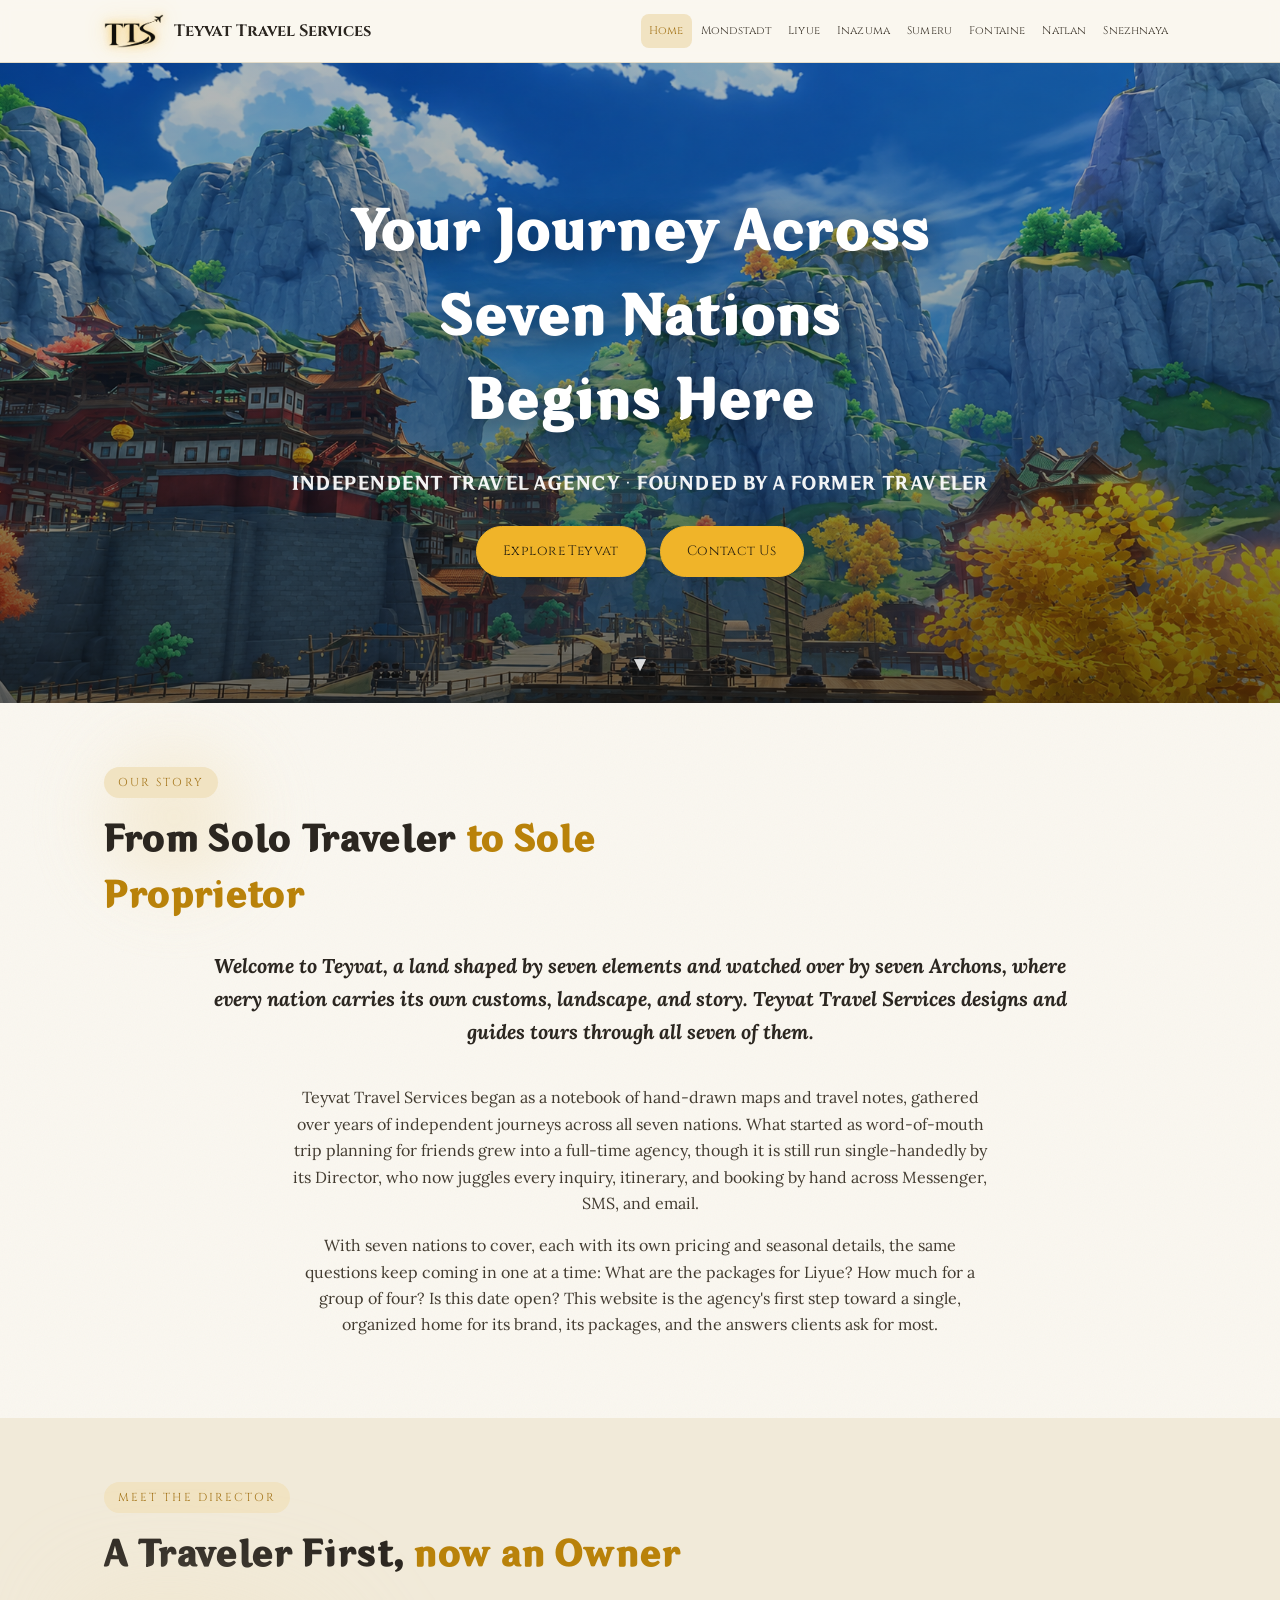
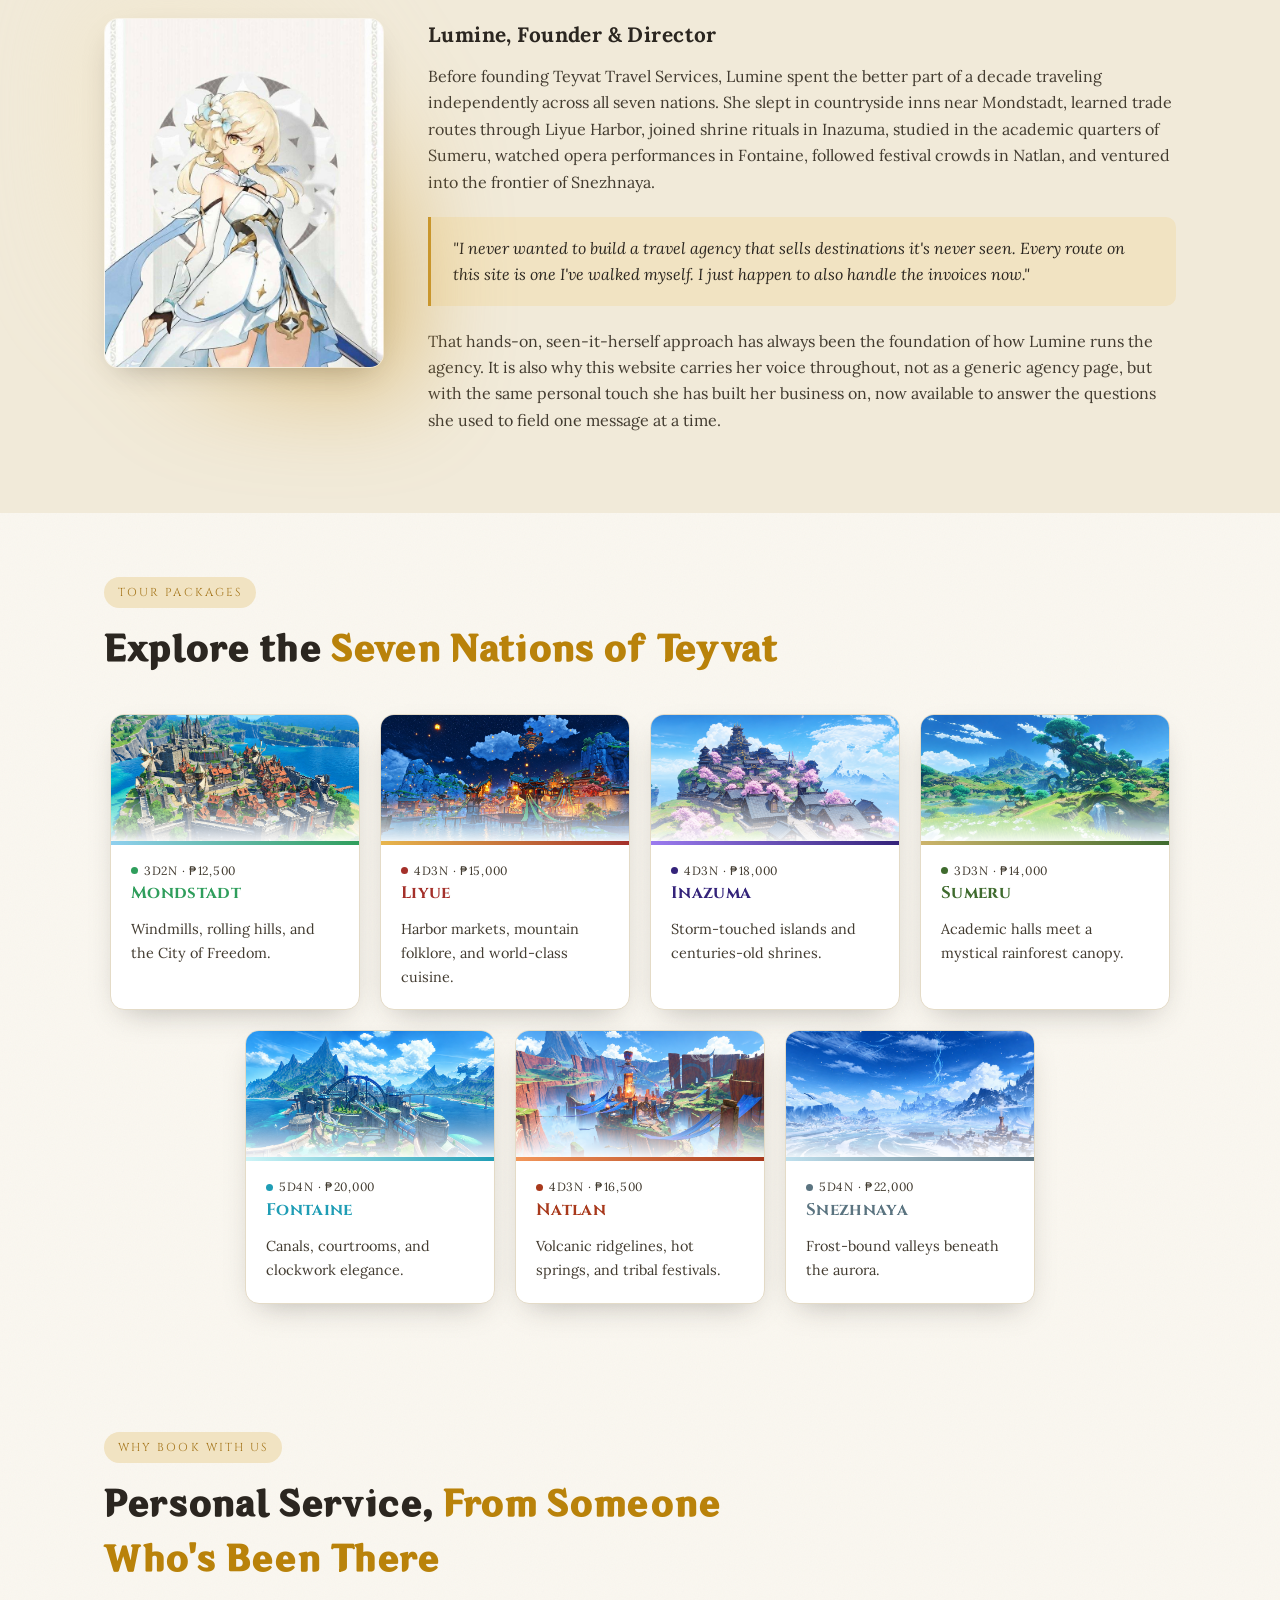
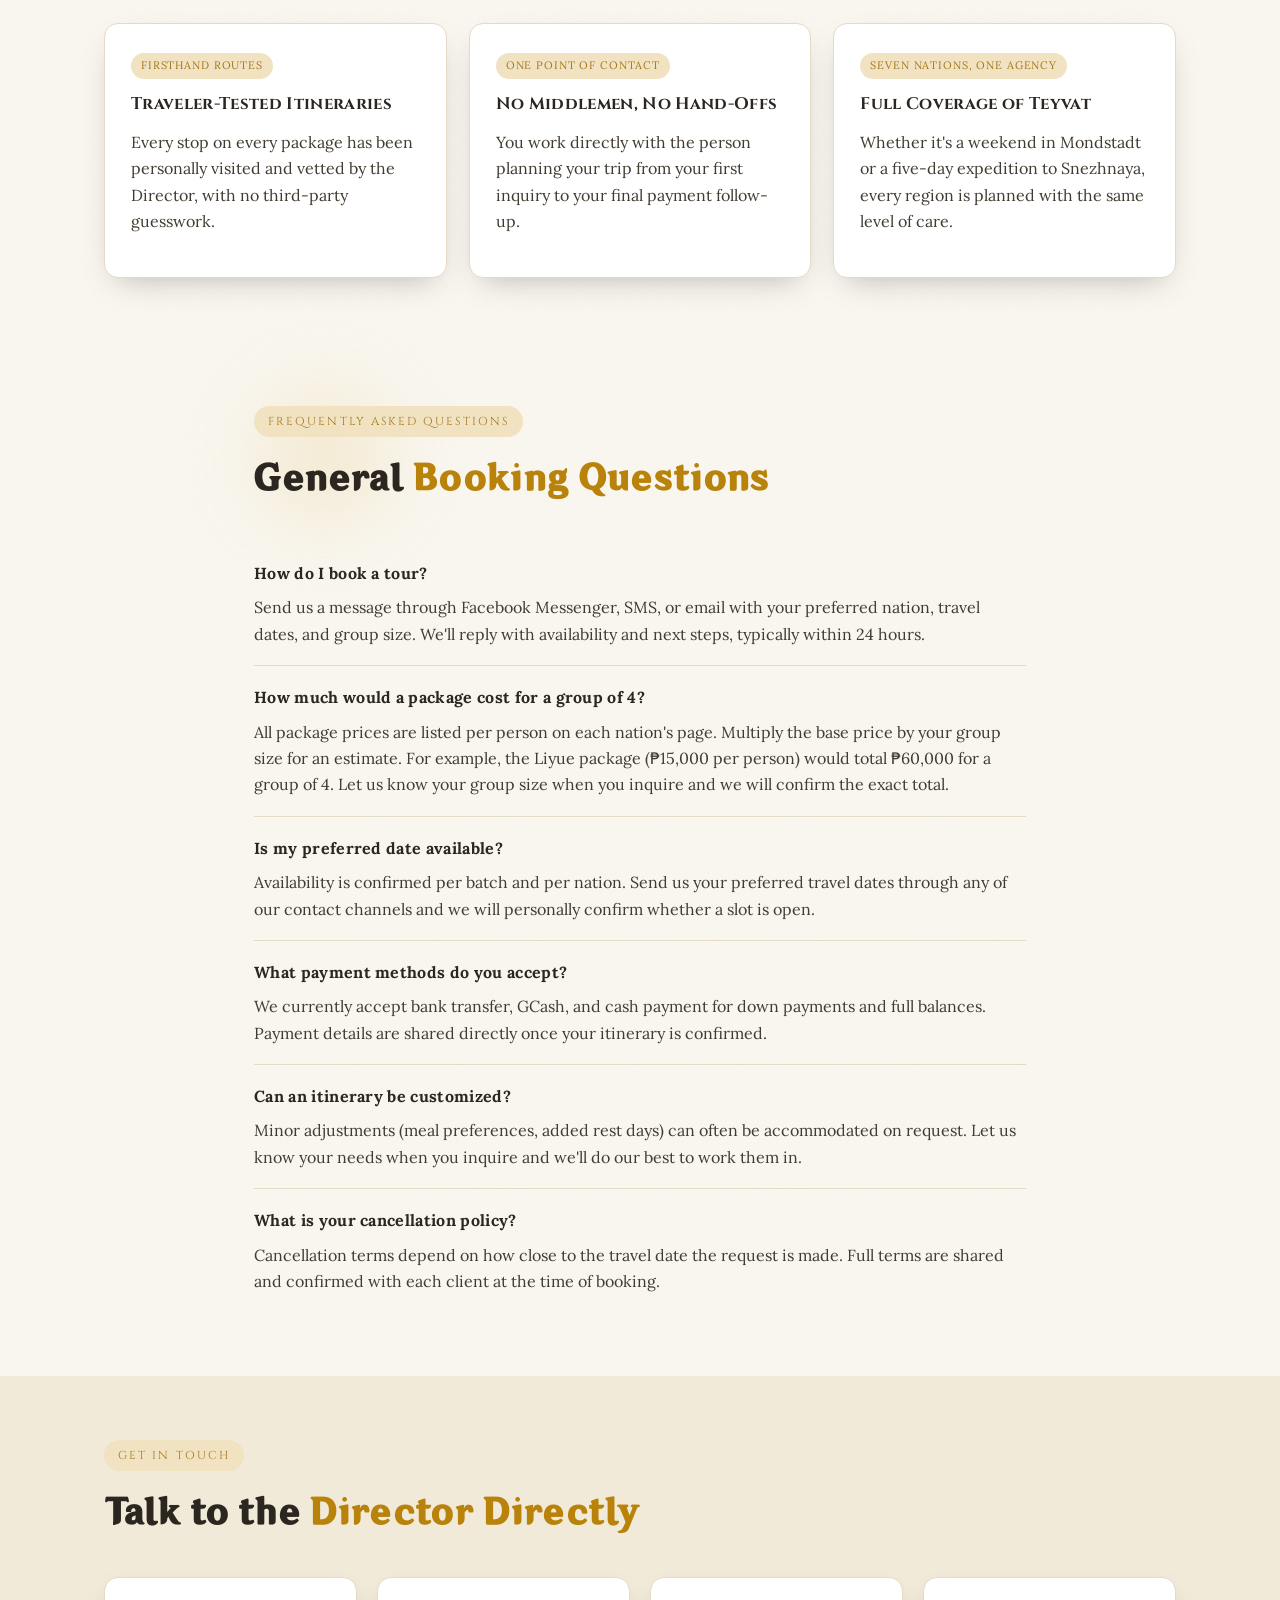
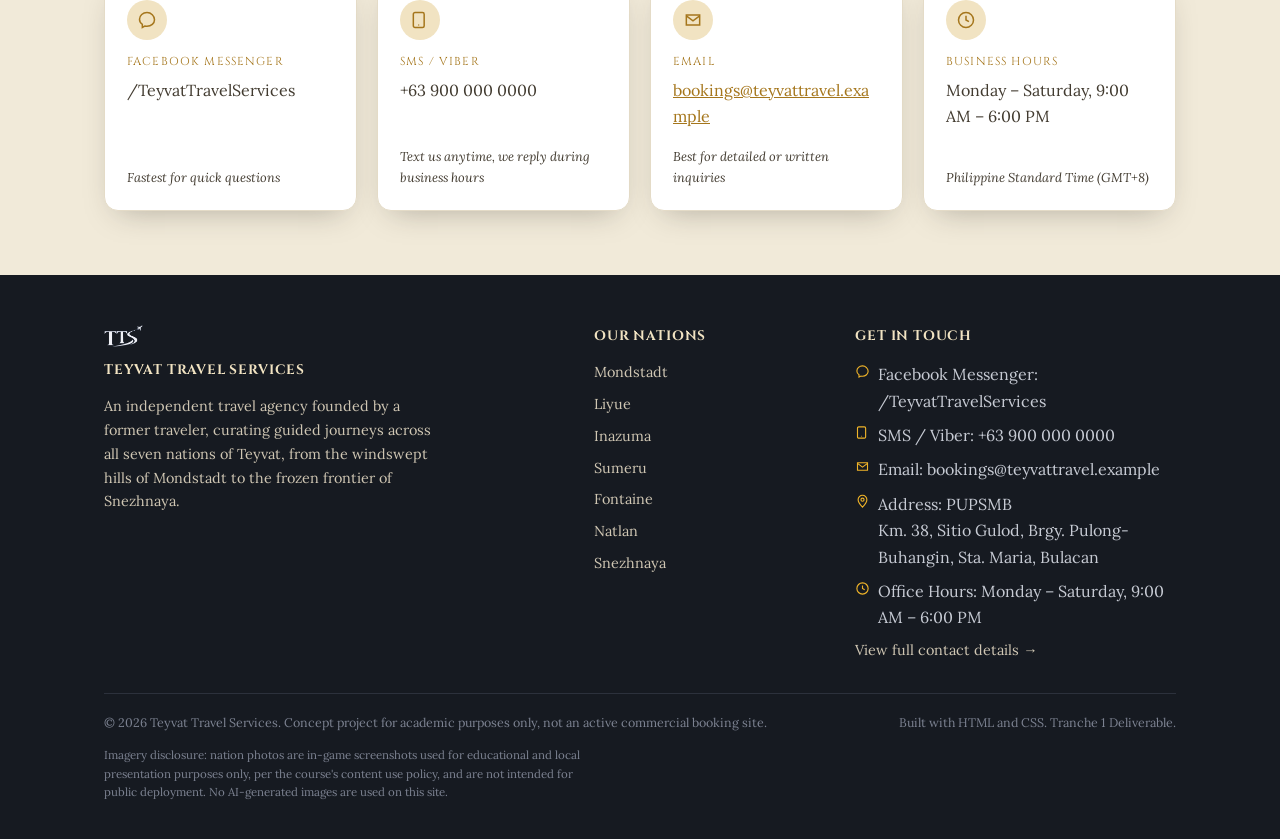
==== index.html @ 61fbc54d "Added Teyvat Travel Services logo to footer" ====
<!DOCTYPE html>
<html lang="en">
<head>
<meta charset="UTF-8">
<meta name="viewport" content="width=device-width, initial-scale=1.0">
<title>Home | Teyvat Travel Services</title>
<meta name="description" content="Teyvat Travel Services is an independent travel agency founded by a former traveler, offering guided tours across all seven nations of Teyvat.">
<meta property="og:type" content="website">
<meta property="og:title" content="Home | Teyvat Travel Services">
<meta property="og:description" content="Teyvat Travel Services is an independent travel agency founded by a former traveler, offering guided tours across all seven nations of Teyvat.">
<meta property="og:image" content="assets/img/home-hero.png">
<link rel="icon" type="image/svg+xml" href="assets/img/favicon.svg">
<link rel="preconnect" href="https://fonts.googleapis.com">
<link
  href="https://fonts.googleapis.com/css2?family=Cinzel:wght@500;600;700&family=Lora:ital,wght@0,400;0,500;0,600;1,400&display=swap"
  rel="stylesheet">
<link rel="stylesheet" href="assets/css/style.css">
</head>
<body class="home-page">

  <!-- Logo + navigation bar, same on every page -->
  <header class="site-header">
    <div class="nav-wrap">
      <a href="index.html" class="logo" title="Return to Home">
        <img class="logo-mark" src="assets/img/logo-emblem.png" alt="Teyvat Travel Services">Teyvat Travel Services</a>
      <nav class="primary-nav">
      <a href="index.html" class="active">Home</a>
      <a href="mondstadt.html">Mondstadt</a>
      <a href="liyue.html">Liyue</a>
      <a href="inazuma.html">Inazuma</a>
      <a href="sumeru.html">Sumeru</a>
      <a href="fontaine.html">Fontaine</a>
      <a href="natlan.html">Natlan</a>
      <a href="snezhnaya.html">Snezhnaya</a>
      </nav>
    </div>
  </header>

  <main>
  <!-- Hero: full-width photo with the main headline and two buttons -->
  <section class="hero hero-full">
    <div class="hero-media animate-pan">
      <img src="assets/img/home-hero.png" alt="Scenic view of Teyvat">
    </div>
    <div class="hero-content-full">
      <h1>Your Journey Across Seven Nations Begins Here</h1>
      <p class="lede">Independent Travel Agency &middot; Founded by a Former Traveler</p>
      <div class="btn-row">
        <a href="#nations" class="btn">Explore Teyvat</a>
        <a href="#contact" class="btn btn-outline">Contact Us</a>
      </div>
    </div>
    <a href="#about" class="scroll-cue" aria-label="Scroll down to learn more">&#9660;</a>
  </section>

  <!-- Our Story: how the agency started and why this site exists -->
  <section class="block" id="about">
    <div class="container">
      <div class="section-head with-glow">
        <span class="eyebrow">Our Story</span>
        <h2>From Solo Traveler <span class="accent-gold">to Sole Proprietor</span></h2>
      </div>
      <p class="lede-center">Welcome to Teyvat, a land shaped by seven elements and watched
      over by seven Archons, where every nation carries its own customs, landscape, and story.
      Teyvat Travel Services designs and guides tours through all seven of them.</p>
      <div class="story-body">
        <p>Teyvat Travel Services began as a notebook of hand-drawn maps and travel notes,
        gathered over years of independent journeys across all seven nations. What started as
        word-of-mouth trip planning for friends grew into a full-time agency, though it is still
        run single-handedly by its Director, who now juggles every inquiry, itinerary, and
        booking by hand across Messenger, SMS, and email.</p>
        <p>With seven nations to cover, each with its own pricing and seasonal details, the same
        questions keep coming in one at a time: What are the packages for Liyue? How much for a
        group of four? Is this date open? This website is the agency's first step toward a
        single, organized home for its brand, its packages, and the answers clients ask for
        most.</p>
      </div>
    </div>
  </section>

  <!-- Meet the Director: Lumine's photo and bio -->
  <section class="block alt" id="director">
    <div class="container">
      <div class="section-head">
        <span class="eyebrow">Meet the Director</span>
        <h2 class="nowrap-heading">A Traveler First, <span class="accent-gold">now an Owner</span></h2>
      </div>
      <div class="profile-wrap">
        <div class="photo-frame-wrap">
          <div class="photo-frame portrait">
            <img src="assets/img/founder-portrait.jpg" alt="Lumine, Founder and Director of Teyvat Travel Services" style="object-position:50% 8%;">
          </div>
        </div>
        <div>
          <h3 style="font-family:'Lora',serif;font-size:1.3rem;">Lumine, Founder &amp; Director</h3>
          <p>Before founding Teyvat Travel Services, Lumine spent the better part of a decade
          traveling independently across all seven nations. She slept in countryside inns
          near Mondstadt, learned trade routes through Liyue Harbor, joined shrine rituals in
          Inazuma, studied in the academic quarters of Sumeru, watched opera performances in
          Fontaine, followed festival crowds in Natlan, and ventured into the frontier of
          Snezhnaya.</p>
          <blockquote>"I never wanted to build a travel agency that sells destinations it's never
          seen. Every route on this site is one I've walked myself. I just happen to also
          handle the invoices now."</blockquote>
          <p>That hands-on, seen-it-herself approach has always been the foundation of how Lumine
          runs the agency. It is also why this website carries her voice throughout, not as a
          generic agency page, but with the same personal touch she has built her business on, now
          available to answer the questions she used to field one message at a time.</p>
        </div>
      </div>
    </div>
  </section>

  <!-- Explore the Seven Nations: one card per nation -->
  <section class="block" id="nations">
    <div class="container">
      <div class="section-head">
        <span class="eyebrow">Tour Packages</span>
        <h2 class="nowrap-heading">Explore the <span class="accent-gold">Seven Nations of Teyvat</span></h2>
      </div>
      <div class="nations-grid">
        <a class="nation-card" href="mondstadt.html" style="--nc-a:#8fd0ef;--nc-b:#2f9e5c;">
          <div class="swatch" style="background-image:url('assets/img/mondstadt-hero.png');"></div>
          <div class="body">
            <span class="region">3D2N &middot; &#8369;12,500</span>
            <h3>Mondstadt</h3>
            <p>Windmills, rolling hills, and the City of Freedom.</p>
          </div>
        </a>
        <a class="nation-card" href="liyue.html" style="--nc-a:#e8b64c;--nc-b:#a4302a;">
          <div class="swatch" style="background-image:url('assets/img/liyue-hero.png');"></div>
          <div class="body">
            <span class="region">4D3N &middot; &#8369;15,000</span>
            <h3>Liyue</h3>
            <p>Harbor markets, mountain folklore, and world-class cuisine.</p>
          </div>
        </a>
        <a class="nation-card" href="inazuma.html" style="--nc-a:#9b7bef;--nc-b:#34237a;">
          <div class="swatch" style="background-image:url('assets/img/inazuma-hero.png');"></div>
          <div class="body">
            <span class="region">4D3N &middot; &#8369;18,000</span>
            <h3>Inazuma</h3>
            <p>Storm-touched islands and centuries-old shrines.</p>
          </div>
        </a>
        <a class="nation-card" href="sumeru.html" style="--nc-a:#cdb46a;--nc-b:#3f6b2e;">
          <div class="swatch" style="background-image:url('assets/img/sumeru-hero.png');"></div>
          <div class="body">
            <span class="region">3D3N &middot; &#8369;14,000</span>
            <h3>Sumeru</h3>
            <p>Academic halls meet a mystical rainforest canopy.</p>
          </div>
        </a>
        <a class="nation-card" href="fontaine.html" style="--nc-a:#cdf4f7;--nc-b:#1f9db5;">
          <div class="swatch" style="background-image:url('assets/img/fontaine-hero.png');"></div>
          <div class="body">
            <span class="region">5D4N &middot; &#8369;20,000</span>
            <h3>Fontaine</h3>
            <p>Canals, courtrooms, and clockwork elegance.</p>
          </div>
        </a>
        <a class="nation-card" href="natlan.html" style="--nc-a:#f2965a;--nc-b:#a8391c;">
          <div class="swatch" style="background-image:url('assets/img/natlan-hero.png');"></div>
          <div class="body">
            <span class="region">4D3N &middot; &#8369;16,500</span>
            <h3>Natlan</h3>
            <p>Volcanic ridgelines, hot springs, and tribal festivals.</p>
          </div>
        </a>
        <a class="nation-card" href="snezhnaya.html" style="--nc-a:#bfe0ee;--nc-b:#5b7480;">
          <div class="swatch" style="background-image:url('assets/img/snezhnaya-hero.png');"></div>
          <div class="body">
            <span class="region">5D4N &middot; &#8369;22,000</span>
            <h3>Snezhnaya</h3>
            <p>Frost-bound valleys beneath the aurora.</p>
          </div>
        </a>
      </div>
    </div>
  </section>

  <!-- Why Book With Us: 3 plain cards, same style as every other card -->
  <section class="block">
    <div class="container">
      <div class="section-head">
        <span class="eyebrow">Why Book With Us</span>
        <h2>Personal Service, <span class="accent-gold">From Someone Who's Been There</span></h2>
      </div>
      <div class="grid grid-3">
        <div class="card">
          <span class="tag">Firsthand Routes</span>
          <h3>Traveler-Tested Itineraries</h3>
          <p>Every stop on every package has been personally visited and vetted by the Director,
          with no third-party guesswork.</p>
        </div>
        <div class="card">
          <span class="tag">One Point of Contact</span>
          <h3>No Middlemen, No Hand-Offs</h3>
          <p>You work directly with the person planning your trip from your first inquiry to your
          final payment follow-up.</p>
        </div>
        <div class="card">
          <span class="tag">Seven Nations, One Agency</span>
          <h3>Full Coverage of Teyvat</h3>
          <p>Whether it's a weekend in Mondstadt or a five-day expedition to Snezhnaya, every
          region is planned with the same level of care.</p>
        </div>
      </div>
    </div>
  </section>

  <!-- FAQ: general booking questions -->
  <section class="block" id="faq">
    <div class="container" style="max-width:820px;">
      <div class="section-head with-glow">
        <span class="eyebrow">Frequently Asked Questions</span>
        <h2>General <span class="accent-gold">Booking Questions</span></h2>
      </div>
      <div class="faq-item">
        <h4>How do I book a tour?</h4>
        <p>Send us a message through Facebook Messenger, SMS, or email with your preferred nation,
        travel dates, and group size. We'll reply with availability and next steps, typically
        within 24 hours.</p>
      </div>
      <div class="faq-item">
        <h4>How much would a package cost for a group of 4?</h4>
        <p>All package prices are listed per person on each nation's page. Multiply the base price
        by your group size for an estimate. For example, the Liyue package (&#8369;15,000 per person)
        would total &#8369;60,000 for a group of 4. Let us know your group size when you inquire and
        we will confirm the exact total.</p>
      </div>
      <div class="faq-item">
        <h4>Is my preferred date available?</h4>
        <p>Availability is confirmed per batch and per nation. Send us your preferred travel dates
        through any of our contact channels and we will personally confirm whether a slot is open.</p>
      </div>
      <div class="faq-item">
        <h4>What payment methods do you accept?</h4>
        <p>We currently accept bank transfer, GCash, and cash payment for down payments and full
        balances. Payment details are shared directly once your itinerary is confirmed.</p>
      </div>
      <div class="faq-item">
        <h4>Can an itinerary be customized?</h4>
        <p>Minor adjustments (meal preferences, added rest days) can often be accommodated on
        request. Let us know your needs when you inquire and we'll do our best to work them in.</p>
      </div>
      <div class="faq-item">
        <h4>What is your cancellation policy?</h4>
        <p>Cancellation terms depend on how close to the travel date the request is made. Full
        terms are shared and confirmed with each client at the time of booking.</p>
      </div>
    </div>
  </section>

  <!-- Contact: how to reach the Director, same plain cards as above -->
  <section class="block alt" id="contact">
    <div class="container">
      <div class="section-head">
        <span class="eyebrow">Get In Touch</span>
        <h2>Talk to the <span class="accent-gold">Director Directly</span></h2>
      </div>
      <div class="contact-grid">
        <div class="contact-item">
          <div class="contact-icon" aria-hidden="true">
            <svg viewBox="0 0 24 24" fill="none" stroke="currentColor" stroke-width="1.8">
              <path d="M12 3C7 3 3 6.6 3 11c0 2.5 1.3 4.7 3.4 6.2V21l3-1.7c.8.2 1.7.3 2.6.3 5 0 9-3.6 9-8s-4-8.6-9-8.6Z"/>
            </svg>
          </div>
          <span class="label">Facebook Messenger</span>
          <p>/TeyvatTravelServices</p>
          <span class="hint">Fastest for quick questions</span>
        </div>
        <div class="contact-item">
          <div class="contact-icon" aria-hidden="true">
            <svg viewBox="0 0 24 24" fill="none" stroke="currentColor" stroke-width="1.8">
              <path d="M6 3h9a2 2 0 0 1 2 2v14a2 2 0 0 1-2 2H6a2 2 0 0 1-2-2V5a2 2 0 0 1 2-2Z"/>
              <path d="M10 18h1"/>
            </svg>
          </div>
          <span class="label">SMS / Viber</span>
          <p>+63 900 000 0000</p>
          <span class="hint">Text us anytime, we reply during business hours</span>
        </div>
        <div class="contact-item">
          <div class="contact-icon" aria-hidden="true">
            <svg viewBox="0 0 24 24" fill="none" stroke="currentColor" stroke-width="1.8">
              <path d="M4 6h16v12H4z"/>
              <path d="m4 7 8 6 8-6"/>
            </svg>
          </div>
          <span class="label">Email</span>
          <p><a href="mailto:bookings@teyvattravel.example">bookings@teyvattravel.example</a></p>
          <span class="hint">Best for detailed or written inquiries</span>
        </div>
        <div class="contact-item">
          <div class="contact-icon" aria-hidden="true">
            <svg viewBox="0 0 24 24" fill="none" stroke="currentColor" stroke-width="1.8">
              <circle cx="12" cy="12" r="9"/>
              <path d="M12 7v5l3.5 2"/>
            </svg>
          </div>
          <span class="label">Business Hours</span>
          <p>Monday &ndash; Saturday, 9:00 AM &ndash; 6:00 PM</p>
          <span class="hint">Philippine Standard Time (GMT+8)</span>
        </div>
      </div>
    </div>
  </section>
  </main>

  <!-- Footer: same on every page -->
  <footer class="site-footer">
    <div class="container">
      <div class="footer-grid">
        <div>
          <img class="footer-logo" src="assets/img/logo-emblem.png" alt="Teyvat Travel Services">
          <h4>Teyvat Travel Services</h4>
          <p style="color:#cfc6b3;font-size:0.9rem;max-width:38ch;">
            An independent travel agency founded by a former traveler, curating
            guided journeys across all seven nations of Teyvat, from the
            windswept hills of Mondstadt to the frozen frontier of Snezhnaya.
          </p>
        </div>
        <div>
          <h4>Our Nations</h4>
          <ul>
            <li><a href="mondstadt.html">Mondstadt</a></li>
            <li><a href="liyue.html">Liyue</a></li>
            <li><a href="inazuma.html">Inazuma</a></li>
            <li><a href="sumeru.html">Sumeru</a></li>
            <li><a href="fontaine.html">Fontaine</a></li>
            <li><a href="natlan.html">Natlan</a></li>
            <li><a href="snezhnaya.html">Snezhnaya</a></li>
          </ul>
        </div>
        <div>
          <h4>Get In Touch</h4>
          <ul>
            <li>
              <span class="footer-icon" aria-hidden="true">
                <svg viewBox="0 0 24 24" fill="none" stroke="currentColor" stroke-width="1.8">
                  <path d="M12 3C7 3 3 6.6 3 11c0 2.5 1.3 4.7 3.4 6.2V21l3-1.7c.8.2 1.7.3 2.6.3 5 0 9-3.6 9-8s-4-8.6-9-8.6Z"/>
                </svg>
              </span>Facebook Messenger: /TeyvatTravelServices</li>
            <li>
              <span class="footer-icon" aria-hidden="true">
                <svg viewBox="0 0 24 24" fill="none" stroke="currentColor" stroke-width="1.8">
                  <path d="M6 3h9a2 2 0 0 1 2 2v14a2 2 0 0 1-2 2H6a2 2 0 0 1-2-2V5a2 2 0 0 1 2-2Z"/>
                  <path d="M10 18h1"/>
                </svg>
              </span>SMS / Viber: +63 900 000 0000</li>
            <li>
              <span class="footer-icon" aria-hidden="true">
                <svg viewBox="0 0 24 24" fill="none" stroke="currentColor" stroke-width="1.8">
                  <path d="M4 6h16v12H4z"/>
                  <path d="m4 7 8 6 8-6"/>
                </svg>
              </span>Email: bookings@teyvattravel.example</li>
            <li>
              <span class="footer-icon" aria-hidden="true">
                <svg viewBox="0 0 24 24" fill="none" stroke="currentColor" stroke-width="1.8">
                  <path d="M12 21s7-7.5 7-12a7 7 0 1 0-14 0c0 4.5 7 12 7 12Z"/>
                  <circle cx="12" cy="9" r="2.5"/>
                </svg>
              </span>Address: PUPSMB<br>Km. 38, Sitio Gulod, Brgy. Pulong-Buhangin, Sta. Maria, Bulacan</li>
            <li>
              <span class="footer-icon" aria-hidden="true">
                <svg viewBox="0 0 24 24" fill="none" stroke="currentColor" stroke-width="1.8">
                  <circle cx="12" cy="12" r="9"/>
                  <path d="M12 7v5l3.5 2"/>
                </svg>
              </span>Office Hours: Monday &ndash; Saturday, 9:00 AM &ndash; 6:00 PM</li>
            <li><a href="index.html#contact">View full contact details &rarr;</a></li>
          </ul>
        </div>
      </div>
      <div class="footer-note">
        <span>&copy; 2026 Teyvat Travel Services. Concept project for academic purposes only, not an active commercial booking site.</span>
        <span>Built with HTML and CSS. Tranche 1 Deliverable.</span>
      </div>
      <p class="disclosure" style="margin-top:14px;">
        Imagery disclosure: nation photos are in-game screenshots used for educational and local
        presentation purposes only, per the course's content use policy, and are not intended for
        public deployment. No AI-generated images are used on this site.
      </p>
    </div>
  </footer>
</body>
</html>
---- assets/css/style.css ----
/* ---------- 1. Colors and basic page setup ---------- */

/* Colors and sizes used everywhere, defined once here as variables. */
:root {
  --ink: #2b2620;           /* main text color */
  --ink-soft: #423b30;      /* softer/secondary text color */
  --paper: #faf7f0;         /* main page background (cream) */
  --paper-alt: #f1ead9;     /* slightly darker cream, for alternating sections */
  --card: #ffffff;          /* white card background */
  --line: #e4dbc7;          /* light border color */
  --brand: #f0b429;         /* main gold brand color (buttons, logo) */
  --brand-dark: #b9820a;    /* darker gold, for hover states and text */
  --accent: #c9962c;        /* gets overridden per-nation below */
  --accent-soft: #f1e3c2;
  --accent-dark: #a5761c;
  --charcoal: #2e333d;      /* dark navy used on "dark" cards and the footer */
  --charcoal-soft: #c9ccd3;
  --shadow: 0 12px 30px -14px rgba(43, 38, 32, 0.35);
  --radius: 14px;           /* standard rounded-corner size */
  --maxw: 1120px;           /* max width of page content */
}

/* Each nation's own colors */

/* Mondstadt - Sky Blue & Emerald Green (medieval-Europe inspiration) */
body[data-theme="mondstadt"] {
  --accent: #2f9e5c;
  --accent-soft: #dcf1ea;
  --accent-dark: #1f7a44;
  --nc-a: #8fd0ef;
  --nc-b: #2f9e5c;
}

/* Liyue - Gold & Red (ancient-China inspiration) */
body[data-theme="liyue"] {
  --accent: #a4302a;
  --accent-soft: #f6e6c2;
  --accent-dark: #7a211d;
  --nc-a: #e8b64c;
  --nc-b: #a4302a;
}

/* Inazuma - Electric Violet & Deep Indigo (feudal-Japan inspiration) */
body[data-theme="inazuma"] {
  --accent: #6a3fd6;
  --accent-soft: #eae3fb;
  --accent-dark: #34237a;
  --nc-a: #9b7bef;
  --nc-b: #34237a;
}

/* Sumeru - Gold & Dark Green (Middle East / ancient India-Egypt) */
body[data-theme="sumeru"] {
  --accent: #3f6b2e;
  --accent-soft: #eef0d3;
  --accent-dark: #2c4a1f;
  --nc-a: #cdb46a;
  --nc-b: #3f6b2e;
}

/* Fontaine - Aqua Blue & Clean White (Victorian-France inspiration) */
body[data-theme="fontaine"] {
  --accent: #1f9db5;
  --accent-soft: #e3f6f7;
  --accent-dark: #146670;
  --nc-a: #cdf4f7;
  --nc-b: #1f9db5;
}

/* Natlan - Sunset Orange & Volcanic Charcoal (tribal inspiration) */
body[data-theme="natlan"] {
  --accent: #d9622b;
  --accent-soft: #fbe3d2;
  --accent-dark: #7a3418;
  --nc-a: #f2965a;
  --nc-b: #a8391c;
}

/* Snezhnaya - Ice White & Slate Gray (Russia / Siberia inspiration) */
body[data-theme="snezhnaya"] {
  --accent: #5b7480;
  --accent-soft: #eaf1f3;
  --accent-dark: #35474e;
  --nc-a: #bfe0ee;
  --nc-b: #5b7480;
}

/* Make padding/border not add extra width, so sizes stay predictable. */
* {
  box-sizing: border-box;
}

/* Smooth scrolling when a link jumps to another part of the same page. */
html {
  scroll-behavior: smooth;
}

body {
  margin: 0;
  font-family: "Lora", Georgia, "Times New Roman", serif;
  color: var(--ink);
  line-height: 1.65;
  /* Faint grain texture layered over the cream background. */
  background:
    url("data:image/svg+xml,%3Csvg xmlns='http://www.w3.org/2000/svg' width='140' height='140'%3E%3Cfilter id='n'%3E%3CfeTurbulence type='fractalNoise' baseFrequency='0.85' numOctaves='2' stitchTiles='stitch'/%3E%3C/filter%3E%3Crect width='100%25' height='100%25' filter='url(%23n)' opacity='0.035'/%3E%3C/svg%3E"),
    var(--paper);
}

/* Genshin Impact display font for h1 and h2 */
@font-face {
  font-family: "Genshin Impact";
  src: url("../fonts/zh-cn.ttf") format("truetype");
  font-weight: normal;
  font-style: normal;
  font-display: swap;
}

h1, h2, h3, h4, .brand-word {
  font-family: "Cinzel", "Times New Roman", serif;
  letter-spacing: 0.02em;
  color: var(--ink);
  margin: 0 0 0.5em;
}

h1, h2 {
  font-family: "Genshin Impact", "Cinzel", "Times New Roman", serif;
}

p {
  margin: 0 0 1em;
  color: var(--ink-soft);
}

a {
  color: var(--accent-dark);
}

img {
  max-width: 100%;
  display: block;
}

/* Centers page content and stops it from getting too wide on big screens. */
.container {
  max-width: var(--maxw);
  margin: 0 auto;
  padding: 0 24px;
}

/* Small rounded label used above headings, e.g. "OUR STORY". */
.eyebrow {
  display: inline-block;
  font-family: "Cinzel", serif;
  font-size: 0.72rem;
  letter-spacing: 0.18em;
  text-transform: uppercase;
  color: var(--accent-dark);
  background: var(--accent-soft);
  padding: 6px 14px;
  border-radius: 999px;
  margin-bottom: 14px;
}

/* ---------- 2. Header / navigation bar ---------- */

.site-header {
  position: sticky;
  top: 0;
  z-index: 50;
  background: rgba(250, 247, 240, 0.94);
  backdrop-filter: blur(6px);
  border-bottom: 1px solid var(--line);
}

.nav-wrap {
  display: flex;
  align-items: center;
  justify-content: space-between;
  padding: 14px 24px;
  max-width: var(--maxw);
  margin: 0 auto;
  gap: 20px;
}

.logo {
  display: flex;
  align-items: center;
  gap: 10px;
  font-family: "Cinzel", serif;
  font-weight: 700;
  font-size: 1.02rem;
  text-decoration: none;
  color: var(--ink);
  white-space: nowrap;
}

/* The round gold logo badge next to the site name. */
.logo-mark {
  height: 34px;
  width: auto;
  flex-shrink: 0;
  filter: drop-shadow(0 0 5px rgba(240, 180, 41, 0.75)) drop-shadow(0 0 11px rgba(240, 180, 41, 0.4));
  transition: filter 0.2s;
}

.logo:hover .logo-mark {
  filter: drop-shadow(0 0 8px rgba(240, 180, 41, 0.9)) drop-shadow(0 0 16px rgba(240, 180, 41, 0.55));
}

nav.primary-nav {
  display: flex;
  flex-wrap: wrap;
  gap: 2px 1px;
  justify-content: flex-end;
}

nav.primary-nav a {
  text-decoration: none;
  font-family: "Cinzel", serif;
  font-size: 0.7rem;
  letter-spacing: 0.015em;
  color: var(--ink-soft);
  padding: 8px 8px;
  border-radius: 8px;
  transition: background 0.15s, color 0.15s;
}

nav.primary-nav a:hover {
  background: var(--paper-alt);
  color: var(--ink);
}

/* Highlights whichever page link matches the page you're on. */
nav.primary-nav a.active {
  color: var(--accent-dark);
  background: var(--accent-soft);
}

/* ---------- 3. Hero sections ---------- */

/* Base hero look shared by every page (soft gradient background). */
.hero {
  position: relative;
  padding: 90px 24px 70px;
  background:
    radial-gradient(1200px 500px at 10% -10%, var(--accent-soft), transparent 60%),
    radial-gradient(900px 500px at 100% 0%, var(--paper-alt), transparent 55%),
    var(--paper);
  border-bottom: 1px solid var(--line);
  overflow: hidden;
}

/* Nation-page hero: full-bleed photo, with a frosted glass panel over
   the title so the photo stays sharp everywhere else. */
.hero-split {
  position: relative;
  display: grid;
  grid-template-columns: minmax(320px, 1fr) 1.15fr;
  align-items: stretch;
  min-height: 540px;
  padding: 0;
  background: var(--paper);
  border-bottom: 1px solid var(--line);
  overflow: hidden;
}

/* The photo fills the whole hero, both columns, behind everything. */
.hero-split .hero-media {
  position: absolute;
  inset: 0;
  z-index: 0;
}

.hero-split .hero-media .media-sharp {
  width: 100%;
  height: 100%;
  object-fit: cover;
  display: block;
}

.hero-split .hero-media.animate-pan .media-sharp {
  animation: heroPan 22s ease-in-out infinite alternate;
}

/* Slow zoom and pan, so a still photo feels like it's gently moving. */
@keyframes heroPan {
  0%   { transform: scale(1.08) translate(0, 0); }
  100% { transform: scale(1.18) translate(-2%, -1%); }
}

/* Frosted glass card holding the title, sitting over the left side of
   the photo. The rest of the photo stays uncovered and sharp. */
.hero-split .hero-content {
  position: relative;
  z-index: 2;
  display: flex;
  flex-direction: column;
  justify-content: center;
  padding: 64px 48px;
}

/* The frosted glass sits on its own layer, wider than the text column,
   and fades out gradually instead of stopping at a hard edge. */
.hero-split .hero-content::before {
  content: "";
  position: absolute;
  inset: 0;
  right: -220px;
  z-index: -1;
  background: rgba(250, 247, 240, 0.62);
  backdrop-filter: blur(20px) saturate(1.3);
  -webkit-backdrop-filter: blur(20px) saturate(1.3);
  mask-image: linear-gradient(to right, #000 0%, #000 55%, transparent 100%);
  -webkit-mask-image: linear-gradient(to right, #000 0%, #000 55%, transparent 100%);
}

@media (max-width: 860px) {
  .hero-split .hero-content::before {
    display: none;
  }
  /* On narrow screens, stack the sharp photo above a plain text block
     instead of overlapping them with a glass panel. */
  .hero-split {
    grid-template-columns: 1fr;
  }
  .hero-split .hero-media {
    position: relative;
    inset: auto;
    min-height: 260px;
    order: -1;
  }
  .hero-split .hero-content {
    padding: 40px 24px;
    background: var(--paper);
    backdrop-filter: none;
    -webkit-backdrop-filter: none;
    border-right: none;
  }
}

/* Homepage hero: full-width photo, header stays the same as other pages. */
.hero-full {
  position: relative;
  min-height: 640px;
  display: flex;
  align-items: center;
  justify-content: center;
  overflow: hidden;
  padding: 0;
  border-bottom: none;
}

.hero-full .hero-media {
  position: absolute;
  inset: 0;
}

.hero-full .hero-media img {
  width: 100%;
  height: 100%;
  object-fit: cover;
  display: block;
}

.hero-full .hero-media.animate-pan img {
  animation: heroPan 24s ease-in-out infinite alternate;
}

/* Dark gradient over the photo so the white headline stays readable. */
.hero-full .hero-media::after {
  content: "";
  position: absolute;
  inset: 0;
  background: linear-gradient(180deg, rgba(15, 13, 8, 0.28) 0%, rgba(15, 13, 8, 0.4) 55%, rgba(15, 13, 8, 0.62) 100%);
}

.hero-full .hero-content-full {
  position: relative;
  z-index: 2;
  text-align: center;
  max-width: 780px;
  min-width: 0;
  margin: 0 auto;
  padding: 120px 24px;
  color: #fff;
}

.hero-full h1 {
  color: #fff;
  font-size: clamp(2.3rem, 5vw, 3.4rem);
  text-shadow: 0 6px 28px rgba(0, 0, 0, 0.45);
  margin-left: auto;
  margin-right: auto;
}

.hero-full .lede {
  color: rgba(255, 255, 255, 0.94);
  max-width: 90vw;
  margin-left: auto;
  margin-right: auto;
  font-family: "Genshin Impact", "Cinzel", serif;
  font-size: clamp(0.6rem, 2.1vw, 0.92rem);
  letter-spacing: 0.03em;
  text-transform: uppercase;
  white-space: nowrap;
}

@media (max-width: 600px) {
  .hero-full .lede {
    white-space: normal;
  }
}

.hero-full .btn-row {
  justify-content: center;
}

.hero-full .btn,
.hero-full .btn-outline {
  background: var(--brand);
  color: #2a2210;
  border-color: var(--brand);
}

.hero-full .btn:hover,
.hero-full .btn-outline:hover {
  background: var(--brand-dark);
  border-color: var(--brand-dark);
}

/* Bouncing arrow hinting there's more content below the hero. */
.scroll-cue {
  position: absolute;
  bottom: 22px;
  left: 50%;
  transform: translateX(-50%);
  z-index: 2;
  color: #fff;
  font-size: 1.3rem;
  text-decoration: none;
  opacity: 0.85;
  animation: scrollCueBounce 2.2s ease-in-out infinite;
}

.scroll-cue:hover {
  opacity: 1;
}

@keyframes scrollCueBounce {
  0%, 100% { transform: translateX(-50%) translateY(0); }
  50%      { transform: translateX(-50%) translateY(8px); }
}

.hero-inner {
  max-width: var(--maxw);
  margin: 0 auto;
}

.hero h1 {
  font-size: clamp(2.1rem, 4vw, 3.2rem);
  max-width: 16ch;
}

/* Two-tone nation title, using that nation's own light/dark accent pair. */
.nation-title-a {
  color: var(--accent-dark);
}

.nation-title-b {
  color: var(--accent);
}

.hero .lede {
  font-size: 1.1rem;
  max-width: 56ch;
}

.hero-meta {
  display: flex;
  flex-wrap: wrap;
  gap: 12px;
  margin-top: 22px;
}

/* Keeps the 3 nation-hero chips on a single row instead of wrapping. */
@media (min-width: 861px) {
  .hero-split .hero-meta {
    flex-wrap: nowrap;
    gap: 6px;
  }
  .hero-split .hero-meta .pill {
    padding: 7px 10px;
    font-size: 0.68rem;
    white-space: nowrap;
  }
}

/* ---------- 4. Buttons and small UI bits ---------- */

/* Small rounded chip, used for duration/price/package-code in the hero. */
.pill {
  background: var(--card);
  border: 1px solid var(--line);
  border-radius: 999px;
  padding: 8px 16px;
  font-size: 0.85rem;
  color: var(--ink-soft);
  box-shadow: var(--shadow);
}

.pill strong {
  color: var(--ink);
}

.btn {
  display: inline-block;
  font-family: "Cinzel", serif;
  font-size: 0.85rem;
  letter-spacing: 0.03em;
  text-decoration: none;
  padding: 13px 26px;
  border-radius: 999px;
  background: var(--accent);
  color: #fff;
  box-shadow: var(--shadow);
  border: 1px solid transparent;
  transition: transform 0.15s, box-shadow 0.15s;
}

.btn:hover {
  transform: translateY(-2px);
}

.btn-outline {
  background: transparent;
  color: var(--accent-dark);
  border: 1px solid var(--accent);
}

.btn-row {
  display: flex;
  gap: 14px;
  flex-wrap: wrap;
  margin-top: 28px;
}

/* Visible outline for keyboard users tabbing through the page. */
a:focus-visible,
button:focus-visible {
  outline: 3px solid var(--accent-dark);
  outline-offset: 2px;
  border-radius: 4px;
}

.btn:focus-visible,
.btn-outline:focus-visible {
  outline: 3px solid var(--ink);
  outline-offset: 3px;
}

nav.primary-nav a:focus-visible {
  outline-offset: -2px;
}

.hero-full .btn:focus-visible,
.hero-full .btn-outline:focus-visible {
  outline-color: #fff;
}

.nation-card:focus-visible {
  outline: 3px solid var(--accent-dark);
  outline-offset: 3px;
}

/* Gold color for the second half of a two-tone heading. */
.accent-gold {
  color: var(--brand-dark);
}

/* ---------- 5. Page sections and grids ---------- */

section.block {
  padding: 64px 24px;
  position: relative;
  /* Keeps the sticky header from covering a section when a link jumps to it. */
  scroll-margin-top: 84px;
}

section.block.alt {
  background: var(--paper-alt);
}

.section-head {
  max-width: 62ch;
  margin-bottom: 36px;
  position: relative;
}

.section-head h2 {
  font-size: clamp(1.6rem, 3vw, 2.1rem);
}

/* Centers one intro paragraph instead of following the left edge. */
.lede-center {
  max-width: 68ch;
  margin: -10px auto 36px;
  text-align: center;
  font-size: 1.25rem;
  font-weight: 700;
  font-style: italic;
  color: var(--ink);
}

/* Centered single column of body text */
.story-body {
  max-width: 70ch;
  margin: 0 auto;
  text-align: center;
}

/* Keeps a heading on a single line at every screen size. */
.nowrap-heading {
  font-size: clamp(1.05rem, 4vw, 2.1rem);
  white-space: nowrap;
}

#nations .section-head,
#director .section-head,
#stops .section-head {
  max-width: none;
}

/* Soft blurred color blob behind a heading, only where .with-glow is added. */
.section-head.with-glow::before {
  content: "";
  position: absolute;
  top: -60px;
  left: -40px;
  width: 220px;
  height: 220px;
  background: radial-gradient(circle, var(--accent-soft), transparent 65%);
  filter: blur(30px);
  opacity: 0.8;
  z-index: -1;
}

.grid {
  display: grid;
  gap: 22px;
}

.grid-3 {
  grid-template-columns: repeat(auto-fit, minmax(240px, 1fr));
}

.grid-2 {
  grid-template-columns: repeat(auto-fit, minmax(280px, 1fr));
}

/* Flex-wrap grid so the leftover row centers itself. */
.nations-grid {
  display: flex;
  flex-wrap: wrap;
  justify-content: center;
  gap: 20px;
}

.nations-grid .nation-card {
  flex: 1 1 225px;
  max-width: 250px;
}

@media (max-width: 620px) {
  .nations-grid .nation-card {
    flex: 1 1 100%;
    max-width: 320px;
  }
}

/* ---------- 6. Cards ---------- */

/* Plain light card (white background). */
.card {
  background: var(--card);
  border: 1px solid var(--line);
  border-radius: var(--radius);
  padding: 26px;
  box-shadow: var(--shadow);
  transition: transform 0.18s, box-shadow 0.18s;
}

.card:hover {
  transform: translateY(-3px);
  box-shadow: 0 18px 34px -16px rgba(43, 38, 32, 0.4);
}

.card h3 {
  font-size: 1.05rem;
  margin-bottom: 10px;
}

.card .tag {
  display: inline-block;
  font-size: 0.68rem;
  letter-spacing: 0.08em;
  text-transform: uppercase;
  color: var(--accent-dark);
  background: var(--accent-soft);
  padding: 4px 10px;
  border-radius: 999px;
  margin-bottom: 12px;
}

/* Small numbered circle used above each "Featured Stop" card. */
.stop-number {
  width: 30px;
  height: 30px;
  border-radius: 50%;
  background: var(--accent);
  color: #fff;
  display: flex;
  align-items: center;
  justify-content: center;
  font-family: "Cinzel", serif;
  font-size: 0.85rem;
  margin-bottom: 14px;
}

/* Featured Stops */
.stop-banner-stack {
  display: flex;
  flex-direction: column;
  gap: 28px;
}

.stop-banner {
  position: relative;
  border-radius: var(--radius);
  overflow: hidden;
  aspect-ratio: 16 / 7;
  box-shadow: var(--shadow);
  isolation: isolate;
}

.stop-banner-img {
  position: absolute;
  inset: 0;
  width: 100%;
  height: 100%;
  object-fit: cover;
  transition: transform 0.6s ease;
}

.stop-banner:hover .stop-banner-img {
  transform: scale(1.045);
}

.stop-banner-overlay {
  position: absolute;
  inset: 0;
  display: flex;
  align-items: center;
  padding: 6%;
}

.stop-left .stop-banner-overlay {
  justify-content: flex-start;
  background: linear-gradient(100deg, rgba(20, 16, 8, 0.7) 0%, rgba(20, 16, 8, 0.28) 48%, rgba(20, 16, 8, 0) 78%);
}

.stop-right .stop-banner-overlay {
  justify-content: flex-end;
  background: linear-gradient(260deg, rgba(20, 16, 8, 0.7) 0%, rgba(20, 16, 8, 0.28) 48%, rgba(20, 16, 8, 0) 78%);
}

.stop-banner-text {
  max-width: 420px;
  background: rgba(255, 255, 255, 0.14);
  backdrop-filter: blur(12px) saturate(1.2);
  -webkit-backdrop-filter: blur(12px) saturate(1.2);
  border: 1px solid rgba(255, 255, 255, 0.28);
  border-radius: var(--radius);
  padding: 22px 26px;
}

.stop-banner-text h3 {
  margin: 0 0 8px;
  font-size: 1.35rem;
  color: #fff;
}

.stop-banner-text p {
  margin: 0;
  font-size: 0.92rem;
  line-height: 1.55;
  color: rgba(255, 255, 255, 0.94);
}

@media (max-width: 720px) {
  .stop-banner {
    aspect-ratio: 4 / 5;
  }
  .stop-left .stop-banner-overlay,
  .stop-right .stop-banner-overlay {
    justify-content: flex-end;
    align-items: flex-end;
    background: linear-gradient(0deg, rgba(20, 16, 8, 0.75) 0%, rgba(20, 16, 8, 0.3) 45%, rgba(20, 16, 8, 0) 75%);
  }
  .stop-banner-text {
    max-width: 100%;
  }
}

/* A sharp photo sitting on top of a soft, blurred color glow. */
.photo-frame-wrap {
  position: relative;
  isolation: isolate; /* keeps the glow from bleeding into nearby content */
}

.photo-frame-wrap::before {
  content: "";
  position: absolute;
  inset: -32px;
  background:
    radial-gradient(circle at 25% 30%, var(--accent-soft), transparent 60%),
    radial-gradient(circle at 80% 75%, var(--accent), transparent 55%);
  filter: blur(48px);
  opacity: 0.6;
  z-index: -1;
}

.photo-frame {
  border-radius: var(--radius);
  overflow: hidden;
  box-shadow: var(--shadow);
  aspect-ratio: 16 / 10;
  border: 1px solid rgba(255, 255, 255, 0.5);
  transition: box-shadow 0.2s, transform 0.2s;
}

.photo-frame img {
  width: 100%;
  height: 100%;
  object-fit: cover;
  display: block;
  transition: transform 0.4s ease;
}

/* Gentle zoom-in on the photo when hovering the card around it. */
.photo-frame-wrap:hover .photo-frame img {
  transform: scale(1.05);
}

/* Taller, portrait-shaped version, used for the director's photo. */
.photo-frame.portrait {
  aspect-ratio: 4 / 5;
}

/* "Traveler's Journal" text block, styled like a parchment page. */
.lore-block {
  position: relative;
  background:
    repeating-linear-gradient(0deg, transparent, transparent 30px, rgba(43, 38, 32, 0.045) 31px),
    var(--paper-alt);
  border: 1px solid var(--line);
  border-left: 4px solid var(--accent);
  border-radius: 4px 12px 12px 4px;
  padding: 34px 38px;
  box-shadow: var(--shadow);
}

.lore-block .lore-label {
  display: block;
  font-family: "Cinzel", serif;
  font-style: italic;
  font-size: 0.68rem;
  letter-spacing: 0.14em;
  text-transform: uppercase;
  color: var(--accent-dark);
  margin-bottom: 10px;
}

.lore-block p {
  font-style: italic;
  color: var(--ink);
  margin: 0;
  font-size: 1.02rem;
}

/* ---------- 7. Package price panel, itinerary, FAQ ---------- */

.price-panel {
  display: flex;
  flex-direction: column;
  align-items: flex-start;
  gap: 28px;
  background: var(--card);
  border: 1px solid var(--line);
  border-radius: var(--radius);
  padding: 30px 32px;
  box-shadow: var(--shadow);
}

.price-panel .amount {
  font-family: "Cinzel", serif;
  font-size: 2rem;
  color: var(--accent-dark);
}

.price-panel .amount span {
  font-size: 0.95rem;
  color: var(--ink-soft);
  font-family: "Lora", serif;
}

.spec-list {
  list-style: none;
  padding: 0;
  margin: 0;
  display: grid;
  gap: 8px;
}

.spec-list li {
  font-size: 0.92rem;
  color: var(--ink-soft);
}

.spec-list strong {
  color: var(--ink);
}

/* Day-by-day itinerary, styled like a timeline with a "Day N" tag each line. */
.itinerary {
  list-style: none;
  padding: 0;
  margin: 0;
  counter-reset: day;
}

.itinerary li {
  counter-increment: day;
  position: relative;
  padding: 4px 0 22px 44px;
  border-left: 2px solid var(--line);
  margin-left: 14px;
}

.itinerary li:last-child {
  border-color: transparent;
  padding-bottom: 0;
}

.itinerary li::before {
  content: "Day " counter(day);
  position: absolute;
  left: -14px;
  top: 0;
  transform: translateX(-100%);
  font-family: "Cinzel", serif;
  font-size: 0.7rem;
  color: var(--accent-dark);
  background: var(--accent-soft);
  padding: 4px 8px;
  border-radius: 6px;
  white-space: nowrap;
}

.itinerary li::after {
  content: "";
  position: absolute;
  left: -6px;
  top: 4px;
  width: 10px;
  height: 10px;
  border-radius: 50%;
  background: var(--accent);
}

.itinerary strong {
  color: var(--ink);
  display: block;
  margin-bottom: 3px;
}

/* Small "Day" / "Night" label above each half of a day's entry. */
.itinerary .time-label {
  display: block;
  font-family: "Cinzel", serif;
  font-size: 0.65rem;
  letter-spacing: 0.1em;
  text-transform: uppercase;
  color: var(--accent-dark);
  margin-bottom: 3px;
}

/* The night half of a day, set off from the day half above it. */
.itinerary .night-activity {
  margin-top: 14px;
  padding-top: 12px;
  border-top: 1px dashed var(--line);
}
.itinerary .night-activity .time-label {
  color: var(--ink-soft);
}

.faq-item {
  border-bottom: 1px solid var(--line);
  padding: 18px 0;
}

.faq-item:last-child {
  border-bottom: none;
}

.faq-item h4 {
  font-size: 1rem;
  margin-bottom: 8px;
  color: var(--ink);
  font-family: "Lora", serif;
  font-weight: 700;
}

.faq-item p {
  margin: 0;
}

/* ---------- 8. Nation cards (homepage "Explore the Seven Nations") ---------- */

.nation-card {
  position: relative;
  border-radius: var(--radius);
  overflow: hidden;
  border: 1px solid var(--line);
  background: var(--card);
  box-shadow: var(--shadow);
  text-decoration: none;
  display: block;
  transition: transform 0.18s, box-shadow 0.18s;
}

.nation-card:hover {
  transform: translateY(-4px);
  box-shadow:
    0 20px 38px -16px rgba(43, 38, 32, 0.3),
    0 0 0 1px color-mix(in srgb, var(--nc-b) 45%, transparent);
}

.nation-card .swatch {
  height: 130px;
  position: relative;
  background-size: cover;
  background-position: center;
  transition: transform 0.4s ease;
}

/* Gentle zoom-in on the photo when hovering the card. */
.nation-card:hover .swatch {
  transform: scale(1.07);
}

/* Fades the bottom of the photo into the white card body beneath it. */
.nation-card .swatch::after {
  content: "";
  position: absolute;
  inset: 0;
  background: linear-gradient(180deg, transparent 60%, var(--card) 100%);
}

/* Thin colored stripe between the photo and text, using that nation's colors. */
.nation-card .swatch::before {
  content: "";
  position: absolute;
  left: 0;
  right: 0;
  bottom: 0;
  height: 4px;
  background: linear-gradient(90deg, var(--nc-a), var(--nc-b));
  z-index: 2;
}

.nation-card .body {
  padding: 16px 20px 20px;
}

/* Nation name colored with that nation's own accent. */
.nation-card h3 {
  font-size: 1.05rem;
  margin-bottom: 4px;
  color: var(--nc-b);
}

.nation-card .region {
  display: flex;
  align-items: center;
  gap: 6px;
  font-size: 0.75rem;
  letter-spacing: 0.06em;
  text-transform: uppercase;
  color: var(--ink-soft);
}

/* Small colored dot next to the duration/price line. */
.nation-card .region::before {
  content: "";
  width: 7px;
  height: 7px;
  border-radius: 50%;
  background: var(--nc-b);
  flex-shrink: 0;
}

.nation-card p {
  font-size: 0.9rem;
  margin: 10px 0 0;
  color: var(--ink-soft);
}

/* ---------- 9. Director profile, contact cards, footer ---------- */

.profile-wrap {
  display: grid;
  grid-template-columns: 280px 1fr;
  gap: 44px;
  align-items: start;
}

@media (max-width: 720px) {
  .profile-wrap {
    grid-template-columns: 1fr;
    max-width: 320px;
    margin: 0 auto;
  }
}

.profile-wrap .photo-frame-wrap {
  margin: 0 auto;
  width: 100%;
}

blockquote {
  margin: 22px 0;
  padding: 18px 22px;
  border-left: 3px solid var(--accent);
  background: var(--accent-soft);
  border-radius: 0 10px 10px 0;
  font-style: italic;
  color: var(--ink);
}

.contact-grid {
  display: grid;
  grid-template-columns: repeat(auto-fit, minmax(220px, 1fr));
  gap: 20px;
}

/* Contact card: same plain white card style used everywhere else. */
.contact-item {
  background: var(--card);
  border: 1px solid var(--line);
  border-radius: var(--radius);
  padding: 22px;
  box-shadow: var(--shadow);
  transition: transform 0.18s, box-shadow 0.18s;
  min-width: 0;
  display: flex;
  flex-direction: column;
}

.contact-item:hover {
  transform: translateY(-3px);
  box-shadow: 0 18px 34px -16px rgba(43, 38, 32, 0.4);
}

/* Round icon badge above each contact method. */
.contact-icon {
  width: 40px;
  height: 40px;
  border-radius: 50%;
  background: var(--accent-soft);
  color: var(--accent-dark);
  display: flex;
  align-items: center;
  justify-content: center;
  margin-bottom: 12px;
}

.contact-icon svg {
  width: 20px;
  height: 20px;
}

.contact-item .label {
  display: block;
  margin-bottom: 6px;
  font-family: "Cinzel", serif;
  font-size: 0.72rem;
  letter-spacing: 0.1em;
  text-transform: uppercase;
  color: var(--accent-dark);
}

.contact-item p {
  margin: 0 0 8px;
  overflow-wrap: break-word;
}

/* Helper line, pinned to the bottom so short and long cards line up. */
.contact-item .hint {
  display: block;
  margin-top: auto;
  padding-top: 8px;
  font-size: 0.8rem;
  color: var(--ink-soft);
  font-style: italic;
}

.back-link {
  display: inline-flex;
  align-items: center;
  gap: 6px;
  font-family: "Cinzel", serif;
  font-size: 0.78rem;
  text-decoration: none;
  color: var(--ink-soft);
  margin-bottom: 18px;
}

.back-link:hover {
  color: var(--accent-dark);
}

footer.site-footer {
  background: #161a21;
  color: #c7cbd4;
  padding: 50px 24px 26px;
}

footer.site-footer .container {
  max-width: var(--maxw);
}

footer.site-footer h4 {
  color: #f1e3c2;
  font-size: 0.85rem;
  letter-spacing: 0.06em;
  text-transform: uppercase;
  margin-bottom: 14px;
}

/* Smaller version of the header logo */
.footer-logo {
  display: block;
  height: 22px;
  width: auto;
  filter: invert(1);
  margin-bottom: 12px;
}

.footer-grid {
  display: grid;
  grid-template-columns: 2fr 1fr 1.4fr;
  gap: 32px;
  padding-bottom: 30px;
  border-bottom: 1px solid #2c313c;
}

@media (max-width: 720px) {
  .footer-grid {
    grid-template-columns: 1fr;
  }
}

footer.site-footer a {
  color: #cfc6b3;
  text-decoration: none;
  font-size: 0.9rem;
}

footer.site-footer a:hover {
  color: #f1e3c2;
}

footer.site-footer ul {
  list-style: none;
  padding: 0;
  margin: 0;
  display: grid;
  gap: 8px;
}

footer.site-footer li {
  display: flex;
  align-items: flex-start;
  gap: 8px;
}

.footer-icon {
  display: inline-flex;
  width: 15px;
  height: 15px;
  margin-top: 3px;
  flex-shrink: 0;
  color: var(--brand);
}

.footer-icon svg {
  width: 100%;
  height: 100%;
}

.footer-note {
  padding-top: 18px;
  font-size: 0.78rem;
  color: #7c8291;
  display: flex;
  flex-wrap: wrap;
  gap: 8px 24px;
  justify-content: space-between;
}

.disclosure {
  font-size: 0.72rem;
  color: #7c8291;
  max-width: 70ch;
  line-height: 1.6;
}

/* ---------- 10. Small screens and printing ---------- */

@media (max-width: 640px) {
  .nav-wrap {
    flex-direction: column;
    align-items: flex-start;
  }
  nav.primary-nav {
    justify-content: flex-start;
  }
  .price-panel {
    flex-direction: column;
    align-items: flex-start;
  }
}

/* Strips photos/nav/decoration when printed, so it's just readable text. */
@media print {
  body {
    background: #fff;
  }
  .site-header,
  .scroll-cue,
  .btn-row,
  footer.site-footer {
    display: none;
  }
  .hero,
  .hero-full,
  .hero-split {
    min-height: auto;
  }
  .hero-full .hero-media,
  .hero-split .hero-media,
  .hero .hero-bg,
  .hero .hero-scrim {
    display: none;
  }
  .hero-full .hero-content-full,
  .hero-split .hero-content {
    color: var(--ink);
    position: static;
    padding: 20px 0;
  }
  .hero-full h1,
  .hero-full .lede {
    color: var(--ink);
    text-shadow: none;
  }
  section.block {
    padding: 20px 0;
  }
  .card,
  .nation-card,
  .lore-block,
  .price-panel,
  .photo-frame-wrap::before {
    box-shadow: none !important;
    -webkit-print-color-adjust: exact;
    print-color-adjust: exact;
  }
  a {
    color: var(--ink);
    text-decoration: underline;
  }
}
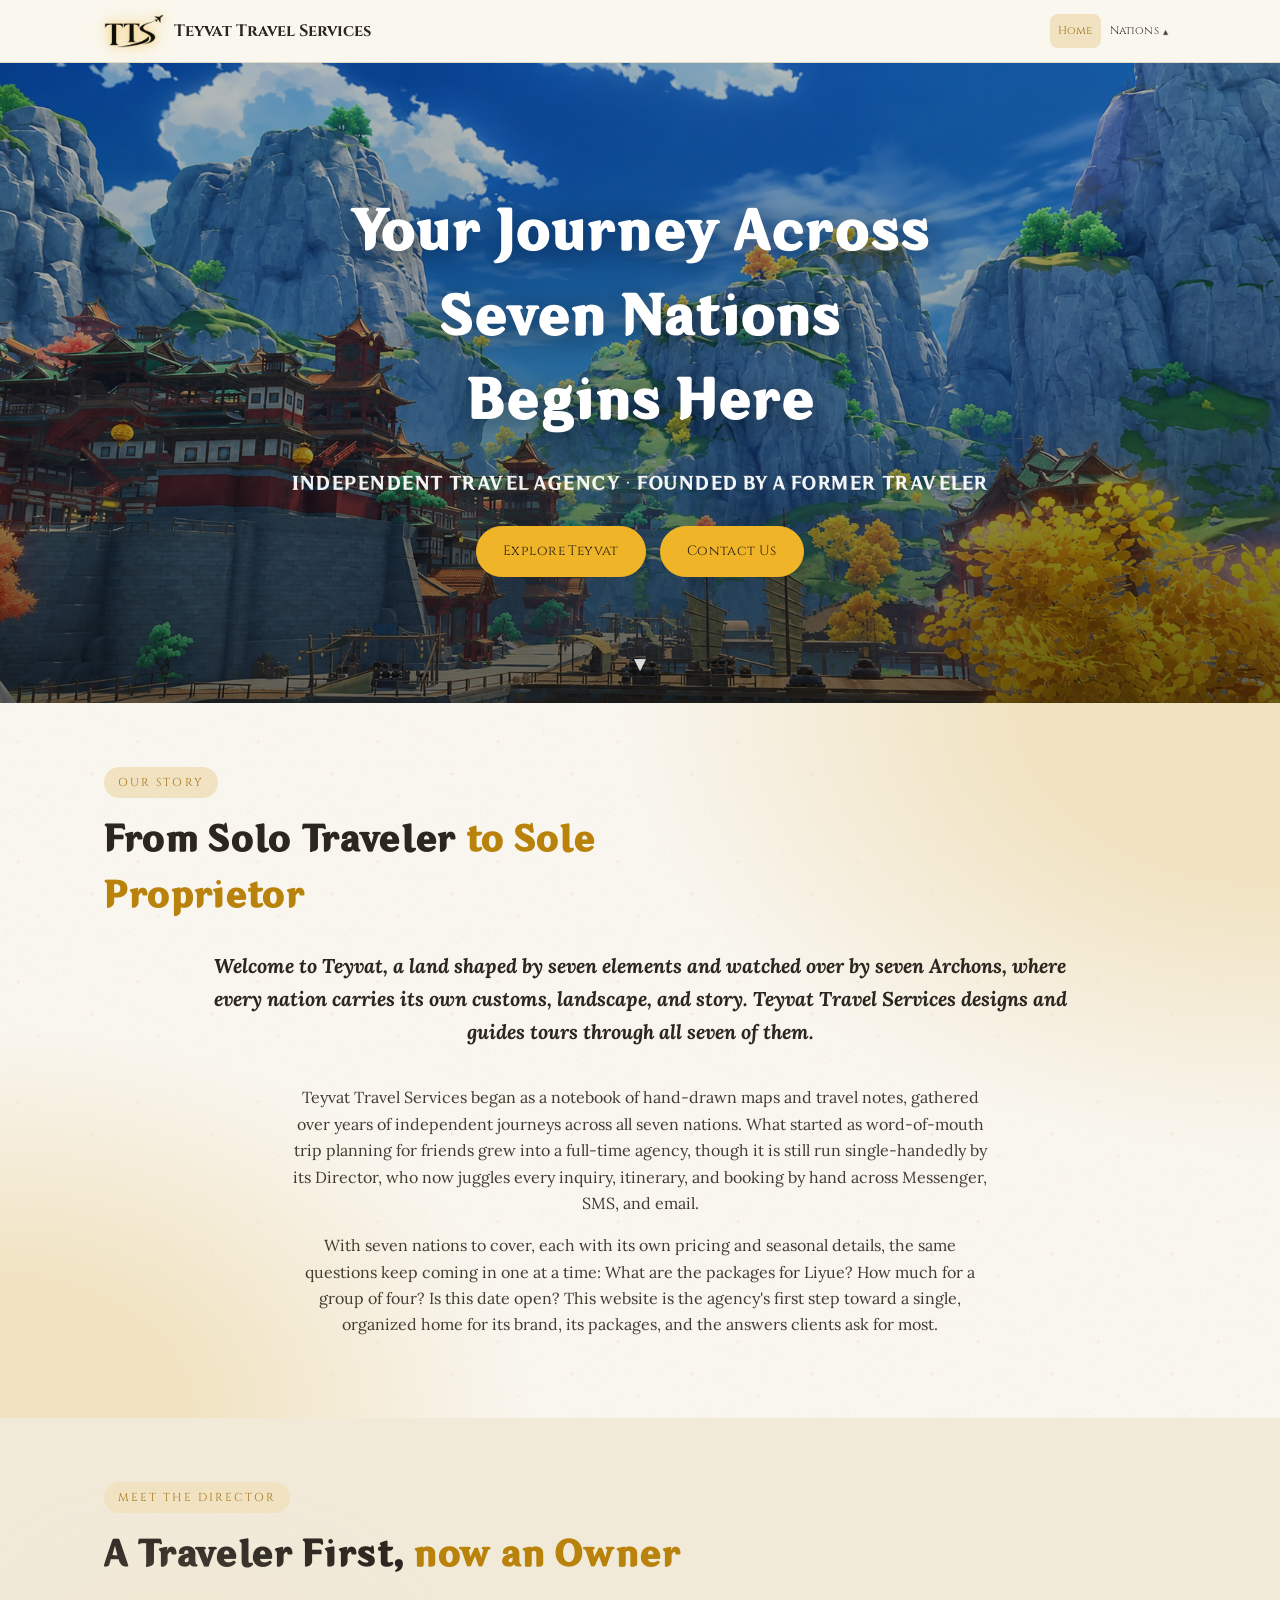
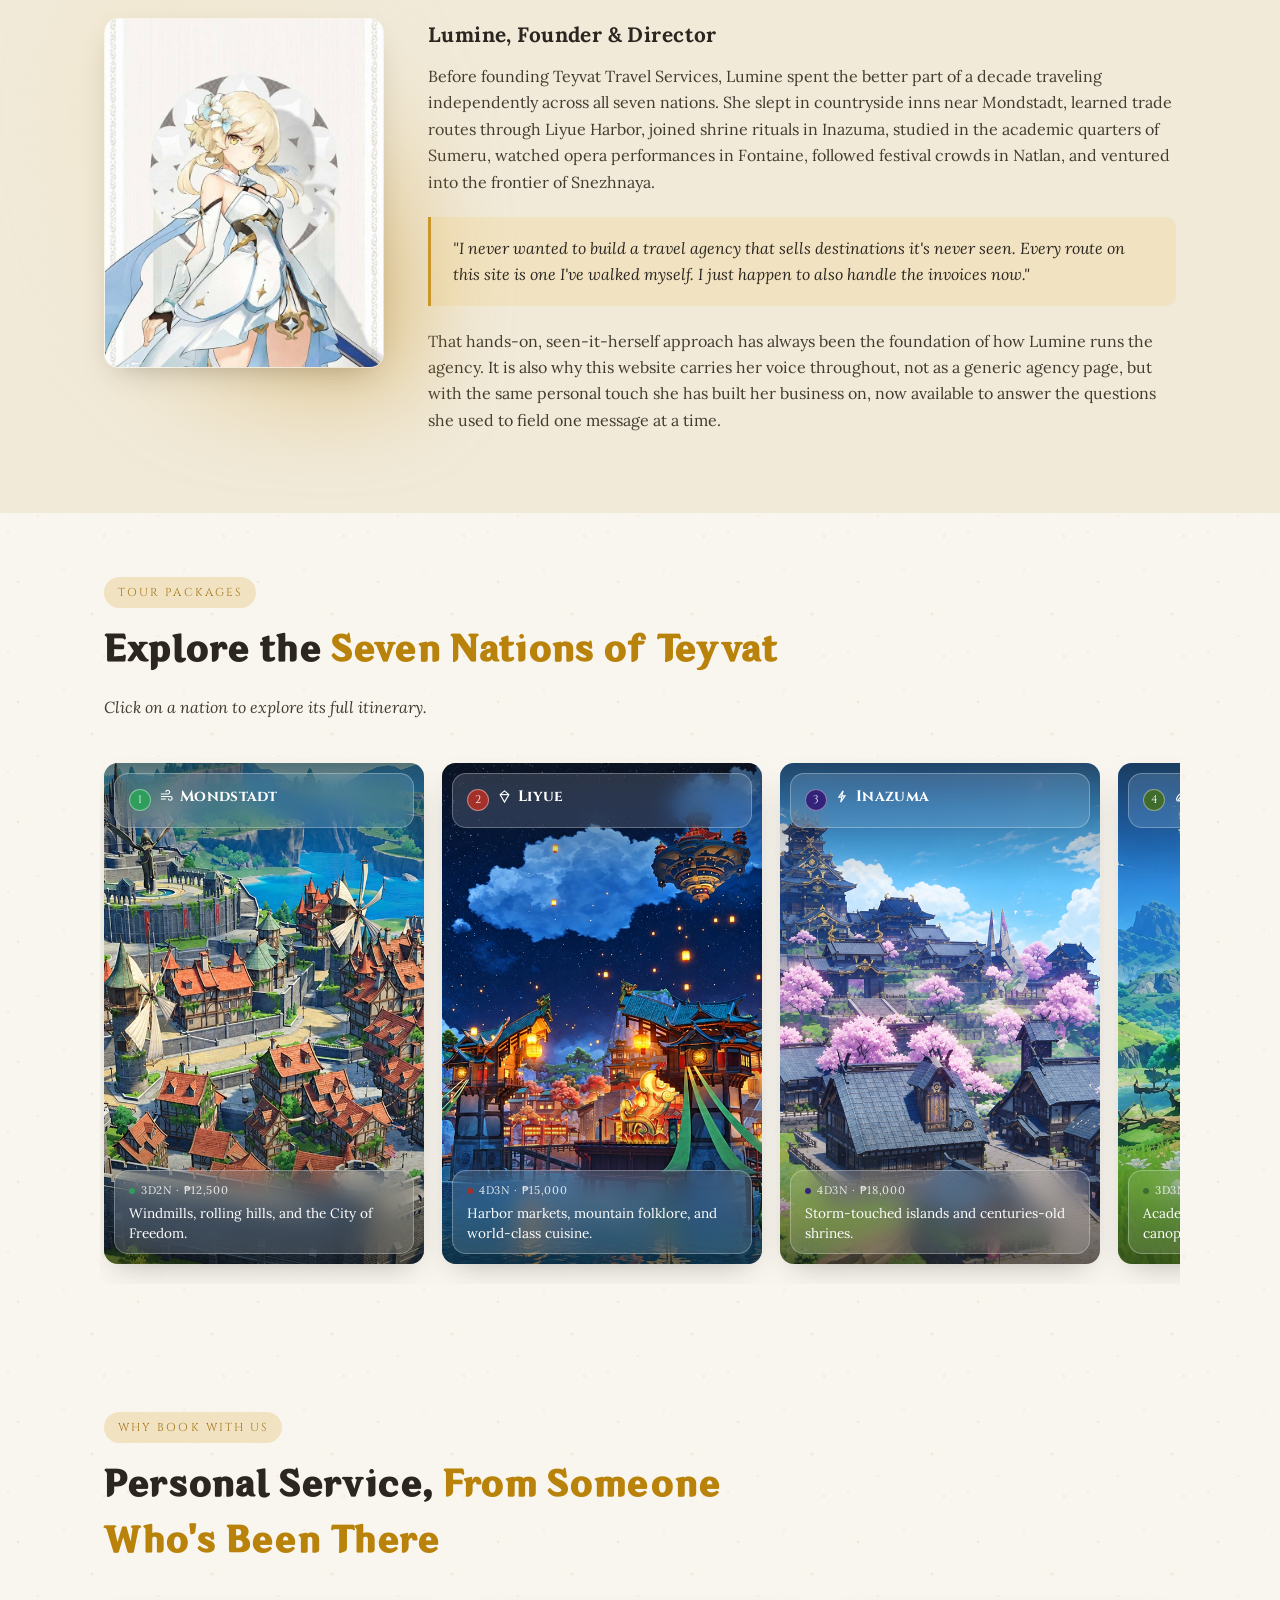
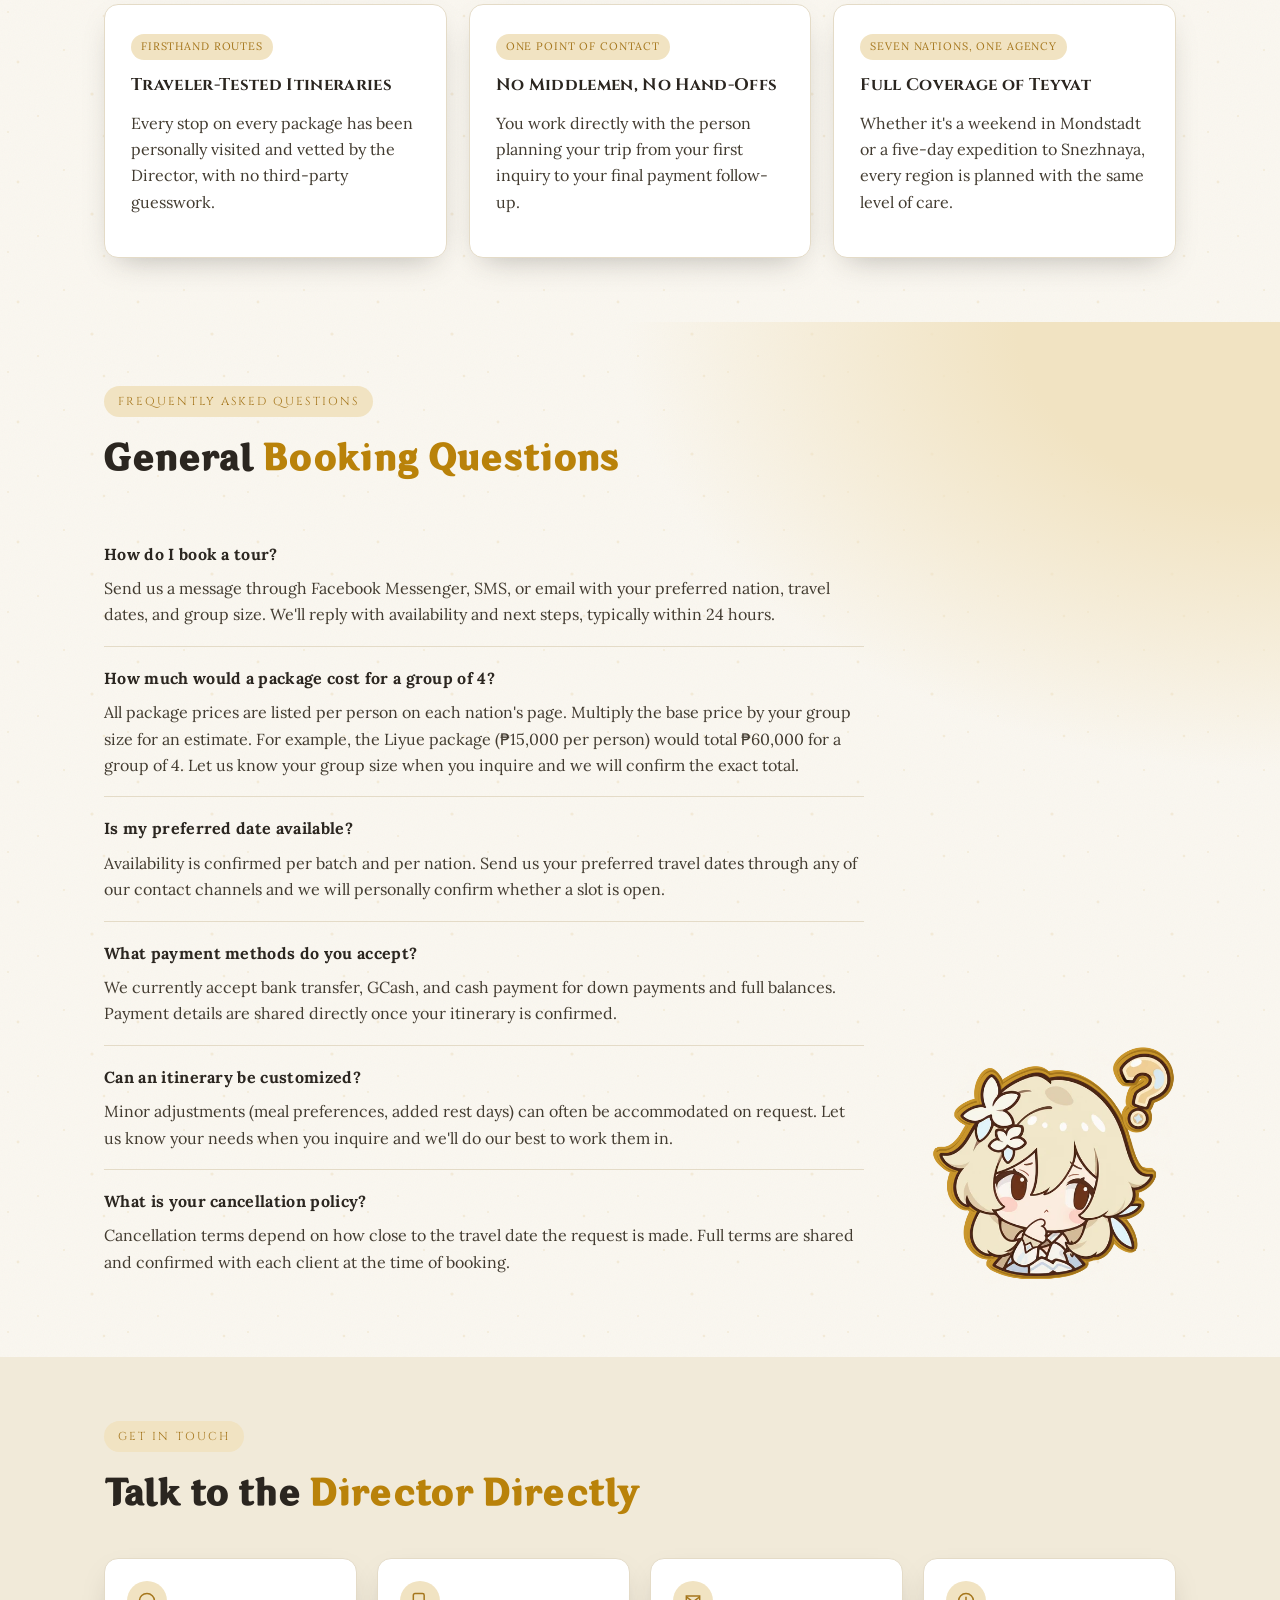
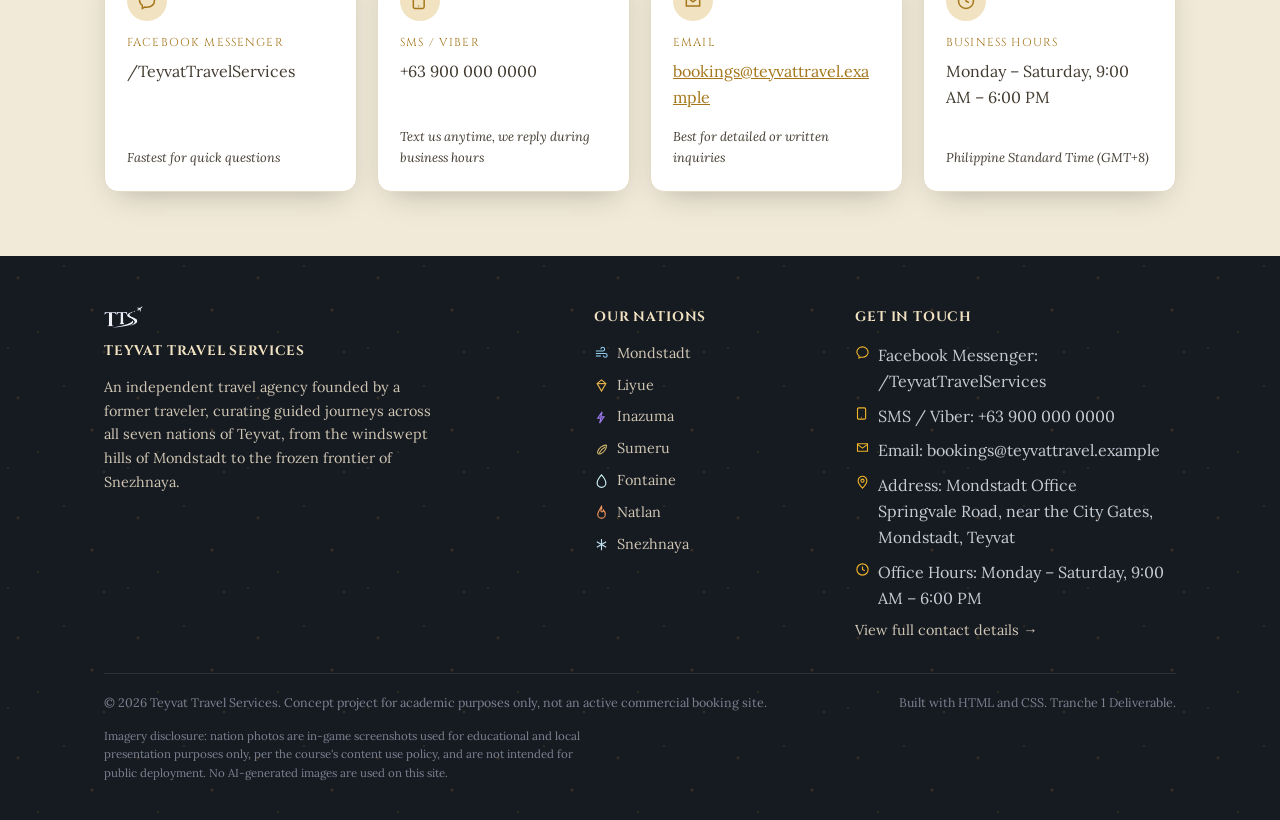
==== commit 6c26fcc2: "Update site with latest design pass and add bg-elements/chibis assets" ====
--- a/index.html
+++ b/index.html
@@ -25,13 +25,18 @@
         <img class="logo-mark" src="assets/img/logo-emblem.png" alt="Teyvat Travel Services">Teyvat Travel Services</a>
       <nav class="primary-nav">
       <a href="index.html" class="active">Home</a>
-      <a href="mondstadt.html">Mondstadt</a>
-      <a href="liyue.html">Liyue</a>
-      <a href="inazuma.html">Inazuma</a>
-      <a href="sumeru.html">Sumeru</a>
-      <a href="fontaine.html">Fontaine</a>
-      <a href="natlan.html">Natlan</a>
-      <a href="snezhnaya.html">Snezhnaya</a>
+      <div class="nav-dropdown">
+        <button type="button" class="nav-dropdown-toggle">Nations</button>
+        <div class="nav-dropdown-menu">
+          <a href="mondstadt.html"><svg class="nation-icon nation-icon-mondstadt" viewBox="0 0 24 24" fill="none" stroke="currentColor" stroke-width="1.8" aria-hidden="true"><title>Anemo (Wind)</title><path d="M3 8h11a3 3 0 1 0-3-3"/><path d="M3 12h15a3 3 0 1 1-3 3"/><path d="M3 16h8"/></svg>Mondstadt</a>
+          <a href="liyue.html"><svg class="nation-icon nation-icon-liyue" viewBox="0 0 24 24" fill="none" stroke="currentColor" stroke-width="1.8" aria-hidden="true"><title>Geo (Rock)</title><path d="M12 3l7 6-7 12-7-12z"/><path d="M5 9h14"/></svg>Liyue</a>
+          <a href="inazuma.html"><svg class="nation-icon nation-icon-inazuma" viewBox="0 0 24 24" fill="none" stroke="currentColor" stroke-width="1.8" aria-hidden="true"><title>Electro (Lightning)</title><path d="M13 3 6 13h5l-2 8 7-10h-5l2-8z"/></svg>Inazuma</a>
+          <a href="sumeru.html"><svg class="nation-icon nation-icon-sumeru" viewBox="0 0 24 24" fill="none" stroke="currentColor" stroke-width="1.8" aria-hidden="true"><title>Dendro (Nature)</title><path d="M19 5C14 5 8 9 6 15c-1 3 1 5 4 4 6-2 10-8 10-13 0-.5-.5-1-1-1Z"/><path d="M8 18c2-4 6-8 10-10"/></svg>Sumeru</a>
+          <a href="fontaine.html"><svg class="nation-icon nation-icon-fontaine" viewBox="0 0 24 24" fill="none" stroke="currentColor" stroke-width="1.8" aria-hidden="true"><title>Hydro (Water)</title><path d="M12 3s7 8 7 13a7 7 0 0 1-14 0c0-5 7-13 7-13Z"/></svg>Fontaine</a>
+          <a href="natlan.html"><svg class="nation-icon nation-icon-natlan" viewBox="0 0 24 24" fill="none" stroke="currentColor" stroke-width="1.8" aria-hidden="true"><title>Pyro (Fire)</title><path d="M12 2c2 3-1 4-1 7 0 1.5 1 2 2 2 1.5 0 2-1.5 2-3 2 2 3 5 3 7a6 6 0 0 1-12 0c0-5 4-8 6-13Z"/></svg>Natlan</a>
+          <a href="snezhnaya.html"><svg class="nation-icon nation-icon-snezhnaya" viewBox="0 0 24 24" fill="none" stroke="currentColor" stroke-width="1.8" aria-hidden="true"><title>Cryo (Ice)</title><path d="M12 3v18M4.5 7.5l15 9M19.5 7.5l-15 9"/></svg>Snezhnaya</a>
+        </div>
+      </div>
       </nav>
     </div>
   </header>
@@ -54,9 +59,9 @@
   </section>
 
   <!-- Our Story: how the agency started and why this site exists -->
-  <section class="block" id="about">
-    <div class="container">
-      <div class="section-head with-glow">
+  <section class="block story-section" id="about">
+    <div class="container">
+      <div class="section-head">
         <span class="eyebrow">Our Story</span>
         <h2>From Solo Traveler <span class="accent-gold">to Sole Proprietor</span></h2>
       </div>
@@ -117,64 +122,81 @@
       <div class="section-head">
         <span class="eyebrow">Tour Packages</span>
         <h2 class="nowrap-heading">Explore the <span class="accent-gold">Seven Nations of Teyvat</span></h2>
-      </div>
-      <div class="nations-grid">
-        <a class="nation-card" href="mondstadt.html" style="--nc-a:#8fd0ef;--nc-b:#2f9e5c;">
-          <div class="swatch" style="background-image:url('assets/img/mondstadt-hero.png');"></div>
-          <div class="body">
-            <span class="region">3D2N &middot; &#8369;12,500</span>
-            <h3>Mondstadt</h3>
-            <p>Windmills, rolling hills, and the City of Freedom.</p>
-          </div>
-        </a>
-        <a class="nation-card" href="liyue.html" style="--nc-a:#e8b64c;--nc-b:#a4302a;">
-          <div class="swatch" style="background-image:url('assets/img/liyue-hero.png');"></div>
-          <div class="body">
-            <span class="region">4D3N &middot; &#8369;15,000</span>
-            <h3>Liyue</h3>
-            <p>Harbor markets, mountain folklore, and world-class cuisine.</p>
-          </div>
-        </a>
-        <a class="nation-card" href="inazuma.html" style="--nc-a:#9b7bef;--nc-b:#34237a;">
-          <div class="swatch" style="background-image:url('assets/img/inazuma-hero.png');"></div>
-          <div class="body">
-            <span class="region">4D3N &middot; &#8369;18,000</span>
-            <h3>Inazuma</h3>
-            <p>Storm-touched islands and centuries-old shrines.</p>
-          </div>
-        </a>
-        <a class="nation-card" href="sumeru.html" style="--nc-a:#cdb46a;--nc-b:#3f6b2e;">
-          <div class="swatch" style="background-image:url('assets/img/sumeru-hero.png');"></div>
-          <div class="body">
-            <span class="region">3D3N &middot; &#8369;14,000</span>
-            <h3>Sumeru</h3>
-            <p>Academic halls meet a mystical rainforest canopy.</p>
-          </div>
-        </a>
-        <a class="nation-card" href="fontaine.html" style="--nc-a:#cdf4f7;--nc-b:#1f9db5;">
-          <div class="swatch" style="background-image:url('assets/img/fontaine-hero.png');"></div>
-          <div class="body">
-            <span class="region">5D4N &middot; &#8369;20,000</span>
-            <h3>Fontaine</h3>
-            <p>Canals, courtrooms, and clockwork elegance.</p>
-          </div>
-        </a>
-        <a class="nation-card" href="natlan.html" style="--nc-a:#f2965a;--nc-b:#a8391c;">
-          <div class="swatch" style="background-image:url('assets/img/natlan-hero.png');"></div>
-          <div class="body">
-            <span class="region">4D3N &middot; &#8369;16,500</span>
-            <h3>Natlan</h3>
-            <p>Volcanic ridgelines, hot springs, and tribal festivals.</p>
-          </div>
-        </a>
-        <a class="nation-card" href="snezhnaya.html" style="--nc-a:#bfe0ee;--nc-b:#5b7480;">
-          <div class="swatch" style="background-image:url('assets/img/snezhnaya-hero.png');"></div>
-          <div class="body">
-            <span class="region">5D4N &middot; &#8369;22,000</span>
-            <h3>Snezhnaya</h3>
-            <p>Frost-bound valleys beneath the aurora.</p>
-          </div>
-        </a>
+        <p class="nations-caption">Click on a nation to explore its full itinerary.</p>
+      </div>
+      <div class="nations-carousel">
+        <div class="nations-track">
+          <a id="slide-mondstadt" class="nation-slide" href="mondstadt.html" style="background-image:url('assets/img/mondstadt-hero.png');--nc:#2f9e5c;">
+            <div class="nation-slide-top">
+              <span class="nation-slide-num">1</span>
+              <h3><svg class="nation-icon" viewBox="0 0 24 24" fill="none" stroke="currentColor" stroke-width="1.8" aria-hidden="true"><title>Anemo (Wind)</title><path d="M3 8h11a3 3 0 1 0-3-3"/><path d="M3 12h15a3 3 0 1 1-3 3"/><path d="M3 16h8"/></svg>Mondstadt</h3>
+            </div>
+            <div class="nation-slide-bottom">
+              <span class="region">3D2N &middot; &#8369;12,500</span>
+              <p>Windmills, rolling hills, and the City of Freedom.</p>
+            </div>
+          </a>
+          <a id="slide-liyue" class="nation-slide" href="liyue.html" style="background-image:url('assets/img/liyue-hero.png');--nc:#a4302a;">
+            <div class="nation-slide-top">
+              <span class="nation-slide-num">2</span>
+              <h3><svg class="nation-icon" viewBox="0 0 24 24" fill="none" stroke="currentColor" stroke-width="1.8" aria-hidden="true"><title>Geo (Rock)</title><path d="M12 3l7 6-7 12-7-12z"/><path d="M5 9h14"/></svg>Liyue</h3>
+            </div>
+            <div class="nation-slide-bottom">
+              <span class="region">4D3N &middot; &#8369;15,000</span>
+              <p>Harbor markets, mountain folklore, and world-class cuisine.</p>
+            </div>
+          </a>
+          <a id="slide-inazuma" class="nation-slide" href="inazuma.html" style="background-image:url('assets/img/inazuma-hero.png');--nc:#34237a;">
+            <div class="nation-slide-top">
+              <span class="nation-slide-num">3</span>
+              <h3><svg class="nation-icon" viewBox="0 0 24 24" fill="none" stroke="currentColor" stroke-width="1.8" aria-hidden="true"><title>Electro (Lightning)</title><path d="M13 3 6 13h5l-2 8 7-10h-5l2-8z"/></svg>Inazuma</h3>
+            </div>
+            <div class="nation-slide-bottom">
+              <span class="region">4D3N &middot; &#8369;18,000</span>
+              <p>Storm-touched islands and centuries-old shrines.</p>
+            </div>
+          </a>
+          <a id="slide-sumeru" class="nation-slide" href="sumeru.html" style="background-image:url('assets/img/sumeru-hero.png');--nc:#3f6b2e;">
+            <div class="nation-slide-top">
+              <span class="nation-slide-num">4</span>
+              <h3><svg class="nation-icon" viewBox="0 0 24 24" fill="none" stroke="currentColor" stroke-width="1.8" aria-hidden="true"><title>Dendro (Nature)</title><path d="M19 5C14 5 8 9 6 15c-1 3 1 5 4 4 6-2 10-8 10-13 0-.5-.5-1-1-1Z"/><path d="M8 18c2-4 6-8 10-10"/></svg>Sumeru</h3>
+            </div>
+            <div class="nation-slide-bottom">
+              <span class="region">3D3N &middot; &#8369;14,000</span>
+              <p>Academic halls meet a mystical rainforest canopy.</p>
+            </div>
+          </a>
+          <a id="slide-fontaine" class="nation-slide" href="fontaine.html" style="background-image:url('assets/img/fontaine-hero.png');--nc:#1f9db5;">
+            <div class="nation-slide-top">
+              <span class="nation-slide-num">5</span>
+              <h3><svg class="nation-icon" viewBox="0 0 24 24" fill="none" stroke="currentColor" stroke-width="1.8" aria-hidden="true"><title>Hydro (Water)</title><path d="M12 3s7 8 7 13a7 7 0 0 1-14 0c0-5 7-13 7-13Z"/></svg>Fontaine</h3>
+            </div>
+            <div class="nation-slide-bottom">
+              <span class="region">5D4N &middot; &#8369;20,000</span>
+              <p>Canals, courtrooms, and clockwork elegance.</p>
+            </div>
+          </a>
+          <a id="slide-natlan" class="nation-slide" href="natlan.html" style="background-image:url('assets/img/natlan-hero.png');--nc:#a8391c;">
+            <div class="nation-slide-top">
+              <span class="nation-slide-num">6</span>
+              <h3><svg class="nation-icon" viewBox="0 0 24 24" fill="none" stroke="currentColor" stroke-width="1.8" aria-hidden="true"><title>Pyro (Fire)</title><path d="M12 2c2 3-1 4-1 7 0 1.5 1 2 2 2 1.5 0 2-1.5 2-3 2 2 3 5 3 7a6 6 0 0 1-12 0c0-5 4-8 6-13Z"/></svg>Natlan</h3>
+            </div>
+            <div class="nation-slide-bottom">
+              <span class="region">4D3N &middot; &#8369;16,500</span>
+              <p>Volcanic ridgelines, hot springs, and tribal festivals.</p>
+            </div>
+          </a>
+          <a id="slide-snezhnaya" class="nation-slide" href="snezhnaya.html" style="background-image:url('assets/img/snezhnaya-hero.png');--nc:#5b7480;">
+            <div class="nation-slide-top">
+              <span class="nation-slide-num">7</span>
+              <h3><svg class="nation-icon" viewBox="0 0 24 24" fill="none" stroke="currentColor" stroke-width="1.8" aria-hidden="true"><title>Cryo (Ice)</title><path d="M12 3v18M4.5 7.5l15 9M19.5 7.5l-15 9"/></svg>Snezhnaya</h3>
+            </div>
+            <div class="nation-slide-bottom">
+              <span class="region">5D4N &middot; &#8369;22,000</span>
+              <p>Frost-bound valleys beneath the aurora.</p>
+            </div>
+          </a>
+        </div>
       </div>
     </div>
   </section>
@@ -210,45 +232,49 @@
   </section>
 
   <!-- FAQ: general booking questions -->
-  <section class="block" id="faq">
-    <div class="container" style="max-width:820px;">
-      <div class="section-head with-glow">
-        <span class="eyebrow">Frequently Asked Questions</span>
-        <h2>General <span class="accent-gold">Booking Questions</span></h2>
-      </div>
-      <div class="faq-item">
-        <h4>How do I book a tour?</h4>
-        <p>Send us a message through Facebook Messenger, SMS, or email with your preferred nation,
-        travel dates, and group size. We'll reply with availability and next steps, typically
-        within 24 hours.</p>
-      </div>
-      <div class="faq-item">
-        <h4>How much would a package cost for a group of 4?</h4>
-        <p>All package prices are listed per person on each nation's page. Multiply the base price
-        by your group size for an estimate. For example, the Liyue package (&#8369;15,000 per person)
-        would total &#8369;60,000 for a group of 4. Let us know your group size when you inquire and
-        we will confirm the exact total.</p>
-      </div>
-      <div class="faq-item">
-        <h4>Is my preferred date available?</h4>
-        <p>Availability is confirmed per batch and per nation. Send us your preferred travel dates
-        through any of our contact channels and we will personally confirm whether a slot is open.</p>
-      </div>
-      <div class="faq-item">
-        <h4>What payment methods do you accept?</h4>
-        <p>We currently accept bank transfer, GCash, and cash payment for down payments and full
-        balances. Payment details are shared directly once your itinerary is confirmed.</p>
-      </div>
-      <div class="faq-item">
-        <h4>Can an itinerary be customized?</h4>
-        <p>Minor adjustments (meal preferences, added rest days) can often be accommodated on
-        request. Let us know your needs when you inquire and we'll do our best to work them in.</p>
-      </div>
-      <div class="faq-item">
-        <h4>What is your cancellation policy?</h4>
-        <p>Cancellation terms depend on how close to the travel date the request is made. Full
-        terms are shared and confirmed with each client at the time of booking.</p>
-      </div>
+  <section class="block faq-section" id="faq">
+    <div class="container faq-layout">
+      <div class="faq-content">
+        <div class="section-head">
+          <span class="eyebrow">Frequently Asked Questions</span>
+          <h2>General <span class="accent-gold">Booking Questions</span></h2>
+        </div>
+        <div class="faq-item">
+          <h4>How do I book a tour?</h4>
+          <p>Send us a message through Facebook Messenger, SMS, or email with your preferred nation,
+          travel dates, and group size. We'll reply with availability and next steps, typically
+          within 24 hours.</p>
+        </div>
+        <div class="faq-item">
+          <h4>How much would a package cost for a group of 4?</h4>
+          <p>All package prices are listed per person on each nation's page. Multiply the base price
+          by your group size for an estimate. For example, the Liyue package (&#8369;15,000 per person)
+          would total &#8369;60,000 for a group of 4. Let us know your group size when you inquire and
+          we will confirm the exact total.</p>
+        </div>
+        <div class="faq-item">
+          <h4>Is my preferred date available?</h4>
+          <p>Availability is confirmed per batch and per nation. Send us your preferred travel dates
+          through any of our contact channels and we will personally confirm whether a slot is open.</p>
+        </div>
+        <div class="faq-item">
+          <h4>What payment methods do you accept?</h4>
+          <p>We currently accept bank transfer, GCash, and cash payment for down payments and full
+          balances. Payment details are shared directly once your itinerary is confirmed.</p>
+        </div>
+        <div class="faq-item">
+          <h4>Can an itinerary be customized?</h4>
+          <p>Minor adjustments (meal preferences, added rest days) can often be accommodated on
+          request. Let us know your needs when you inquire and we'll do our best to work them in.</p>
+        </div>
+        <div class="faq-item">
+          <h4>What is your cancellation policy?</h4>
+          <p>Cancellation terms depend on how close to the travel date the request is made. Full
+          terms are shared and confirmed with each client at the time of booking.</p>
+        </div>
+      </div>
+      <img class="faq-chibi" src="assets/img/chibis/lumine-home.webp"
+           alt="Lumine, thinking" loading="lazy">
     </div>
   </section>
 
@@ -324,13 +350,13 @@
         <div>
           <h4>Our Nations</h4>
           <ul>
-            <li><a href="mondstadt.html">Mondstadt</a></li>
-            <li><a href="liyue.html">Liyue</a></li>
-            <li><a href="inazuma.html">Inazuma</a></li>
-            <li><a href="sumeru.html">Sumeru</a></li>
-            <li><a href="fontaine.html">Fontaine</a></li>
-            <li><a href="natlan.html">Natlan</a></li>
-            <li><a href="snezhnaya.html">Snezhnaya</a></li>
+            <li><a href="mondstadt.html"><svg class="nation-icon nation-icon-mondstadt" viewBox="0 0 24 24" fill="none" stroke="currentColor" stroke-width="1.8" aria-hidden="true"><title>Anemo (Wind)</title><path d="M3 8h11a3 3 0 1 0-3-3"/><path d="M3 12h15a3 3 0 1 1-3 3"/><path d="M3 16h8"/></svg>Mondstadt</a></li>
+            <li><a href="liyue.html"><svg class="nation-icon nation-icon-liyue" viewBox="0 0 24 24" fill="none" stroke="currentColor" stroke-width="1.8" aria-hidden="true"><title>Geo (Rock)</title><path d="M12 3l7 6-7 12-7-12z"/><path d="M5 9h14"/></svg>Liyue</a></li>
+            <li><a href="inazuma.html"><svg class="nation-icon nation-icon-inazuma" viewBox="0 0 24 24" fill="none" stroke="currentColor" stroke-width="1.8" aria-hidden="true"><title>Electro (Lightning)</title><path d="M13 3 6 13h5l-2 8 7-10h-5l2-8z"/></svg>Inazuma</a></li>
+            <li><a href="sumeru.html"><svg class="nation-icon nation-icon-sumeru" viewBox="0 0 24 24" fill="none" stroke="currentColor" stroke-width="1.8" aria-hidden="true"><title>Dendro (Nature)</title><path d="M19 5C14 5 8 9 6 15c-1 3 1 5 4 4 6-2 10-8 10-13 0-.5-.5-1-1-1Z"/><path d="M8 18c2-4 6-8 10-10"/></svg>Sumeru</a></li>
+            <li><a href="fontaine.html"><svg class="nation-icon nation-icon-fontaine" viewBox="0 0 24 24" fill="none" stroke="currentColor" stroke-width="1.8" aria-hidden="true"><title>Hydro (Water)</title><path d="M12 3s7 8 7 13a7 7 0 0 1-14 0c0-5 7-13 7-13Z"/></svg>Fontaine</a></li>
+            <li><a href="natlan.html"><svg class="nation-icon nation-icon-natlan" viewBox="0 0 24 24" fill="none" stroke="currentColor" stroke-width="1.8" aria-hidden="true"><title>Pyro (Fire)</title><path d="M12 2c2 3-1 4-1 7 0 1.5 1 2 2 2 1.5 0 2-1.5 2-3 2 2 3 5 3 7a6 6 0 0 1-12 0c0-5 4-8 6-13Z"/></svg>Natlan</a></li>
+            <li><a href="snezhnaya.html"><svg class="nation-icon nation-icon-snezhnaya" viewBox="0 0 24 24" fill="none" stroke="currentColor" stroke-width="1.8" aria-hidden="true"><title>Cryo (Ice)</title><path d="M12 3v18M4.5 7.5l15 9M19.5 7.5l-15 9"/></svg>Snezhnaya</a></li>
           </ul>
         </div>
         <div>
@@ -362,7 +388,7 @@
                   <path d="M12 21s7-7.5 7-12a7 7 0 1 0-14 0c0 4.5 7 12 7 12Z"/>
                   <circle cx="12" cy="9" r="2.5"/>
                 </svg>
-              </span>Address: PUPSMB<br>Km. 38, Sitio Gulod, Brgy. Pulong-Buhangin, Sta. Maria, Bulacan</li>
+              </span>Address: Mondstadt Office<br>Springvale Road, near the City Gates, Mondstadt, Teyvat</li>
             <li>
               <span class="footer-icon" aria-hidden="true">
                 <svg viewBox="0 0 24 24" fill="none" stroke="currentColor" stroke-width="1.8">
--- a/assets/css/style.css
+++ b/assets/css/style.css
@@ -1,3 +1,5 @@
+/* Teyvat Travel Services — shared stylesheet for all 8 pages, numbered sections 1-10 below. */
+
 /* ---------- 1. Colors and basic page setup ---------- */
 
 /* Colors and sizes used everywhere, defined once here as variables. */
@@ -18,71 +20,89 @@
   --shadow: 0 12px 30px -14px rgba(43, 38, 32, 0.35);
   --radius: 14px;           /* standard rounded-corner size */
   --maxw: 1120px;           /* max width of page content */
-}
-
-/* Each nation's own colors */
-
-/* Mondstadt - Sky Blue & Emerald Green (medieval-Europe inspiration) */
+  /* A few sparse, minimal dots (not an icon or logo) used to keep flat
+     background areas from reading as totally empty. Gold on the
+     homepage; each nation below recolors it with its own accent. */
+  --pattern: url("data:image/svg+xml,%3Csvg xmlns='http://www.w3.org/2000/svg' width='120' height='120'%3E%3Cg fill='%23c9962c' opacity='0.13'%3E%3Ccircle cx='18' cy='22' r='1.4'/%3E%3Ccircle cx='64' cy='10' r='1'/%3E%3Ccircle cx='92' cy='54' r='1.6'/%3E%3Ccircle cx='38' cy='76' r='1.1'/%3E%3Ccircle cx='104' cy='96' r='1.3'/%3E%3Ccircle cx='8' cy='92' r='1'/%3E%3C/g%3E%3C/svg%3E");
+}
+
+/* Each nation's own colors — only active on that nation's own page. */
+
+/* Mondstadt — Sky Blue & Emerald Green (medieval-Europe inspiration) */
 body[data-theme="mondstadt"] {
   --accent: #2f9e5c;
   --accent-soft: #dcf1ea;
   --accent-dark: #1f7a44;
   --nc-a: #8fd0ef;
   --nc-b: #2f9e5c;
-}
-
-/* Liyue - Gold & Red (ancient-China inspiration) */
+  /* A few sparse dots in this nation's own color. */
+  --pattern: url("data:image/svg+xml,%3Csvg xmlns='http://www.w3.org/2000/svg' width='120' height='120'%3E%3Cg fill='%232f9e5c' opacity='0.13'%3E%3Ccircle cx='18' cy='22' r='1.4'/%3E%3Ccircle cx='64' cy='10' r='1'/%3E%3Ccircle cx='92' cy='54' r='1.6'/%3E%3Ccircle cx='38' cy='76' r='1.1'/%3E%3Ccircle cx='104' cy='96' r='1.3'/%3E%3Ccircle cx='8' cy='92' r='1'/%3E%3C/g%3E%3C/svg%3E");
+}
+
+/* Liyue — Gold & Red (ancient-China inspiration) */
 body[data-theme="liyue"] {
   --accent: #a4302a;
-  --accent-soft: #f6e6c2;
+  --accent-soft: #f1d2d0;
   --accent-dark: #7a211d;
   --nc-a: #e8b64c;
   --nc-b: #a4302a;
-}
-
-/* Inazuma - Electric Violet & Deep Indigo (feudal-Japan inspiration) */
+  /* A few sparse dots in this nation's own color. */
+  --pattern: url("data:image/svg+xml,%3Csvg xmlns='http://www.w3.org/2000/svg' width='120' height='120'%3E%3Cg fill='%23a4302a' opacity='0.13'%3E%3Ccircle cx='18' cy='22' r='1.4'/%3E%3Ccircle cx='64' cy='10' r='1'/%3E%3Ccircle cx='92' cy='54' r='1.6'/%3E%3Ccircle cx='38' cy='76' r='1.1'/%3E%3Ccircle cx='104' cy='96' r='1.3'/%3E%3Ccircle cx='8' cy='92' r='1'/%3E%3C/g%3E%3C/svg%3E");
+}
+
+/* Inazuma — Electric Violet & Deep Indigo (feudal-Japan inspiration) */
 body[data-theme="inazuma"] {
   --accent: #6a3fd6;
   --accent-soft: #eae3fb;
   --accent-dark: #34237a;
   --nc-a: #9b7bef;
   --nc-b: #34237a;
-}
-
-/* Sumeru - Gold & Dark Green (Middle East / ancient India-Egypt) */
+  /* A few sparse dots in this nation's own color. */
+  --pattern: url("data:image/svg+xml,%3Csvg xmlns='http://www.w3.org/2000/svg' width='120' height='120'%3E%3Cg fill='%2334237a' opacity='0.13'%3E%3Ccircle cx='18' cy='22' r='1.4'/%3E%3Ccircle cx='64' cy='10' r='1'/%3E%3Ccircle cx='92' cy='54' r='1.6'/%3E%3Ccircle cx='38' cy='76' r='1.1'/%3E%3Ccircle cx='104' cy='96' r='1.3'/%3E%3Ccircle cx='8' cy='92' r='1'/%3E%3C/g%3E%3C/svg%3E");
+}
+
+/* Sumeru — Gold & Dark Green (Middle East / ancient India-Egypt) */
 body[data-theme="sumeru"] {
   --accent: #3f6b2e;
   --accent-soft: #eef0d3;
   --accent-dark: #2c4a1f;
   --nc-a: #cdb46a;
   --nc-b: #3f6b2e;
-}
-
-/* Fontaine - Aqua Blue & Clean White (Victorian-France inspiration) */
+  /* A few sparse dots in this nation's own color. */
+  --pattern: url("data:image/svg+xml,%3Csvg xmlns='http://www.w3.org/2000/svg' width='120' height='120'%3E%3Cg fill='%233f6b2e' opacity='0.13'%3E%3Ccircle cx='18' cy='22' r='1.4'/%3E%3Ccircle cx='64' cy='10' r='1'/%3E%3Ccircle cx='92' cy='54' r='1.6'/%3E%3Ccircle cx='38' cy='76' r='1.1'/%3E%3Ccircle cx='104' cy='96' r='1.3'/%3E%3Ccircle cx='8' cy='92' r='1'/%3E%3C/g%3E%3C/svg%3E");
+}
+
+/* Fontaine — Aqua Blue & Clean White (Victorian-France inspiration) */
 body[data-theme="fontaine"] {
   --accent: #1f9db5;
   --accent-soft: #e3f6f7;
   --accent-dark: #146670;
   --nc-a: #cdf4f7;
   --nc-b: #1f9db5;
-}
-
-/* Natlan - Sunset Orange & Volcanic Charcoal (tribal inspiration) */
+  /* A few sparse dots in this nation's own color. */
+  --pattern: url("data:image/svg+xml,%3Csvg xmlns='http://www.w3.org/2000/svg' width='120' height='120'%3E%3Cg fill='%231f9db5' opacity='0.13'%3E%3Ccircle cx='18' cy='22' r='1.4'/%3E%3Ccircle cx='64' cy='10' r='1'/%3E%3Ccircle cx='92' cy='54' r='1.6'/%3E%3Ccircle cx='38' cy='76' r='1.1'/%3E%3Ccircle cx='104' cy='96' r='1.3'/%3E%3Ccircle cx='8' cy='92' r='1'/%3E%3C/g%3E%3C/svg%3E");
+}
+
+/* Natlan — Sunset Orange & Volcanic Charcoal (tribal inspiration) */
 body[data-theme="natlan"] {
   --accent: #d9622b;
   --accent-soft: #fbe3d2;
   --accent-dark: #7a3418;
   --nc-a: #f2965a;
   --nc-b: #a8391c;
-}
-
-/* Snezhnaya - Ice White & Slate Gray (Russia / Siberia inspiration) */
+  /* A few sparse dots in this nation's own color. */
+  --pattern: url("data:image/svg+xml,%3Csvg xmlns='http://www.w3.org/2000/svg' width='120' height='120'%3E%3Cg fill='%23a8391c' opacity='0.13'%3E%3Ccircle cx='18' cy='22' r='1.4'/%3E%3Ccircle cx='64' cy='10' r='1'/%3E%3Ccircle cx='92' cy='54' r='1.6'/%3E%3Ccircle cx='38' cy='76' r='1.1'/%3E%3Ccircle cx='104' cy='96' r='1.3'/%3E%3Ccircle cx='8' cy='92' r='1'/%3E%3C/g%3E%3C/svg%3E");
+}
+
+/* Snezhnaya — Ice White & Slate Gray (Russia / Siberia inspiration) */
 body[data-theme="snezhnaya"] {
   --accent: #5b7480;
-  --accent-soft: #eaf1f3;
+  --accent-soft: #cfe2ea;
   --accent-dark: #35474e;
   --nc-a: #bfe0ee;
   --nc-b: #5b7480;
+  /* A few sparse dots in this nation's own color. */
+  --pattern: url("data:image/svg+xml,%3Csvg xmlns='http://www.w3.org/2000/svg' width='120' height='120'%3E%3Cg fill='%235b7480' opacity='0.13'%3E%3Ccircle cx='18' cy='22' r='1.4'/%3E%3Ccircle cx='64' cy='10' r='1'/%3E%3Ccircle cx='92' cy='54' r='1.6'/%3E%3Ccircle cx='38' cy='76' r='1.1'/%3E%3Ccircle cx='104' cy='96' r='1.3'/%3E%3Ccircle cx='8' cy='92' r='1'/%3E%3C/g%3E%3C/svg%3E");
 }
 
 /* Make padding/border not add extra width, so sizes stay predictable. */
@@ -100,13 +120,17 @@
   font-family: "Lora", Georgia, "Times New Roman", serif;
   color: var(--ink);
   line-height: 1.65;
-  /* Faint grain texture layered over the cream background. */
+  /* Faint grain texture, then var(--pattern) — the compass mark on the
+     homepage, or that nation's own element pattern on its page. */
   background:
     url("data:image/svg+xml,%3Csvg xmlns='http://www.w3.org/2000/svg' width='140' height='140'%3E%3Cfilter id='n'%3E%3CfeTurbulence type='fractalNoise' baseFrequency='0.85' numOctaves='2' stitchTiles='stitch'/%3E%3C/filter%3E%3Crect width='100%25' height='100%25' filter='url(%23n)' opacity='0.035'/%3E%3C/svg%3E"),
+    var(--pattern),
     var(--paper);
 }
 
-/* Genshin Impact display font for h1 and h2 */
+/* Genshin Impact display font, loaded from the local .ttf below and used
+   only for h1/h2 major section headings. Body text, buttons, nav, and
+   smaller headings (h3/h4) keep the site's existing fonts. */
 @font-face {
   font-family: "Genshin Impact";
   src: url("../fonts/zh-cn.ttf") format("truetype");
@@ -122,6 +146,7 @@
   margin: 0 0 0.5em;
 }
 
+/* Major section headings only; preserves the color/spacing/margin above. */
 h1, h2 {
   font-family: "Genshin Impact", "Cinzel", "Times New Roman", serif;
 }
@@ -194,7 +219,7 @@
   white-space: nowrap;
 }
 
-/* The round gold logo badge next to the site name. */
+/* The round gold "TT" badge next to the site name. */
 .logo-mark {
   height: 34px;
   width: auto;
@@ -232,6 +257,131 @@
 
 /* Highlights whichever page link matches the page you're on. */
 nav.primary-nav a.active {
+  color: var(--accent-dark);
+  background: var(--accent-soft);
+}
+
+/* "Nations" dropdown: CSS-only, no JavaScript. Opens on hover, and on
+   click/tap via :focus-within once the toggle button is focused; closes
+   again once focus or the pointer leaves the whole dropdown. */
+.nav-dropdown {
+  position: relative;
+}
+
+.nav-dropdown-toggle {
+  font: inherit;
+  background: none;
+  border: none;
+  cursor: pointer;
+  text-decoration: none;
+  font-family: "Cinzel", serif;
+  font-size: 0.7rem;
+  letter-spacing: 0.015em;
+  color: var(--ink-soft);
+  padding: 8px 8px;
+  border-radius: 8px;
+  transition: background 0.15s, color 0.15s;
+}
+
+/* Triangle points up by default, flips to point down while the
+   "Nations" menu is open (hover or click/tap). */
+.nav-dropdown-toggle::after {
+  content: "\25BE";
+  display: inline-block;
+  margin-left: 4px;
+  font-size: 0.6rem;
+  transition: transform 0.15s ease;
+  transform: rotate(180deg);
+}
+
+.nav-dropdown:hover .nav-dropdown-toggle::after,
+.nav-dropdown:focus-within .nav-dropdown-toggle::after {
+  transform: rotate(0deg);
+}
+
+.nav-dropdown-toggle:hover,
+.nav-dropdown:focus-within .nav-dropdown-toggle {
+  background: var(--paper-alt);
+  color: var(--ink);
+}
+
+.nav-dropdown-toggle.active {
+  color: var(--accent-dark);
+  background: var(--accent-soft);
+}
+
+.nav-dropdown-menu {
+  position: absolute;
+  top: 100%;
+  left: 0;
+  margin-top: 6px;
+  display: none;
+  flex-direction: column;
+  gap: 2px;
+  min-width: 170px;
+  padding: 8px;
+  background: var(--card);
+  border: 1px solid var(--line);
+  border-radius: var(--radius);
+  box-shadow: var(--shadow);
+  z-index: 60;
+}
+
+.nav-dropdown:hover .nav-dropdown-menu,
+.nav-dropdown:focus-within .nav-dropdown-menu {
+  display: flex;
+}
+
+.nav-dropdown-menu a {
+  display: flex;
+  align-items: center;
+  gap: 8px;
+  text-decoration: none;
+  font-family: "Cinzel", serif;
+  font-size: 0.75rem;
+  letter-spacing: 0.015em;
+  color: var(--ink-soft);
+  padding: 8px 10px;
+  border-radius: 8px;
+  transition: background 0.15s, color 0.15s;
+}
+
+/* Each nation's classical element (wind/rock/lightning/nature/water/
+   fire/ice) as a small icon. */
+.nation-icon {
+  width: 15px;
+  height: 15px;
+  flex-shrink: 0;
+}
+
+/* Colored with that nation's own palette (the same hue used for its
+   card, theme accent, and page). On the homepage cards this is already
+   handled by the card's own currentColor; these set it explicitly for
+   the nav dropdown and footer, which aren't inside a themed page. */
+.nation-icon-mondstadt { color: #2f9e5c; }
+.nation-icon-liyue     { color: #a4302a; }
+.nation-icon-inazuma   { color: #34237a; }
+.nation-icon-sumeru    { color: #3f6b2e; }
+.nation-icon-fontaine  { color: #1f9db5; }
+.nation-icon-natlan    { color: #a8391c; }
+.nation-icon-snezhnaya { color: #5b7480; }
+
+/* Lighter tone of each nation's palette so the icon stays visible
+   against the footer's dark background. */
+footer.site-footer .nation-icon-mondstadt { color: #8fd0ef; }
+footer.site-footer .nation-icon-liyue     { color: #e8b64c; }
+footer.site-footer .nation-icon-inazuma   { color: #9b7bef; }
+footer.site-footer .nation-icon-sumeru    { color: #cdb46a; }
+footer.site-footer .nation-icon-fontaine  { color: #cdf4f7; }
+footer.site-footer .nation-icon-natlan    { color: #f2965a; }
+footer.site-footer .nation-icon-snezhnaya { color: #bfe0ee; }
+
+.nav-dropdown-menu a:hover {
+  background: var(--paper-alt);
+  color: var(--ink);
+}
+
+.nav-dropdown-menu a.active {
   color: var(--accent-dark);
   background: var(--accent-soft);
 }
@@ -282,7 +432,7 @@
   animation: heroPan 22s ease-in-out infinite alternate;
 }
 
-/* Slow zoom and pan, so a still photo feels like it's gently moving. */
+/* Slow zoom + pan, so a still photo feels like it's gently moving. */
 @keyframes heroPan {
   0%   { transform: scale(1.08) translate(0, 0); }
   100% { transform: scale(1.18) translate(-2%, -1%); }
@@ -379,6 +529,8 @@
   z-index: 2;
   text-align: center;
   max-width: 780px;
+  /* Flex items default to min-width: auto, which was letting the
+     non-wrapping button row force this wider than the viewport. */
   min-width: 0;
   margin: 0 auto;
   padding: 120px 24px;
@@ -389,6 +541,8 @@
   color: #fff;
   font-size: clamp(2.3rem, 5vw, 3.4rem);
   text-shadow: 0 6px 28px rgba(0, 0, 0, 0.45);
+  /* .hero h1 (shared with the nation pages) caps this at max-width: 16ch;
+     center that narrowed box instead of letting it sit flush left. */
   margin-left: auto;
   margin-right: auto;
 }
@@ -406,6 +560,8 @@
 }
 
 @media (max-width: 600px) {
+  /* Too long to stay on one line at phone widths; wrap instead of
+     overflowing past the edge of the screen. */
   .hero-full .lede {
     white-space: normal;
   }
@@ -567,11 +723,6 @@
   outline-color: #fff;
 }
 
-.nation-card:focus-visible {
-  outline: 3px solid var(--accent-dark);
-  outline-offset: 3px;
-}
-
 /* Gold color for the second half of a two-tone heading. */
 .accent-gold {
   color: var(--brand-dark);
@@ -590,6 +741,13 @@
   background: var(--paper-alt);
 }
 
+/* Package Overview gets a second layer of the same dotted pattern
+   stacked on top of the page's own, so its dots read more clearly
+   than the faint base texture everywhere else. */
+#package {
+  background: var(--pattern);
+}
+
 .section-head {
   max-width: 62ch;
   margin-bottom: 36px;
@@ -600,7 +758,7 @@
   font-size: clamp(1.6rem, 3vw, 2.1rem);
 }
 
-/* Centers one intro paragraph instead of following the left edge. */
+/* Centers this one intro paragraph instead of following the left edge. */
 .lede-center {
   max-width: 68ch;
   margin: -10px auto 36px;
@@ -611,17 +769,27 @@
   color: var(--ink);
 }
 
-/* Centered single column of body text */
+/* Centered single column of body text, used instead of the old two-column
+   layout so it reads as one continuous story rather than a grid. */
 .story-body {
   max-width: 70ch;
   margin: 0 auto;
   text-align: center;
 }
 
+/* Keeps this one heading on a single line at every screen size. */
 /* Keeps a heading on a single line at every screen size. */
 .nowrap-heading {
   font-size: clamp(1.05rem, 4vw, 2.1rem);
   white-space: nowrap;
+}
+
+/* Too long to fit one line at phone widths; wrap instead of pushing
+   the page wider than the screen. */
+@media (max-width: 480px) {
+  .nowrap-heading {
+    white-space: normal;
+  }
 }
 
 #nations .section-head,
@@ -644,6 +812,36 @@
   z-index: -1;
 }
 
+/* A larger, more visible soft color wash across the whole Journal and
+   FAQ sections — same idea as .with-glow above and the hero's own
+   gradients, just bigger. Plain color only (no shapes, no icons), and
+   automatically that nation's own tint via var(--accent-soft). */
+.journal-section,
+.faq-section,
+.story-section {
+  position: relative;
+}
+
+.journal-section::before,
+.faq-section::before,
+.story-section::before {
+  content: "";
+  position: absolute;
+  inset: 0;
+  background: radial-gradient(820px 560px at 100% 0%, var(--accent-soft) 0%, var(--accent-soft) 32%, transparent 80%);
+  pointer-events: none;
+  z-index: -1;
+}
+
+/* The Journal and Our Story sections keep the second, lower-left wash;
+   the FAQ section only gets the top-right one. */
+.journal-section::before,
+.story-section::before {
+  background:
+    radial-gradient(820px 560px at 100% 0%, var(--accent-soft) 0%, var(--accent-soft) 32%, transparent 80%),
+    radial-gradient(680px 500px at 0% 100%, var(--accent-soft) 0%, var(--accent-soft) 28%, transparent 78%);
+}
+
 .grid {
   display: grid;
   gap: 22px;
@@ -657,24 +855,27 @@
   grid-template-columns: repeat(auto-fit, minmax(280px, 1fr));
 }
 
-/* Flex-wrap grid so the leftover row centers itself. */
-.nations-grid {
-  display: flex;
-  flex-wrap: wrap;
-  justify-content: center;
-  gap: 20px;
-}
-
-.nations-grid .nation-card {
-  flex: 1 1 225px;
-  max-width: 250px;
-}
-
-@media (max-width: 620px) {
-  .nations-grid .nation-card {
-    flex: 1 1 100%;
-    max-width: 320px;
-  }
+/* Horizontal scroll-snap carousel, so a tall card per nation can scroll
+   into view (CSS only — no JS — the dots below are plain anchor links
+   to each card's id, and the browser's native anchor scroll brings it
+   into view, including scrolling this track sideways). */
+.nations-track {
+  display: flex;
+  gap: 18px;
+  overflow-x: auto;
+  scroll-snap-type: x mandatory;
+  scroll-padding-left: 4px;
+  padding: 6px 4px 20px;
+  margin: 0 -4px;
+}
+
+.nations-track::-webkit-scrollbar {
+  height: 6px;
+}
+
+.nations-track::-webkit-scrollbar-thumb {
+  background: var(--line);
+  border-radius: 999px;
 }
 
 /* ---------- 6. Cards ---------- */
@@ -711,6 +912,8 @@
   margin-bottom: 12px;
 }
 
+/* "Why Book With Us" cards use the plain .card style above too. */
+
 /* Small numbered circle used above each "Featured Stop" card. */
 .stop-number {
   width: 30px;
@@ -726,7 +929,9 @@
   margin-bottom: 14px;
 }
 
-/* Featured Stops */
+/* Featured Stops: large cinematic landscape banners, stacked, with the
+   photo as background and a glassmorphism text panel over one side.
+   Text side alternates left/right/left across the three stops. */
 .stop-banner-stack {
   display: flex;
   flex-direction: column;
@@ -890,15 +1095,25 @@
 /* ---------- 7. Package price panel, itinerary, FAQ ---------- */
 
 .price-panel {
-  display: flex;
-  flex-direction: column;
-  align-items: flex-start;
-  gap: 28px;
+  position: relative;
   background: var(--card);
   border: 1px solid var(--line);
   border-radius: var(--radius);
-  padding: 30px 32px;
+  /* Extra right padding reserves the stamp's own lane, so the text
+     never has to share width with it (no forced re-wrapping) and the
+     stamp never has to crowd into whatever the text is doing. */
+  padding: 30px 230px 30px 32px;
   box-shadow: var(--shadow);
+}
+
+.price-info {
+  display: flex;
+  flex-direction: column;
+  gap: 20px;
+}
+
+.price-info > div > p {
+  margin: 6px 0 0;
 }
 
 .price-panel .amount {
@@ -928,6 +1143,88 @@
 
 .spec-list strong {
   color: var(--ink);
+}
+
+/* Circular "stamp" badge in the price panel — a visual mark of that
+   nation's element, like a wax seal or postage stamp. Positioned out of
+   normal flow and vertically centered in the card's right side, so it
+   never affects how the price text wraps or lays out on the left. */
+.nation-stamp {
+  position: absolute;
+  top: 50%;
+  right: 30px;
+  transform: translateY(-50%);
+  width: 200px;
+  height: 200px;
+  color: var(--accent);
+  opacity: 0.92;
+  filter: drop-shadow(0 6px 14px rgba(0, 0, 0, 0.14));
+}
+
+@media (max-width: 680px) {
+  .price-panel {
+    padding: 30px 32px;
+  }
+
+  .nation-stamp {
+    position: static;
+    transform: none;
+    width: 155px;
+    height: 155px;
+    margin: 20px auto 0;
+  }
+}
+
+/* Itinerary section: a tall silhouette motif filling the whole right
+   edge of the block, behind the content, as visible background texture. */
+.itinerary-section {
+  position: relative;
+  overflow: hidden;
+}
+
+.itinerary-section > .container {
+  position: relative;
+  z-index: 1;
+}
+
+.itinerary-decor {
+  position: absolute;
+  top: 0;
+  right: 0;
+  height: 100%;
+  width: 44%;
+  object-fit: cover;
+  object-position: center;
+  filter: brightness(0);
+  opacity: 0.06;
+  pointer-events: none;
+  z-index: 0;
+}
+
+/* Fontaine's fountain silhouette is a much taller/denser shape than the
+   other nations' art, so it reads as oversized at the shared decor
+   height. Anchor it to the bottom-right corner and show the whole
+   uncropped photo (object-fit: contain instead of cover); opacity stays
+   the same as every other nation's decor. */
+.itinerary-decor.itinerary-decor-sm {
+  top: auto;
+  bottom: 0;
+  right: 0;
+  width: 66%;
+  height: 86%;
+  object-fit: contain;
+  object-position: bottom right;
+}
+
+@media (max-width: 560px) {
+  .itinerary-decor {
+    width: 62%;
+  }
+
+  .itinerary-decor.itinerary-decor-sm {
+    width: 82%;
+    height: 66%;
+  }
 }
 
 /* Day-by-day itinerary, styled like a timeline with a "Day N" tag each line. */
@@ -1004,6 +1301,61 @@
   color: var(--ink-soft);
 }
 
+/* FAQ section: the question list keeps a readable width and sits flush
+   left (matching every other section on the page), with the chibi
+   mascot filling the space beside it instead of the block looking
+   centered/narrow. */
+.faq-layout {
+  display: flex;
+  align-items: flex-end;
+  justify-content: space-between;
+  gap: 28px;
+}
+
+.faq-content {
+  flex: 1 1 560px;
+  min-width: 0;
+  max-width: 760px;
+}
+
+/* A thin colored outline hugging the chibi's own silhouette, built from
+   stacked zero-blur drop-shadows around every direction (a flat glow
+   would blur past the art's edges; this reads as a cartoon-sticker
+   stroke instead). Alternates the nation's light/dark accent pair, the
+   same two colors used by the heading text just above it. */
+.faq-chibi {
+  flex: 0 0 auto;
+  width: 260px;
+  height: auto;
+  align-self: flex-end;
+  pointer-events: none;
+  filter:
+    drop-shadow(1.6px 0 0.4px var(--accent-dark))
+    drop-shadow(-1.6px 0 0.4px var(--accent))
+    drop-shadow(0 1.6px 0.4px var(--accent-dark))
+    drop-shadow(0 -1.6px 0.4px var(--accent))
+    drop-shadow(1.1px 1.1px 0.4px var(--accent-dark))
+    drop-shadow(-1.1px 1.1px 0.4px var(--accent))
+    drop-shadow(1.1px -1.1px 0.4px var(--accent-dark))
+    drop-shadow(-1.1px -1.1px 0.4px var(--accent));
+}
+
+@media (max-width: 760px) {
+  .faq-layout {
+    flex-direction: column-reverse;
+    align-items: center;
+    justify-content: flex-start;
+    text-align: center;
+  }
+  .faq-content {
+    max-width: 100%;
+    text-align: left;
+  }
+  .faq-chibi {
+    width: 180px;
+  }
+}
+
 .faq-item {
   border-bottom: 1px solid var(--line);
   padding: 18px 0;
@@ -1027,93 +1379,202 @@
 
 /* ---------- 8. Nation cards (homepage "Explore the Seven Nations") ---------- */
 
-.nation-card {
+/* Tall photo card: the nation's hero photo fills the whole card, with
+   a glassmorphism strip pinned at the top (number + name) and another
+   pinned at the bottom (duration/price + a one-line description). */
+.nation-slide {
   position: relative;
+  flex: 0 0 320px;
+  aspect-ratio: 3 / 4.7;
   border-radius: var(--radius);
   overflow: hidden;
-  border: 1px solid var(--line);
-  background: var(--card);
+  scroll-snap-align: start;
+  background-size: cover;
+  background-position: center;
   box-shadow: var(--shadow);
   text-decoration: none;
-  display: block;
-  transition: transform 0.18s, box-shadow 0.18s;
-}
-
-.nation-card:hover {
+  transition: transform 0.2s, box-shadow 0.2s;
+}
+
+.nation-slide:hover {
   transform: translateY(-4px);
-  box-shadow:
-    0 20px 38px -16px rgba(43, 38, 32, 0.3),
-    0 0 0 1px color-mix(in srgb, var(--nc-b) 45%, transparent);
-}
-
-.nation-card .swatch {
-  height: 130px;
-  position: relative;
-  background-size: cover;
-  background-position: center;
-  transition: transform 0.4s ease;
-}
-
-/* Gentle zoom-in on the photo when hovering the card. */
-.nation-card:hover .swatch {
-  transform: scale(1.07);
-}
-
-/* Fades the bottom of the photo into the white card body beneath it. */
-.nation-card .swatch::after {
+  box-shadow: 0 20px 38px -16px rgba(43, 38, 32, 0.4);
+}
+
+.nation-slide:focus-visible {
+  outline: 3px solid var(--accent-dark);
+  outline-offset: 3px;
+}
+
+/* Darkens just the top and bottom of the photo so the creamy glass
+   panels stay readable, without dimming the photo itself in the middle
+   (same two-layer approach as the Featured Stops banners). */
+.nation-slide::before {
   content: "";
   position: absolute;
   inset: 0;
-  background: linear-gradient(180deg, transparent 60%, var(--card) 100%);
-}
-
-/* Thin colored stripe between the photo and text, using that nation's colors. */
-.nation-card .swatch::before {
-  content: "";
+  background:
+    linear-gradient(to bottom, rgba(20, 16, 8, 0.55) 0%, rgba(20, 16, 8, 0) 24%),
+    linear-gradient(to top, rgba(20, 16, 8, 0.6) 0%, rgba(20, 16, 8, 0) 32%);
+  pointer-events: none;
+}
+
+/* Floating creamy glass chips, same treatment as .stop-banner-text. */
+.nation-slide-top,
+.nation-slide-bottom {
   position: absolute;
-  left: 0;
-  right: 0;
-  bottom: 0;
-  height: 4px;
-  background: linear-gradient(90deg, var(--nc-a), var(--nc-b));
-  z-index: 2;
-}
-
-.nation-card .body {
-  padding: 16px 20px 20px;
-}
-
-/* Nation name colored with that nation's own accent. */
-.nation-card h3 {
-  font-size: 1.05rem;
-  margin-bottom: 4px;
-  color: var(--nc-b);
-}
-
-.nation-card .region {
+  left: 10px;
+  right: 10px;
+  background: rgba(255, 255, 255, 0.14);
+  backdrop-filter: blur(12px) saturate(1.2);
+  -webkit-backdrop-filter: blur(12px) saturate(1.2);
+  border: 1px solid rgba(255, 255, 255, 0.28);
+  border-radius: var(--radius);
+  padding: 10px 14px;
+  color: #fff;
+}
+
+.nation-slide-top {
+  top: 10px;
+  display: flex;
+  align-items: center;
+  gap: 8px;
+}
+
+.nation-slide-bottom {
+  bottom: 10px;
+}
+
+/* Filled with that nation's own color (--nc, set inline per card) so
+   the badge reads as a mark of identity, not just a generic counter. */
+.nation-slide-num {
+  display: flex;
+  align-items: center;
+  justify-content: center;
+  width: 22px;
+  height: 22px;
+  flex-shrink: 0;
+  border-radius: 50%;
+  background: var(--nc, rgba(255, 255, 255, 0.22));
+  border: 1px solid rgba(255, 255, 255, 0.4);
+  font-family: "Cinzel", serif;
+  font-size: 0.7rem;
+}
+
+.nation-slide-top h3 {
   display: flex;
   align-items: center;
   gap: 6px;
-  font-size: 0.75rem;
+  font-size: 0.95rem;
+  color: #fff;
+}
+
+.nation-slide-bottom .region {
+  display: flex;
+  align-items: center;
+  gap: 6px;
+  font-size: 0.7rem;
   letter-spacing: 0.06em;
   text-transform: uppercase;
+  color: rgba(255, 255, 255, 0.85);
+}
+
+/* Small colored dot next to the duration/price line, same touch the
+   old homepage cards used, tying the price line back to that nation's
+   own color. */
+.nation-slide-bottom .region::before {
+  content: "";
+  width: 6px;
+  height: 6px;
+  border-radius: 50%;
+  background: var(--nc, #fff);
+  flex-shrink: 0;
+}
+
+.nation-slide-bottom p {
+  margin: 4px 0 0;
+  font-size: 0.85rem;
+  line-height: 1.45;
+  color: #fff;
+}
+
+/* Caption under the section heading, telling visitors the cards scroll
+   and are clickable. */
+.nations-caption {
+  margin-top: 6px;
+  font-style: italic;
   color: var(--ink-soft);
 }
 
-/* Small colored dot next to the duration/price line. */
-.nation-card .region::before {
-  content: "";
-  width: 7px;
-  height: 7px;
-  border-radius: 50%;
-  background: var(--nc-b);
-  flex-shrink: 0;
-}
-
-.nation-card p {
-  font-size: 0.9rem;
-  margin: 10px 0 0;
-  color: var(--ink-soft);
+@media (max-width: 480px) {
+  .nation-slide {
+    flex-basis: 84vw;
+  }
+}
+
+/* Bottom-of-page nav: back to home, centered, with the previous/next
+   nation (in catalog order) on either side. A 3-column grid keeps
+   "Back to Home" dead-center even when one side has no link (first
+   or last nation). */
+.page-nav-section {
+  padding: 24px 24px;
+  border-top: 1px solid var(--line);
+  /* Same background as the "Ready to Explore" section right above it,
+     so the two read as one continuous block. */
+  background: var(--paper-alt);
+}
+
+.page-nav {
+  display: grid;
+  grid-template-columns: 1fr auto 1fr;
+  align-items: center;
+  gap: 12px;
+}
+
+.page-nav-prev {
+  justify-self: start;
+}
+
+.page-nav-next {
+  justify-self: end;
+}
+
+.page-nav-home {
+  justify-self: center;
+}
+
+.page-nav a {
+  display: inline-block;
+  font-family: "Cinzel", serif;
+  font-size: 0.78rem;
+  letter-spacing: 0.03em;
+  text-decoration: none;
+  color: var(--accent-dark);
+  /* Same fill as the "Ready to Explore" section right above, so these
+     buttons read as a continuation of it rather than a new block. */
+  background: var(--paper-alt);
+  padding: 8px 16px;
+  border-radius: 999px;
+  border: 1px solid var(--accent);
+  transition: background 0.15s, border-color 0.15s;
+}
+
+.page-nav a:hover {
+  background: var(--accent);
+  color: #fff;
+  border-color: var(--accent);
+}
+
+@media (max-width: 560px) {
+  .page-nav {
+    grid-template-columns: 1fr;
+    justify-items: center;
+    gap: 10px;
+  }
+  .page-nav-prev,
+  .page-nav-next {
+    justify-self: center;
+  }
 }
 
 /* ---------- 9. Director profile, contact cards, footer ---------- */
@@ -1231,7 +1692,11 @@
 }
 
 footer.site-footer {
-  background: #161a21;
+  /* A faint scattered-star pattern, fitting the footer's dark "night
+     sky" tone — brand-wide, not tied to any one nation. */
+  background:
+    url("data:image/svg+xml,%3Csvg xmlns='http://www.w3.org/2000/svg' width='120' height='120'%3E%3Cg fill='%23f0b429' opacity='0.14'%3E%3Ccircle cx='18' cy='22' r='1.4'/%3E%3Ccircle cx='64' cy='10' r='1'/%3E%3Ccircle cx='92' cy='54' r='1.6'/%3E%3Ccircle cx='38' cy='76' r='1.1'/%3E%3Ccircle cx='104' cy='96' r='1.3'/%3E%3Ccircle cx='8' cy='92' r='1'/%3E%3C/g%3E%3C/svg%3E"),
+    #161a21;
   color: #c7cbd4;
   padding: 50px 24px 26px;
 }
@@ -1248,7 +1713,8 @@
   margin-bottom: 14px;
 }
 
-/* Smaller version of the header logo */
+/* Smaller version of the header logo; inverted to white since the
+   artwork is solid black and the footer background is dark. */
 .footer-logo {
   display: block;
   height: 22px;
@@ -1279,6 +1745,13 @@
 
 footer.site-footer a:hover {
   color: #f1e3c2;
+}
+
+/* Lines up the element icon with the nation name in the "Our Nations" list. */
+footer.site-footer ul a {
+  display: inline-flex;
+  align-items: center;
+  gap: 8px;
 }
 
 footer.site-footer ul {
@@ -1336,10 +1809,6 @@
   nav.primary-nav {
     justify-content: flex-start;
   }
-  .price-panel {
-    flex-direction: column;
-    align-items: flex-start;
-  }
 }
 
 /* Strips photos/nav/decoration when printed, so it's just readable text. */
@@ -1379,7 +1848,7 @@
     padding: 20px 0;
   }
   .card,
-  .nation-card,
+  .nation-slide,
   .lore-block,
   .price-panel,
   .photo-frame-wrap::before {
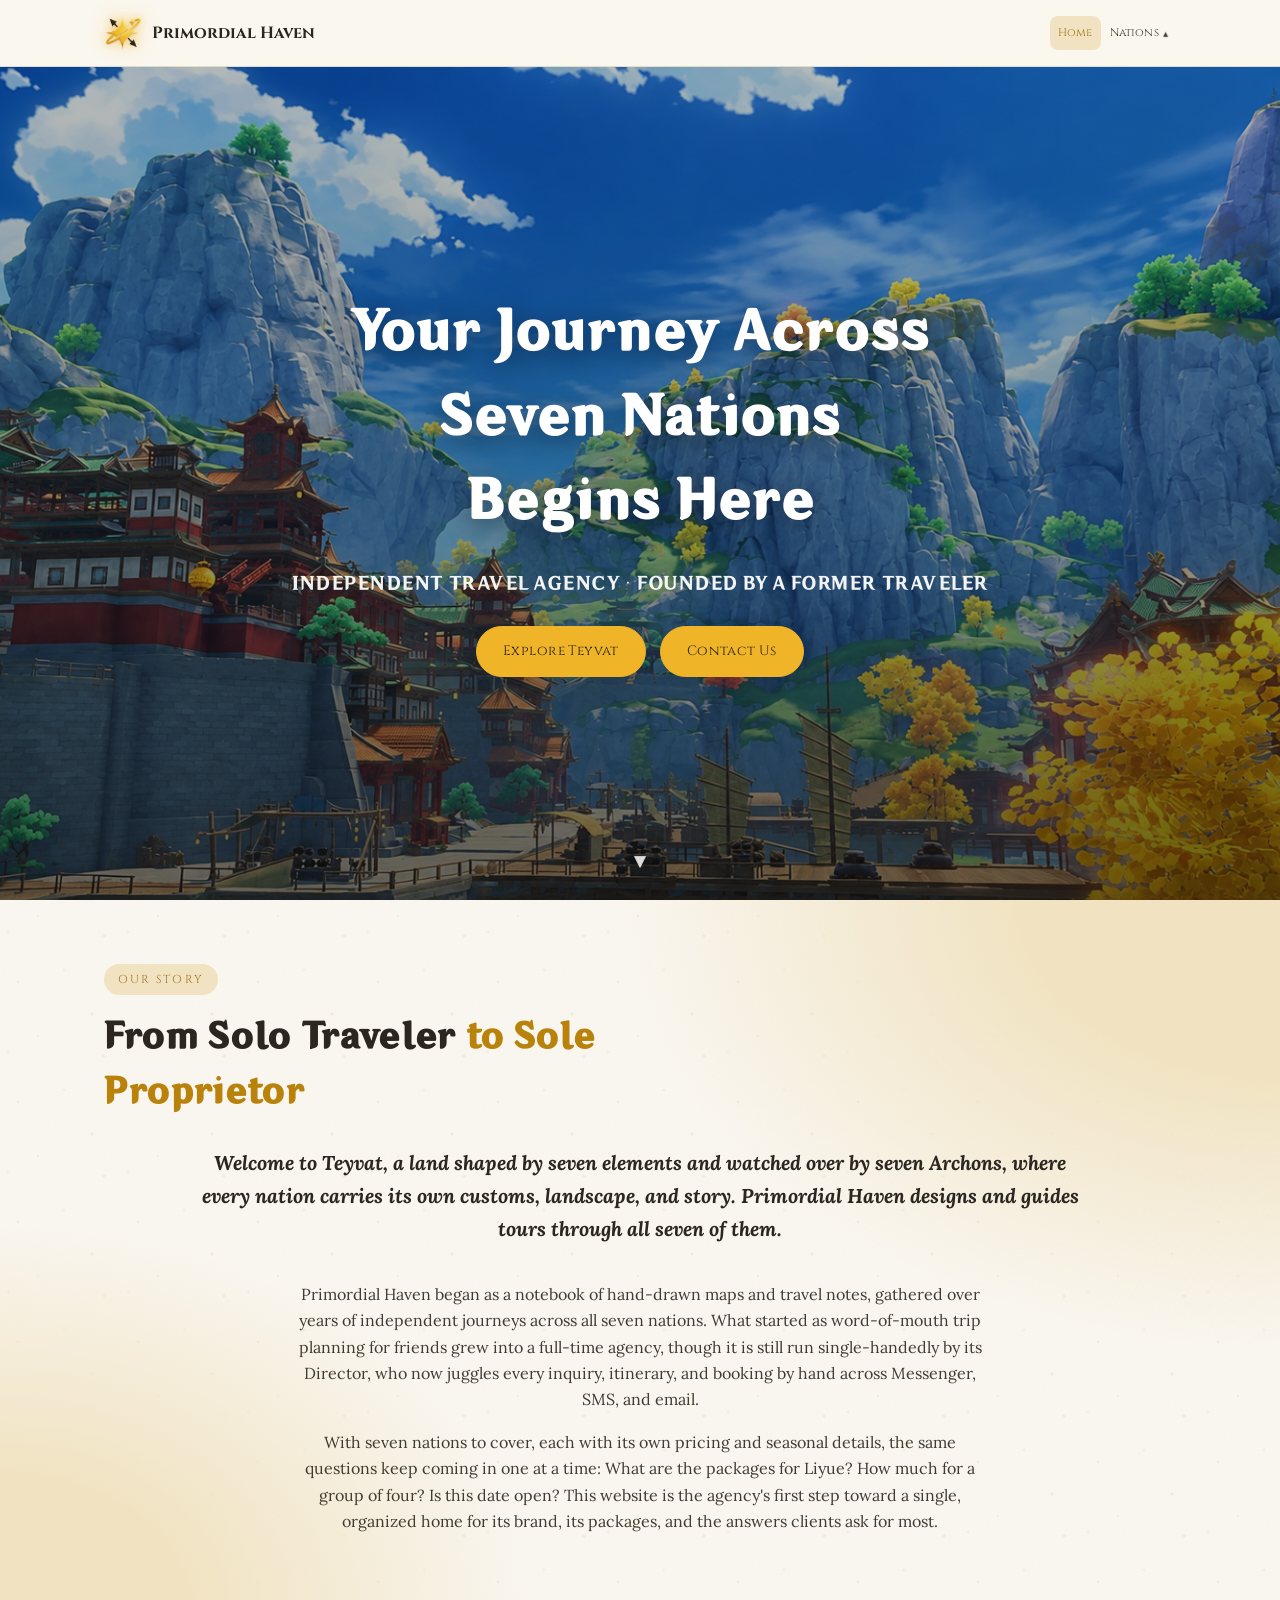
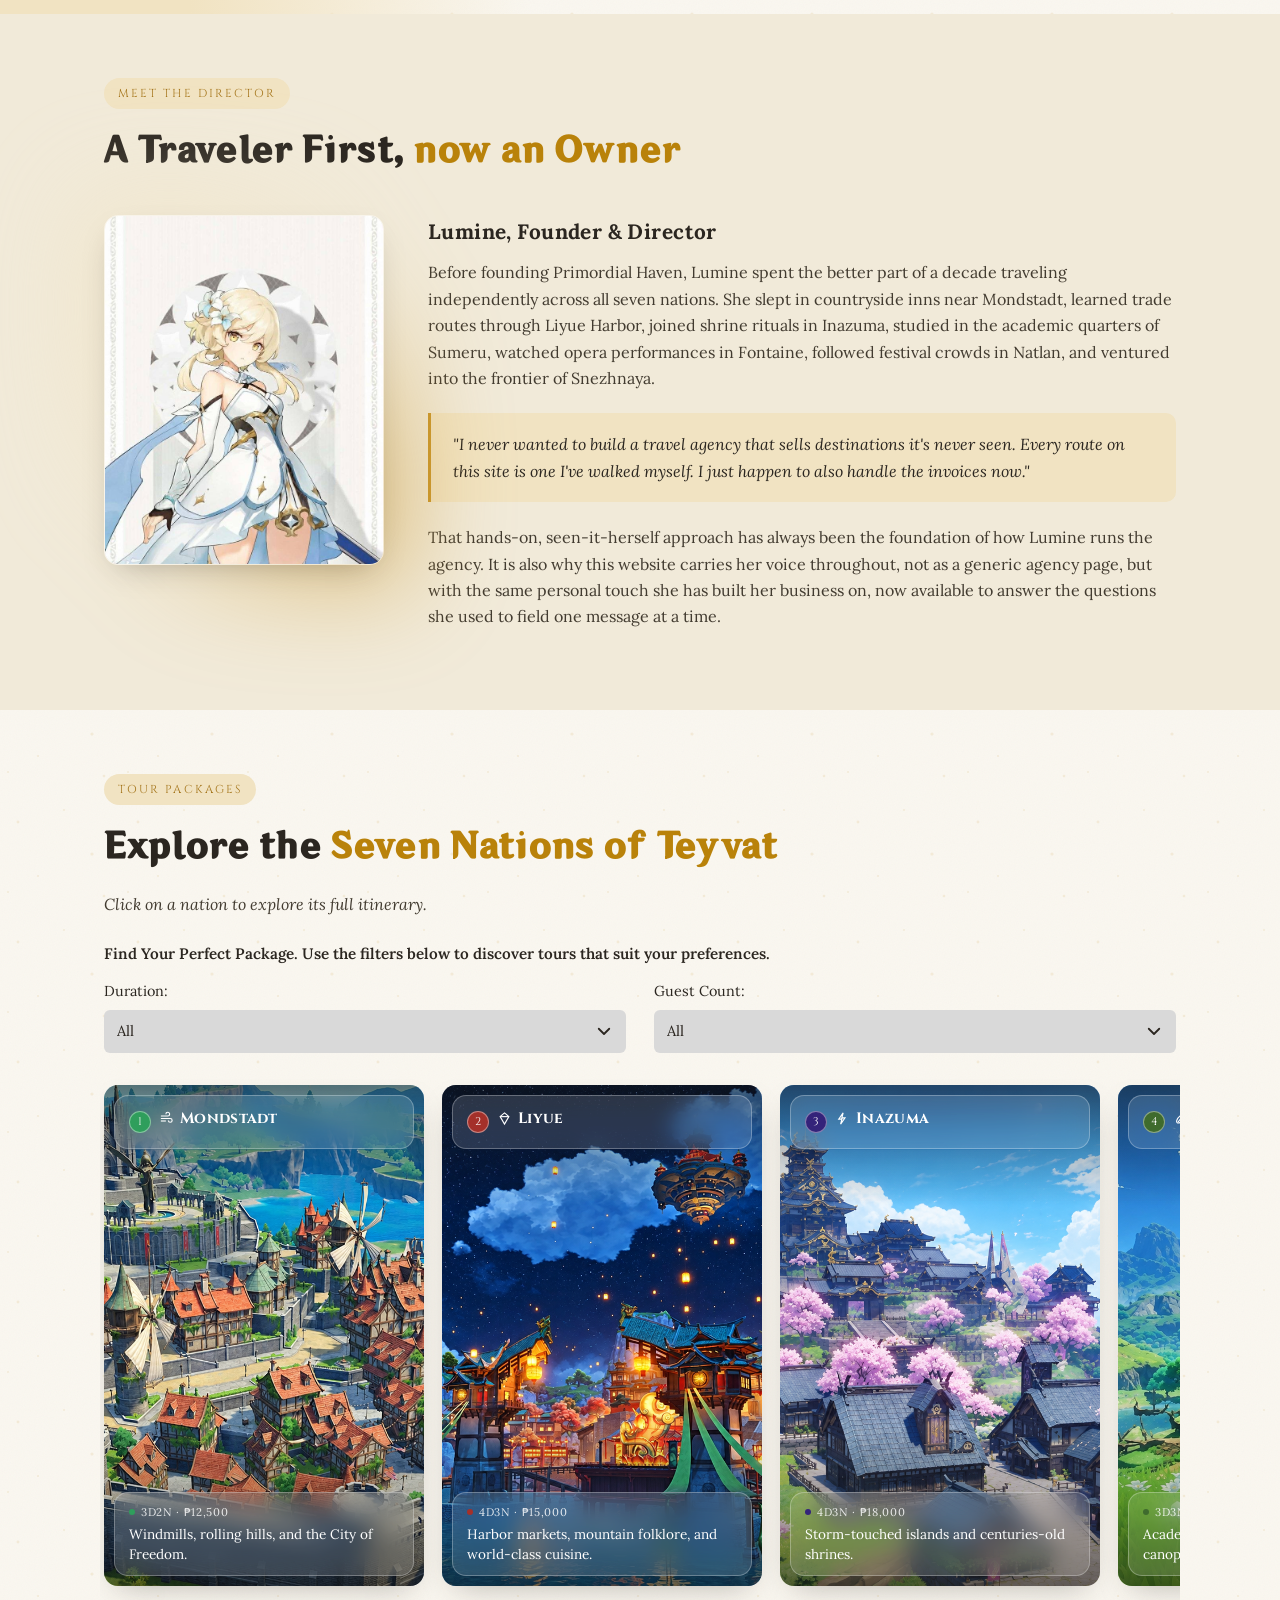
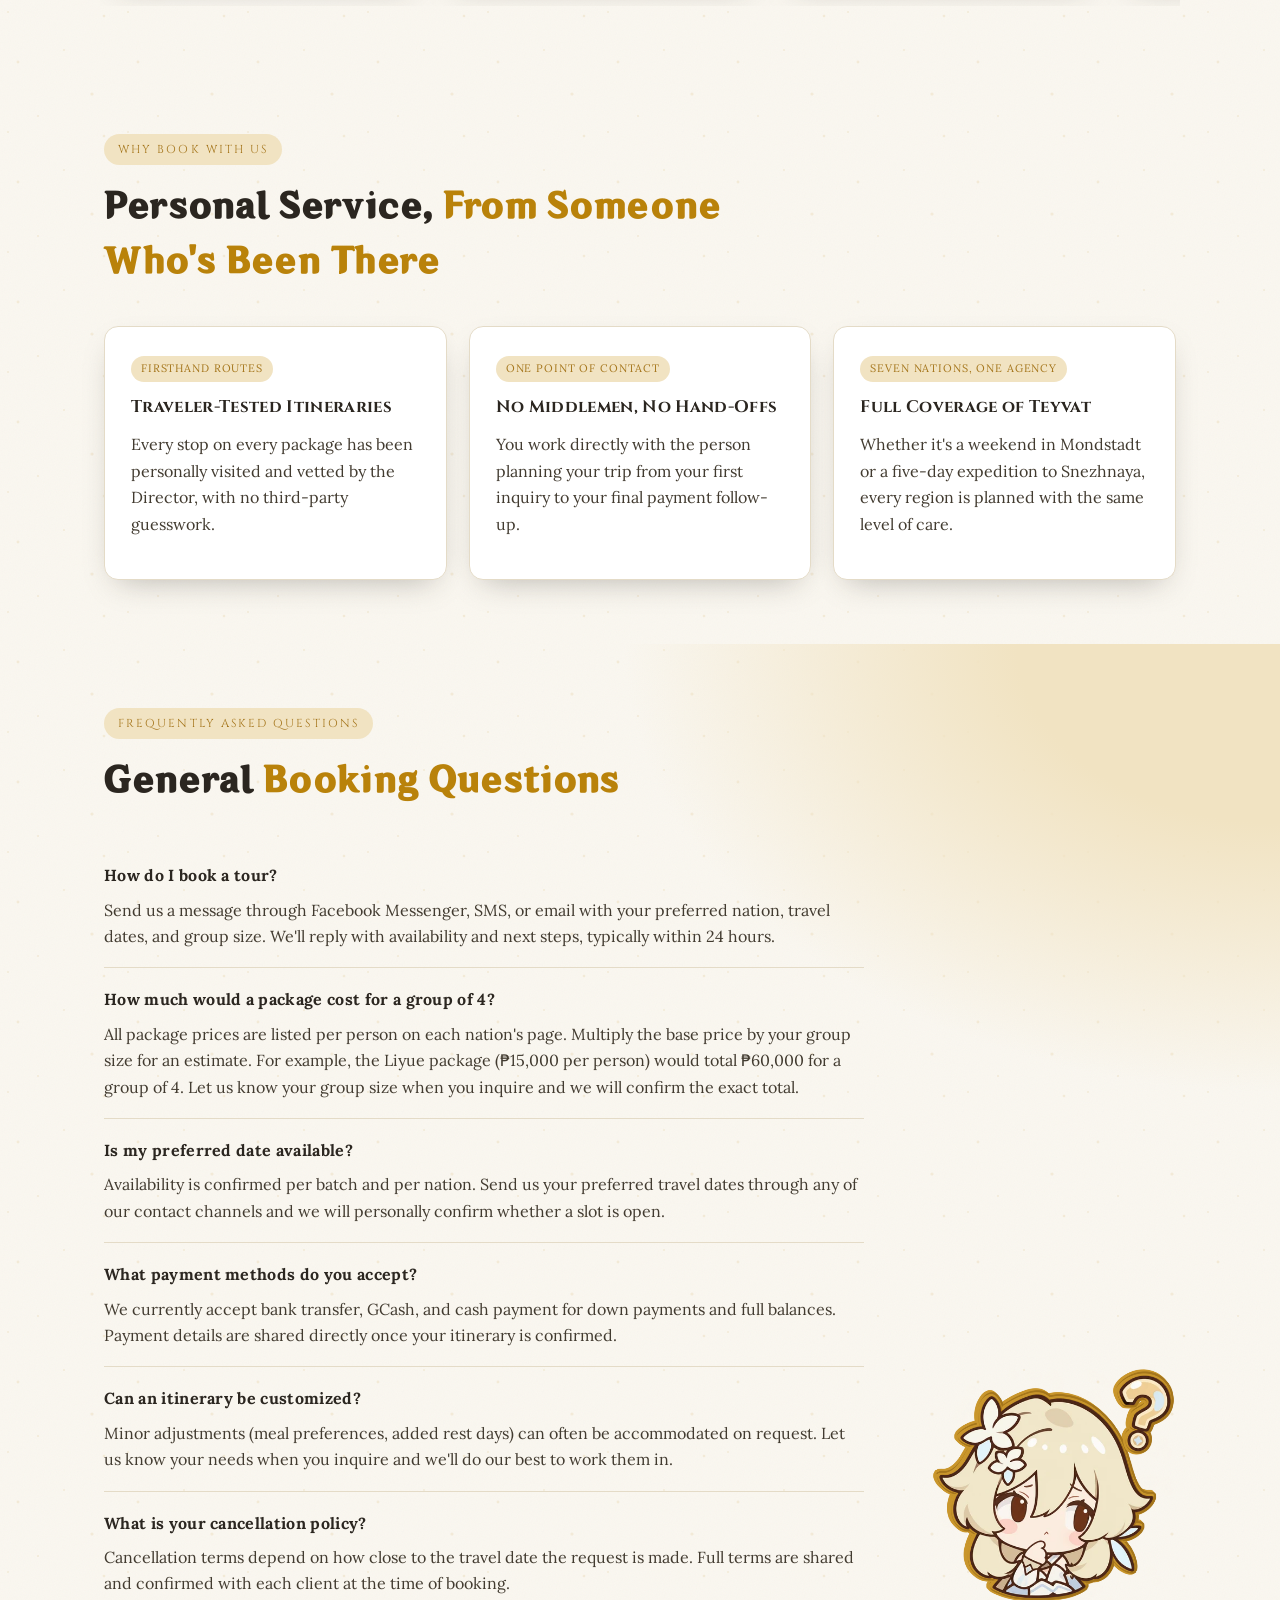
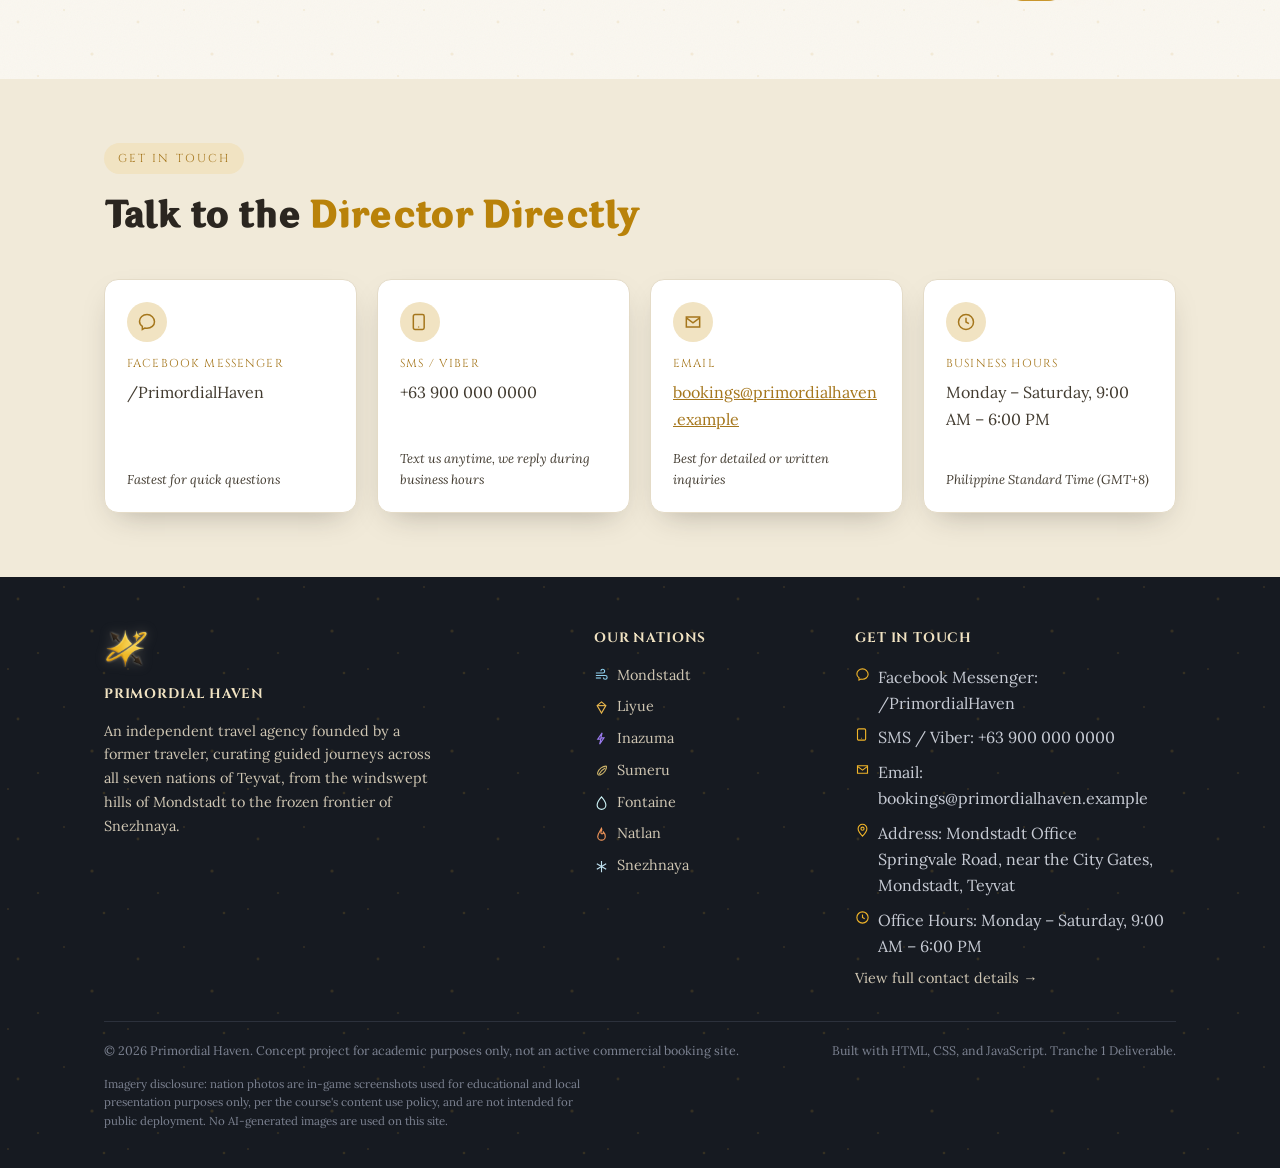
==== commit f65714fd: "Move PrimordialHaven HTML, CSS and images to repo root" ====
--- a/index.html
+++ b/index.html
@@ -3,18 +3,19 @@
 <head>
 <meta charset="UTF-8">
 <meta name="viewport" content="width=device-width, initial-scale=1.0">
-<title>Home | Teyvat Travel Services</title>
-<meta name="description" content="Teyvat Travel Services is an independent travel agency founded by a former traveler, offering guided tours across all seven nations of Teyvat.">
+<title>Home | Primordial Haven</title>
+<meta name="description" content="Primordial Haven is an independent travel agency founded by a former traveler, offering guided tours across all seven nations of Teyvat.">
 <meta property="og:type" content="website">
-<meta property="og:title" content="Home | Teyvat Travel Services">
-<meta property="og:description" content="Teyvat Travel Services is an independent travel agency founded by a former traveler, offering guided tours across all seven nations of Teyvat.">
+<meta property="og:title" content="Home | Primordial Haven">
+<meta property="og:description" content="Primordial Haven is an independent travel agency founded by a former traveler, offering guided tours across all seven nations of Teyvat.">
 <meta property="og:image" content="assets/img/home-hero.png">
-<link rel="icon" type="image/svg+xml" href="assets/img/favicon.svg">
+<link rel="icon" type="image/png" href="assets/img/logo-shadow-transparent.png">
 <link rel="preconnect" href="https://fonts.googleapis.com">
 <link
   href="https://fonts.googleapis.com/css2?family=Cinzel:wght@500;600;700&family=Lora:ital,wght@0,400;0,500;0,600;1,400&display=swap"
   rel="stylesheet">
 <link rel="stylesheet" href="assets/css/style.css">
+<link rel="stylesheet" href="assets/css/forms.css">
 </head>
 <body class="home-page">
 
@@ -22,7 +23,7 @@
   <header class="site-header">
     <div class="nav-wrap">
       <a href="index.html" class="logo" title="Return to Home">
-        <img class="logo-mark" src="assets/img/logo-emblem.png" alt="Teyvat Travel Services">Teyvat Travel Services</a>
+        <img class="logo-mark" src="assets/img/logo-shadow-transparent.png" alt="Primordial Haven">Primordial Haven</a>
       <nav class="primary-nav">
       <a href="index.html" class="active">Home</a>
       <div class="nav-dropdown">
@@ -52,7 +53,7 @@
       <p class="lede">Independent Travel Agency &middot; Founded by a Former Traveler</p>
       <div class="btn-row">
         <a href="#nations" class="btn">Explore Teyvat</a>
-        <a href="#contact" class="btn btn-outline">Contact Us</a>
+        <a href="#contact" class="btn btn-outline" data-open-form="inquiry">Contact Us</a>
       </div>
     </div>
     <a href="#about" class="scroll-cue" aria-label="Scroll down to learn more">&#9660;</a>
@@ -67,9 +68,9 @@
       </div>
       <p class="lede-center">Welcome to Teyvat, a land shaped by seven elements and watched
       over by seven Archons, where every nation carries its own customs, landscape, and story.
-      Teyvat Travel Services designs and guides tours through all seven of them.</p>
+      Primordial Haven designs and guides tours through all seven of them.</p>
       <div class="story-body">
-        <p>Teyvat Travel Services began as a notebook of hand-drawn maps and travel notes,
+        <p>Primordial Haven began as a notebook of hand-drawn maps and travel notes,
         gathered over years of independent journeys across all seven nations. What started as
         word-of-mouth trip planning for friends grew into a full-time agency, though it is still
         run single-handedly by its Director, who now juggles every inquiry, itinerary, and
@@ -93,12 +94,12 @@
       <div class="profile-wrap">
         <div class="photo-frame-wrap">
           <div class="photo-frame portrait">
-            <img src="assets/img/founder-portrait.jpg" alt="Lumine, Founder and Director of Teyvat Travel Services" style="object-position:50% 8%;">
+            <img src="assets/img/founder-portrait.jpg" alt="Lumine, Founder and Director of Primordial Haven" style="object-position:50% 8%;">
           </div>
         </div>
         <div>
           <h3 style="font-family:'Lora',serif;font-size:1.3rem;">Lumine, Founder &amp; Director</h3>
-          <p>Before founding Teyvat Travel Services, Lumine spent the better part of a decade
+          <p>Before founding Primordial Haven, Lumine spent the better part of a decade
           traveling independently across all seven nations. She slept in countryside inns
           near Mondstadt, learned trade routes through Liyue Harbor, joined shrine rituals in
           Inazuma, studied in the academic quarters of Sumeru, watched opera performances in
@@ -124,9 +125,45 @@
         <h2 class="nowrap-heading">Explore the <span class="accent-gold">Seven Nations of Teyvat</span></h2>
         <p class="nations-caption">Click on a nation to explore its full itinerary.</p>
       </div>
+      <!-- Package filters: narrow the nation cards by duration and group size -->
+      <div class="package-filter">
+        <p class="package-filter-intro">Find Your Perfect Package. Use the filters below to discover tours that suit your preferences.</p>
+        <div class="package-filter-row">
+          <div class="filter-field">
+            <label for="filter-duration">Duration:</label>
+            <select id="filter-duration">
+              <option value="all">All</option>
+              <option value="3 Days, 2 Nights">3 Days, 2 Nights</option>
+              <option value="3 Days, 3 Nights">3 Days, 3 Nights</option>
+              <option value="4 Days, 3 Nights">4 Days, 3 Nights</option>
+              <option value="5 Days, 4 Nights">5 Days, 4 Nights</option>
+            </select>
+          </div>
+          <div class="filter-field">
+            <label for="filter-guests">Guest Count:</label>
+            <select id="filter-guests">
+              <option value="all">All</option>
+              <option value="1">1 Guest</option>
+              <option value="2">2 Guests</option>
+              <option value="3">3 Guests</option>
+              <option value="4">4 Guests</option>
+              <option value="5">5 Guests</option>
+              <option value="6">6 Guests</option>
+              <option value="7">7 Guests</option>
+              <option value="8">8 Guests</option>
+              <option value="9">9 Guests</option>
+              <option value="10">10 Guests</option>
+            </select>
+          </div>
+        </div>
+        <p class="package-filter-empty" id="filter-empty" role="status" aria-live="polite" hidden>
+          No packages match those filters yet. Try a different duration or guest count, or
+          <button type="button" class="filter-reset" id="filter-reset">show all packages</button>.
+        </p>
+      </div>
       <div class="nations-carousel">
         <div class="nations-track">
-          <a id="slide-mondstadt" class="nation-slide" href="mondstadt.html" style="background-image:url('assets/img/mondstadt-hero.png');--nc:#2f9e5c;">
+          <a id="slide-mondstadt" class="nation-slide" href="mondstadt.html" data-duration="3 Days, 2 Nights" data-min-guests="1" data-max-guests="6" style="background-image:url('assets/img/mondstadt-hero.png');--nc:#2f9e5c;">
             <div class="nation-slide-top">
               <span class="nation-slide-num">1</span>
               <h3><svg class="nation-icon" viewBox="0 0 24 24" fill="none" stroke="currentColor" stroke-width="1.8" aria-hidden="true"><title>Anemo (Wind)</title><path d="M3 8h11a3 3 0 1 0-3-3"/><path d="M3 12h15a3 3 0 1 1-3 3"/><path d="M3 16h8"/></svg>Mondstadt</h3>
@@ -136,7 +173,7 @@
               <p>Windmills, rolling hills, and the City of Freedom.</p>
             </div>
           </a>
-          <a id="slide-liyue" class="nation-slide" href="liyue.html" style="background-image:url('assets/img/liyue-hero.png');--nc:#a4302a;">
+          <a id="slide-liyue" class="nation-slide" href="liyue.html" data-duration="4 Days, 3 Nights" data-min-guests="4" data-max-guests="8" style="background-image:url('assets/img/liyue-hero.png');--nc:#a4302a;">
             <div class="nation-slide-top">
               <span class="nation-slide-num">2</span>
               <h3><svg class="nation-icon" viewBox="0 0 24 24" fill="none" stroke="currentColor" stroke-width="1.8" aria-hidden="true"><title>Geo (Rock)</title><path d="M12 3l7 6-7 12-7-12z"/><path d="M5 9h14"/></svg>Liyue</h3>
@@ -146,7 +183,7 @@
               <p>Harbor markets, mountain folklore, and world-class cuisine.</p>
             </div>
           </a>
-          <a id="slide-inazuma" class="nation-slide" href="inazuma.html" style="background-image:url('assets/img/inazuma-hero.png');--nc:#34237a;">
+          <a id="slide-inazuma" class="nation-slide" href="inazuma.html" data-duration="4 Days, 3 Nights" data-min-guests="4" data-max-guests="6" style="background-image:url('assets/img/inazuma-hero.png');--nc:#34237a;">
             <div class="nation-slide-top">
               <span class="nation-slide-num">3</span>
               <h3><svg class="nation-icon" viewBox="0 0 24 24" fill="none" stroke="currentColor" stroke-width="1.8" aria-hidden="true"><title>Electro (Lightning)</title><path d="M13 3 6 13h5l-2 8 7-10h-5l2-8z"/></svg>Inazuma</h3>
@@ -156,7 +193,7 @@
               <p>Storm-touched islands and centuries-old shrines.</p>
             </div>
           </a>
-          <a id="slide-sumeru" class="nation-slide" href="sumeru.html" style="background-image:url('assets/img/sumeru-hero.png');--nc:#3f6b2e;">
+          <a id="slide-sumeru" class="nation-slide" href="sumeru.html" data-duration="3 Days, 3 Nights" data-min-guests="1" data-max-guests="5" style="background-image:url('assets/img/sumeru-hero.png');--nc:#3f6b2e;">
             <div class="nation-slide-top">
               <span class="nation-slide-num">4</span>
               <h3><svg class="nation-icon" viewBox="0 0 24 24" fill="none" stroke="currentColor" stroke-width="1.8" aria-hidden="true"><title>Dendro (Nature)</title><path d="M19 5C14 5 8 9 6 15c-1 3 1 5 4 4 6-2 10-8 10-13 0-.5-.5-1-1-1Z"/><path d="M8 18c2-4 6-8 10-10"/></svg>Sumeru</h3>
@@ -166,7 +203,7 @@
               <p>Academic halls meet a mystical rainforest canopy.</p>
             </div>
           </a>
-          <a id="slide-fontaine" class="nation-slide" href="fontaine.html" style="background-image:url('assets/img/fontaine-hero.png');--nc:#1f9db5;">
+          <a id="slide-fontaine" class="nation-slide" href="fontaine.html" data-duration="5 Days, 4 Nights" data-min-guests="2" data-max-guests="6" style="background-image:url('assets/img/fontaine-hero.png');--nc:#1f9db5;">
             <div class="nation-slide-top">
               <span class="nation-slide-num">5</span>
               <h3><svg class="nation-icon" viewBox="0 0 24 24" fill="none" stroke="currentColor" stroke-width="1.8" aria-hidden="true"><title>Hydro (Water)</title><path d="M12 3s7 8 7 13a7 7 0 0 1-14 0c0-5 7-13 7-13Z"/></svg>Fontaine</h3>
@@ -176,7 +213,7 @@
               <p>Canals, courtrooms, and clockwork elegance.</p>
             </div>
           </a>
-          <a id="slide-natlan" class="nation-slide" href="natlan.html" style="background-image:url('assets/img/natlan-hero.png');--nc:#a8391c;">
+          <a id="slide-natlan" class="nation-slide" href="natlan.html" data-duration="4 Days, 3 Nights" data-min-guests="4" data-max-guests="10" style="background-image:url('assets/img/natlan-hero.png');--nc:#a8391c;">
             <div class="nation-slide-top">
               <span class="nation-slide-num">6</span>
               <h3><svg class="nation-icon" viewBox="0 0 24 24" fill="none" stroke="currentColor" stroke-width="1.8" aria-hidden="true"><title>Pyro (Fire)</title><path d="M12 2c2 3-1 4-1 7 0 1.5 1 2 2 2 1.5 0 2-1.5 2-3 2 2 3 5 3 7a6 6 0 0 1-12 0c0-5 4-8 6-13Z"/></svg>Natlan</h3>
@@ -186,7 +223,7 @@
               <p>Volcanic ridgelines, hot springs, and tribal festivals.</p>
             </div>
           </a>
-          <a id="slide-snezhnaya" class="nation-slide" href="snezhnaya.html" style="background-image:url('assets/img/snezhnaya-hero.png');--nc:#5b7480;">
+          <a id="slide-snezhnaya" class="nation-slide" href="snezhnaya.html" data-duration="5 Days, 4 Nights" data-min-guests="2" data-max-guests="6" style="background-image:url('assets/img/snezhnaya-hero.png');--nc:#5b7480;">
             <div class="nation-slide-top">
               <span class="nation-slide-num">7</span>
               <h3><svg class="nation-icon" viewBox="0 0 24 24" fill="none" stroke="currentColor" stroke-width="1.8" aria-hidden="true"><title>Cryo (Ice)</title><path d="M12 3v18M4.5 7.5l15 9M19.5 7.5l-15 9"/></svg>Snezhnaya</h3>
@@ -293,7 +330,7 @@
             </svg>
           </div>
           <span class="label">Facebook Messenger</span>
-          <p>/TeyvatTravelServices</p>
+          <p>/PrimordialHaven</p>
           <span class="hint">Fastest for quick questions</span>
         </div>
         <div class="contact-item">
@@ -315,7 +352,7 @@
             </svg>
           </div>
           <span class="label">Email</span>
-          <p><a href="mailto:bookings@teyvattravel.example">bookings@teyvattravel.example</a></p>
+          <p><a href="mailto:bookings@primordialhaven.example">bookings@primordialhaven.example</a></p>
           <span class="hint">Best for detailed or written inquiries</span>
         </div>
         <div class="contact-item">
@@ -339,8 +376,8 @@
     <div class="container">
       <div class="footer-grid">
         <div>
-          <img class="footer-logo" src="assets/img/logo-emblem.png" alt="Teyvat Travel Services">
-          <h4>Teyvat Travel Services</h4>
+          <img class="footer-logo" src="assets/img/logo-shadow-transparent.png" alt="Primordial Haven">
+          <h4>Primordial Haven</h4>
           <p style="color:#cfc6b3;font-size:0.9rem;max-width:38ch;">
             An independent travel agency founded by a former traveler, curating
             guided journeys across all seven nations of Teyvat, from the
@@ -367,7 +404,7 @@
                 <svg viewBox="0 0 24 24" fill="none" stroke="currentColor" stroke-width="1.8">
                   <path d="M12 3C7 3 3 6.6 3 11c0 2.5 1.3 4.7 3.4 6.2V21l3-1.7c.8.2 1.7.3 2.6.3 5 0 9-3.6 9-8s-4-8.6-9-8.6Z"/>
                 </svg>
-              </span>Facebook Messenger: /TeyvatTravelServices</li>
+              </span>Facebook Messenger: /PrimordialHaven</li>
             <li>
               <span class="footer-icon" aria-hidden="true">
                 <svg viewBox="0 0 24 24" fill="none" stroke="currentColor" stroke-width="1.8">
@@ -381,7 +418,7 @@
                   <path d="M4 6h16v12H4z"/>
                   <path d="m4 7 8 6 8-6"/>
                 </svg>
-              </span>Email: bookings@teyvattravel.example</li>
+              </span>Email: bookings@primordialhaven.example</li>
             <li>
               <span class="footer-icon" aria-hidden="true">
                 <svg viewBox="0 0 24 24" fill="none" stroke="currentColor" stroke-width="1.8">
@@ -401,8 +438,8 @@
         </div>
       </div>
       <div class="footer-note">
-        <span>&copy; 2026 Teyvat Travel Services. Concept project for academic purposes only, not an active commercial booking site.</span>
-        <span>Built with HTML and CSS. Tranche 1 Deliverable.</span>
+        <span>&copy; 2026 Primordial Haven. Concept project for academic purposes only, not an active commercial booking site.</span>
+        <span>Built with HTML, CSS, and JavaScript. Tranche 1 Deliverable.</span>
       </div>
       <p class="disclosure" style="margin-top:14px;">
         Imagery disclosure: nation photos are in-game screenshots used for educational and local
@@ -411,5 +448,12 @@
       </p>
     </div>
   </footer>
+<script src="assets/js/package-filter.js" defer></script>
+<script src="assets/js/packages.js" defer></script>
+<script src="assets/js/form-utils.js" defer></script>
+<script src="assets/js/form-modal.js" defer></script>
+<script src="assets/js/booking-form.js" defer></script>
+<script src="assets/js/inquiry-form.js" defer></script>
+<script src="assets/js/katheryne.js" defer></script>
 </body>
 </html>
--- a/assets/css/style.css
+++ b/assets/css/style.css
@@ -1,4 +1,4 @@
-/* Teyvat Travel Services — shared stylesheet for all 8 pages, numbered sections 1-10 below. */
+/* Primordial Haven — shared stylesheet for all 8 pages, numbered sections 1-10 below. */
 
 /* ---------- 1. Colors and basic page setup ---------- */
 
@@ -219,9 +219,9 @@
   white-space: nowrap;
 }
 
-/* The round gold "TT" badge next to the site name. */
+/* The Primordial Haven emblem next to the site name. */
 .logo-mark {
-  height: 34px;
+  height: 38px;
   width: auto;
   flex-shrink: 0;
   filter: drop-shadow(0 0 5px rgba(240, 180, 41, 0.75)) drop-shadow(0 0 11px rgba(240, 180, 41, 0.4));
@@ -1713,13 +1713,13 @@
   margin-bottom: 14px;
 }
 
-/* Smaller version of the header logo; inverted to white since the
-   artwork is solid black and the footer background is dark. */
+/* Footer copy of the header emblem, in its own gold and brown colors.
+   A soft cream glow keeps the dark arrows visible on the dark footer. */
 .footer-logo {
   display: block;
-  height: 22px;
+  height: 44px;
   width: auto;
-  filter: invert(1);
+  filter: drop-shadow(0 0 1px rgba(241, 227, 194, 0.55)) drop-shadow(0 0 6px rgba(241, 227, 194, 0.25));
   margin-bottom: 12px;
 }
 
@@ -1811,12 +1811,412 @@
   }
 }
 
+/* ---------- 11. Tour Packages filters (homepage) ---------- */
+
+.package-filter {
+  margin: -12px 0 26px;
+}
+
+.package-filter-intro {
+  font-weight: 600;
+  font-size: 0.95rem;
+  color: var(--ink);
+  margin-bottom: 14px;
+}
+
+/* Duration on the left, Guest Count on the right. */
+.package-filter-row {
+  display: grid;
+  grid-template-columns: repeat(2, minmax(0, 1fr));
+  gap: 14px 28px;
+}
+
+.filter-field label {
+  display: block;
+  font-size: 0.9rem;
+  color: var(--ink);
+  margin-bottom: 6px;
+}
+
+.filter-field select {
+  width: 100%;
+  -webkit-appearance: none;
+  appearance: none;
+  font: inherit;
+  font-size: 0.92rem;
+  color: var(--ink);
+  background:
+    url("data:image/svg+xml,%3Csvg xmlns='http://www.w3.org/2000/svg' viewBox='0 0 24 24' fill='none' stroke='%232b2620' stroke-width='2.4' stroke-linecap='round' stroke-linejoin='round'%3E%3Cpath d='m5 9 7 7 7-7'/%3E%3C/svg%3E")
+      no-repeat right 12px center / 18px,
+    #d9d9d9;
+  border: 1px solid transparent;
+  border-radius: 6px;
+  padding: 8px 42px 8px 12px;
+  cursor: pointer;
+  transition: border-color 0.15s, background-color 0.15s;
+}
+
+.filter-field select:hover {
+  border-color: var(--brand-dark);
+}
+
+.filter-field select:focus-visible {
+  outline: 3px solid var(--accent-dark);
+  outline-offset: 2px;
+}
+
+.package-filter-empty {
+  margin: 18px 0 0;
+  padding: 16px 20px;
+  background: var(--card);
+  border: 1px dashed var(--line);
+  border-radius: var(--radius);
+  font-style: italic;
+  color: var(--ink-soft);
+}
+
+.filter-reset {
+  font: inherit;
+  font-style: italic;
+  color: var(--brand-dark);
+  background: none;
+  border: none;
+  padding: 0;
+  text-decoration: underline;
+  cursor: pointer;
+}
+
+/* Cards (and the whole track) hidden by the filter. */
+.nation-slide[hidden],
+.nations-track[hidden] {
+  display: none !important;
+}
+
+/* ---------- 12. Katheryne floating icon (home + nation pages) ---------- */
+
+/* The widget: a round icon that sits at the bottom-right of the hero.
+   katheryne.js moves it to <body> and adds .is-docked once the hero
+   scrolls away, so it stays at the bottom-right of the screen. */
+.kath {
+  position: absolute;
+  right: 28px;
+  bottom: 28px;
+  z-index: 45;
+  width: 88px;
+  height: 88px;
+}
+
+.kath.is-docked {
+  position: fixed;
+  right: 24px;
+  bottom: 24px;
+}
+
+.kath.kath-pop {
+  animation: kathPop 0.3s ease;
+}
+
+@keyframes kathPop {
+  from { opacity: 0; transform: translateY(10px) scale(0.92); }
+  to   { opacity: 1; transform: none; }
+}
+
+.kath-launcher {
+  display: block;
+  width: 100%;
+  height: 100%;
+  padding: 0;
+  border: none;
+  border-radius: 50%;
+  background: #1d3a24;
+  cursor: pointer;
+  overflow: hidden;
+  box-shadow: 0 10px 24px -8px rgba(0, 0, 0, 0.6);
+  transition: transform 0.2s, box-shadow 0.2s;
+}
+
+.kath-launcher img {
+  width: 100%;
+  height: 100%;
+  object-fit: cover;
+  border-radius: 50%;
+}
+
+.kath-launcher:hover {
+  transform: scale(1.06);
+  box-shadow: 0 14px 30px -8px rgba(0, 0, 0, 0.65);
+}
+
+.kath-launcher:focus-visible {
+  outline: 3px solid #fff;
+  outline-offset: 3px;
+  border-radius: 50%;
+}
+
+/* State 2: speech bubble to the left of the icon. */
+.kath-bubble {
+  position: absolute;
+  right: calc(100% + 16px);
+  top: 50%;
+  width: max-content;
+  max-width: min(320px, calc(100vw - 150px));
+  padding: 16px 40px 16px 22px;
+  background: #d9d9d9;
+  border-radius: 24px;
+  box-shadow: var(--shadow);
+  cursor: pointer;
+  opacity: 0;
+  visibility: hidden;
+  transform: translate(10px, -50%);
+  transition: opacity 0.3s ease, transform 0.3s ease, visibility 0.3s;
+}
+
+.kath[data-state="bubble"] .kath-bubble {
+  opacity: 1;
+  visibility: visible;
+  transform: translate(0, -50%);
+}
+
+.kath-bubble-title {
+  margin: 0 0 4px;
+  font-family: "Lora", Georgia, serif;
+  font-size: 1rem;
+  font-weight: 600;
+  line-height: 1.3;
+  color: var(--ink);
+}
+
+.kath-bubble-sub {
+  margin: 0;
+  font-size: 0.8rem;
+  line-height: 1.3;
+  color: var(--ink-soft);
+}
+
+.kath-bubble-close {
+  position: absolute;
+  top: 8px;
+  right: 10px;
+  width: 24px;
+  height: 24px;
+  padding: 0;
+  border: none;
+  border-radius: 50%;
+  background: transparent;
+  color: var(--ink-soft);
+  font-size: 1.1rem;
+  line-height: 1;
+  cursor: pointer;
+}
+
+.kath-bubble-close:hover {
+  background: rgba(0, 0, 0, 0.08);
+  color: var(--ink);
+}
+
+/* State 3: two buttons stacked above the icon. */
+.kath-actions {
+  position: absolute;
+  right: 0;
+  bottom: calc(100% + 14px);
+  display: flex;
+  flex-direction: column;
+  align-items: flex-end;
+  gap: 12px;
+  opacity: 0;
+  visibility: hidden;
+  transform: translateY(10px);
+  transition: opacity 0.25s ease, transform 0.25s ease, visibility 0.25s;
+}
+
+.kath[data-state="menu"] .kath-actions {
+  opacity: 1;
+  visibility: visible;
+  transform: none;
+}
+
+.kath-action {
+  display: block;
+  text-decoration: none;
+  min-width: 210px;
+  padding: 14px 26px;
+  border: none;
+  border-radius: 20px;
+  font-family: "Cinzel", serif;
+  font-size: 0.95rem;
+  letter-spacing: 0.02em;
+  text-align: left;
+  color: var(--ink);
+  cursor: pointer;
+  box-shadow: var(--shadow);
+  transition: transform 0.15s, background-color 0.15s;
+}
+
+.kath-action:hover {
+  transform: translateY(-2px);
+}
+
+.kath-action-inquiry {
+  background: #d9d9d9;
+}
+
+.kath-action-inquiry:hover {
+  background: #cccccc;
+}
+
+/* Same gold as the "Explore Teyvat" button. */
+.kath-action-book {
+  background: var(--brand);
+  color: #2a2210;
+}
+
+.kath-action-book:hover {
+  background: var(--brand-dark);
+}
+
+@media (prefers-reduced-motion: reduce) {
+  .kath,
+  .kath * {
+    animation: none !important;
+    transition: none !important;
+  }
+}
+
+/* ---------- 13. Responsive: tablets and phones ---------- */
+
+/* Tablets */
+@media (max-width: 860px) {
+  section.block {
+    padding: 56px 20px;
+  }
+  .footer-grid {
+    grid-template-columns: 1fr 1fr;
+  }
+  .footer-grid > div:first-child {
+    grid-column: 1 / -1;
+  }
+}
+
+@media (max-width: 720px) {
+  .footer-grid {
+    grid-template-columns: 1fr;
+  }
+  .profile-wrap {
+    max-width: 420px;
+  }
+}
+
+/* Phones (roughly 360-480px) */
+@media (max-width: 640px) {
+  .nav-wrap {
+    padding: 10px 16px;
+    gap: 6px;
+  }
+  nav.primary-nav {
+    width: 100%;
+  }
+  /* Keep the Nations menu inside the screen. */
+  .nav-dropdown-menu {
+    max-width: calc(100vw - 32px);
+  }
+  .hero-full {
+    min-height: 560px;
+  }
+  .hero-full .hero-content-full {
+    padding: 90px 18px 110px;
+  }
+  .package-filter-row {
+    grid-template-columns: 1fr;
+  }
+  .kath {
+    width: 64px;
+    height: 64px;
+    right: 16px;
+    bottom: 16px;
+  }
+  .kath.is-docked {
+    right: 14px;
+    bottom: 14px;
+  }
+  .kath-bubble {
+    right: calc(100% + 10px);
+    max-width: calc(100vw - 64px - 14px - 10px - 24px);
+    padding: 12px 32px 12px 16px;
+    border-radius: 18px;
+  }
+  .kath-bubble-title {
+    font-size: 0.88rem;
+  }
+  .kath-bubble-sub {
+    font-size: 0.74rem;
+  }
+  .kath-action {
+    min-width: 180px;
+    padding: 12px 20px;
+    font-size: 0.85rem;
+    border-radius: 16px;
+  }
+}
+
+@media (max-width: 480px) {
+  section.block {
+    padding: 44px 6px;
+  }
+  .container {
+    padding: 0 12px;
+  }
+  .site-footer {
+    padding-left: 18px;
+    padding-right: 18px;
+  }
+  .footer-note {
+    flex-direction: column;
+  }
+  .card {
+    padding: 22px;
+  }
+  .lede-center {
+    font-size: 1.08rem;
+  }
+  .lore-block {
+    padding: 26px 22px;
+  }
+  .price-panel {
+    padding: 24px 20px;
+  }
+  .price-panel .amount {
+    font-size: 1.7rem;
+  }
+  .stop-banner {
+    aspect-ratio: auto;
+    min-height: 420px;
+  }
+  .stop-banner-overlay {
+    padding: 16px;
+  }
+  .stop-banner-text {
+    padding: 18px 18px;
+  }
+  .hero-split .hero-content {
+    padding: 32px 18px;
+  }
+  .faq-chibi {
+    width: 150px;
+  }
+  /* The soft glow behind photos is pulled in so it stays inside the
+     narrower phone margins instead of widening the page. */
+  .photo-frame-wrap::before {
+    inset: -14px;
+  }
+}
+
 /* Strips photos/nav/decoration when printed, so it's just readable text. */
 @media print {
   body {
     background: #fff;
   }
   .site-header,
+  .kath,
   .scroll-cue,
   .btn-row,
   footer.site-footer {
@@ -1861,3 +2261,44 @@
     text-decoration: underline;
   }
 }
+
+/* ---------- 14. Full-screen hero banners ----------*/ 
+:root {
+  --header-h: 67px;
+}
+
+@media (max-width: 640px) {
+  :root {
+    --header-h: 100px; /* the menu stacks under the logo on phones */
+  }
+}
+
+@media screen {
+  .hero-full,
+  .hero-split {
+    min-height: calc(100vh - var(--header-h));
+  }
+  @supports (height: 100svh) {
+    .hero-full,
+    .hero-split {
+      /* svh = the screen height with phone browser toolbars showing */
+      min-height: calc(100svh - var(--header-h));
+    }
+  }
+}
+
+/* Phones/tablets: on nation pages the photo stacks above the title.
+   Let the photo take up whatever space the text doesn't need. */
+@media screen and (max-width: 860px) {
+  .hero-split {
+    display: flex;
+    flex-direction: column;
+  }
+  .hero-split .hero-media {
+    flex: 1 1 260px;
+  }
+  .hero-split .hero-media .media-sharp {
+    position: absolute;
+    inset: 0;
+  }
+}
--- a/assets/css/forms.css
+++ b/assets/css/forms.css
@@ -0,0 +1,701 @@
+/* Primordial Haven — shared form styles (Booking form now, Inquiry form next).
+   Loaded after style.css, so it reuses the site's fonts and color variables.
+   Every form opens inside the same pop-up (.form-modal, from
+   assets/js/form-modal.js) over a blurred view of the current page.
+   Building the Inquiry form: reuse .form-card, .form-head, .form-close,
+   .form-body, .field*, .pill-input, .pill-btn* and .form-actions*; only
+   form-specific layout (like .field-row-package) is unique to a form. */
+
+:root {
+  --form-card-bg: #f0f0f0;        /* light gray card, from the design */
+  --form-field-bg: #fff8c2;       /* pale yellow pill fields, from the design */
+  --form-field-border: #6b6455;
+  --form-field-shadow: 0 3px 4px rgba(43, 38, 32, 0.32);
+  --form-error: #b3261e;
+  --form-gap: 16px;
+}
+
+/* ---------- Pop-up modal ---------- */
+
+/* Covers the whole screen with a light dark tint plus a blur, so the
+   current page stays visible but soft behind the form. It scrolls on its
+   own if a form is taller than the screen. */
+.form-modal {
+  position: fixed;
+  inset: 0;
+  z-index: 200;
+  display: flex;
+  padding: 40px 24px;
+  overflow-y: auto;
+  overscroll-behavior: contain;
+  background: rgba(22, 26, 33, 0.38);
+  -webkit-backdrop-filter: blur(7px);
+  backdrop-filter: blur(7px);
+  animation: formModalFade 0.2s ease;
+}
+
+.form-modal[hidden] {
+  display: none;
+}
+
+/* Centers the card; margin:auto keeps tall cards scrollable from the top. */
+.form-modal-dialog {
+  margin: auto;
+  width: 100%;
+  display: flex;
+  justify-content: center;
+  animation: formModalRise 0.25s ease;
+}
+
+/* One wrapper per form; only the open form's wrapper is shown. */
+.form-modal-content {
+  display: contents;
+}
+
+.form-modal-content[hidden] {
+  display: none;
+}
+
+.form-modal-dialog:focus {
+  outline: none;
+}
+
+@keyframes formModalFade {
+  from { opacity: 0; }
+  to   { opacity: 1; }
+}
+
+@keyframes formModalRise {
+  from { opacity: 0; transform: translateY(14px) scale(0.98); }
+  to   { opacity: 1; transform: none; }
+}
+
+@media (prefers-reduced-motion: reduce) {
+  .form-modal,
+  .form-modal-dialog {
+    animation: none;
+  }
+}
+
+/* Stops the page behind from scrolling while a form is open. */
+html.form-modal-open,
+html.form-modal-open body {
+  overflow: hidden;
+}
+
+/* ---------- Card ---------- */
+
+.form-card {
+  width: 100%;
+  max-width: 916px;
+  background: var(--form-card-bg);
+  border-radius: 20px;
+  padding: 30px 40px 48px;
+  position: relative;
+  box-shadow: 0 24px 60px -24px rgba(0, 0, 0, 0.55);
+}
+
+/* Round X in the top-right corner of every form card. */
+.form-close {
+  position: absolute;
+  top: 14px;
+  right: 14px;
+  width: 36px;
+  height: 36px;
+  display: flex;
+  align-items: center;
+  justify-content: center;
+  padding: 0;
+  border: none;
+  border-radius: 50%;
+  background: transparent;
+  color: var(--ink-soft);
+  font-size: 1.6rem;
+  line-height: 1;
+  cursor: pointer;
+  transition: background-color 0.15s, color 0.15s;
+}
+
+.form-close:hover {
+  background: rgba(43, 38, 32, 0.08);
+  color: var(--ink);
+}
+
+.form-close:focus-visible {
+  outline: 3px solid var(--brand-dark);
+  outline-offset: 2px;
+}
+
+.form-card[hidden] {
+  display: none;
+}
+
+.form-head {
+  display: flex;
+  align-items: center;
+  justify-content: center;
+  gap: 12px;
+  margin-bottom: 26px;
+}
+
+.form-head a {
+  display: block;
+  flex-shrink: 0;
+}
+
+.form-logo {
+  height: 46px;
+  width: auto;
+}
+
+.form-head h2 {
+  margin: 0;
+  font-size: 1.65rem;
+  color: var(--ink);
+}
+
+.form-card h2:focus {
+  outline: none;
+}
+
+/* Centered content column inside the card. */
+.form-body {
+  max-width: 630px;
+  margin: 0 auto;
+}
+
+.form-subhead {
+  margin: 34px 0 14px;
+  font-size: 1.15rem;
+  color: var(--ink);
+}
+
+/* ---------- Fields ---------- */
+
+.field-group {
+  border: 0;
+  margin: 0;
+  padding: 0;
+  min-width: 0;
+}
+
+.field,
+.field-group {
+  margin-bottom: var(--form-gap);
+  min-width: 0;
+}
+
+.field-row .field {
+  margin-bottom: 0;
+}
+
+.field-label {
+  display: block;
+  padding: 0 0 4px 16px;
+  font-size: 0.95rem;
+  color: var(--ink);
+}
+
+legend.field-label {
+  float: left;      /* lets the legend sit like a normal label */
+  width: 100%;
+}
+
+.field-group .field-row {
+  clear: both;
+}
+
+.req {
+  color: #d93025;
+  margin-left: 1px;
+}
+
+.field-row {
+  display: grid;
+  gap: 0 var(--form-gap);
+}
+
+.field-row-2 {
+  grid-template-columns: repeat(2, minmax(0, 1fr));
+  column-gap: 72px;
+}
+
+.field-row-dates {
+  margin-top: 26px;
+  margin-bottom: var(--form-gap);
+}
+
+/* Pill-shaped text inputs, number inputs and dropdowns. */
+.pill-input {
+  display: block;
+  width: 100%;
+  height: 38px;
+  padding: 0 18px;
+  font: inherit;
+  font-size: 0.92rem;
+  color: var(--ink);
+  background: var(--form-field-bg);
+  border: 1px solid var(--form-field-border);
+  border-radius: 999px;
+  box-shadow: var(--form-field-shadow);
+  transition: border-color 0.15s, box-shadow 0.15s;
+}
+
+.pill-input::placeholder {
+  color: #9a8f6e;
+  opacity: 1;
+}
+
+.pill-input:focus {
+  outline: none;
+  border-color: var(--brand-dark);
+  box-shadow: var(--form-field-shadow), 0 0 0 3px rgba(240, 180, 41, 0.45);
+}
+
+.pill-input[aria-invalid="true"] {
+  border-color: var(--form-error);
+  box-shadow: var(--form-field-shadow), 0 0 0 2px rgba(179, 38, 30, 0.2);
+}
+
+.pill-select {
+  -webkit-appearance: none;
+  appearance: none;
+  padding-right: 42px;
+  cursor: pointer;
+  background-color: var(--form-field-bg);
+  background-image: url("data:image/svg+xml,%3Csvg xmlns='http://www.w3.org/2000/svg' viewBox='0 0 24 24' fill='none' stroke='%232b2620' stroke-width='2.6' stroke-linecap='round' stroke-linejoin='round'%3E%3Cpath d='m5 9 7 7 7-7'/%3E%3C/svg%3E");
+  background-repeat: no-repeat;
+  background-position: right 14px center;
+  background-size: 18px;
+}
+
+.pill-input[type="number"] {
+  padding-right: 10px;
+}
+
+/* Date fields: typed MM/DD/YYYY plus a small calendar button. */
+.date-wrap {
+  position: relative;
+}
+
+.date-wrap .pill-input {
+  padding-right: 40px;
+}
+
+.date-btn {
+  position: absolute;
+  top: 50%;
+  right: 8px;
+  transform: translateY(-50%);
+  width: 28px;
+  height: 28px;
+  padding: 3px;
+  border: none;
+  border-radius: 50%;
+  background: transparent;
+  color: var(--ink-soft);
+  cursor: pointer;
+}
+
+.date-btn:hover {
+  background: rgba(43, 38, 32, 0.08);
+  color: var(--ink);
+}
+
+.date-btn svg {
+  width: 100%;
+  height: 100%;
+}
+
+/* The browser's own date picker, kept invisible under the button. */
+.date-native {
+  position: absolute;
+  right: 8px;
+  bottom: 0;
+  width: 28px;
+  height: 1px;
+  opacity: 0;
+  pointer-events: none;
+  border: 0;
+  padding: 0;
+}
+
+/* Visually hidden, still read by screen readers. */
+.sr-only {
+  position: absolute;
+  width: 1px;
+  height: 1px;
+  margin: -1px;
+  padding: 0;
+  overflow: hidden;
+  clip: rect(0 0 0 0);
+  white-space: nowrap;
+  border: 0;
+}
+
+.field-error {
+  margin: 6px 0 0;
+  padding-left: 16px;
+  font-size: 0.8rem;
+  line-height: 1.4;
+  color: var(--form-error);
+}
+
+.field-error[hidden] {
+  display: none;
+}
+
+.form-error {
+  margin-top: 18px;
+  padding-left: 0;
+  text-align: center;
+}
+
+/* ---------- Buttons ---------- */
+
+.pill-btn {
+  display: inline-flex;
+  align-items: center;
+  justify-content: center;
+  height: 38px;
+  padding: 0 28px;
+  font: inherit;
+  font-size: 0.95rem;
+  color: #2a2210;
+  text-decoration: none;
+  border: 1px solid var(--form-field-border);
+  border-radius: 999px;
+  box-shadow: var(--form-field-shadow);
+  cursor: pointer;
+  transition: background-color 0.15s, transform 0.15s;
+}
+
+.pill-btn:hover {
+  transform: translateY(-1px);
+}
+
+.pill-btn:focus-visible {
+  outline: 3px solid var(--ink);
+  outline-offset: 3px;
+}
+
+.pill-btn:disabled {
+  opacity: 0.65;
+  cursor: wait;
+  transform: none;
+}
+
+/* Same gold as the "Explore Teyvat" button. */
+.pill-btn-gold {
+  background: var(--brand);
+}
+
+.pill-btn-gold:hover {
+  background: var(--brand-dark);
+}
+
+.pill-btn-cream {
+  background: var(--paper-alt);
+}
+
+.pill-btn-cream:hover {
+  background: #e7dcc3;
+}
+
+.pill-btn-light {
+  background: var(--form-field-bg);
+}
+
+.pill-btn-light:hover {
+  background: #fbefa0;
+}
+
+.form-actions {
+  margin-top: 46px;
+}
+
+.form-actions-center {
+  display: flex;
+  justify-content: center;
+}
+
+.form-actions-center .pill-btn {
+  min-width: 258px;
+}
+
+/* Back + Submit side by side on desktop. */
+.form-actions-split {
+  display: grid;
+  grid-template-columns: repeat(2, minmax(0, 1fr));
+  gap: 22px;
+}
+
+/* Message box: same pale-yellow field, as a rounded rectangle. */
+.pill-textarea {
+  height: auto;
+  min-height: 136px;
+  padding: 12px 18px;
+  border-radius: 12px;
+  line-height: 1.5;
+  resize: vertical;
+}
+
+/* ---------- Inquiry form only ---------- */
+
+/* Tighter spacing, as in the inquiry design. */
+.form-compact {
+  --form-gap: 12px;
+}
+
+.form-compact .field-label {
+  padding-bottom: 3px;
+}
+
+/* First/Last Name sit close together. */
+.field-row-tight {
+  column-gap: 12px;
+}
+
+.form-compact .form-actions {
+  margin-top: 30px;
+}
+
+/* ---------- Booking form only ---------- */
+
+.field-row-package {
+  grid-template-columns: max-content minmax(0, 260px);
+  column-gap: 42px;
+}
+
+.field-guests .field-label {
+  white-space: nowrap;
+}
+
+.field-guests .pill-input {
+  width: 134px;
+}
+
+/* Confirmation step */
+.confirm-intro {
+  margin: 0 0 18px -54px;
+  color: var(--ink);
+}
+
+.confirm-list {
+  padding-left: 54px;
+}
+
+.confirm-row {
+  margin: 0 0 14px;
+  color: var(--ink);
+}
+
+.confirm-label {
+  margin-right: 4px;
+}
+
+.confirm-dates {
+  display: grid;
+  grid-template-columns: repeat(2, minmax(0, 1fr));
+  gap: 0 24px;
+  margin-top: 30px;
+}
+
+.confirm-stack .confirm-label {
+  display: block;
+}
+
+.confirm-list .form-subhead {
+  margin-top: 28px;
+}
+
+/* Submitted notice */
+.form-notice {
+  max-width: 515px;
+  padding: 44px 52px 44px;
+}
+
+.form-notice h2 {
+  margin: 0 0 28px;
+  text-align: center;
+  font-size: 1.5rem;
+}
+
+.form-notice p {
+  font-size: 0.9rem;
+  color: var(--ink);
+  margin: 0 0 22px;
+}
+
+/* Keeps "in 5s...." together on one line. */
+.countdown-tail {
+  white-space: nowrap;
+}
+
+.form-notice .form-actions {
+  margin-top: 36px;
+}
+
+.form-notice .form-actions-center .pill-btn {
+  min-width: 156px;
+  height: 34px;
+}
+
+/* ---------- Tablets and phones ---------- */
+
+@media (max-width: 860px) {
+  .confirm-intro {
+    margin-left: 0;
+  }
+  .confirm-list {
+    padding-left: 22px;
+  }
+}
+
+@media (max-width: 600px) {
+  :root {
+    --form-gap: 14px;
+  }
+  .form-modal {
+    padding: 14px 12px;
+  }
+  /* The X sits just above the title row, so long titles get the full width. */
+  .form-card {
+    display: flex;
+    flex-direction: column;
+    padding: 40px 20px 32px;
+    border-radius: 22px;
+  }
+  .form-close {
+    top: 6px;
+    right: 6px;
+  }
+  .form-card > .form-body {
+    flex: 1;
+    display: flex;
+    flex-direction: column;
+    width: 100%;
+  }
+  .form-card .form-actions {
+    margin-top: auto;
+    padding-top: 34px;
+  }
+  .form-head {
+    margin-bottom: 18px;
+    gap: 8px;
+  }
+  .form-logo {
+    height: 40px;
+  }
+  .form-head h2 {
+    font-size: 1.4rem;
+  }
+  .field-label {
+    padding-left: 6px;
+  }
+  .field-error {
+    padding-left: 6px;
+  }
+  /* First/Last name and the two dates stay side by side. */
+  .field-row-2 {
+    column-gap: 14px;
+  }
+  .pill-input {
+    height: 36px;
+    padding: 0 14px;
+    font-size: 16px; /* 16px stops iPhones from zooming in on focus */
+  }
+  .date-wrap .pill-input {
+    padding: 0 30px 0 12px;
+    font-size: 15px;
+  }
+  .date-btn {
+    right: 4px;
+    width: 26px;
+    height: 26px;
+  }
+  .field-row-dates {
+    margin-top: 6px;
+  }
+  .form-subhead {
+    margin-top: 26px;
+  }
+  /* Guests on its own line, then Package full width. */
+  .field-row-package {
+    grid-template-columns: 1fr;
+    row-gap: 18px;
+  }
+  .field-guests .pill-input {
+    width: 136px;
+  }
+  .form-actions-center .pill-btn {
+    width: 100%;
+    min-width: 0;
+  }
+  /* Inquiry Submit and both "Okay" buttons stay small and centered on
+     phones, as in the inquiry mobile design. */
+  .form-actions-compact .pill-btn,
+  .form-notice .form-actions-center .pill-btn {
+    width: auto;
+    min-width: 128px;
+  }
+  .pill-textarea {
+    padding: 10px 14px;
+  }
+  /* Back stacks above Submit Booking. */
+  .form-actions-split {
+    grid-template-columns: 1fr;
+    gap: 14px;
+  }
+  .confirm-intro {
+    margin-bottom: 16px;
+  }
+  .confirm-list {
+    padding-left: 22px;
+  }
+  .confirm-dates {
+    gap: 0 14px;
+    margin-top: 26px;
+  }
+  /* The notice card stays compact and centered. */
+  .form-notice {
+    min-height: 0;
+    padding: 32px 22px;
+  }
+  .form-notice h2 {
+    font-size: 1.3rem;
+  }
+}
+
+/* Narrow phones: keep "MM/DD/YYYY" fully visible next to the calendar icon. */
+@media (max-width: 400px) {
+  .form-head h2 {
+    font-size: 1.22rem;
+  }
+  .form-logo {
+    height: 34px;
+  }
+  .date-wrap .pill-input {
+    padding: 0 26px 0 10px;
+    font-size: 14px;
+  }
+  .date-btn {
+    right: 3px;
+    width: 22px;
+    height: 22px;
+    padding: 2px;
+  }
+}
+
+@media (max-width: 360px) {
+  .form-head h2 {
+    font-size: 1.1rem;
+  }
+  .form-card {
+    padding-left: 14px;
+    padding-right: 14px;
+  }
+  .confirm-list {
+    padding-left: 8px;
+  }
+}
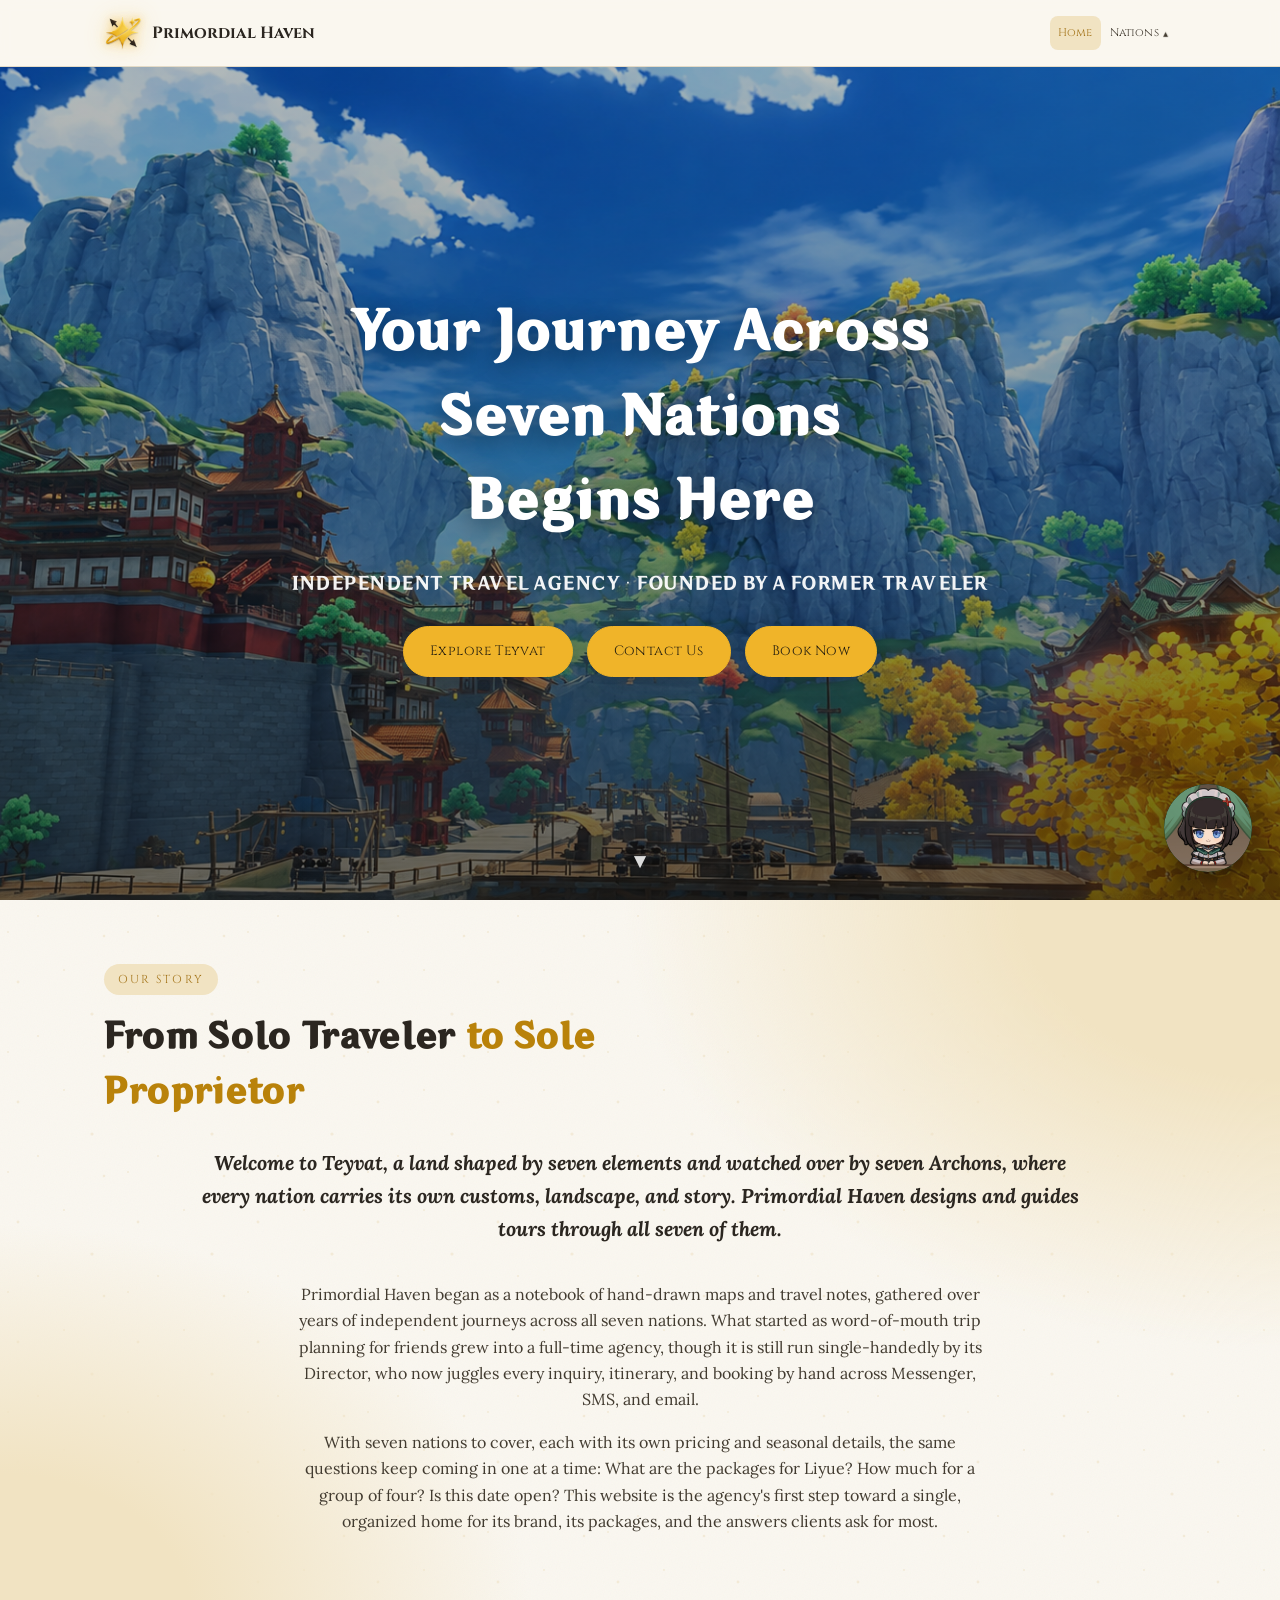
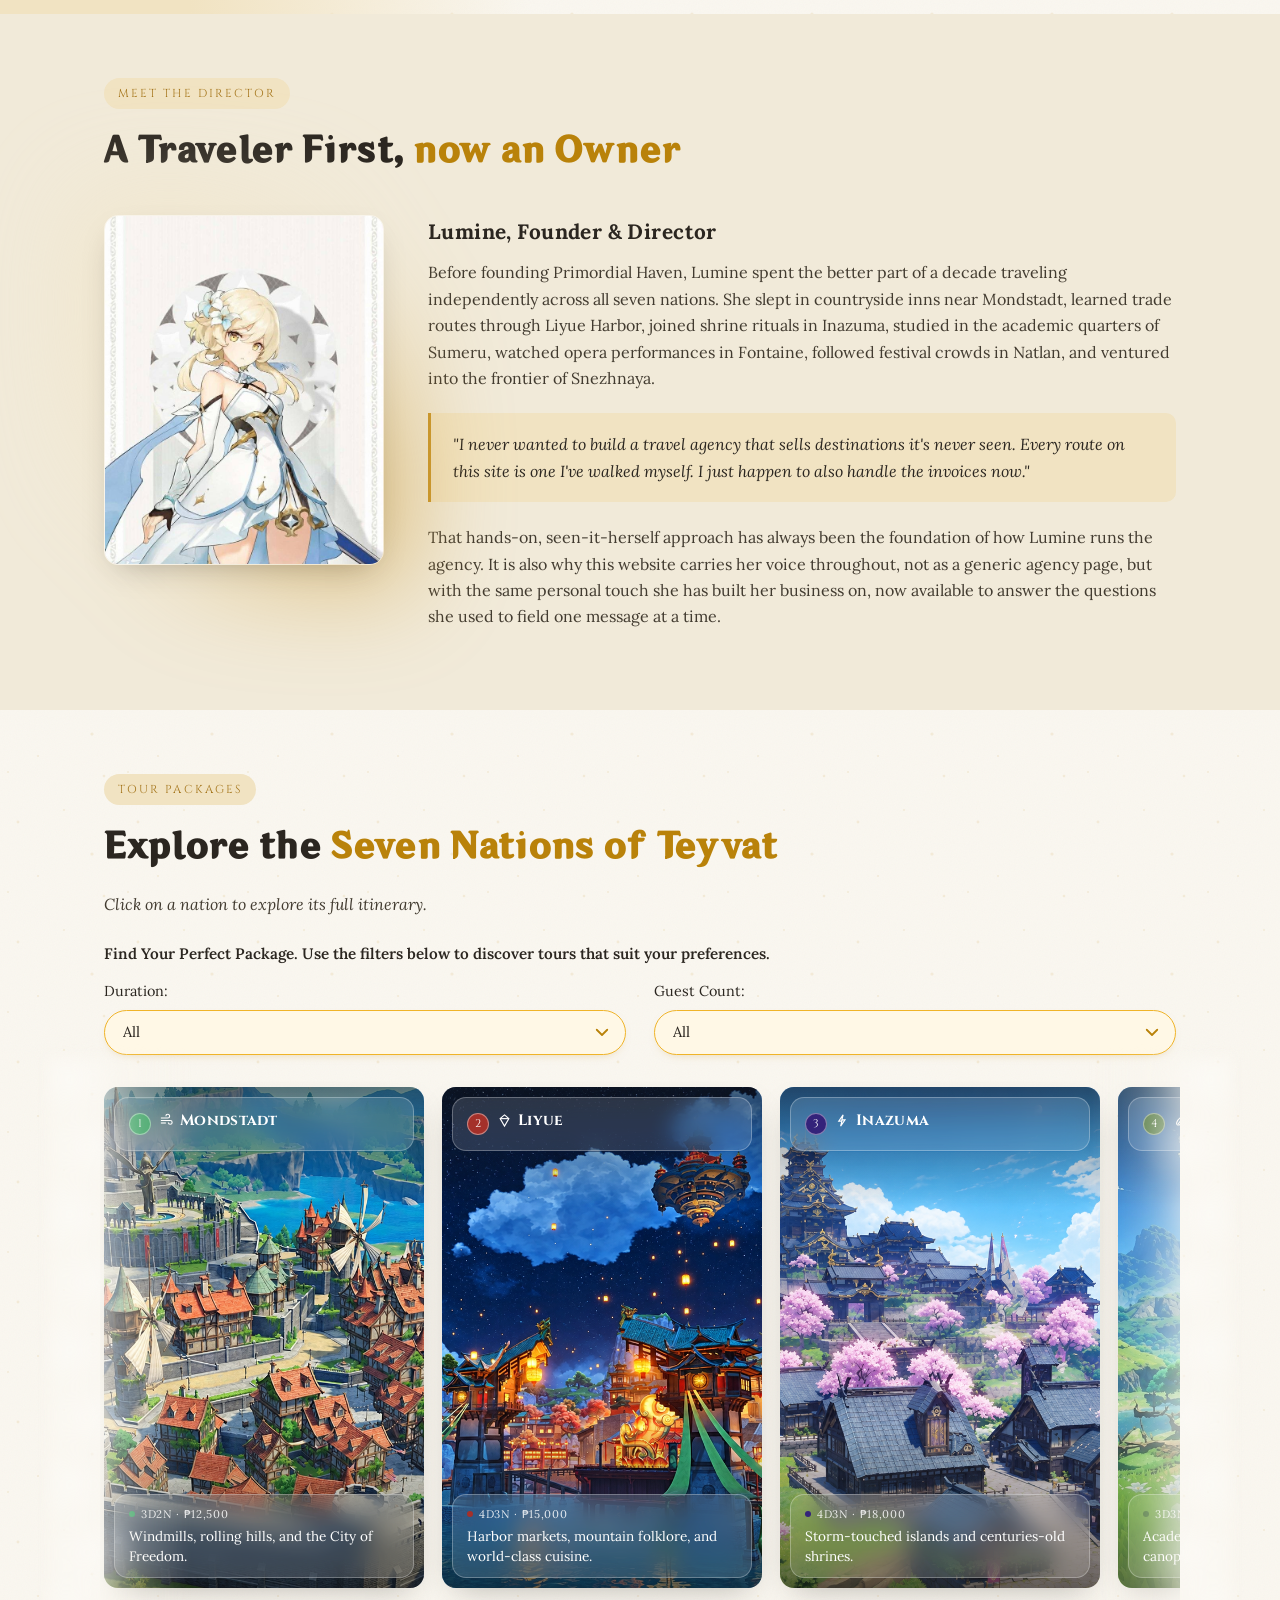
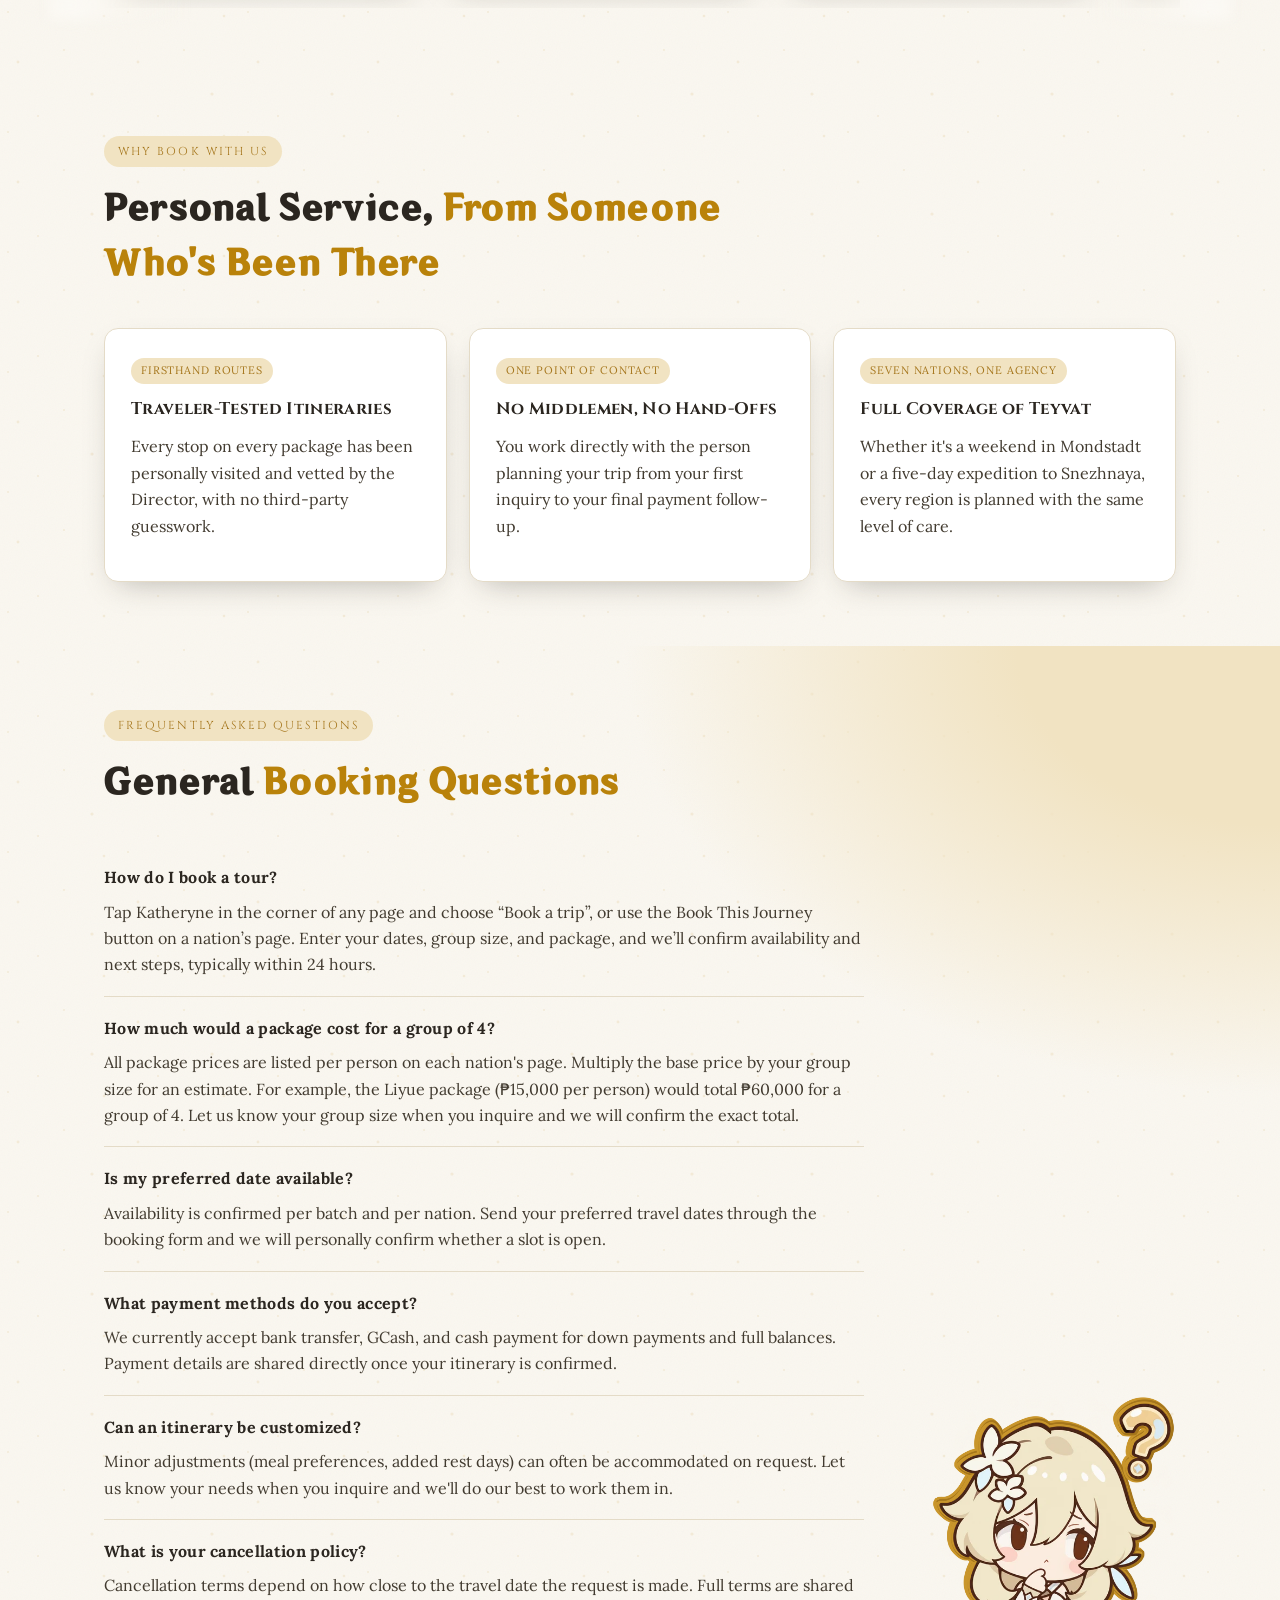
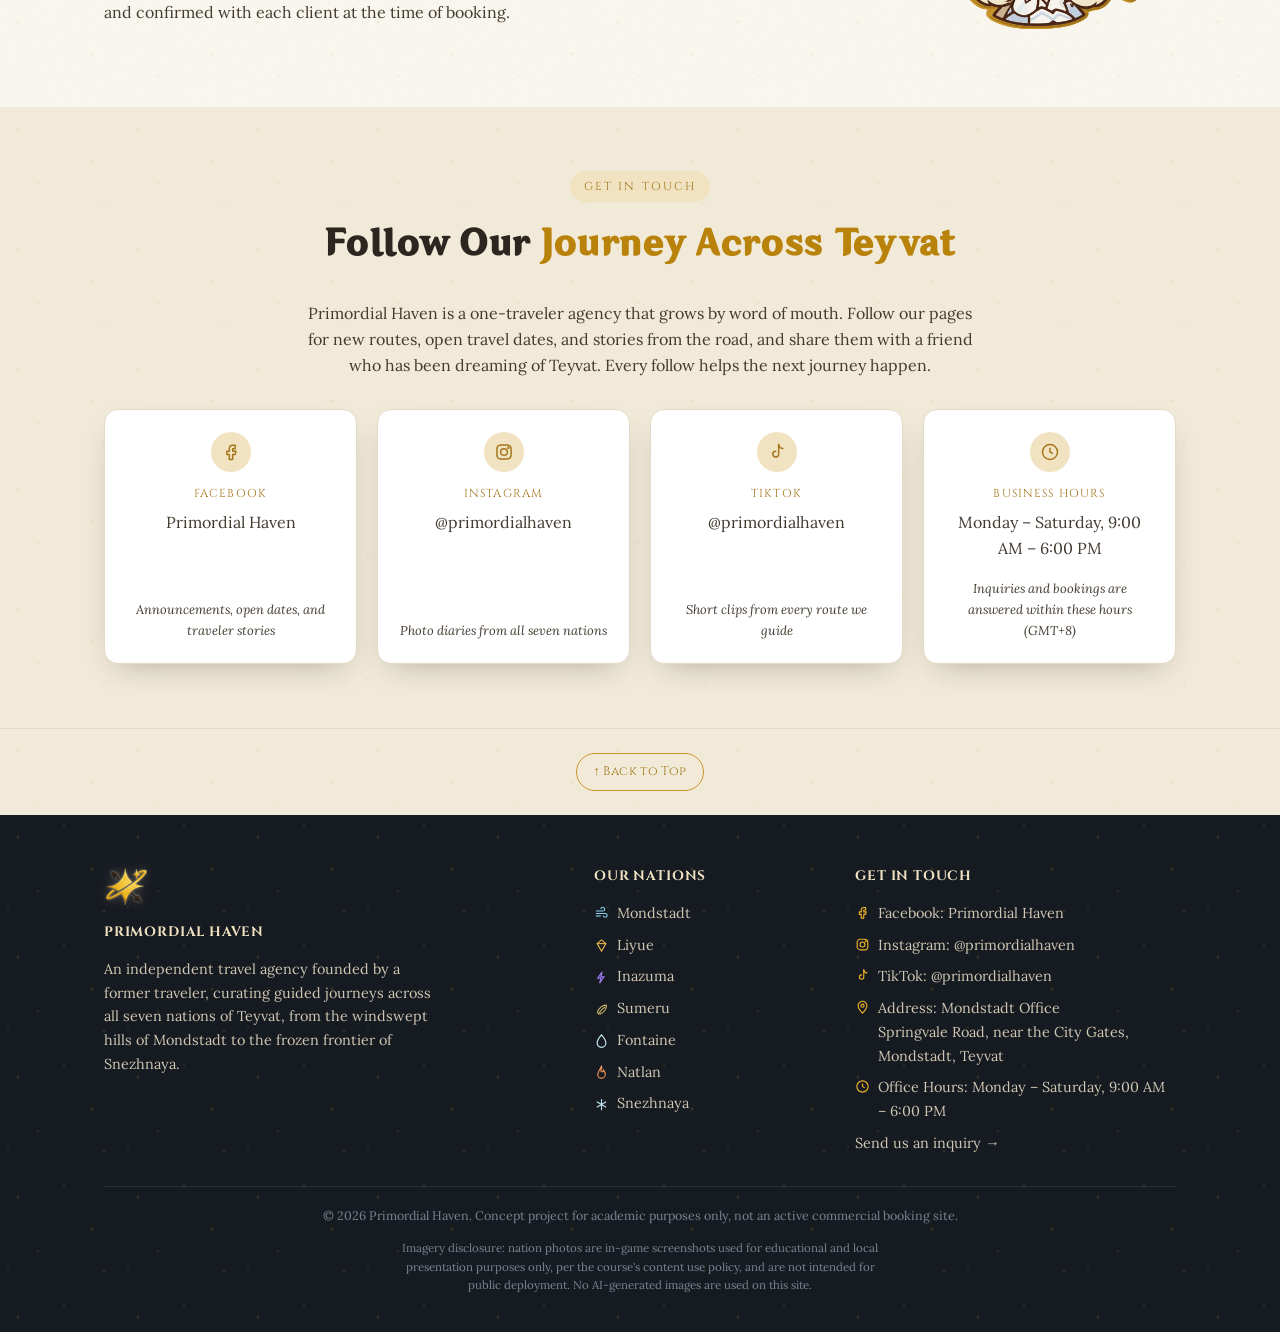
==== commit ce6178c1: "Improve the overall UI" ====
--- a/index.html
+++ b/index.html
@@ -17,7 +17,7 @@
 <link rel="stylesheet" href="assets/css/style.css">
 <link rel="stylesheet" href="assets/css/forms.css">
 </head>
-<body class="home-page">
+<body id="top" class="home-page">
 
   <!-- Logo + navigation bar, same on every page -->
   <header class="site-header">
@@ -54,6 +54,7 @@
       <div class="btn-row">
         <a href="#nations" class="btn">Explore Teyvat</a>
         <a href="#contact" class="btn btn-outline" data-open-form="inquiry">Contact Us</a>
+        <a href="#book" class="btn btn-book" data-open-form="booking">Book Now</a>
       </div>
     </div>
     <a href="#about" class="scroll-cue" aria-label="Scroll down to learn more">&#9660;</a>
@@ -143,16 +144,10 @@
             <label for="filter-guests">Guest Count:</label>
             <select id="filter-guests">
               <option value="all">All</option>
-              <option value="1">1 Guest</option>
-              <option value="2">2 Guests</option>
-              <option value="3">3 Guests</option>
-              <option value="4">4 Guests</option>
-              <option value="5">5 Guests</option>
-              <option value="6">6 Guests</option>
-              <option value="7">7 Guests</option>
-              <option value="8">8 Guests</option>
-              <option value="9">9 Guests</option>
-              <option value="10">10 Guests</option>
+              <option value="1-2">1&ndash;2 Guests (Solo or Pair)</option>
+              <option value="3-5">3&ndash;5 Guests (Small Group)</option>
+              <option value="6-8">6&ndash;8 Guests (Group)</option>
+              <option value="9-10">9&ndash;10 Guests (Large Group)</option>
             </select>
           </div>
         </div>
@@ -278,9 +273,9 @@
         </div>
         <div class="faq-item">
           <h4>How do I book a tour?</h4>
-          <p>Send us a message through Facebook Messenger, SMS, or email with your preferred nation,
-          travel dates, and group size. We'll reply with availability and next steps, typically
-          within 24 hours.</p>
+          <p>Tap Katheryne in the corner of any page and choose &ldquo;Book a trip&rdquo;, or use the Book This
+          Journey button on a nation&rsquo;s page. Enter your dates, group size, and package, and we&rsquo;ll
+          confirm availability and next steps, typically within 24 hours.</p>
         </div>
         <div class="faq-item">
           <h4>How much would a package cost for a group of 4?</h4>
@@ -291,8 +286,8 @@
         </div>
         <div class="faq-item">
           <h4>Is my preferred date available?</h4>
-          <p>Availability is confirmed per batch and per nation. Send us your preferred travel dates
-          through any of our contact channels and we will personally confirm whether a slot is open.</p>
+          <p>Availability is confirmed per batch and per nation. Send your preferred travel dates through
+          the booking form and we will personally confirm whether a slot is open.</p>
         </div>
         <div class="faq-item">
           <h4>What payment methods do you accept?</h4>
@@ -315,60 +310,59 @@
     </div>
   </section>
 
-  <!-- Contact: how to reach the Director, same plain cards as above -->
+  <!-- Get in Touch: follow and support the agency's social pages -->
   <section class="block alt" id="contact">
     <div class="container">
       <div class="section-head">
         <span class="eyebrow">Get In Touch</span>
-        <h2>Talk to the <span class="accent-gold">Director Directly</span></h2>
-      </div>
+        <h2>Follow Our <span class="accent-gold">Journey Across Teyvat</span></h2>
+      </div>
+      <p class="contact-lede">Primordial Haven is a one-traveler agency that grows by word of mouth. Follow our pages
+      for new routes, open travel dates, and stories from the road, and share them with a friend who
+      has been dreaming of Teyvat. Every follow helps the next journey happen.</p>
       <div class="contact-grid">
         <div class="contact-item">
           <div class="contact-icon" aria-hidden="true">
-            <svg viewBox="0 0 24 24" fill="none" stroke="currentColor" stroke-width="1.8">
-              <path d="M12 3C7 3 3 6.6 3 11c0 2.5 1.3 4.7 3.4 6.2V21l3-1.7c.8.2 1.7.3 2.6.3 5 0 9-3.6 9-8s-4-8.6-9-8.6Z"/>
-            </svg>
-          </div>
-          <span class="label">Facebook Messenger</span>
-          <p>/PrimordialHaven</p>
-          <span class="hint">Fastest for quick questions</span>
+            <svg viewBox="0 0 24 24" fill="none" stroke="currentColor" stroke-width="1.8" stroke-linecap="round" stroke-linejoin="round"><path d="M14 8h3V4h-3a4 4 0 0 0-4 4v3H7v4h3v6h4v-6h3l1-4h-4V8a0 0 0 0 1 0 0Z"/></svg>
+          </div>
+          <span class="label">Facebook</span>
+          <p>Primordial Haven</p>
+          <span class="hint">Announcements, open dates, and traveler stories</span>
         </div>
         <div class="contact-item">
           <div class="contact-icon" aria-hidden="true">
-            <svg viewBox="0 0 24 24" fill="none" stroke="currentColor" stroke-width="1.8">
-              <path d="M6 3h9a2 2 0 0 1 2 2v14a2 2 0 0 1-2 2H6a2 2 0 0 1-2-2V5a2 2 0 0 1 2-2Z"/>
-              <path d="M10 18h1"/>
-            </svg>
-          </div>
-          <span class="label">SMS / Viber</span>
-          <p>+63 900 000 0000</p>
-          <span class="hint">Text us anytime, we reply during business hours</span>
+            <svg viewBox="0 0 24 24" fill="none" stroke="currentColor" stroke-width="1.8" stroke-linecap="round" stroke-linejoin="round"><rect x="3.5" y="3.5" width="17" height="17" rx="5"/><circle cx="12" cy="12" r="4"/><circle cx="17.2" cy="6.8" r="0.6" fill="currentColor"/></svg>
+          </div>
+          <span class="label">Instagram</span>
+          <p>@primordialhaven</p>
+          <span class="hint">Photo diaries from all seven nations</span>
         </div>
         <div class="contact-item">
           <div class="contact-icon" aria-hidden="true">
-            <svg viewBox="0 0 24 24" fill="none" stroke="currentColor" stroke-width="1.8">
-              <path d="M4 6h16v12H4z"/>
-              <path d="m4 7 8 6 8-6"/>
-            </svg>
-          </div>
-          <span class="label">Email</span>
-          <p><a href="mailto:bookings@primordialhaven.example">bookings@primordialhaven.example</a></p>
-          <span class="hint">Best for detailed or written inquiries</span>
+            <svg viewBox="0 0 24 24" fill="none" stroke="currentColor" stroke-width="1.8" stroke-linecap="round" stroke-linejoin="round"><path d="M14 3v11.5a3.5 3.5 0 1 1-3.5-3.5"/><path d="M14 3c.4 2.8 2.3 4.6 5 4.8"/></svg>
+          </div>
+          <span class="label">TikTok</span>
+          <p>@primordialhaven</p>
+          <span class="hint">Short clips from every route we guide</span>
         </div>
         <div class="contact-item">
           <div class="contact-icon" aria-hidden="true">
-            <svg viewBox="0 0 24 24" fill="none" stroke="currentColor" stroke-width="1.8">
-              <circle cx="12" cy="12" r="9"/>
-              <path d="M12 7v5l3.5 2"/>
-            </svg>
+            <svg viewBox="0 0 24 24" fill="none" stroke="currentColor" stroke-width="1.8"><circle cx="12" cy="12" r="9"/><path d="M12 7v5l3.5 2"/></svg>
           </div>
           <span class="label">Business Hours</span>
           <p>Monday &ndash; Saturday, 9:00 AM &ndash; 6:00 PM</p>
-          <span class="hint">Philippine Standard Time (GMT+8)</span>
-        </div>
-      </div>
-    </div>
-  </section>
+          <span class="hint">Inquiries and bookings are answered within these hours (GMT+8)</span>
+        </div>
+      </div>
+    </div>
+  </section>
+
+  <!-- Bottom of page: back to the top -->
+  <nav class="page-nav-section" aria-label="Page navigation">
+    <div class="container page-nav page-nav-single">
+      <span class="page-nav-home"><a href="#top" class="page-nav-top">&uarr; Back to Top</a></span>
+    </div>
+  </nav>
   </main>
 
   <!-- Footer: same on every page -->
@@ -399,47 +393,32 @@
         <div>
           <h4>Get In Touch</h4>
           <ul>
-            <li>
+            <li><a class="footer-contact-link" href="https://www.facebook.com/PrimordialHaven" target="_blank" rel="noopener noreferrer" aria-label="Facebook: Primordial Haven (opens in a new tab)">
               <span class="footer-icon" aria-hidden="true">
-                <svg viewBox="0 0 24 24" fill="none" stroke="currentColor" stroke-width="1.8">
-                  <path d="M12 3C7 3 3 6.6 3 11c0 2.5 1.3 4.7 3.4 6.2V21l3-1.7c.8.2 1.7.3 2.6.3 5 0 9-3.6 9-8s-4-8.6-9-8.6Z"/>
-                </svg>
-              </span>Facebook Messenger: /PrimordialHaven</li>
-            <li>
+                <svg viewBox="0 0 24 24" fill="none" stroke="currentColor" stroke-width="1.8" stroke-linecap="round" stroke-linejoin="round"><path d="M14 8h3V4h-3a4 4 0 0 0-4 4v3H7v4h3v6h4v-6h3l1-4h-4V8a0 0 0 0 1 0 0Z"/></svg>
+              </span><span>Facebook: Primordial Haven</span></a></li>
+            <li><a class="footer-contact-link" href="https://www.instagram.com/primordialhaven/" target="_blank" rel="noopener noreferrer" aria-label="Instagram: @primordialhaven (opens in a new tab)">
               <span class="footer-icon" aria-hidden="true">
-                <svg viewBox="0 0 24 24" fill="none" stroke="currentColor" stroke-width="1.8">
-                  <path d="M6 3h9a2 2 0 0 1 2 2v14a2 2 0 0 1-2 2H6a2 2 0 0 1-2-2V5a2 2 0 0 1 2-2Z"/>
-                  <path d="M10 18h1"/>
-                </svg>
-              </span>SMS / Viber: +63 900 000 0000</li>
-            <li>
+                <svg viewBox="0 0 24 24" fill="none" stroke="currentColor" stroke-width="1.8" stroke-linecap="round" stroke-linejoin="round"><rect x="3.5" y="3.5" width="17" height="17" rx="5"/><circle cx="12" cy="12" r="4"/><circle cx="17.2" cy="6.8" r="0.6" fill="currentColor"/></svg>
+              </span><span>Instagram: @primordialhaven</span></a></li>
+            <li><a class="footer-contact-link" href="https://www.tiktok.com/@primordialhaven" target="_blank" rel="noopener noreferrer" aria-label="TikTok: @primordialhaven (opens in a new tab)">
               <span class="footer-icon" aria-hidden="true">
-                <svg viewBox="0 0 24 24" fill="none" stroke="currentColor" stroke-width="1.8">
-                  <path d="M4 6h16v12H4z"/>
-                  <path d="m4 7 8 6 8-6"/>
-                </svg>
-              </span>Email: bookings@primordialhaven.example</li>
-            <li>
+                <svg viewBox="0 0 24 24" fill="none" stroke="currentColor" stroke-width="1.8" stroke-linecap="round" stroke-linejoin="round"><path d="M14 3v11.5a3.5 3.5 0 1 1-3.5-3.5"/><path d="M14 3c.4 2.8 2.3 4.6 5 4.8"/></svg>
+              </span><span>TikTok: @primordialhaven</span></a></li>
+            <li><a class="footer-contact-link" href="index.html#contact">
               <span class="footer-icon" aria-hidden="true">
-                <svg viewBox="0 0 24 24" fill="none" stroke="currentColor" stroke-width="1.8">
-                  <path d="M12 21s7-7.5 7-12a7 7 0 1 0-14 0c0 4.5 7 12 7 12Z"/>
-                  <circle cx="12" cy="9" r="2.5"/>
-                </svg>
-              </span>Address: Mondstadt Office<br>Springvale Road, near the City Gates, Mondstadt, Teyvat</li>
-            <li>
+                <svg viewBox="0 0 24 24" fill="none" stroke="currentColor" stroke-width="1.8"><path d="M12 21s7-7.5 7-12a7 7 0 1 0-14 0c0 4.5 7 12 7 12Z"/><circle cx="12" cy="9" r="2.5"/></svg>
+              </span><span>Address: Mondstadt Office<br>Springvale Road, near the City Gates, Mondstadt, Teyvat</span></a></li>
+            <li><a class="footer-contact-link" href="index.html#contact">
               <span class="footer-icon" aria-hidden="true">
-                <svg viewBox="0 0 24 24" fill="none" stroke="currentColor" stroke-width="1.8">
-                  <circle cx="12" cy="12" r="9"/>
-                  <path d="M12 7v5l3.5 2"/>
-                </svg>
-              </span>Office Hours: Monday &ndash; Saturday, 9:00 AM &ndash; 6:00 PM</li>
-            <li><a href="index.html#contact">View full contact details &rarr;</a></li>
+                <svg viewBox="0 0 24 24" fill="none" stroke="currentColor" stroke-width="1.8"><circle cx="12" cy="12" r="9"/><path d="M12 7v5l3.5 2"/></svg>
+              </span><span>Office Hours: Monday &ndash; Saturday, 9:00 AM &ndash; 6:00 PM</span></a></li>
+            <li><a href="#inquire" data-open-form="inquiry">Send us an inquiry &rarr;</a></li>
           </ul>
         </div>
       </div>
       <div class="footer-note">
         <span>&copy; 2026 Primordial Haven. Concept project for academic purposes only, not an active commercial booking site.</span>
-        <span>Built with HTML, CSS, and JavaScript. Tranche 1 Deliverable.</span>
       </div>
       <p class="disclosure" style="margin-top:14px;">
         Imagery disclosure: nation photos are in-game screenshots used for educational and local
@@ -455,5 +434,6 @@
 <script src="assets/js/booking-form.js" defer></script>
 <script src="assets/js/inquiry-form.js" defer></script>
 <script src="assets/js/katheryne.js" defer></script>
+<script src="assets/js/motion.js" defer></script>
 </body>
 </html>
--- a/assets/css/style.css
+++ b/assets/css/style.css
@@ -1609,6 +1609,12 @@
   color: var(--ink);
 }
 
+.contact-lede {
+  max-width: 68ch;
+  margin: -8px 0 28px;
+  color: var(--ink-soft);
+}
+
 .contact-grid {
   display: grid;
   grid-template-columns: repeat(auto-fit, minmax(220px, 1fr));
@@ -1845,24 +1851,33 @@
   font: inherit;
   font-size: 0.92rem;
   color: var(--ink);
+  /* Brand gold: pale gold fill, gold border, dark-gold chevron. */
   background:
-    url("data:image/svg+xml,%3Csvg xmlns='http://www.w3.org/2000/svg' viewBox='0 0 24 24' fill='none' stroke='%232b2620' stroke-width='2.4' stroke-linecap='round' stroke-linejoin='round'%3E%3Cpath d='m5 9 7 7 7-7'/%3E%3C/svg%3E")
-      no-repeat right 12px center / 18px,
-    #d9d9d9;
-  border: 1px solid transparent;
-  border-radius: 6px;
-  padding: 8px 42px 8px 12px;
+    url("data:image/svg+xml,%3Csvg xmlns='http://www.w3.org/2000/svg' viewBox='0 0 24 24' fill='none' stroke='%23b9820a' stroke-width='2.4' stroke-linecap='round' stroke-linejoin='round'%3E%3Cpath d='m5 9 7 7 7-7'/%3E%3C/svg%3E")
+      no-repeat right 14px center / 18px,
+    #fff8e6;
+  border: 1.5px solid var(--brand);
+  border-radius: 999px;
+  padding: 9px 44px 9px 18px;
+  box-shadow: 0 4px 12px -8px rgba(185, 130, 10, 0.55);
   cursor: pointer;
-  transition: border-color 0.15s, background-color 0.15s;
+  transition: border-color 0.15s, background-color 0.15s, box-shadow 0.15s;
 }
 
 .filter-field select:hover {
+  background-color: #fdefc4;
   border-color: var(--brand-dark);
 }
 
 .filter-field select:focus-visible {
-  outline: 3px solid var(--accent-dark);
-  outline-offset: 2px;
+  outline: none;
+  border-color: var(--brand-dark);
+  box-shadow: 0 0 0 3px rgba(240, 180, 41, 0.45);
+}
+
+.filter-field select option {
+  background: #fffdf6;
+  color: var(--ink);
 }
 
 .package-filter-empty {
@@ -1945,6 +1960,53 @@
 .kath-launcher:hover {
   transform: scale(1.06);
   box-shadow: 0 14px 30px -8px rgba(0, 0, 0, 0.65);
+}
+
+/* Hover tooltip, to the left of the icon (only while nothing else is open). */
+.kath-tooltip {
+  position: absolute;
+  right: calc(100% + 12px);
+  top: 50%;
+  width: max-content;
+  max-width: min(240px, calc(100vw - 140px));
+  padding: 8px 12px;
+  border-radius: 10px;
+  background: var(--charcoal);
+  color: #fff;
+  font-size: 0.8rem;
+  line-height: 1.35;
+  box-shadow: var(--shadow);
+  pointer-events: none;
+  opacity: 0;
+  visibility: hidden;
+  transform: translate(6px, -50%);
+  transition: opacity 0.18s ease, transform 0.18s ease, visibility 0.18s;
+}
+
+/* Small arrow pointing at Katheryne. */
+.kath-tooltip::after {
+  content: "";
+  position: absolute;
+  left: 100%;
+  top: 50%;
+  transform: translateY(-50%);
+  border: 6px solid transparent;
+  border-left-color: var(--charcoal);
+}
+
+.kath[data-state="idle"] .kath-launcher:hover + .kath-tooltip,
+.kath[data-state="idle"] .kath-launcher:focus-visible + .kath-tooltip {
+  opacity: 1;
+  visibility: visible;
+  transform: translate(0, -50%);
+}
+
+/* Touch screens have no hover; don't leave the tooltip stuck after a tap. */
+@media (hover: none) {
+  .kath[data-state="idle"] .kath-launcher:hover + .kath-tooltip {
+    opacity: 0;
+    visibility: hidden;
+  }
 }
 
 .kath-launcher:focus-visible {
@@ -2301,4 +2363,278 @@
     position: absolute;
     inset: 0;
   }
-}+}
+/* ---------- 14. Page motion (assets/js/motion.js) ---------- */
+
+/* Arrival: the page fades in and the content settles upward slightly. */
+body {
+  animation: pageFadeIn 0.4s ease backwards;
+}
+
+main {
+  animation: pageRise 0.5s ease backwards;
+}
+
+@keyframes pageFadeIn {
+  from { opacity: 0; }
+  to   { opacity: 1; }
+}
+
+@keyframes pageRise {
+  from { transform: translateY(10px); }
+  to   { transform: none; }
+}
+
+/* Leaving for another page of the site: a quick fade out. */
+html.page-leaving body {
+  opacity: 0;
+  transition: opacity 0.2s ease;
+}
+
+/* Scroll reveal: added by motion.js, removed again once in place. */
+.reveal {
+  opacity: 0;
+  transform: translateY(22px);
+  transition: opacity 0.6s ease, transform 0.6s cubic-bezier(0.22, 0.61, 0.36, 1);
+}
+
+.reveal.is-visible {
+  opacity: 1;
+  transform: none;
+}
+
+@media (prefers-reduced-motion: reduce) {
+  body,
+  main {
+    animation: none;
+  }
+  html.page-leaving body {
+    opacity: 1;
+  }
+  .reveal {
+    opacity: 1;
+    transform: none;
+    transition: none;
+  }
+}
+
+/* ---------- 15. Get in Touch: centered layout (homepage) ---------- */
+
+#contact .section-head {
+  max-width: none;
+  margin-left: auto;
+  margin-right: auto;
+  text-align: center;
+}
+
+#contact .contact-lede {
+  margin: -8px auto 30px;
+  text-align: center;
+}
+
+#contact .contact-item {
+  align-items: center;
+  text-align: center;
+}
+
+/* ---------- 16. Phones: logo and menu share one row ---------- */
+
+@media (max-width: 640px) {
+  :root {
+    --header-h: 58px;
+  }
+  .nav-wrap {
+    flex-direction: row;
+    align-items: center;
+    justify-content: space-between;
+    padding: 10px 14px;
+    gap: 8px;
+  }
+  .logo {
+    min-width: 0;
+    gap: 7px;
+    font-size: 0.86rem;
+  }
+  .logo-mark {
+    height: 30px;
+  }
+  nav.primary-nav {
+    width: auto;
+    flex-wrap: nowrap;
+    flex-shrink: 0;
+    justify-content: flex-end;
+  }
+  nav.primary-nav a,
+  .nav-dropdown-toggle {
+    padding: 8px 7px;
+  }
+  /* The Nations menu opens toward the left so it stays on screen. */
+  .nav-dropdown-menu {
+    left: auto;
+    right: 0;
+  }
+}
+
+@media (max-width: 380px) {
+  .nav-wrap {
+    padding: 8px 10px;
+    gap: 4px;
+  }
+  .logo {
+    font-size: 0.76rem;
+    gap: 5px;
+  }
+  .logo-mark {
+    height: 26px;
+  }
+  nav.primary-nav a,
+  .nav-dropdown-toggle {
+    padding: 7px 5px;
+    font-size: 0.64rem;
+  }
+}
+
+/* ---------- 17. Footer: copyright and disclosure centered ---------- */
+
+.footer-note {
+  justify-content: center;
+  text-align: center;
+}
+
+footer.site-footer .disclosure {
+  margin-left: auto;
+  margin-right: auto;
+  text-align: center;
+}
+
+/* ---------- 18. Footer: clickable Get In Touch links ---------- */
+
+footer.site-footer ul a.footer-contact-link {
+  display: flex;
+  align-items: flex-start;
+  gap: 8px;
+  transition: color 0.15s;
+}
+
+footer.site-footer ul a.footer-contact-link:hover span:not(.footer-icon),
+footer.site-footer ul a.footer-contact-link:focus-visible span:not(.footer-icon) {
+  color: #f1e3c2;
+  text-decoration: underline;
+  text-underline-offset: 3px;
+}
+
+footer.site-footer ul a.footer-contact-link:hover .footer-icon {
+  color: #ffd166;
+}
+
+/* ---------- 19. Dotted background on the last section before the footer ---------- */
+
+/* These sections use the darker cream, which hid the page's dots.
+   Layer the same dotted pattern on top of that cream. */
+main > section.block.alt:last-of-type,
+.page-nav-section {
+  background: var(--pattern), var(--paper-alt);
+}
+
+/* ---------- 21. Book Now button (first sections) ---------- */
+
+/* The hero's Book Now uses the plain .btn style, so it takes the page's own
+   colors: the nation's palette on nation pages, gold on the home page. */
+
+/* ---------- 22. Back to Top (last section before the footer) ---------- */
+
+/* Nation pages: "Back to Home" and "Back to Top" sit together in the middle. */
+.page-nav-home {
+  display: flex;
+  flex-wrap: wrap;
+  justify-content: center;
+  gap: 10px;
+}
+
+/* Home page: only "Back to Top", centered. */
+.page-nav-single {
+  grid-template-columns: 1fr;
+  justify-items: center;
+}
+
+/* ---------- 23. Tour Packages: faded cloudy left and right edges (homepage) ---------- */
+
+/* A soft, misty fade runs down the whole left and right side of the nation
+   cards: the page's cream color at the outer edge fading to clear, with
+   faint cloud puffs along the full height. Clicks pass through it, so every
+   card stays clickable underneath. */
+#nations {
+  overflow-x: clip; /* the fade may reach past the screen edge on phones */
+}
+
+.nations-carousel {
+  position: relative;
+}
+
+.nations-carousel::before,
+.nations-carousel::after {
+  content: "";
+  position: absolute;
+  top: -24px;
+  bottom: -12px;
+  width: 140px;
+  z-index: 2;
+  pointer-events: none;
+  background:
+    radial-gradient(ellipse 70px 64px at 18% 4%, rgba(255, 255, 255, 0.35) 0%, rgba(255, 255, 255, 0) 70%),
+    radial-gradient(ellipse 70px 64px at 30% 16%, rgba(255, 255, 255, 0.35) 0%, rgba(255, 255, 255, 0) 70%),
+    radial-gradient(ellipse 70px 64px at 18% 28%, rgba(255, 255, 255, 0.35) 0%, rgba(255, 255, 255, 0) 70%),
+    radial-gradient(ellipse 70px 64px at 30% 40%, rgba(255, 255, 255, 0.35) 0%, rgba(255, 255, 255, 0) 70%),
+    radial-gradient(ellipse 70px 64px at 18% 52%, rgba(255, 255, 255, 0.35) 0%, rgba(255, 255, 255, 0) 70%),
+    radial-gradient(ellipse 70px 64px at 30% 64%, rgba(255, 255, 255, 0.35) 0%, rgba(255, 255, 255, 0) 70%),
+    radial-gradient(ellipse 70px 64px at 18% 76%, rgba(255, 255, 255, 0.35) 0%, rgba(255, 255, 255, 0) 70%),
+    radial-gradient(ellipse 70px 64px at 30% 88%, rgba(255, 255, 255, 0.35) 0%, rgba(255, 255, 255, 0) 70%),
+    radial-gradient(ellipse 70px 64px at 18% 98%, rgba(255, 255, 255, 0.35) 0%, rgba(255, 255, 255, 0) 70%),
+    linear-gradient(to right, rgba(250, 247, 240, 0.9) 0%, rgba(250, 247, 240, 0.6) 35%, rgba(250, 247, 240, 0.25) 65%, rgba(250, 247, 240, 0) 100%);
+  filter: blur(6px);
+  animation: cloudDrift 10s ease-in-out infinite alternate;
+}
+
+.nations-carousel::before {
+  left: -56px;
+}
+
+/* The right side is the same misty edge, mirrored. */
+.nations-carousel::after {
+  right: -56px;
+  transform: scaleX(-1);
+  animation-name: cloudDriftRight;
+  animation-delay: -5s;
+}
+
+@keyframes cloudDrift {
+  from { translate: -4px 0; }
+  to   { translate: 4px -3px; }
+}
+
+@keyframes cloudDriftRight {
+  from { translate: 4px 0; }
+  to   { translate: -4px -3px; }
+}
+
+/* Hidden with the cards when the filter finds nothing. */
+.nations-carousel:has(.nations-track[hidden])::before,
+.nations-carousel:has(.nations-track[hidden])::after {
+  display: none;
+}
+
+@media (max-width: 640px) {
+  .nations-carousel::before,
+  .nations-carousel::after {
+    width: 80px;
+  }
+  .nations-carousel::before { left: -36px; }
+  .nations-carousel::after { right: -36px; }
+}
+
+@media (prefers-reduced-motion: reduce) {
+  .nations-carousel::before,
+  .nations-carousel::after {
+    animation: none;
+  }
+}
--- a/assets/css/forms.css
+++ b/assets/css/forms.css
@@ -12,7 +12,7 @@
   --form-field-border: #6b6455;
   --form-field-shadow: 0 3px 4px rgba(43, 38, 32, 0.32);
   --form-error: #b3261e;
-  --form-gap: 16px;
+  --form-gap: 12px;
 }
 
 /* ---------- Pop-up modal ---------- */
@@ -25,7 +25,7 @@
   inset: 0;
   z-index: 200;
   display: flex;
-  padding: 40px 24px;
+  padding: 24px 20px;
   overflow-y: auto;
   overscroll-behavior: contain;
   background: rgba(22, 26, 33, 0.38);
@@ -87,10 +87,10 @@
 
 .form-card {
   width: 100%;
-  max-width: 916px;
+  max-width: 600px;
   background: var(--form-card-bg);
-  border-radius: 20px;
-  padding: 30px 40px 48px;
+  border-radius: 18px;
+  padding: 22px 32px 26px;
   position: relative;
   box-shadow: 0 24px 60px -24px rgba(0, 0, 0, 0.55);
 }
@@ -98,10 +98,10 @@
 /* Round X in the top-right corner of every form card. */
 .form-close {
   position: absolute;
-  top: 14px;
-  right: 14px;
-  width: 36px;
-  height: 36px;
+  top: 10px;
+  right: 10px;
+  width: 32px;
+  height: 32px;
   display: flex;
   align-items: center;
   justify-content: center;
@@ -134,8 +134,8 @@
   display: flex;
   align-items: center;
   justify-content: center;
-  gap: 12px;
-  margin-bottom: 26px;
+  gap: 10px;
+  margin-bottom: 16px;
 }
 
 .form-head a {
@@ -144,13 +144,13 @@
 }
 
 .form-logo {
-  height: 46px;
+  height: 38px;
   width: auto;
 }
 
 .form-head h2 {
   margin: 0;
-  font-size: 1.65rem;
+  font-size: 1.4rem;
   color: var(--ink);
 }
 
@@ -160,13 +160,12 @@
 
 /* Centered content column inside the card. */
 .form-body {
-  max-width: 630px;
   margin: 0 auto;
 }
 
 .form-subhead {
-  margin: 34px 0 14px;
-  font-size: 1.15rem;
+  margin: 18px 0 8px;
+  font-size: 1.02rem;
   color: var(--ink);
 }
 
@@ -191,8 +190,8 @@
 
 .field-label {
   display: block;
-  padding: 0 0 4px 16px;
-  font-size: 0.95rem;
+  padding: 0 0 3px 14px;
+  font-size: 0.86rem;
   color: var(--ink);
 }
 
@@ -210,6 +209,13 @@
   margin-left: 1px;
 }
 
+/* "(optional)" next to a label */
+.opt {
+  font-size: 0.78rem;
+  font-style: italic;
+  color: #8a8170;
+}
+
 .field-row {
   display: grid;
   gap: 0 var(--form-gap);
@@ -217,11 +223,10 @@
 
 .field-row-2 {
   grid-template-columns: repeat(2, minmax(0, 1fr));
-  column-gap: 72px;
+  column-gap: 16px;
 }
 
 .field-row-dates {
-  margin-top: 26px;
   margin-bottom: var(--form-gap);
 }
 
@@ -229,10 +234,10 @@
 .pill-input {
   display: block;
   width: 100%;
-  height: 38px;
-  padding: 0 18px;
+  height: 34px;
+  padding: 0 16px;
   font: inherit;
-  font-size: 0.92rem;
+  font-size: 0.88rem;
   color: var(--ink);
   background: var(--form-field-bg);
   border: 1px solid var(--form-field-border);
@@ -334,9 +339,9 @@
 }
 
 .field-error {
-  margin: 6px 0 0;
-  padding-left: 16px;
-  font-size: 0.8rem;
+  margin: 4px 0 0;
+  padding-left: 14px;
+  font-size: 0.76rem;
   line-height: 1.4;
   color: var(--form-error);
 }
@@ -346,7 +351,7 @@
 }
 
 .form-error {
-  margin-top: 18px;
+  margin-top: 12px;
   padding-left: 0;
   text-align: center;
 }
@@ -357,10 +362,10 @@
   display: inline-flex;
   align-items: center;
   justify-content: center;
-  height: 38px;
-  padding: 0 28px;
+  height: 36px;
+  padding: 0 26px;
   font: inherit;
-  font-size: 0.95rem;
+  font-size: 0.9rem;
   color: #2a2210;
   text-decoration: none;
   border: 1px solid var(--form-field-border);
@@ -411,7 +416,7 @@
 }
 
 .form-actions {
-  margin-top: 46px;
+  margin-top: 22px;
 }
 
 .form-actions-center {
@@ -420,21 +425,21 @@
 }
 
 .form-actions-center .pill-btn {
-  min-width: 258px;
+  min-width: 220px;
 }
 
 /* Back + Submit side by side on desktop. */
 .form-actions-split {
   display: grid;
   grid-template-columns: repeat(2, minmax(0, 1fr));
-  gap: 22px;
+  gap: 14px;
 }
 
 /* Message box: same pale-yellow field, as a rounded rectangle. */
 .pill-textarea {
   height: auto;
-  min-height: 136px;
-  padding: 12px 18px;
+  min-height: 92px;
+  padding: 10px 16px;
   border-radius: 12px;
   line-height: 1.5;
   resize: vertical;
@@ -444,11 +449,7 @@
 
 /* Tighter spacing, as in the inquiry design. */
 .form-compact {
-  --form-gap: 12px;
-}
-
-.form-compact .field-label {
-  padding-bottom: 3px;
+  --form-gap: 10px;
 }
 
 /* First/Last Name sit close together. */
@@ -457,14 +458,14 @@
 }
 
 .form-compact .form-actions {
-  margin-top: 30px;
+  margin-top: 18px;
 }
 
 /* ---------- Booking form only ---------- */
 
 .field-row-package {
-  grid-template-columns: max-content minmax(0, 260px);
-  column-gap: 42px;
+  grid-template-columns: max-content minmax(0, 1fr);
+  column-gap: 16px;
 }
 
 .field-guests .field-label {
@@ -472,59 +473,95 @@
 }
 
 .field-guests .pill-input {
-  width: 134px;
-}
-
-/* Confirmation step */
+  width: 130px;
+}
+
+/* Confirmation step: a receipt-style summary. */
 .confirm-intro {
-  margin: 0 0 18px -54px;
+  margin: 0 0 12px;
+  font-size: 0.9rem;
+  text-align: center;
+  color: var(--ink-soft);
+}
+
+.receipt {
+  background: #fffdf6;
+  border: 1px solid var(--line);
+  border-radius: 12px;
+  padding: 14px 20px 6px;
+  box-shadow: 0 6px 18px -12px rgba(43, 38, 32, 0.45);
+}
+
+.receipt-title {
+  margin: 0 0 4px;
+  font-family: "Cinzel", serif;
+  font-size: 0.74rem;
+  letter-spacing: 0.1em;
+  text-transform: uppercase;
+  color: var(--brand-dark);
+}
+
+.receipt-rows {
+  margin: 0 0 12px;
+  padding-bottom: 10px;
+  border-bottom: 1px dashed #cdbf9c;
+}
+
+.receipt-rows:last-child {
+  border-bottom: 0;
+  padding-bottom: 0;
+}
+
+.receipt-row {
+  display: flex;
+  justify-content: space-between;
+  align-items: baseline;
+  gap: 16px;
+  padding: 3px 0;
+  font-size: 0.88rem;
   color: var(--ink);
 }
 
-.confirm-list {
-  padding-left: 54px;
-}
-
-.confirm-row {
-  margin: 0 0 14px;
-  color: var(--ink);
-}
-
-.confirm-label {
-  margin-right: 4px;
-}
-
-.confirm-dates {
-  display: grid;
-  grid-template-columns: repeat(2, minmax(0, 1fr));
-  gap: 0 24px;
-  margin-top: 30px;
-}
-
-.confirm-stack .confirm-label {
-  display: block;
-}
-
-.confirm-list .form-subhead {
-  margin-top: 28px;
+.receipt-row dt {
+  font-weight: 700;
+  flex-shrink: 0;
+}
+
+.receipt-row dd {
+  margin: 0;
+  text-align: right;
+  overflow-wrap: anywhere;
+}
+
+/* Total: set apart with a double rule and a larger figure. */
+.receipt-total {
+  margin-top: 6px;
+  padding-top: 8px;
+  border-top: 3px double #cdbf9c;
+  font-size: 1rem;
+}
+
+.receipt-total dd {
+  font-weight: 700;
+  color: var(--brand-dark);
 }
 
 /* Submitted notice */
 .form-notice {
-  max-width: 515px;
-  padding: 44px 52px 44px;
+  max-width: 440px;
+  padding: 32px 36px 28px;
 }
 
 .form-notice h2 {
-  margin: 0 0 28px;
+  margin: 0 0 16px;
   text-align: center;
-  font-size: 1.5rem;
+  font-size: 1.35rem;
 }
 
 .form-notice p {
-  font-size: 0.9rem;
+  font-size: 0.88rem;
   color: var(--ink);
-  margin: 0 0 22px;
+  margin: 0 0 12px;
 }
 
 /* Keeps "in 5s...." together on one line. */
@@ -533,7 +570,7 @@
 }
 
 .form-notice .form-actions {
-  margin-top: 36px;
+  margin-top: 20px;
 }
 
 .form-notice .form-actions-center .pill-btn {
@@ -543,18 +580,9 @@
 
 /* ---------- Tablets and phones ---------- */
 
-@media (max-width: 860px) {
-  .confirm-intro {
-    margin-left: 0;
-  }
-  .confirm-list {
-    padding-left: 22px;
-  }
-}
-
 @media (max-width: 600px) {
   :root {
-    --form-gap: 14px;
+    --form-gap: 10px;
   }
   .form-modal {
     padding: 14px 12px;
@@ -563,8 +591,8 @@
   .form-card {
     display: flex;
     flex-direction: column;
-    padding: 40px 20px 32px;
-    border-radius: 22px;
+    padding: 36px 18px 22px;
+    border-radius: 18px;
   }
   .form-close {
     top: 6px;
@@ -578,17 +606,17 @@
   }
   .form-card .form-actions {
     margin-top: auto;
-    padding-top: 34px;
+    padding-top: 18px;
   }
   .form-head {
-    margin-bottom: 18px;
+    margin-bottom: 12px;
     gap: 8px;
   }
   .form-logo {
-    height: 40px;
+    height: 34px;
   }
   .form-head h2 {
-    font-size: 1.4rem;
+    font-size: 1.25rem;
   }
   .field-label {
     padding-left: 6px;
@@ -598,10 +626,10 @@
   }
   /* First/Last name and the two dates stay side by side. */
   .field-row-2 {
-    column-gap: 14px;
+    column-gap: 10px;
   }
   .pill-input {
-    height: 36px;
+    height: 34px;
     padding: 0 14px;
     font-size: 16px; /* 16px stops iPhones from zooming in on focus */
   }
@@ -614,19 +642,21 @@
     width: 26px;
     height: 26px;
   }
-  .field-row-dates {
-    margin-top: 6px;
-  }
   .form-subhead {
-    margin-top: 26px;
-  }
-  /* Guests on its own line, then Package full width. */
+    margin-top: 14px;
+  }
+  /* Guests stays beside Package, narrower. */
+  /* Guests above Package, both full width, so labels and fields line up. */
   .field-row-package {
-    grid-template-columns: 1fr;
-    row-gap: 18px;
+    grid-template-columns: minmax(0, 1fr);
+    row-gap: var(--form-gap);
   }
   .field-guests .pill-input {
-    width: 136px;
+    width: 100%;
+  }
+  /* Dates keep their two columns; their messages stay short and tidy. */
+  .field-row-dates .field-error {
+    font-size: 0.72rem;
   }
   .form-actions-center .pill-btn {
     width: 100%;
@@ -647,23 +677,19 @@
     grid-template-columns: 1fr;
     gap: 14px;
   }
-  .confirm-intro {
-    margin-bottom: 16px;
-  }
-  .confirm-list {
-    padding-left: 22px;
-  }
-  .confirm-dates {
-    gap: 0 14px;
-    margin-top: 26px;
+  .receipt {
+    padding: 12px 14px 4px;
+  }
+  .receipt-row {
+    font-size: 0.84rem;
   }
   /* The notice card stays compact and centered. */
   .form-notice {
     min-height: 0;
-    padding: 32px 22px;
+    padding: 30px 20px 22px;
   }
   .form-notice h2 {
-    font-size: 1.3rem;
+    font-size: 1.2rem;
   }
 }
 
@@ -695,7 +721,45 @@
     padding-left: 14px;
     padding-right: 14px;
   }
-  .confirm-list {
-    padding-left: 8px;
-  }
-}
+  .receipt-row {
+    flex-wrap: wrap;
+    gap: 0 12px;
+  }
+}
+
+/* ---------- Motion ---------- */
+
+/* Each step of a form (form, confirmation, notice) eases in when shown. */
+.form-modal .form-card:not([hidden]) {
+  animation: formStepIn 0.28s ease;
+}
+
+@keyframes formStepIn {
+  from { opacity: 0; transform: translateY(8px); }
+  to   { opacity: 1; transform: none; }
+}
+
+/* Closing: the pop-up fades and sinks slightly before it disappears. */
+.form-modal.is-closing {
+  animation: formModalFadeOut 0.18s ease forwards;
+}
+
+.form-modal.is-closing .form-modal-dialog {
+  animation: formModalSink 0.18s ease forwards;
+}
+
+@keyframes formModalFadeOut {
+  to { opacity: 0; }
+}
+
+@keyframes formModalSink {
+  to { opacity: 0; transform: translateY(10px) scale(0.985); }
+}
+
+@media (prefers-reduced-motion: reduce) {
+  .form-modal .form-card:not([hidden]),
+  .form-modal.is-closing,
+  .form-modal.is-closing .form-modal-dialog {
+    animation: none;
+  }
+}
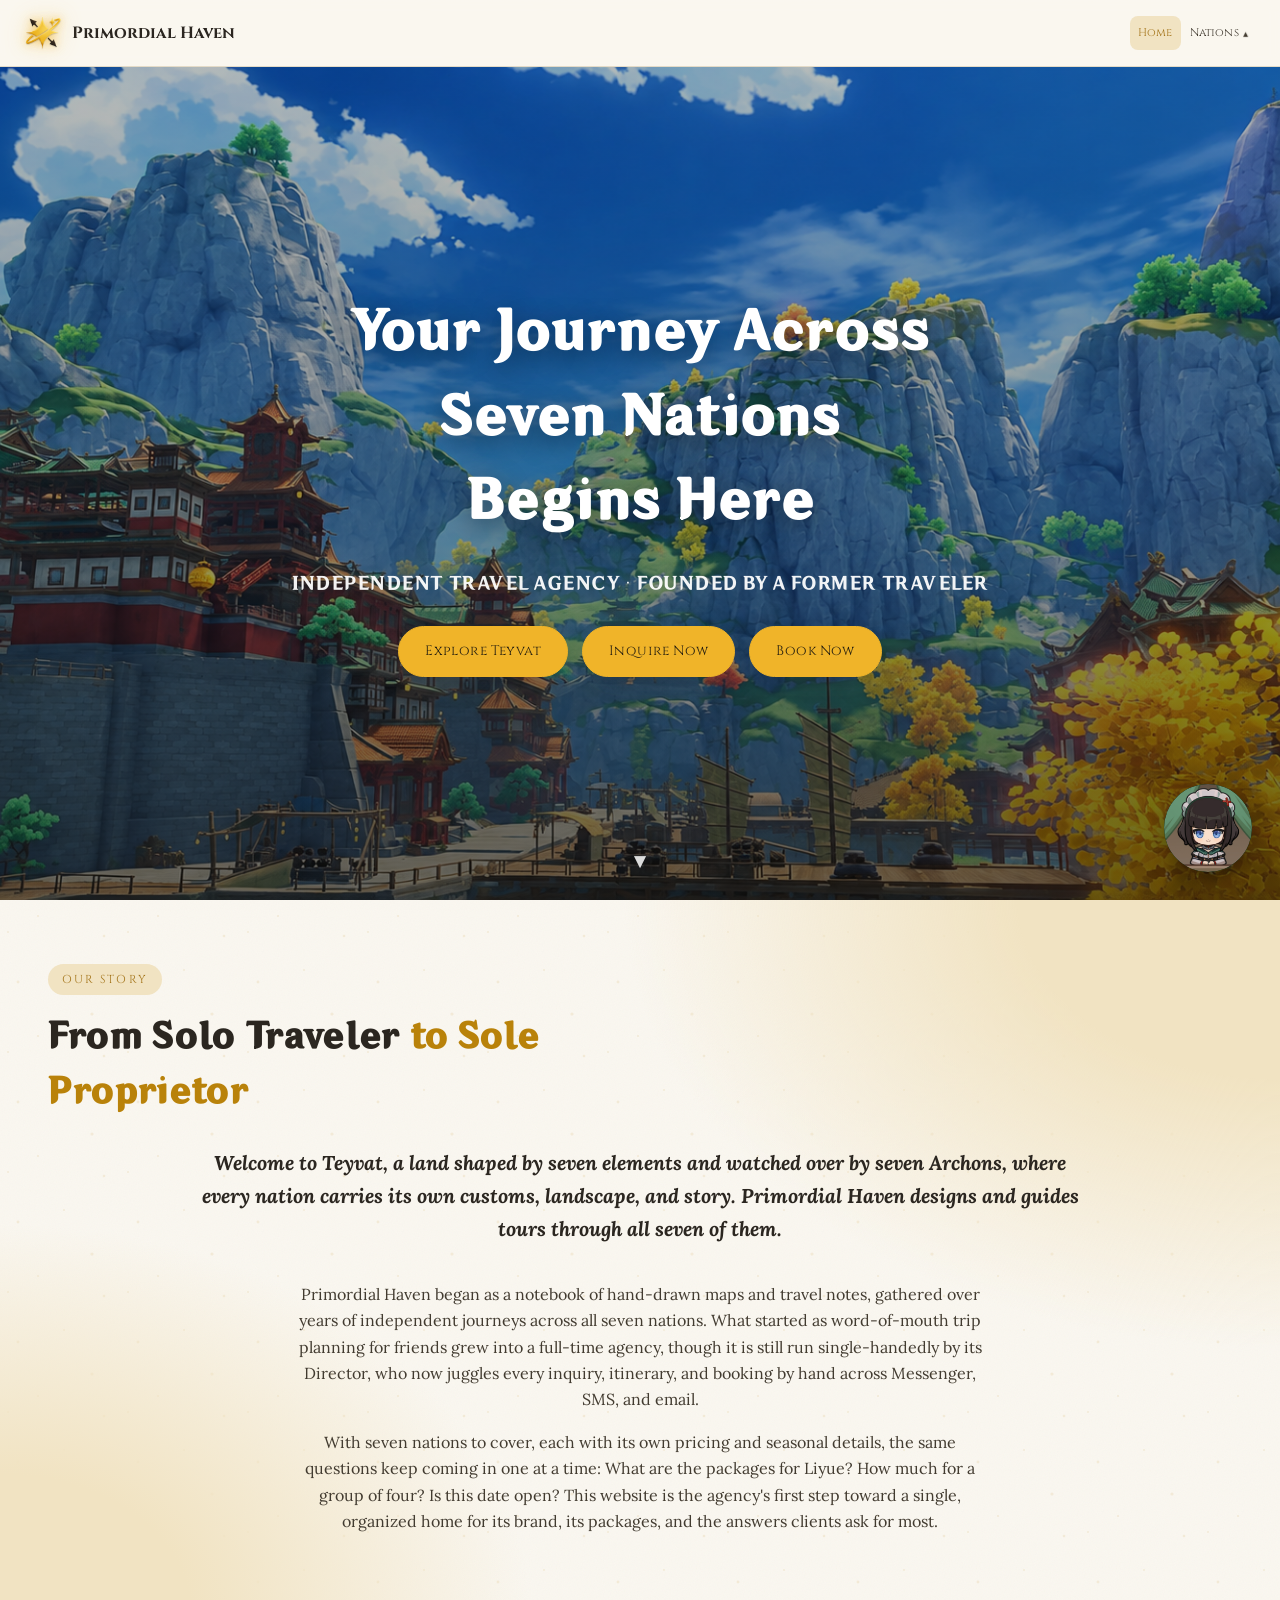
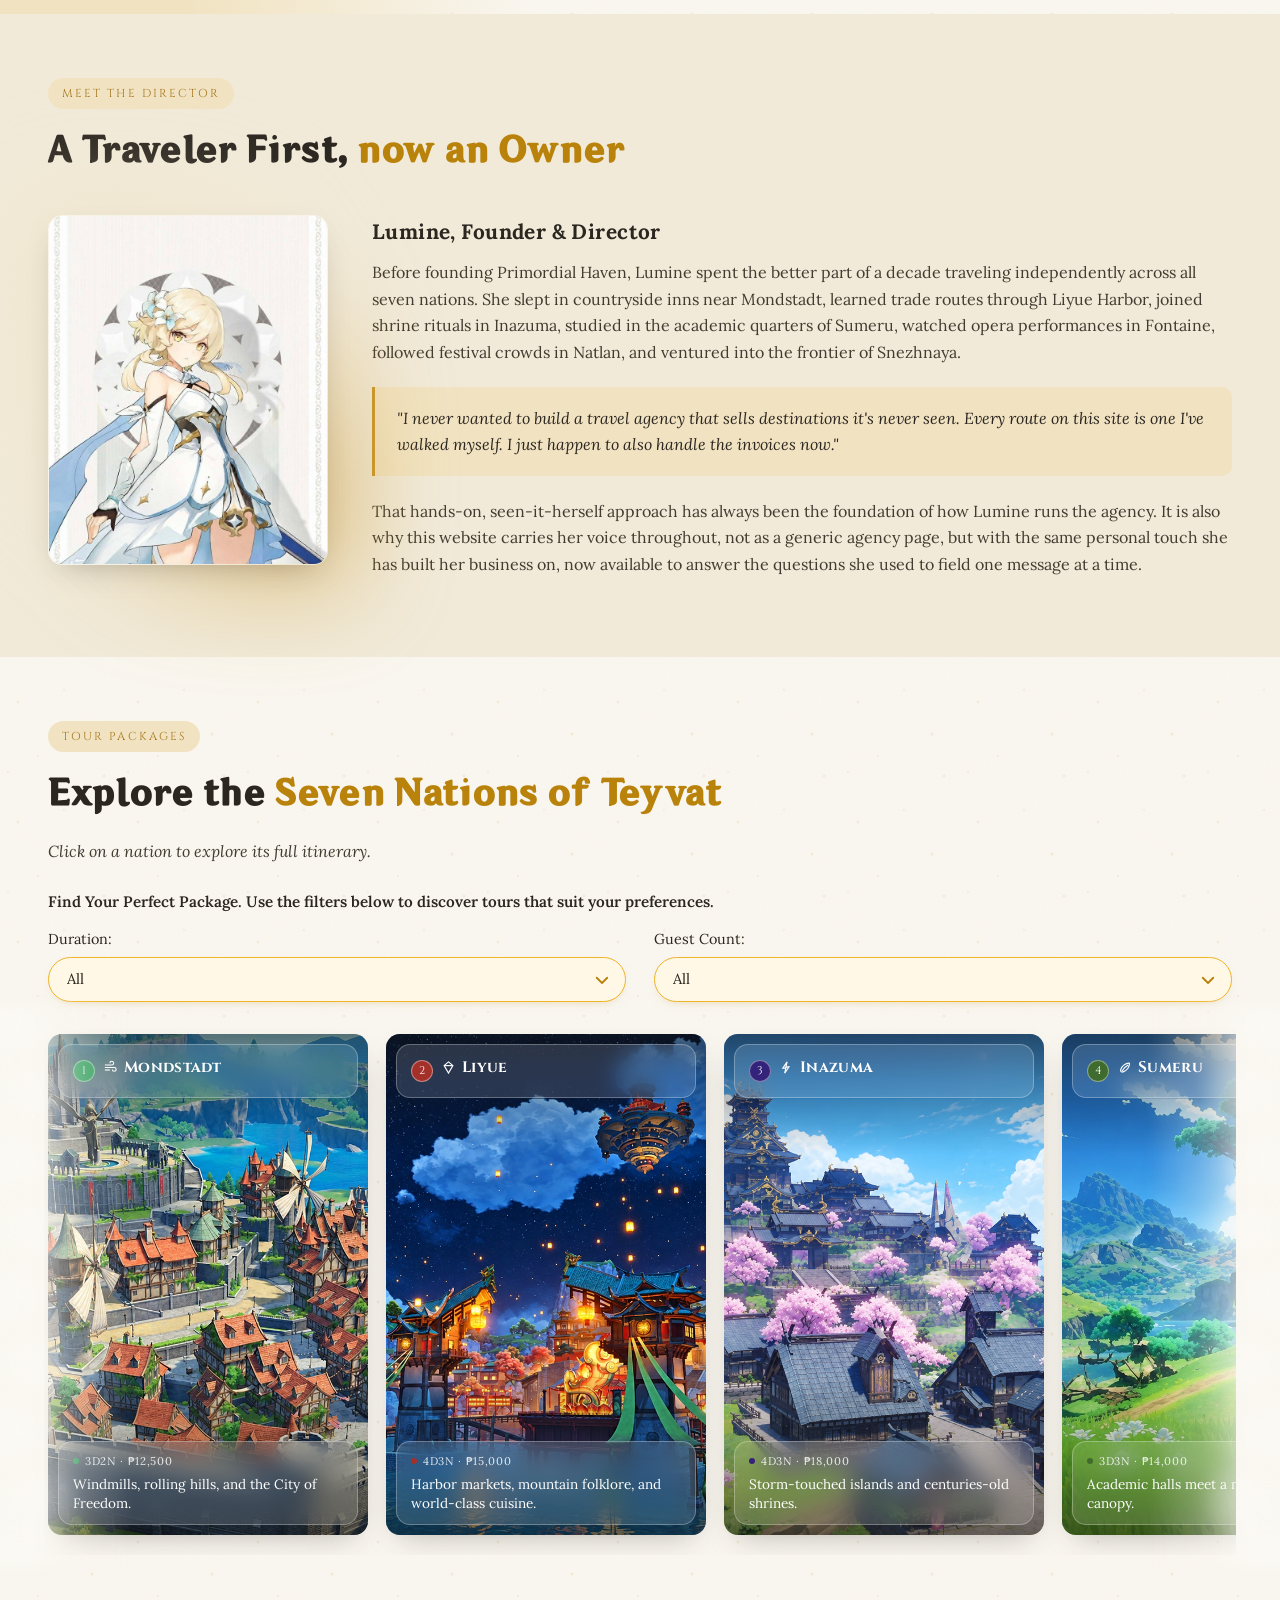
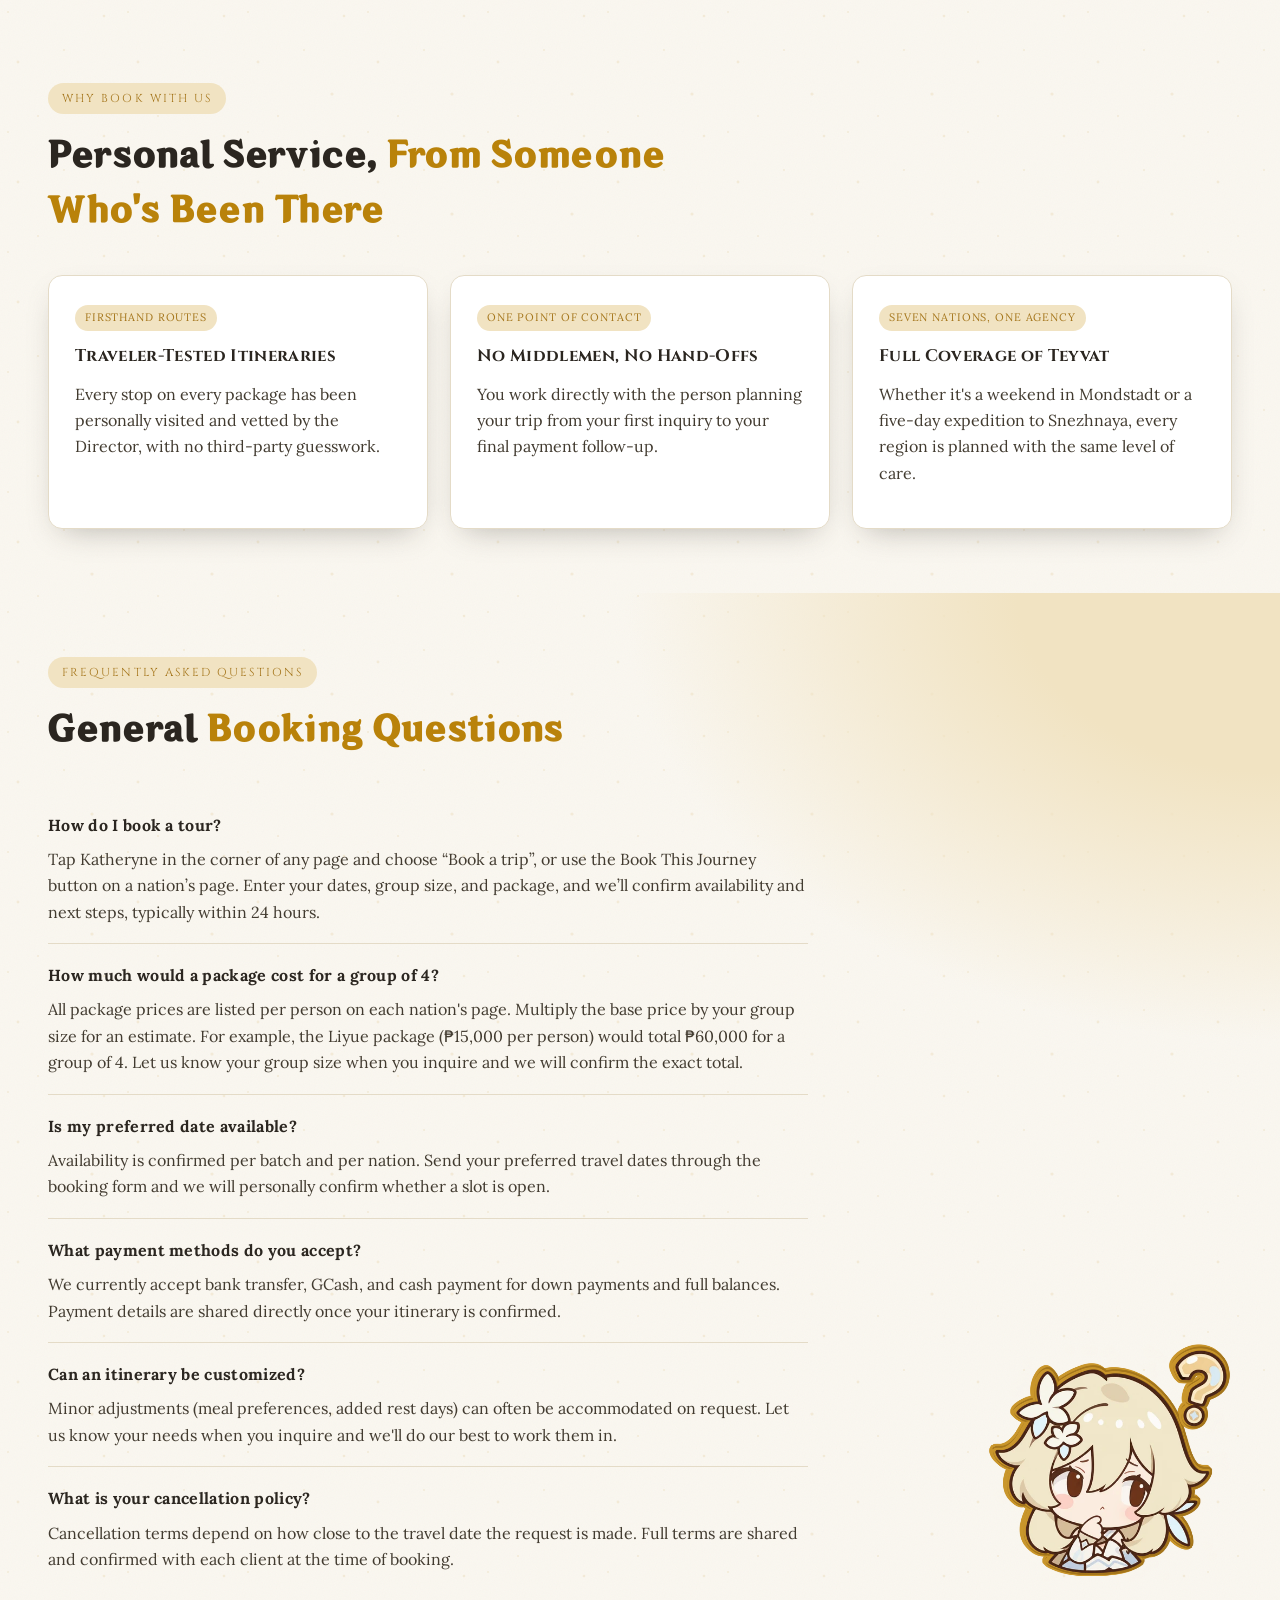
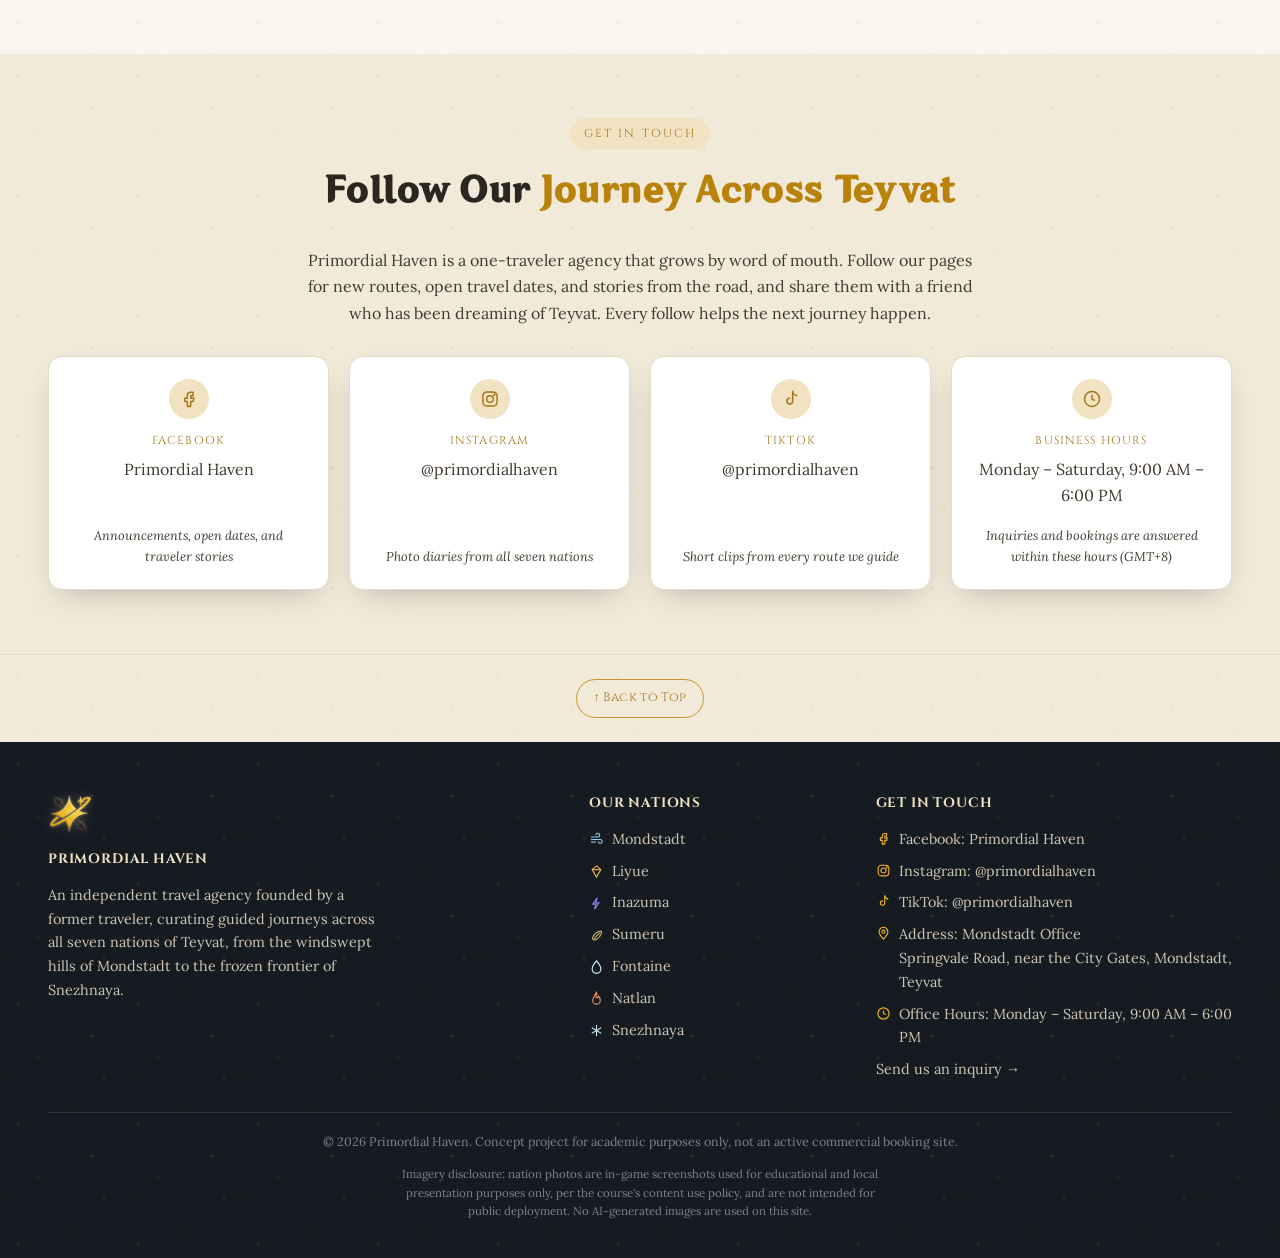
==== commit 9e95c2a5: "Improve booking and inquiry form inputs" ====
--- a/index.html
+++ b/index.html
@@ -53,7 +53,7 @@
       <p class="lede">Independent Travel Agency &middot; Founded by a Former Traveler</p>
       <div class="btn-row">
         <a href="#nations" class="btn">Explore Teyvat</a>
-        <a href="#contact" class="btn btn-outline" data-open-form="inquiry">Contact Us</a>
+        <a href="#contact" class="btn btn-outline" data-open-form="inquiry">Inquire Now</a>
         <a href="#book" class="btn btn-book" data-open-form="booking">Book Now</a>
       </div>
     </div>
--- a/assets/css/style.css
+++ b/assets/css/style.css
@@ -1,5 +1,3 @@
-/* Primordial Haven — shared stylesheet for all 8 pages, numbered sections 1-10 below. */
-
 /* ---------- 1. Colors and basic page setup ---------- */
 
 /* Colors and sizes used everywhere, defined once here as variables. */
@@ -19,10 +17,9 @@
   --charcoal-soft: #c9ccd3;
   --shadow: 0 12px 30px -14px rgba(43, 38, 32, 0.35);
   --radius: 14px;           /* standard rounded-corner size */
-  --maxw: 1120px;           /* max width of page content */
+  --maxw: 1320px;           /* max width of page content (wider, so the left and right margins stay small) */
   /* A few sparse, minimal dots (not an icon or logo) used to keep flat
-     background areas from reading as totally empty. Gold on the
-     homepage; each nation below recolors it with its own accent. */
+     background areas from reading as totally empty. */
   --pattern: url("data:image/svg+xml,%3Csvg xmlns='http://www.w3.org/2000/svg' width='120' height='120'%3E%3Cg fill='%23c9962c' opacity='0.13'%3E%3Ccircle cx='18' cy='22' r='1.4'/%3E%3Ccircle cx='64' cy='10' r='1'/%3E%3Ccircle cx='92' cy='54' r='1.6'/%3E%3Ccircle cx='38' cy='76' r='1.1'/%3E%3Ccircle cx='104' cy='96' r='1.3'/%3E%3Ccircle cx='8' cy='92' r='1'/%3E%3C/g%3E%3C/svg%3E");
 }
 
@@ -1230,7 +1227,8 @@
 /* Day-by-day itinerary, styled like a timeline with a "Day N" tag each line. */
 .itinerary {
   list-style: none;
-  padding: 0;
+  /* Room on the left for the "Day N" tags, which sit left of the line. */
+  padding: 0 0 0 64px;
   margin: 0;
   counter-reset: day;
 }
@@ -2638,3 +2636,139 @@
     animation: none;
   }
 }
+
+/* Phones: tighter itinerary spacing so the timeline text keeps its width. */
+@media (max-width: 560px) {
+  .itinerary {
+    padding-left: 56px;
+  }
+  .itinerary li {
+    margin-left: 6px;
+    padding-left: 26px;
+  }
+}
+
+/* ---------- 24. Package Overview as a postcard (nation pages) ---------- */
+
+/* Left: a featured-stop photo. Middle: the package details, written like a
+   postcard's message. Right, behind a dashed postcard divider: the nation's
+   stamp at the top and Book Now at the bottom. */
+.price-panel.postcard {
+  display: grid;
+  grid-template-columns: minmax(0, 0.85fr) minmax(0, 1.45fr);
+  padding: 0;
+  overflow: hidden;
+}
+
+.postcard-photo {
+  position: relative;
+  margin: 0;
+  min-height: 300px;
+}
+
+.postcard-photo img {
+  position: absolute;
+  inset: 0;
+  width: 100%;
+  height: 100%;
+  object-fit: cover;
+}
+
+/* "Greetings from …" label, in the same frosted glass as the Featured Stops. */
+.postcard-photo figcaption {
+  position: absolute;
+  left: 16px;
+  bottom: 16px;
+  padding: 7px 14px;
+  border-radius: 999px;
+  font-family: "Cinzel", serif;
+  font-size: 0.78rem;
+  letter-spacing: 0.03em;
+  color: #fff;
+  background: rgba(255, 255, 255, 0.16);
+  border: 1px solid rgba(255, 255, 255, 0.35);
+  -webkit-backdrop-filter: blur(10px);
+  backdrop-filter: blur(10px);
+}
+
+.postcard-body {
+  display: grid;
+  grid-template-columns: minmax(0, 1fr) auto;
+  gap: 0 28px;
+  padding: 30px 32px;
+}
+
+/* The short note reads like a handwritten line on a postcard. */
+.postcard .price-info > div > p {
+  font-style: italic;
+}
+
+.postcard-side {
+  display: flex;
+  flex-direction: column;
+  align-items: flex-end;
+  justify-content: space-between;
+  gap: 18px;
+  padding-left: 28px;
+  border-left: 1px dashed var(--line);
+}
+
+/* The stamp sits in the corner like postage, slightly tilted. */
+.postcard .nation-stamp {
+  position: static;
+  transform: rotate(-8deg);
+  width: 132px;
+  height: 132px;
+  margin: 0;
+}
+
+.postcard-book {
+  white-space: nowrap;
+}
+
+/* Tablets: the photo becomes a wide strip above the postcard. */
+@media (max-width: 860px) {
+  .price-panel.postcard {
+    grid-template-columns: minmax(0, 1fr);
+  }
+  .postcard-photo {
+    min-height: 0;
+    aspect-ratio: 16 / 7;
+  }
+}
+
+/* Phones: the stamp and Book Now move below the details, side by side. */
+@media (max-width: 560px) {
+  .price-panel.postcard {
+    padding: 0;
+  }
+  .postcard-photo {
+    aspect-ratio: 16 / 9;
+  }
+  .postcard-body {
+    grid-template-columns: minmax(0, 1fr);
+    padding: 22px 20px;
+  }
+  .postcard-side {
+    flex-direction: row;
+    align-items: center;
+    padding: 18px 0 0;
+    margin-top: 18px;
+    border-left: 0;
+    border-top: 1px dashed var(--line);
+  }
+  .postcard .nation-stamp {
+    width: 92px;
+    height: 92px;
+  }
+}
+
+/* ---------- 25. Nations menu always fully on screen ---------- */
+
+/* The Nations button sits near the right edge of the header, so its menu
+   opens toward the left (right edges lined up) on every screen size,
+   instead of hanging off the right side of the screen. */
+.nav-dropdown-menu {
+  left: auto;
+  right: 0;
+}
--- a/assets/css/forms.css
+++ b/assets/css/forms.css
@@ -1,11 +1,3 @@
-/* Primordial Haven — shared form styles (Booking form now, Inquiry form next).
-   Loaded after style.css, so it reuses the site's fonts and color variables.
-   Every form opens inside the same pop-up (.form-modal, from
-   assets/js/form-modal.js) over a blurred view of the current page.
-   Building the Inquiry form: reuse .form-card, .form-head, .form-close,
-   .form-body, .field*, .pill-input, .pill-btn* and .form-actions*; only
-   form-specific layout (like .field-row-package) is unique to a form. */
-
 :root {
   --form-card-bg: #f0f0f0;        /* light gray card, from the design */
   --form-field-bg: #fff8c2;       /* pale yellow pill fields, from the design */
@@ -34,6 +26,7 @@
   animation: formModalFade 0.2s ease;
 }
 
+/* Closed pop-up is removed from view. */
 .form-modal[hidden] {
   display: none;
 }
@@ -52,10 +45,12 @@
   display: contents;
 }
 
+/* Hides the form that isn't open. */
 .form-modal-content[hidden] {
   display: none;
 }
 
+/* No focus outline on the dialog box itself (its fields show focus). */
 .form-modal-dialog:focus {
   outline: none;
 }
@@ -70,6 +65,7 @@
   to   { opacity: 1; transform: none; }
 }
 
+/* No pop-up animation for visitors who prefer less motion. */
 @media (prefers-reduced-motion: reduce) {
   .form-modal,
   .form-modal-dialog {
@@ -116,6 +112,7 @@
   transition: background-color 0.15s, color 0.15s;
 }
 
+/* X button hover and keyboard-focus states. */
 .form-close:hover {
   background: rgba(43, 38, 32, 0.08);
   color: var(--ink);
@@ -126,10 +123,12 @@
   outline-offset: 2px;
 }
 
+/* Hides the form steps that aren't showing. */
 .form-card[hidden] {
   display: none;
 }
 
+/* Form title row: logo and heading, centered. */
 .form-head {
   display: flex;
   align-items: center;
@@ -143,17 +142,20 @@
   flex-shrink: 0;
 }
 
+/* Logo next to the form title. */
 .form-logo {
   height: 38px;
   width: auto;
 }
 
+/* Form title. */
 .form-head h2 {
   margin: 0;
   font-size: 1.4rem;
   color: var(--ink);
 }
 
+/* Titles get focus when a step opens (for screen readers) but show no outline. */
 .form-card h2:focus {
   outline: none;
 }
@@ -163,6 +165,7 @@
   margin: 0 auto;
 }
 
+/* Smaller heading inside a form, e.g. "Select Your Package". */
 .form-subhead {
   margin: 18px 0 8px;
   font-size: 1.02rem;
@@ -179,15 +182,18 @@
 }
 
 .field,
+/* A group of related fields (first and last name) with no fieldset border. */
 .field-group {
   margin-bottom: var(--form-gap);
   min-width: 0;
 }
 
+/* Fields side by side share the row's spacing instead of their own. */
 .field-row .field {
   margin-bottom: 0;
 }
 
+/* Label above each field. */
 .field-label {
   display: block;
   padding: 0 0 3px 14px;
@@ -195,15 +201,18 @@
   color: var(--ink);
 }
 
+/* The Name legend lines up like an ordinary label. */
 legend.field-label {
   float: left;      /* lets the legend sit like a normal label */
   width: 100%;
 }
 
+/* Starts the name fields below the floated legend. */
 .field-group .field-row {
   clear: both;
 }
 
+/* Red asterisk on required fields. */
 .req {
   color: #d93025;
   margin-left: 1px;
@@ -216,16 +225,19 @@
   color: #8a8170;
 }
 
+/* Grid row for fields placed side by side. */
 .field-row {
   display: grid;
   gap: 0 var(--form-gap);
 }
 
+/* Two equal columns (first/last name, check-in/check-out). */
 .field-row-2 {
   grid-template-columns: repeat(2, minmax(0, 1fr));
   column-gap: 16px;
 }
 
+/* Space below the date row. */
 .field-row-dates {
   margin-bottom: var(--form-gap);
 }
@@ -246,22 +258,26 @@
   transition: border-color 0.15s, box-shadow 0.15s;
 }
 
+/* Placeholder text in a soft brown. */
 .pill-input::placeholder {
   color: #9a8f6e;
   opacity: 1;
 }
 
+/* Gold glow on the field being typed in. */
 .pill-input:focus {
   outline: none;
   border-color: var(--brand-dark);
   box-shadow: var(--form-field-shadow), 0 0 0 3px rgba(240, 180, 41, 0.45);
 }
 
+/* Red outline on a field with an error. */
 .pill-input[aria-invalid="true"] {
   border-color: var(--form-error);
   box-shadow: var(--form-field-shadow), 0 0 0 2px rgba(179, 38, 30, 0.2);
 }
 
+/* Dropdowns: same pill shape, with a custom chevron. */
 .pill-select {
   -webkit-appearance: none;
   appearance: none;
@@ -274,6 +290,7 @@
   background-size: 18px;
 }
 
+/* Number fields leave room for the browser's arrows. */
 .pill-input[type="number"] {
   padding-right: 10px;
 }
@@ -283,10 +300,12 @@
   position: relative;
 }
 
+/* Room on the right for the calendar button. */
 .date-wrap .pill-input {
   padding-right: 40px;
 }
 
+/* Round calendar button inside the date field. */
 .date-btn {
   position: absolute;
   top: 50%;
@@ -302,11 +321,13 @@
   cursor: pointer;
 }
 
+/* Calendar button hover. */
 .date-btn:hover {
   background: rgba(43, 38, 32, 0.08);
   color: var(--ink);
 }
 
+/* Calendar icon fills its button. */
 .date-btn svg {
   width: 100%;
   height: 100%;
@@ -338,6 +359,7 @@
   border: 0;
 }
 
+/* Red message under a field. */
 .field-error {
   margin: 4px 0 0;
   padding-left: 14px;
@@ -346,10 +368,12 @@
   color: var(--form-error);
 }
 
+/* Messages stay hidden until there's an error. */
 .field-error[hidden] {
   display: none;
 }
 
+/* Centered message for a failed send, above the buttons. */
 .form-error {
   margin-top: 12px;
   padding-left: 0;
@@ -375,15 +399,18 @@
   transition: background-color 0.15s, transform 0.15s;
 }
 
+/* Buttons lift slightly on hover. */
 .pill-btn:hover {
   transform: translateY(-1px);
 }
 
+/* Clear outline for keyboard users. */
 .pill-btn:focus-visible {
   outline: 3px solid var(--ink);
   outline-offset: 3px;
 }
 
+/* While sending, the button fades and shows a waiting cursor. */
 .pill-btn:disabled {
   opacity: 0.65;
   cursor: wait;
@@ -395,10 +422,12 @@
   background: var(--brand);
 }
 
+/* Darker gold on hover. */
 .pill-btn-gold:hover {
   background: var(--brand-dark);
 }
 
+/* Cream button (Back). */
 .pill-btn-cream {
   background: var(--paper-alt);
 }
@@ -407,6 +436,7 @@
   background: #e7dcc3;
 }
 
+/* Pale yellow button (Okay on the notice). */
 .pill-btn-light {
   background: var(--form-field-bg);
 }
@@ -415,15 +445,18 @@
   background: #fbefa0;
 }
 
+/* Button row at the bottom of a form. */
 .form-actions {
   margin-top: 22px;
 }
 
+/* A single button, centered. */
 .form-actions-center {
   display: flex;
   justify-content: center;
 }
 
+/* Centered buttons get a comfortable minimum width. */
 .form-actions-center .pill-btn {
   min-width: 220px;
 }
@@ -457,6 +490,7 @@
   column-gap: 12px;
 }
 
+/* Inquiry form: less space above Submit. */
 .form-compact .form-actions {
   margin-top: 18px;
 }
@@ -466,12 +500,15 @@
 .field-row-package {
   grid-template-columns: max-content minmax(0, 1fr);
   column-gap: 16px;
-}
-
+  margin-bottom: var(--form-gap);
+}
+
+/* "Number of Guests" stays on one line. */
 .field-guests .field-label {
   white-space: nowrap;
 }
 
+/* Narrow guests field. */
 .field-guests .pill-input {
   width: 130px;
 }
@@ -484,6 +521,7 @@
   color: var(--ink-soft);
 }
 
+/* Summary card on a warm off-white, like a paper receipt. */
 .receipt {
   background: #fffdf6;
   border: 1px solid var(--line);
@@ -492,6 +530,7 @@
   box-shadow: 0 6px 18px -12px rgba(43, 38, 32, 0.45);
 }
 
+/* Small gold heading for each part (Traveler, Trip, Price). */
 .receipt-title {
   margin: 0 0 4px;
   font-family: "Cinzel", serif;
@@ -501,17 +540,20 @@
   color: var(--brand-dark);
 }
 
+/* Each part ends with a dashed tear line. */
 .receipt-rows {
   margin: 0 0 12px;
   padding-bottom: 10px;
   border-bottom: 1px dashed #cdbf9c;
 }
 
+/* No tear line after the last part. */
 .receipt-rows:last-child {
   border-bottom: 0;
   padding-bottom: 0;
 }
 
+/* One line of the receipt: label left, value right. */
 .receipt-row {
   display: flex;
   justify-content: space-between;
@@ -522,11 +564,13 @@
   color: var(--ink);
 }
 
+/* Field names in bold. */
 .receipt-row dt {
   font-weight: 700;
   flex-shrink: 0;
 }
 
+/* Values right-aligned; long emails wrap instead of overflowing. */
 .receipt-row dd {
   margin: 0;
   text-align: right;
@@ -541,6 +585,7 @@
   font-size: 1rem;
 }
 
+/* Total in bold dark gold. */
 .receipt-total dd {
   font-weight: 700;
   color: var(--brand-dark);
@@ -552,12 +597,14 @@
   padding: 32px 36px 28px;
 }
 
+/* "Submitted!" heading. */
 .form-notice h2 {
   margin: 0 0 16px;
   text-align: center;
   font-size: 1.35rem;
 }
 
+/* Notice text. */
 .form-notice p {
   font-size: 0.88rem;
   color: var(--ink);
@@ -569,10 +616,12 @@
   white-space: nowrap;
 }
 
+/* Space above the Okay button. */
 .form-notice .form-actions {
   margin-top: 20px;
 }
 
+/* Okay button: small and centered. */
 .form-notice .form-actions-center .pill-btn {
   min-width: 156px;
   height: 34px;
@@ -713,6 +762,7 @@
   }
 }
 
+/* Very narrow phones: smaller title and padding. */
 @media (max-width: 360px) {
   .form-head h2 {
     font-size: 1.1rem;
@@ -744,6 +794,7 @@
   animation: formModalFadeOut 0.18s ease forwards;
 }
 
+/* The card sinks slightly as it fades. */
 .form-modal.is-closing .form-modal-dialog {
   animation: formModalSink 0.18s ease forwards;
 }
@@ -756,6 +807,7 @@
   to { opacity: 0; transform: translateY(10px) scale(0.985); }
 }
 
+/* No step or closing animation for visitors who prefer less motion. */
 @media (prefers-reduced-motion: reduce) {
   .form-modal .form-card:not([hidden]),
   .form-modal.is-closing,
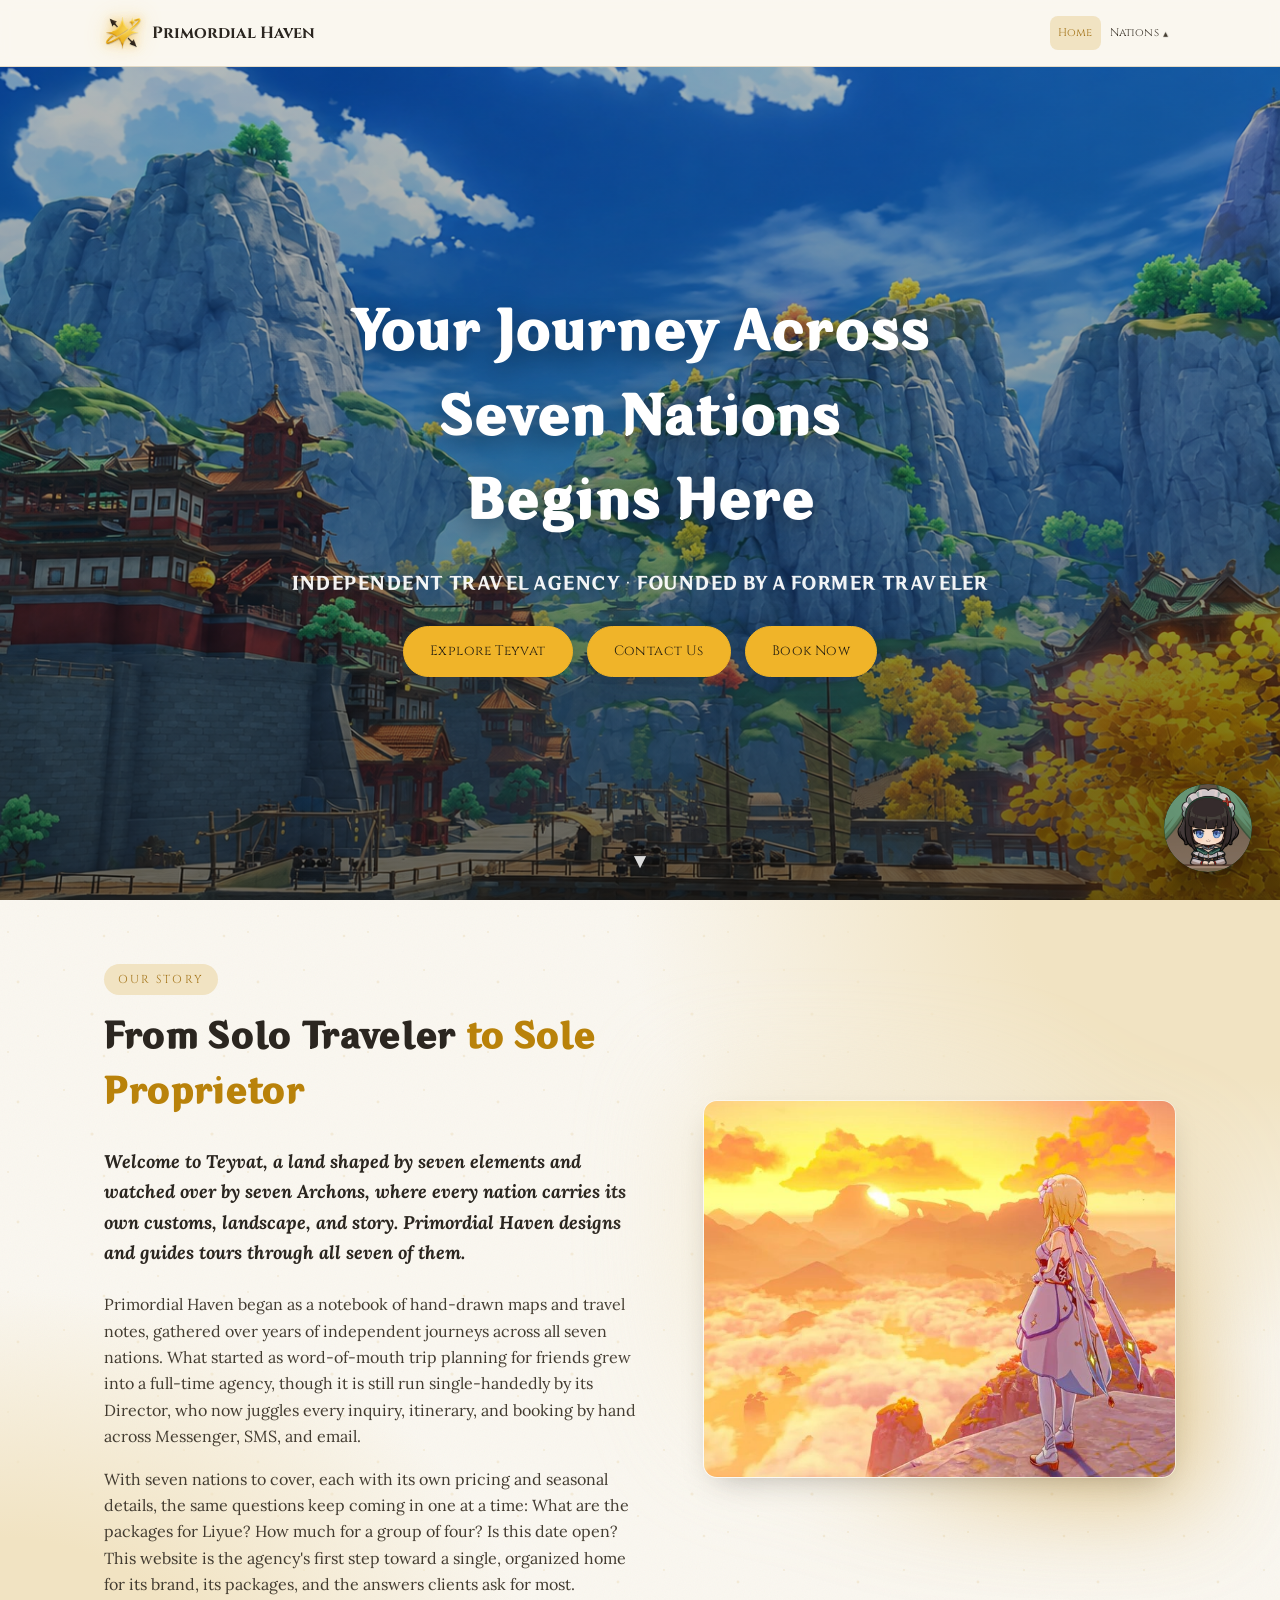
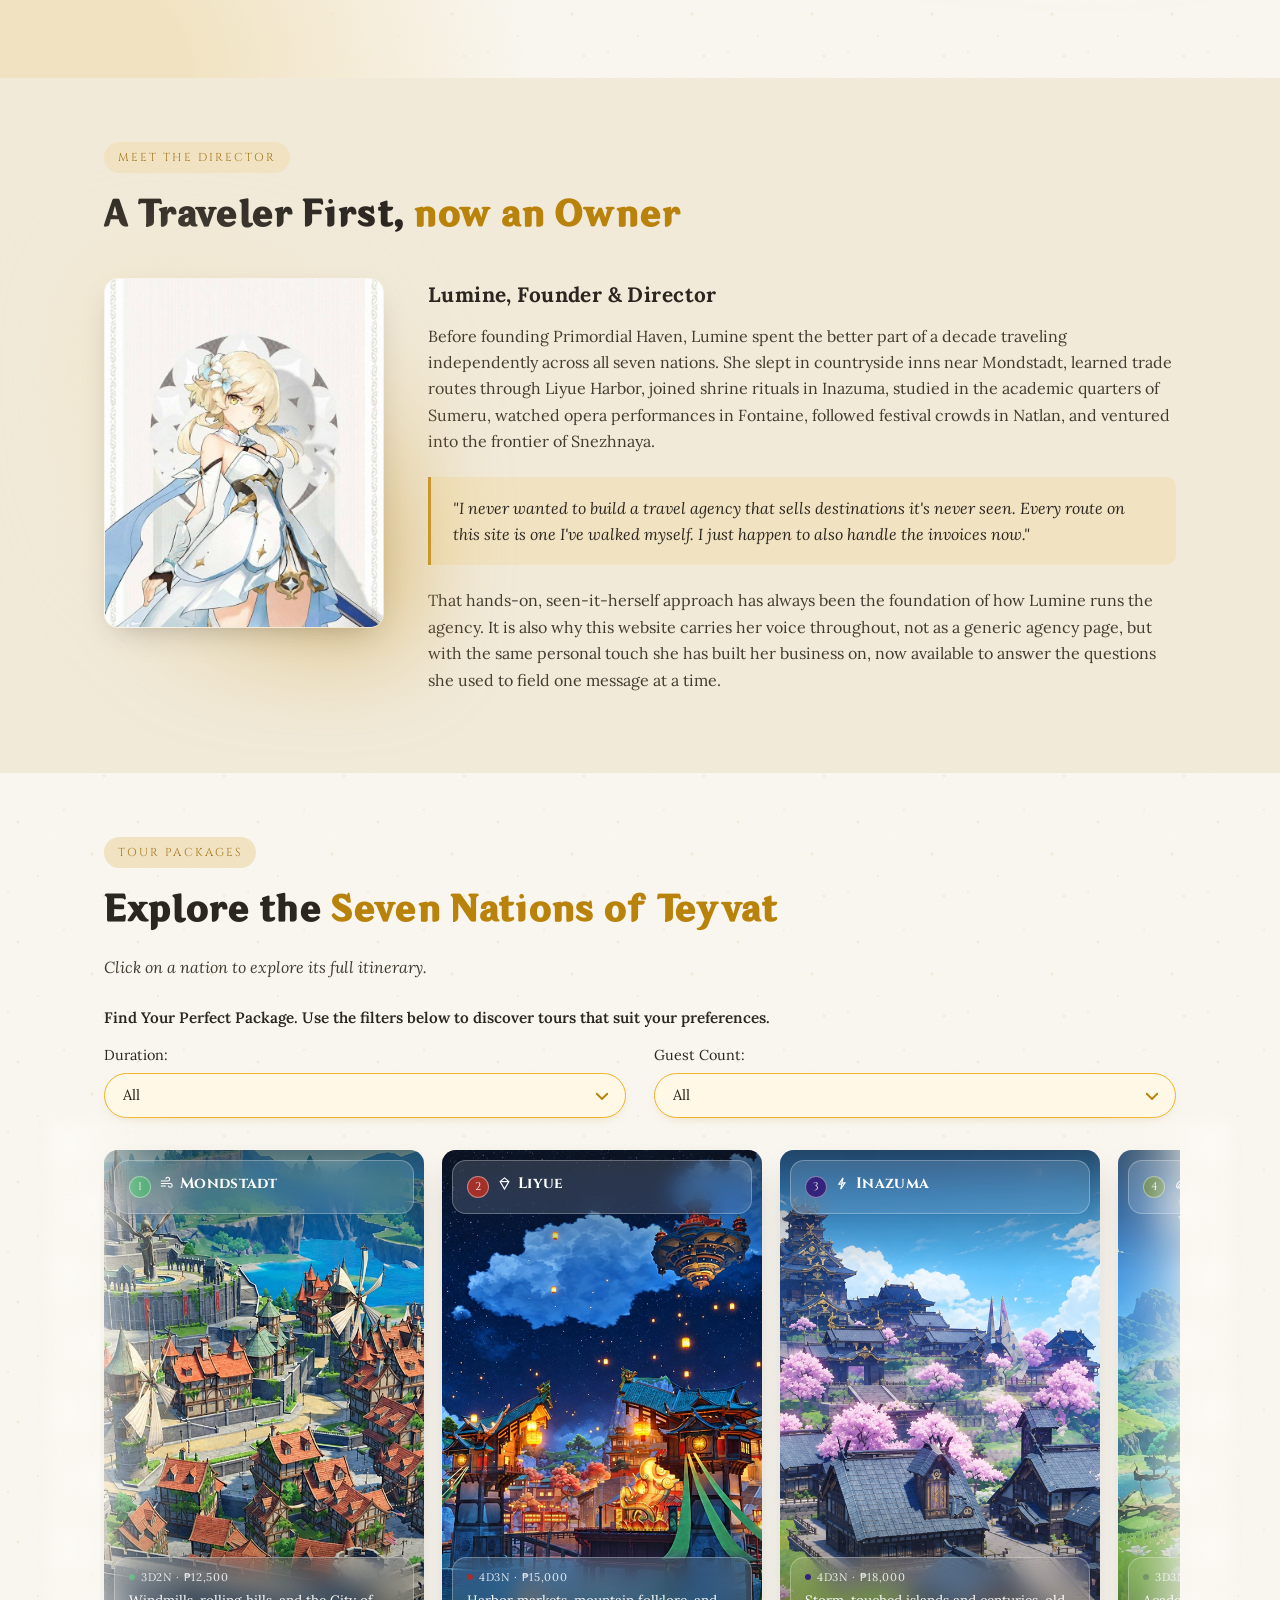
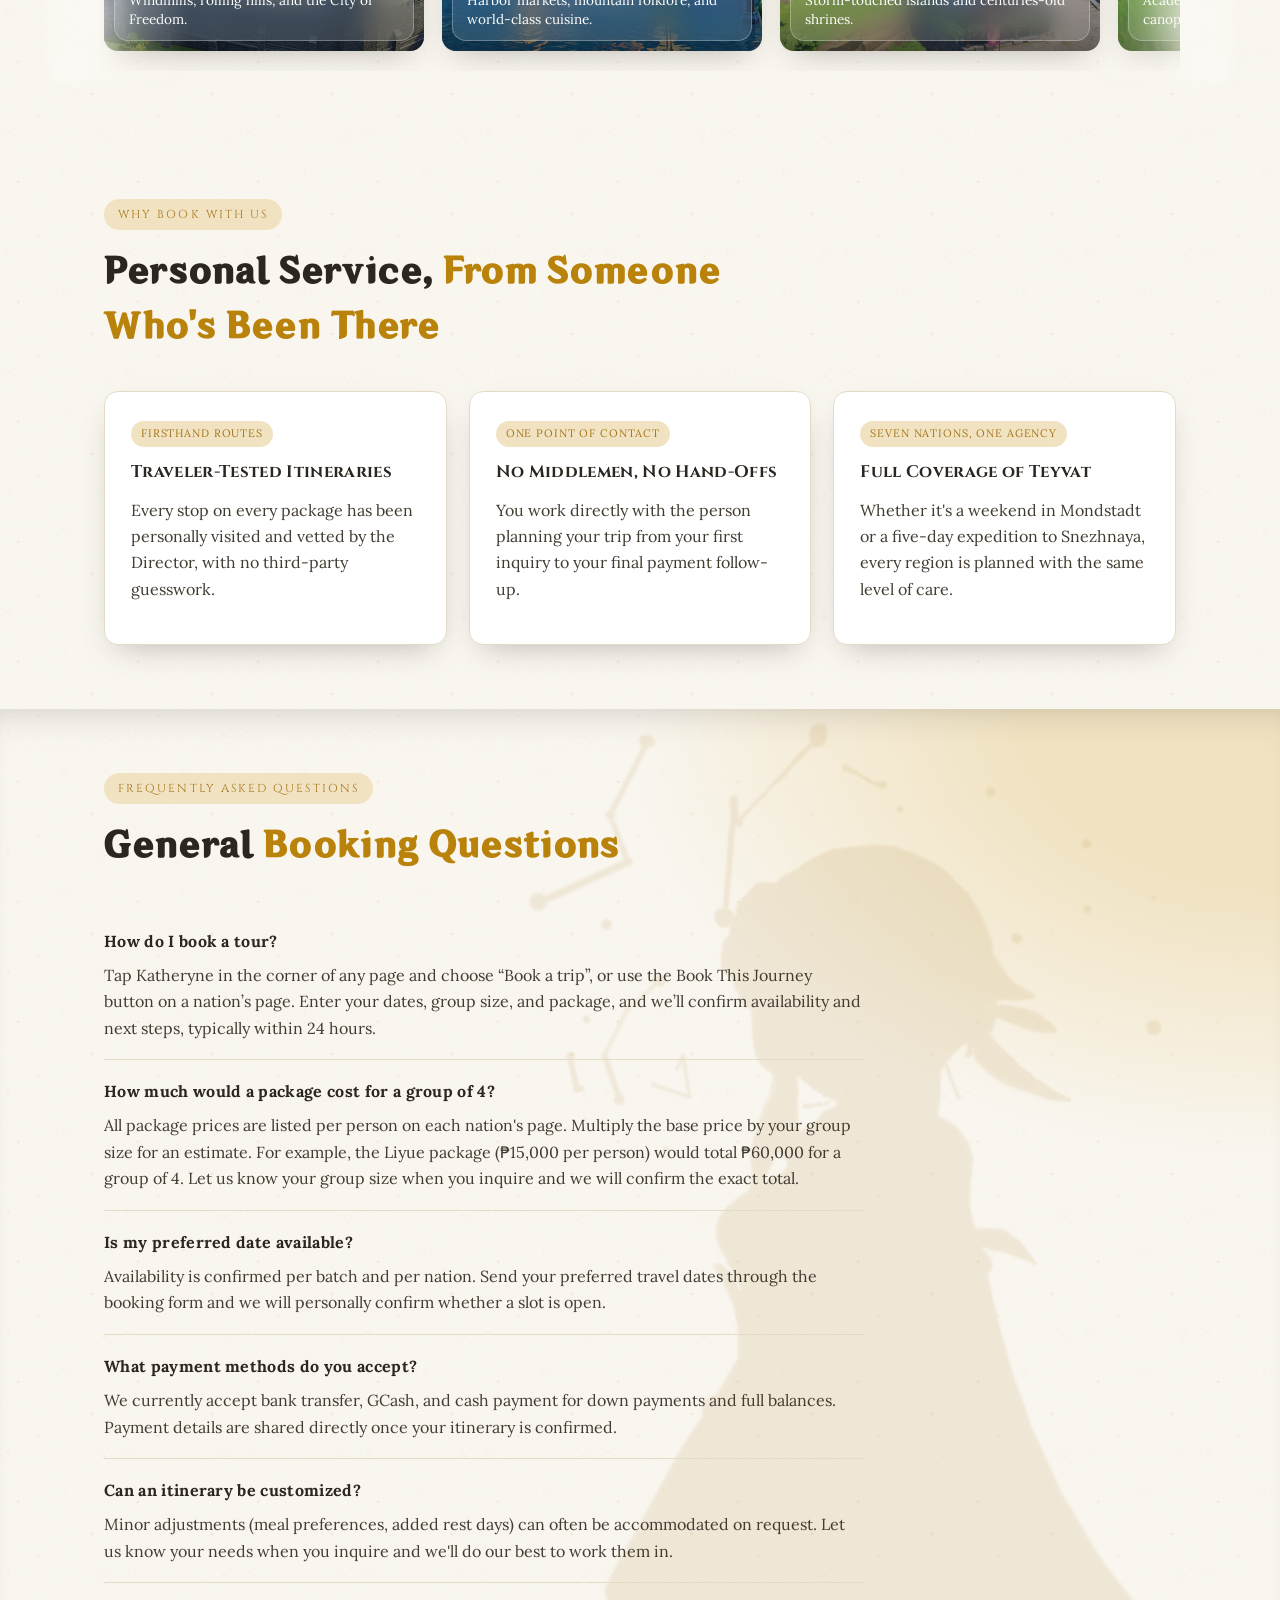
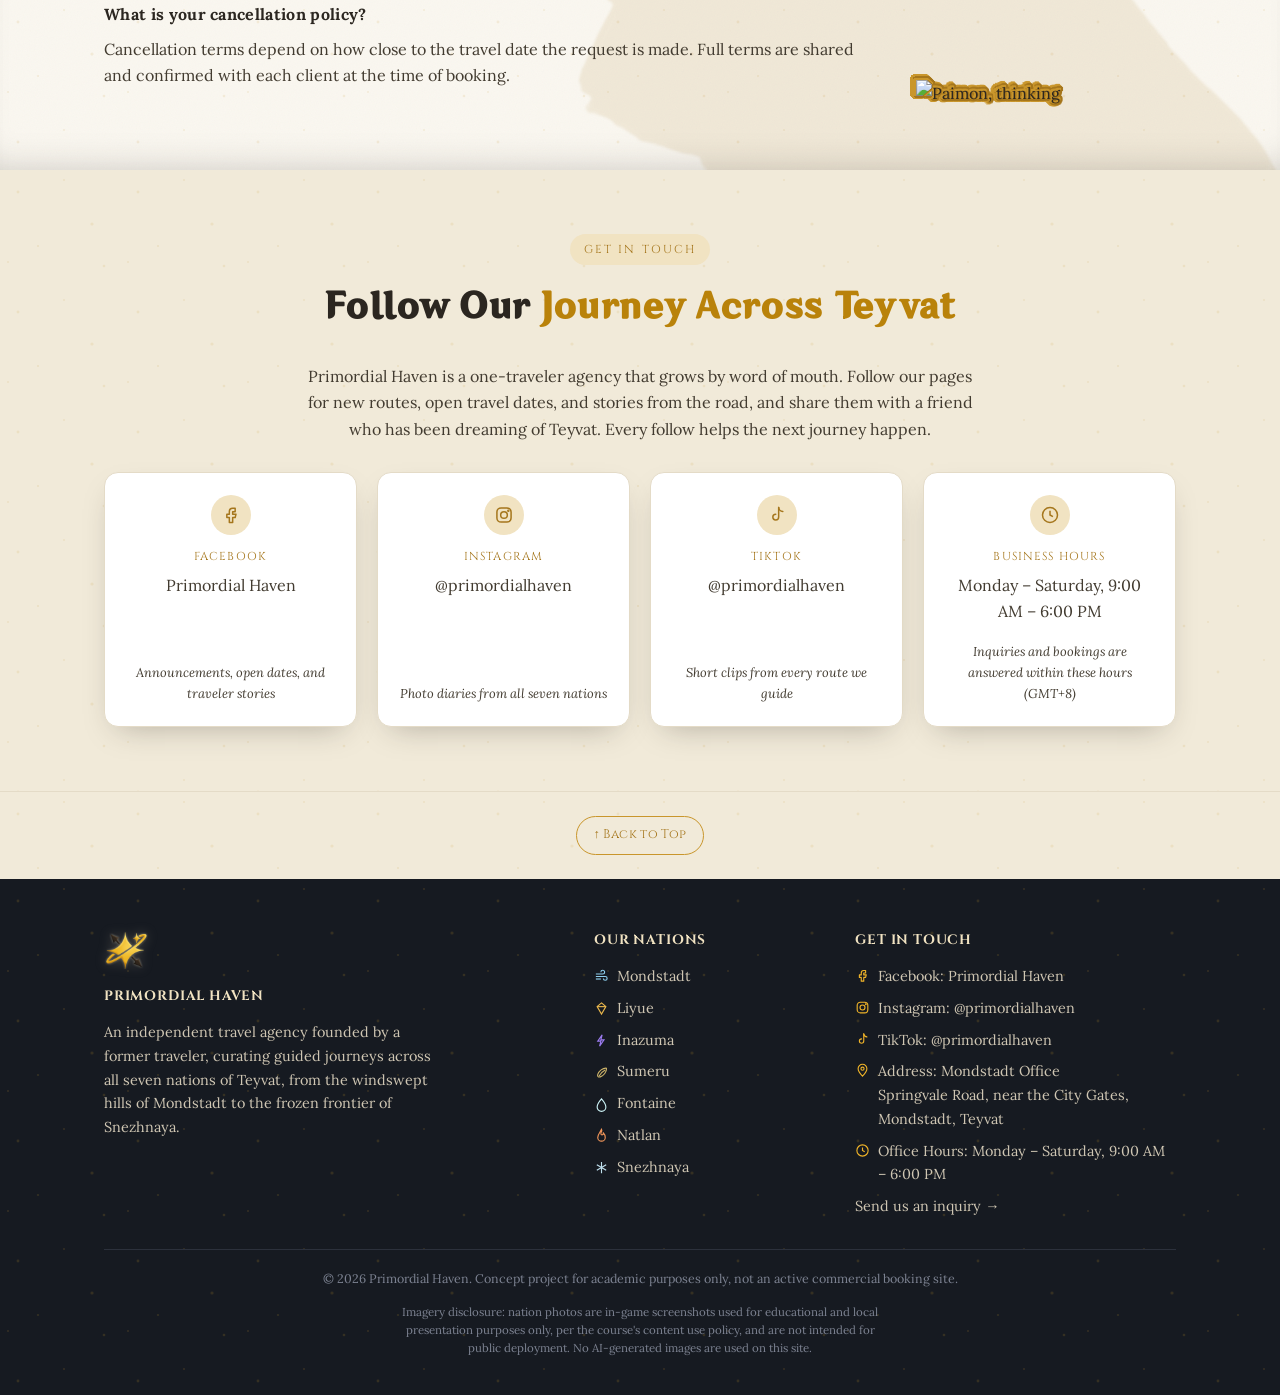
==== commit 5ec9f4df: "Update home page story and FAQ design" ====
--- a/index.html
+++ b/index.html
@@ -53,34 +53,41 @@
       <p class="lede">Independent Travel Agency &middot; Founded by a Former Traveler</p>
       <div class="btn-row">
         <a href="#nations" class="btn">Explore Teyvat</a>
-        <a href="#contact" class="btn btn-outline" data-open-form="inquiry">Inquire Now</a>
+        <a href="#contact" class="btn btn-outline" data-open-form="inquiry">Contact Us</a>
         <a href="#book" class="btn btn-book" data-open-form="booking">Book Now</a>
       </div>
     </div>
     <a href="#about" class="scroll-cue" aria-label="Scroll down to learn more">&#9660;</a>
   </section>
 
-  <!-- Our Story: how the agency started and why this site exists -->
+   <!-- Our Story: how the agency started and why this site exists -->
   <section class="block story-section" id="about">
-    <div class="container">
-      <div class="section-head">
-        <span class="eyebrow">Our Story</span>
-        <h2>From Solo Traveler <span class="accent-gold">to Sole Proprietor</span></h2>
-      </div>
-      <p class="lede-center">Welcome to Teyvat, a land shaped by seven elements and watched
-      over by seven Archons, where every nation carries its own customs, landscape, and story.
-      Primordial Haven designs and guides tours through all seven of them.</p>
-      <div class="story-body">
-        <p>Primordial Haven began as a notebook of hand-drawn maps and travel notes,
-        gathered over years of independent journeys across all seven nations. What started as
-        word-of-mouth trip planning for friends grew into a full-time agency, though it is still
-        run single-handedly by its Director, who now juggles every inquiry, itinerary, and
-        booking by hand across Messenger, SMS, and email.</p>
-        <p>With seven nations to cover, each with its own pricing and seasonal details, the same
-        questions keep coming in one at a time: What are the packages for Liyue? How much for a
-        group of four? Is this date open? This website is the agency's first step toward a
-        single, organized home for its brand, its packages, and the answers clients ask for
-        most.</p>
+    <div class="container story-layout">
+      <div class="story-text">
+        <div class="section-head">
+          <span class="eyebrow">Our Story</span>
+          <h2>From Solo Traveler <span class="accent-gold">to Sole Proprietor</span></h2>
+        </div>
+        <p class="lede-center">Welcome to Teyvat, a land shaped by seven elements and watched
+        over by seven Archons, where every nation carries its own customs, landscape, and story.
+        Primordial Haven designs and guides tours through all seven of them.</p>
+        <div class="story-body">
+          <p>Primordial Haven began as a notebook of hand-drawn maps and travel notes,
+          gathered over years of independent journeys across all seven nations. What started as
+          word-of-mouth trip planning for friends grew into a full-time agency, though it is still
+          run single-handedly by its Director, who now juggles every inquiry, itinerary, and
+          booking by hand across Messenger, SMS, and email.</p>
+          <p>With seven nations to cover, each with its own pricing and seasonal details, the same
+          questions keep coming in one at a time: What are the packages for Liyue? How much for a
+          group of four? Is this date open? This website is the agency's first step toward a
+          single, organized home for its brand, its packages, and the answers clients ask for
+          most.</p>
+        </div>
+      </div>
+      <div class="photo-frame-wrap story-photo">
+        <div class="photo-frame">
+          <img src="assets/img/lumine-horizon.jpg" alt="Lumine looking out over a sea of clouds at sunset" loading="lazy">
+        </div>
       </div>
     </div>
   </section>
@@ -305,8 +312,8 @@
           terms are shared and confirmed with each client at the time of booking.</p>
         </div>
       </div>
-      <img class="faq-chibi" src="assets/img/chibis/lumine-home.webp"
-           alt="Lumine, thinking" loading="lazy">
+      <img class="faq-chibi" src="assets/img/chibis/paimon-home.png"
+           alt="Paimon, thinking" loading="lazy">
     </div>
   </section>
 
--- a/assets/css/style.css
+++ b/assets/css/style.css
@@ -1,3 +1,5 @@
+/* Primordial Haven — shared stylesheet for all 8 pages, numbered sections 1-10 below. */
+
 /* ---------- 1. Colors and basic page setup ---------- */
 
 /* Colors and sizes used everywhere, defined once here as variables. */
@@ -17,9 +19,10 @@
   --charcoal-soft: #c9ccd3;
   --shadow: 0 12px 30px -14px rgba(43, 38, 32, 0.35);
   --radius: 14px;           /* standard rounded-corner size */
-  --maxw: 1320px;           /* max width of page content (wider, so the left and right margins stay small) */
+  --maxw: 1120px;           /* max width of page content */
   /* A few sparse, minimal dots (not an icon or logo) used to keep flat
-     background areas from reading as totally empty. */
+     background areas from reading as totally empty. Gold on the
+     homepage; each nation below recolors it with its own accent. */
   --pattern: url("data:image/svg+xml,%3Csvg xmlns='http://www.w3.org/2000/svg' width='120' height='120'%3E%3Cg fill='%23c9962c' opacity='0.13'%3E%3Ccircle cx='18' cy='22' r='1.4'/%3E%3Ccircle cx='64' cy='10' r='1'/%3E%3Ccircle cx='92' cy='54' r='1.6'/%3E%3Ccircle cx='38' cy='76' r='1.1'/%3E%3Ccircle cx='104' cy='96' r='1.3'/%3E%3Ccircle cx='8' cy='92' r='1'/%3E%3C/g%3E%3C/svg%3E");
 }
 
@@ -757,21 +760,19 @@
 
 /* Centers this one intro paragraph instead of following the left edge. */
 .lede-center {
-  max-width: 68ch;
-  margin: -10px auto 36px;
-  text-align: center;
-  font-size: 1.25rem;
-  font-weight: 700;
-  font-style: italic;
-  color: var(--ink);
-}
-
-/* Centered single column of body text, used instead of the old two-column
-   layout so it reads as one continuous story rather than a grid. */
+    max-width: 68ch;
+    margin: -10px 0 36px;
+    text-align: justify;
+    font-size: 1.25rem;
+    font-weight: 700;
+    font-style: italic;
+    color: var(--ink);
+}
+
 .story-body {
-  max-width: 70ch;
-  margin: 0 auto;
-  text-align: center;
+    max-width: 70ch;
+    margin: 0;
+    text-align: justify; /* Changed from center */
 }
 
 /* Keeps this one heading on a single line at every screen size. */
@@ -1227,8 +1228,7 @@
 /* Day-by-day itinerary, styled like a timeline with a "Day N" tag each line. */
 .itinerary {
   list-style: none;
-  /* Room on the left for the "Day N" tags, which sit left of the line. */
-  padding: 0 0 0 64px;
+  padding: 0;
   margin: 0;
   counter-reset: day;
 }
@@ -2637,138 +2637,85 @@
   }
 }
 
-/* Phones: tighter itinerary spacing so the timeline text keeps its width. */
-@media (max-width: 560px) {
-  .itinerary {
-    padding-left: 56px;
-  }
-  .itinerary li {
-    margin-left: 6px;
-    padding-left: 26px;
-  }
-}
-
-/* ---------- 24. Package Overview as a postcard (nation pages) ---------- */
-
-/* Left: a featured-stop photo. Middle: the package details, written like a
-   postcard's message. Right, behind a dashed postcard divider: the nation's
-   stamp at the top and Book Now at the bottom. */
-.price-panel.postcard {
+/* ---------- 24. Our Story: text left, photo right (homepage) ---------- */
+
+.story-layout {
   display: grid;
-  grid-template-columns: minmax(0, 0.85fr) minmax(0, 1.45fr);
-  padding: 0;
-  overflow: hidden;
-}
-
-.postcard-photo {
-  position: relative;
-  margin: 0;
-  min-height: 300px;
-}
-
-.postcard-photo img {
+  grid-template-columns: minmax(0, 1.15fr) minmax(0, 1fr);
+  gap: 56px;
+  align-items: center;
+}
+
+/* Text follows the left edge here instead of being centered. */
+.story-layout .lede-center,
+.story-layout .story-body {
+  text-align: left;
+  margin-left: 0;
+  margin-right: 0;
+}
+
+.story-layout .lede-center {
+  margin-bottom: 24px;
+  font-size: 1.15rem;
+}
+
+/* Cropped from the left so Lumine and the sun stay in frame. */
+.story-photo .photo-frame {
+  aspect-ratio: 5 / 4;
+}
+
+.story-photo .photo-frame img {
+  object-position: 80% center;
+  transform-origin: 80% 100%; /* hover zoom never cuts off her feet */
+}
+
+@media (max-width: 860px) {
+  .story-layout {
+    grid-template-columns: 1fr;
+    gap: 36px;
+  }
+  /* Full, uncropped photo below the text. */
+  .story-photo {
+    max-width: 560px;
+    margin: 0 auto;
+    width: 100%;
+  }
+  .story-photo .photo-frame {
+    aspect-ratio: 869 / 527;
+  }
+}
+
+/* ---------- 25. FAQ: soft depth + Lumine shadow (homepage) ---------- */
+
+.home-page .faq-section {
+  overflow: hidden; /* keeps the silhouette from widening the page */
+  box-shadow:
+    inset 0 28px 40px -34px rgba(43, 38, 32, 0.28),
+    inset 0 -28px 40px -34px rgba(43, 38, 32, 0.28);
+}
+
+/* lumine-bg.png as a full-height gold silhouette on the right, like the
+   windmill behind the nation itineraries. */
+.home-page .faq-section::after {
+  content: "";
   position: absolute;
-  inset: 0;
-  width: 100%;
-  height: 100%;
-  object-fit: cover;
-}
-
-/* "Greetings from …" label, in the same frosted glass as the Featured Stops. */
-.postcard-photo figcaption {
-  position: absolute;
-  left: 16px;
-  bottom: 16px;
-  padding: 7px 14px;
-  border-radius: 999px;
-  font-family: "Cinzel", serif;
-  font-size: 0.78rem;
-  letter-spacing: 0.03em;
-  color: #fff;
-  background: rgba(255, 255, 255, 0.16);
-  border: 1px solid rgba(255, 255, 255, 0.35);
-  -webkit-backdrop-filter: blur(10px);
-  backdrop-filter: blur(10px);
-}
-
-.postcard-body {
-  display: grid;
-  grid-template-columns: minmax(0, 1fr) auto;
-  gap: 0 28px;
-  padding: 30px 32px;
-}
-
-/* The short note reads like a handwritten line on a postcard. */
-.postcard .price-info > div > p {
-  font-style: italic;
-}
-
-.postcard-side {
-  display: flex;
-  flex-direction: column;
-  align-items: flex-end;
-  justify-content: space-between;
-  gap: 18px;
-  padding-left: 28px;
-  border-left: 1px dashed var(--line);
-}
-
-/* The stamp sits in the corner like postage, slightly tilted. */
-.postcard .nation-stamp {
-  position: static;
-  transform: rotate(-8deg);
-  width: 132px;
-  height: 132px;
-  margin: 0;
-}
-
-.postcard-book {
-  white-space: nowrap;
-}
-
-/* Tablets: the photo becomes a wide strip above the postcard. */
-@media (max-width: 860px) {
-  .price-panel.postcard {
-    grid-template-columns: minmax(0, 1fr);
-  }
-  .postcard-photo {
-    min-height: 0;
-    aspect-ratio: 16 / 7;
-  }
-}
-
-/* Phones: the stamp and Book Now move below the details, side by side. */
-@media (max-width: 560px) {
-  .price-panel.postcard {
-    padding: 0;
-  }
-  .postcard-photo {
-    aspect-ratio: 16 / 9;
-  }
-  .postcard-body {
-    grid-template-columns: minmax(0, 1fr);
-    padding: 22px 20px;
-  }
-  .postcard-side {
-    flex-direction: row;
-    align-items: center;
-    padding: 18px 0 0;
-    margin-top: 18px;
-    border-left: 0;
-    border-top: 1px dashed var(--line);
-  }
-  .postcard .nation-stamp {
-    width: 92px;
-    height: 92px;
-  }
-}
-
-/* ---------- 25. Nations menu always fully on screen ---------- */
-
-/* The Nations button sits near the right edge of the header, so its menu
-   opens toward the left (right edges lined up) on every screen size,
-   instead of hanging off the right side of the screen. */
-.nav-dropdown-menu {
-  left: auto;
-  right: 0;
-}
+  top: 0;
+  bottom: 0;
+  right: -40px; /* bleeds slightly off the right edge */
+  aspect-ratio: 586 / 777;
+  background: url("../img/lumine-bg.png") no-repeat right bottom / contain;
+  /* Turns the image into a flat silhouette in --accent-dark (#a5761c). */
+  filter: brightness(0) invert(94%) sepia(14%) saturate(5123%) hue-rotate(327deg) brightness(63%) contrast(109%);
+  opacity: 0.11;
+  pointer-events: none;
+  z-index: -1;
+}
+
+@media (max-width: 760px) {
+  .home-page .faq-section::after {
+    top: auto;
+    right: 0;
+    width: 90%;
+    opacity: 0.08;
+  }
+}
--- a/assets/css/forms.css
+++ b/assets/css/forms.css
@@ -1,3 +1,11 @@
+/* Primordial Haven — shared form styles (Booking form now, Inquiry form next).
+   Loaded after style.css, so it reuses the site's fonts and color variables.
+   Every form opens inside the same pop-up (.form-modal, from
+   assets/js/form-modal.js) over a blurred view of the current page.
+   Building the Inquiry form: reuse .form-card, .form-head, .form-close,
+   .form-body, .field*, .pill-input, .pill-btn* and .form-actions*; only
+   form-specific layout (like .field-row-package) is unique to a form. */
+
 :root {
   --form-card-bg: #f0f0f0;        /* light gray card, from the design */
   --form-field-bg: #fff8c2;       /* pale yellow pill fields, from the design */
@@ -26,7 +34,6 @@
   animation: formModalFade 0.2s ease;
 }
 
-/* Closed pop-up is removed from view. */
 .form-modal[hidden] {
   display: none;
 }
@@ -45,12 +52,10 @@
   display: contents;
 }
 
-/* Hides the form that isn't open. */
 .form-modal-content[hidden] {
   display: none;
 }
 
-/* No focus outline on the dialog box itself (its fields show focus). */
 .form-modal-dialog:focus {
   outline: none;
 }
@@ -65,7 +70,6 @@
   to   { opacity: 1; transform: none; }
 }
 
-/* No pop-up animation for visitors who prefer less motion. */
 @media (prefers-reduced-motion: reduce) {
   .form-modal,
   .form-modal-dialog {
@@ -112,7 +116,6 @@
   transition: background-color 0.15s, color 0.15s;
 }
 
-/* X button hover and keyboard-focus states. */
 .form-close:hover {
   background: rgba(43, 38, 32, 0.08);
   color: var(--ink);
@@ -123,12 +126,10 @@
   outline-offset: 2px;
 }
 
-/* Hides the form steps that aren't showing. */
 .form-card[hidden] {
   display: none;
 }
 
-/* Form title row: logo and heading, centered. */
 .form-head {
   display: flex;
   align-items: center;
@@ -142,20 +143,17 @@
   flex-shrink: 0;
 }
 
-/* Logo next to the form title. */
 .form-logo {
   height: 38px;
   width: auto;
 }
 
-/* Form title. */
 .form-head h2 {
   margin: 0;
   font-size: 1.4rem;
   color: var(--ink);
 }
 
-/* Titles get focus when a step opens (for screen readers) but show no outline. */
 .form-card h2:focus {
   outline: none;
 }
@@ -165,7 +163,6 @@
   margin: 0 auto;
 }
 
-/* Smaller heading inside a form, e.g. "Select Your Package". */
 .form-subhead {
   margin: 18px 0 8px;
   font-size: 1.02rem;
@@ -182,18 +179,15 @@
 }
 
 .field,
-/* A group of related fields (first and last name) with no fieldset border. */
 .field-group {
   margin-bottom: var(--form-gap);
   min-width: 0;
 }
 
-/* Fields side by side share the row's spacing instead of their own. */
 .field-row .field {
   margin-bottom: 0;
 }
 
-/* Label above each field. */
 .field-label {
   display: block;
   padding: 0 0 3px 14px;
@@ -201,18 +195,15 @@
   color: var(--ink);
 }
 
-/* The Name legend lines up like an ordinary label. */
 legend.field-label {
   float: left;      /* lets the legend sit like a normal label */
   width: 100%;
 }
 
-/* Starts the name fields below the floated legend. */
 .field-group .field-row {
   clear: both;
 }
 
-/* Red asterisk on required fields. */
 .req {
   color: #d93025;
   margin-left: 1px;
@@ -225,19 +216,16 @@
   color: #8a8170;
 }
 
-/* Grid row for fields placed side by side. */
 .field-row {
   display: grid;
   gap: 0 var(--form-gap);
 }
 
-/* Two equal columns (first/last name, check-in/check-out). */
 .field-row-2 {
   grid-template-columns: repeat(2, minmax(0, 1fr));
   column-gap: 16px;
 }
 
-/* Space below the date row. */
 .field-row-dates {
   margin-bottom: var(--form-gap);
 }
@@ -258,26 +246,40 @@
   transition: border-color 0.15s, box-shadow 0.15s;
 }
 
-/* Placeholder text in a soft brown. */
 .pill-input::placeholder {
   color: #9a8f6e;
   opacity: 1;
 }
 
-/* Gold glow on the field being typed in. */
 .pill-input:focus {
   outline: none;
   border-color: var(--brand-dark);
   box-shadow: var(--form-field-shadow), 0 0 0 3px rgba(240, 180, 41, 0.45);
 }
 
-/* Red outline on a field with an error. */
+/* Read-only (auto-filled) fields are grayed out. */
+.pill-input[readonly] {
+  background: #e3e1dc;
+  color: #6f685b;
+  border-color: #b8b2a6;
+  box-shadow: none;
+  cursor: not-allowed;
+}
+
+.pill-input[readonly]::placeholder {
+  color: #a19b8f;
+}
+
+.pill-input[readonly]:focus {
+  border-color: #8f887a;
+  box-shadow: 0 0 0 3px rgba(240, 180, 41, 0.35);
+}
+
 .pill-input[aria-invalid="true"] {
   border-color: var(--form-error);
   box-shadow: var(--form-field-shadow), 0 0 0 2px rgba(179, 38, 30, 0.2);
 }
 
-/* Dropdowns: same pill shape, with a custom chevron. */
 .pill-select {
   -webkit-appearance: none;
   appearance: none;
@@ -290,7 +292,6 @@
   background-size: 18px;
 }
 
-/* Number fields leave room for the browser's arrows. */
 .pill-input[type="number"] {
   padding-right: 10px;
 }
@@ -300,12 +301,10 @@
   position: relative;
 }
 
-/* Room on the right for the calendar button. */
 .date-wrap .pill-input {
   padding-right: 40px;
 }
 
-/* Round calendar button inside the date field. */
 .date-btn {
   position: absolute;
   top: 50%;
@@ -321,16 +320,37 @@
   cursor: pointer;
 }
 
-/* Calendar button hover. */
 .date-btn:hover {
   background: rgba(43, 38, 32, 0.08);
   color: var(--ink);
 }
 
-/* Calendar icon fills its button. */
 .date-btn svg {
   width: 100%;
   height: 100%;
+}
+
+/* Clear (x) button: only shown while the field has a date. */
+.date-clear {
+  right: 36px;
+  padding: 6px;
+}
+
+.date-wrap .pill-input:placeholder-shown ~ .date-clear {
+  display: none;
+}
+
+.date-wrap .pill-input:not(:placeholder-shown) {
+  padding-right: 68px;
+}
+
+/* Read-only date: the x takes the calendar's spot. */
+.date-wrap-auto .date-clear {
+  right: 8px;
+}
+
+.date-wrap-auto .pill-input:not(:placeholder-shown) {
+  padding-right: 40px;
 }
 
 /* The browser's own date picker, kept invisible under the button. */
@@ -359,7 +379,6 @@
   border: 0;
 }
 
-/* Red message under a field. */
 .field-error {
   margin: 4px 0 0;
   padding-left: 14px;
@@ -368,12 +387,10 @@
   color: var(--form-error);
 }
 
-/* Messages stay hidden until there's an error. */
 .field-error[hidden] {
   display: none;
 }
 
-/* Centered message for a failed send, above the buttons. */
 .form-error {
   margin-top: 12px;
   padding-left: 0;
@@ -399,18 +416,15 @@
   transition: background-color 0.15s, transform 0.15s;
 }
 
-/* Buttons lift slightly on hover. */
 .pill-btn:hover {
   transform: translateY(-1px);
 }
 
-/* Clear outline for keyboard users. */
 .pill-btn:focus-visible {
   outline: 3px solid var(--ink);
   outline-offset: 3px;
 }
 
-/* While sending, the button fades and shows a waiting cursor. */
 .pill-btn:disabled {
   opacity: 0.65;
   cursor: wait;
@@ -422,12 +436,10 @@
   background: var(--brand);
 }
 
-/* Darker gold on hover. */
 .pill-btn-gold:hover {
   background: var(--brand-dark);
 }
 
-/* Cream button (Back). */
 .pill-btn-cream {
   background: var(--paper-alt);
 }
@@ -436,7 +448,6 @@
   background: #e7dcc3;
 }
 
-/* Pale yellow button (Okay on the notice). */
 .pill-btn-light {
   background: var(--form-field-bg);
 }
@@ -445,18 +456,15 @@
   background: #fbefa0;
 }
 
-/* Button row at the bottom of a form. */
 .form-actions {
   margin-top: 22px;
 }
 
-/* A single button, centered. */
 .form-actions-center {
   display: flex;
   justify-content: center;
 }
 
-/* Centered buttons get a comfortable minimum width. */
 .form-actions-center .pill-btn {
   min-width: 220px;
 }
@@ -478,6 +486,64 @@
   resize: vertical;
 }
 
+/* ---------- Close confirmation box (form-modal.js) ---------- */
+.form-confirm {
+  position: fixed;
+  inset: 0;
+  z-index: 210;
+  display: flex;
+  padding: 24px 20px;
+  overflow-y: auto;
+  background: rgba(22, 26, 33, 0.32);
+  animation: formModalFade 0.15s ease;
+}
+
+.form-confirm[hidden] {
+  display: none;
+}
+
+/* Title left with the X top-right; Cancel left, Discard + Save right. */
+.form-confirm-card {
+  max-width: 460px;
+  margin: auto;
+  padding: 26px 28px 24px;
+  animation: formModalRise 0.2s ease;
+}
+
+.form-confirm-card h2 {
+  margin: 0 40px 10px 0;
+  font-size: 1.3rem;
+  color: var(--ink);
+}
+
+.form-confirm-card p {
+  margin: 0;
+  font-size: 0.92rem;
+  color: var(--ink-soft);
+}
+
+.form-actions-confirm {
+  display: flex;
+  flex-wrap: wrap;
+  gap: 10px;
+  margin-top: 28px;
+}
+
+.form-actions-confirm .pill-btn {
+  height: 40px;
+  min-width: 100px;
+  padding: 0 22px;
+}
+
+.form-actions-confirm .pill-btn:first-child {
+  margin-right: auto;
+}
+
+/* Save is the widest, as the main action. */
+.form-actions-confirm [data-confirm-choice="save"] {
+  min-width: 140px;
+}
+
 /* ---------- Inquiry form only ---------- */
 
 /* Tighter spacing, as in the inquiry design. */
@@ -490,7 +556,6 @@
   column-gap: 12px;
 }
 
-/* Inquiry form: less space above Submit. */
 .form-compact .form-actions {
   margin-top: 18px;
 }
@@ -500,15 +565,12 @@
 .field-row-package {
   grid-template-columns: max-content minmax(0, 1fr);
   column-gap: 16px;
-  margin-bottom: var(--form-gap);
-}
-
-/* "Number of Guests" stays on one line. */
+}
+
 .field-guests .field-label {
   white-space: nowrap;
 }
 
-/* Narrow guests field. */
 .field-guests .pill-input {
   width: 130px;
 }
@@ -521,7 +583,6 @@
   color: var(--ink-soft);
 }
 
-/* Summary card on a warm off-white, like a paper receipt. */
 .receipt {
   background: #fffdf6;
   border: 1px solid var(--line);
@@ -530,7 +591,6 @@
   box-shadow: 0 6px 18px -12px rgba(43, 38, 32, 0.45);
 }
 
-/* Small gold heading for each part (Traveler, Trip, Price). */
 .receipt-title {
   margin: 0 0 4px;
   font-family: "Cinzel", serif;
@@ -540,20 +600,17 @@
   color: var(--brand-dark);
 }
 
-/* Each part ends with a dashed tear line. */
 .receipt-rows {
   margin: 0 0 12px;
   padding-bottom: 10px;
   border-bottom: 1px dashed #cdbf9c;
 }
 
-/* No tear line after the last part. */
 .receipt-rows:last-child {
   border-bottom: 0;
   padding-bottom: 0;
 }
 
-/* One line of the receipt: label left, value right. */
 .receipt-row {
   display: flex;
   justify-content: space-between;
@@ -564,13 +621,11 @@
   color: var(--ink);
 }
 
-/* Field names in bold. */
 .receipt-row dt {
   font-weight: 700;
   flex-shrink: 0;
 }
 
-/* Values right-aligned; long emails wrap instead of overflowing. */
 .receipt-row dd {
   margin: 0;
   text-align: right;
@@ -585,7 +640,6 @@
   font-size: 1rem;
 }
 
-/* Total in bold dark gold. */
 .receipt-total dd {
   font-weight: 700;
   color: var(--brand-dark);
@@ -597,14 +651,12 @@
   padding: 32px 36px 28px;
 }
 
-/* "Submitted!" heading. */
 .form-notice h2 {
   margin: 0 0 16px;
   text-align: center;
   font-size: 1.35rem;
 }
 
-/* Notice text. */
 .form-notice p {
   font-size: 0.88rem;
   color: var(--ink);
@@ -616,12 +668,10 @@
   white-space: nowrap;
 }
 
-/* Space above the Okay button. */
 .form-notice .form-actions {
   margin-top: 20px;
 }
 
-/* Okay button: small and centered. */
 .form-notice .form-actions-center .pill-btn {
   min-width: 156px;
   height: 34px;
@@ -691,6 +741,19 @@
     width: 26px;
     height: 26px;
   }
+  .date-clear {
+    right: 30px;
+    padding: 5px;
+  }
+  .date-wrap .pill-input:not(:placeholder-shown) {
+    padding-right: 58px;
+  }
+  .date-wrap-auto .date-clear {
+    right: 4px;
+  }
+  .date-wrap-auto .pill-input:not(:placeholder-shown) {
+    padding-right: 30px;
+  }
   .form-subhead {
     margin-top: 14px;
   }
@@ -740,6 +803,22 @@
   .form-notice h2 {
     font-size: 1.2rem;
   }
+  .form-confirm {
+    padding: 14px 12px;
+  }
+  .form-confirm-card {
+    padding: 22px 18px 20px;
+  }
+  .form-confirm-card h2 {
+    font-size: 1.15rem;
+  }
+  .form-actions-confirm .pill-btn {
+    min-width: 0;
+    padding: 0 16px;
+  }
+  .form-actions-confirm [data-confirm-choice="save"] {
+    min-width: 104px;
+  }
 }
 
 /* Narrow phones: keep "MM/DD/YYYY" fully visible next to the calendar icon. */
@@ -760,9 +839,21 @@
     height: 22px;
     padding: 2px;
   }
-}
-
-/* Very narrow phones: smaller title and padding. */
+  .date-clear {
+    right: 25px;
+    padding: 4px;
+  }
+  .date-wrap .pill-input:not(:placeholder-shown) {
+    padding-right: 49px;
+  }
+  .date-wrap-auto .date-clear {
+    right: 3px;
+  }
+  .date-wrap-auto .pill-input:not(:placeholder-shown) {
+    padding-right: 26px;
+  }
+}
+
 @media (max-width: 360px) {
   .form-head h2 {
     font-size: 1.1rem;
@@ -794,7 +885,6 @@
   animation: formModalFadeOut 0.18s ease forwards;
 }
 
-/* The card sinks slightly as it fades. */
 .form-modal.is-closing .form-modal-dialog {
   animation: formModalSink 0.18s ease forwards;
 }
@@ -807,9 +897,10 @@
   to { opacity: 0; transform: translateY(10px) scale(0.985); }
 }
 
-/* No step or closing animation for visitors who prefer less motion. */
 @media (prefers-reduced-motion: reduce) {
   .form-modal .form-card:not([hidden]),
+  .form-confirm,
+  .form-confirm-card,
   .form-modal.is-closing,
   .form-modal.is-closing .form-modal-dialog {
     animation: none;
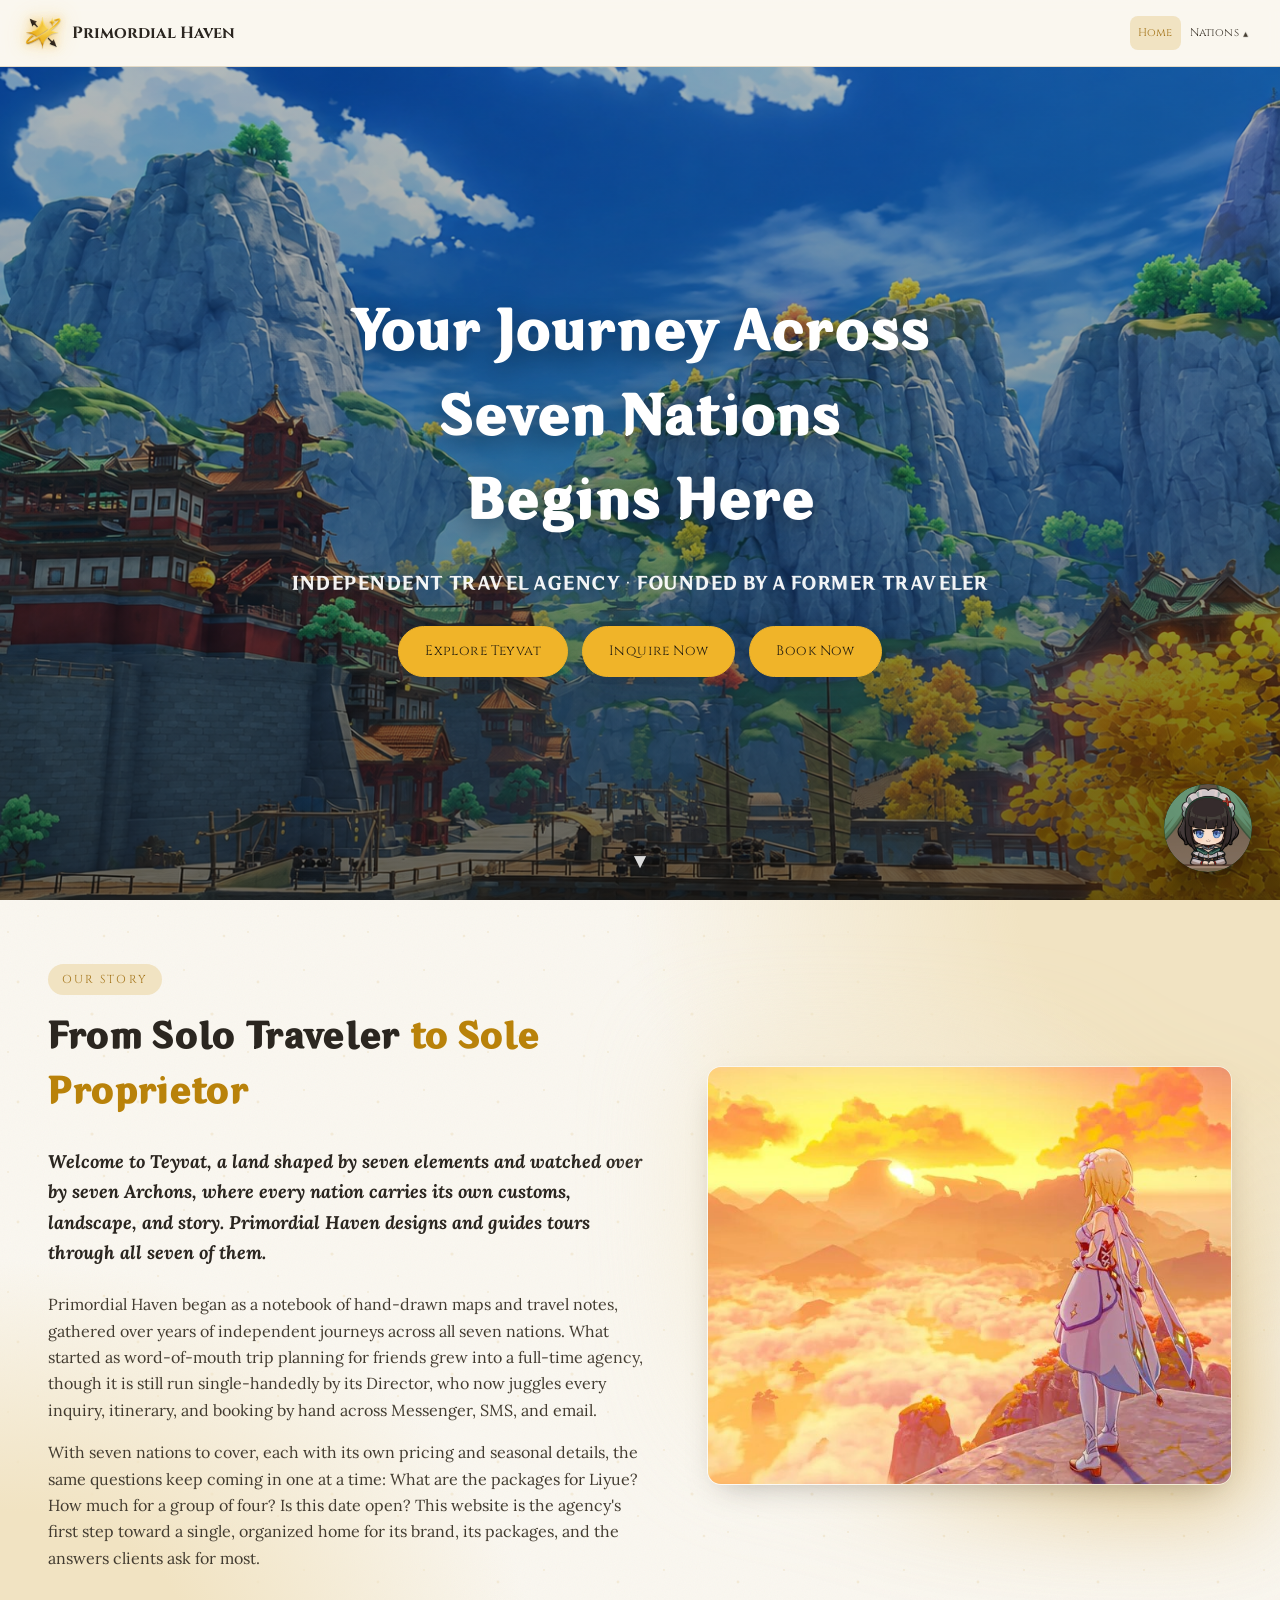
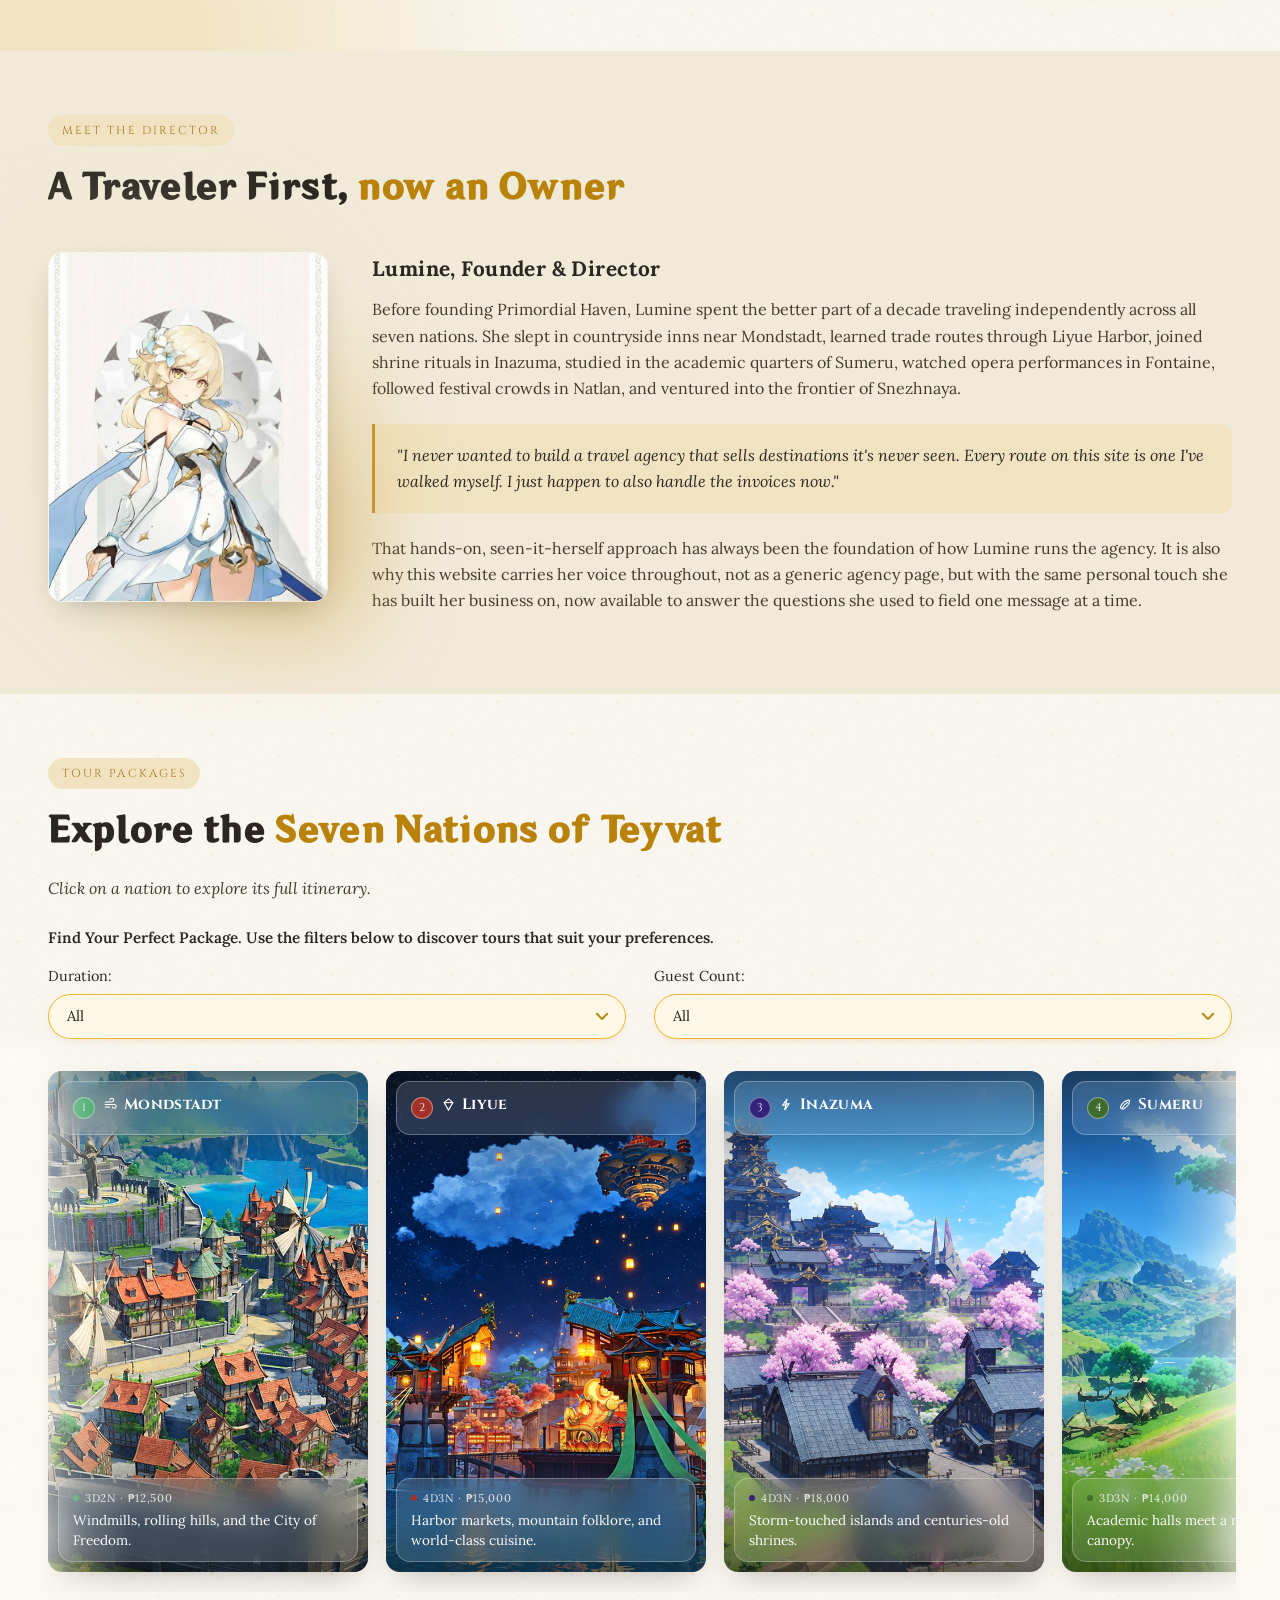
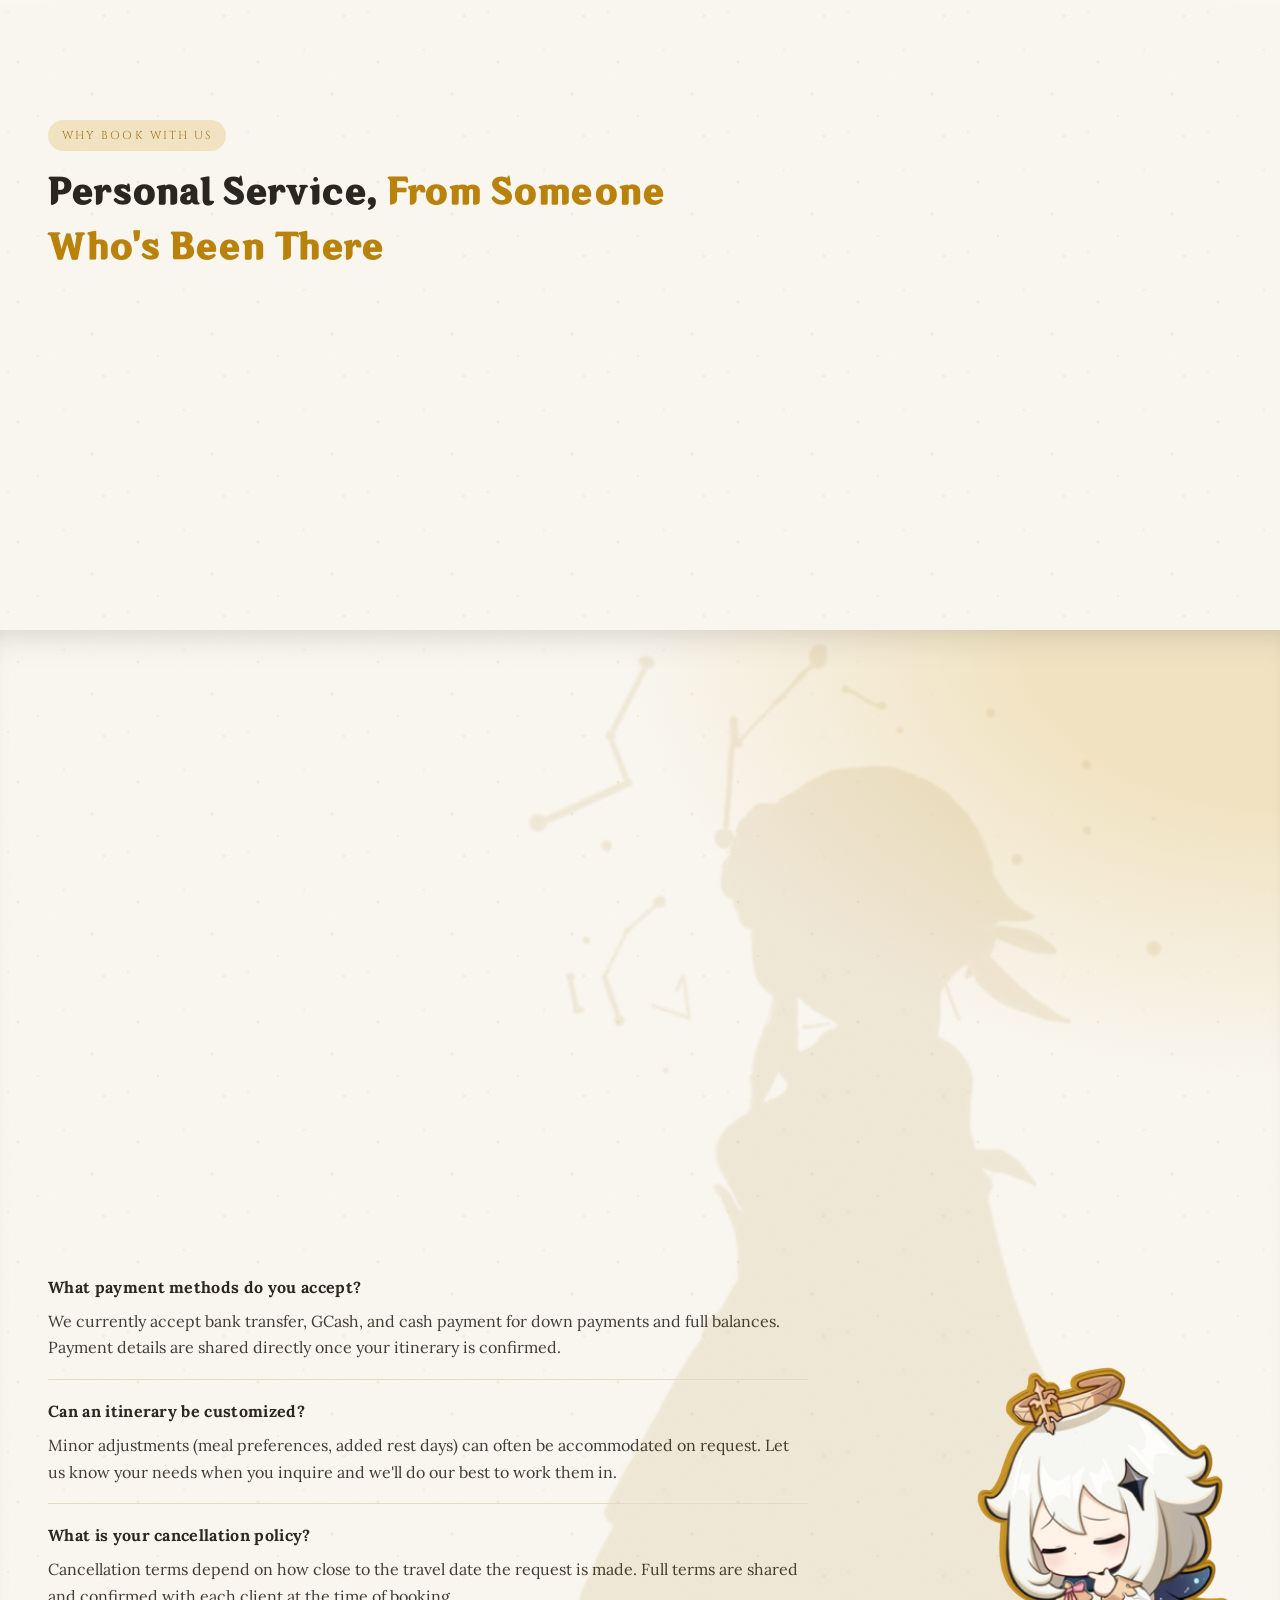
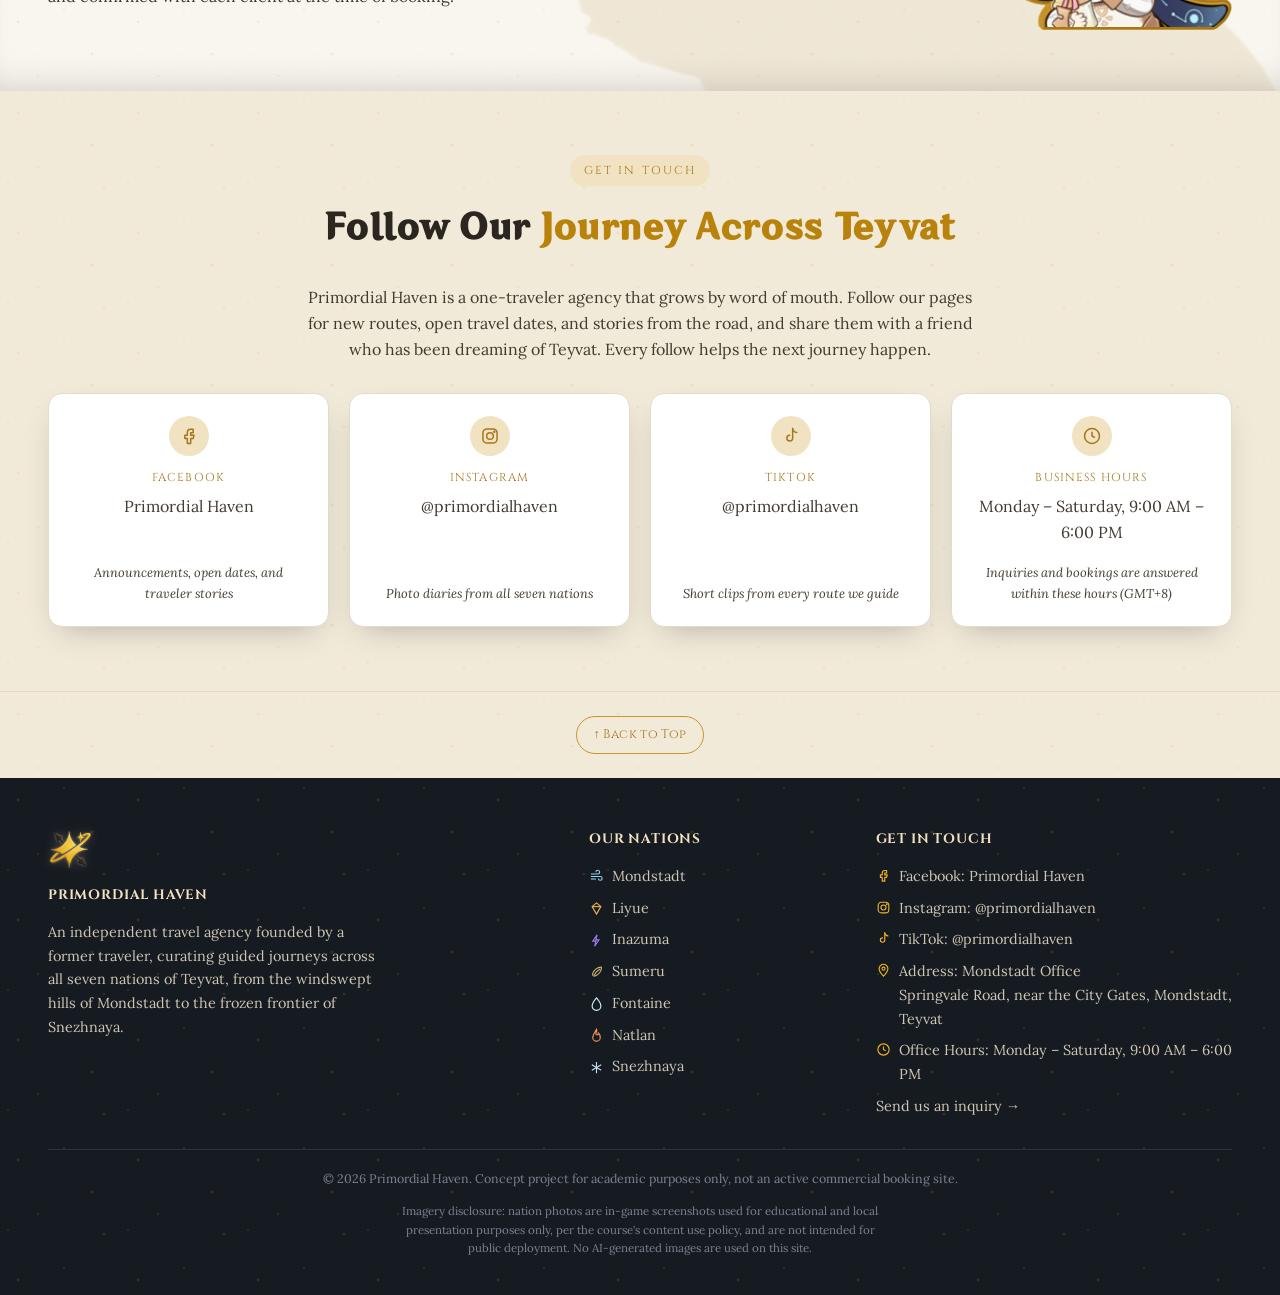
==== commit 167b7835: "Merge dev into feature/overall-ui-enhancement" ====
--- a/index.html
+++ b/index.html
@@ -53,7 +53,7 @@
       <p class="lede">Independent Travel Agency &middot; Founded by a Former Traveler</p>
       <div class="btn-row">
         <a href="#nations" class="btn">Explore Teyvat</a>
-        <a href="#contact" class="btn btn-outline" data-open-form="inquiry">Contact Us</a>
+        <a href="#contact" class="btn btn-outline" data-open-form="inquiry">Inquire Now</a>
         <a href="#book" class="btn btn-book" data-open-form="booking">Book Now</a>
       </div>
     </div>
--- a/assets/css/style.css
+++ b/assets/css/style.css
@@ -1,5 +1,3 @@
-/* Primordial Haven — shared stylesheet for all 8 pages, numbered sections 1-10 below. */
-
 /* ---------- 1. Colors and basic page setup ---------- */
 
 /* Colors and sizes used everywhere, defined once here as variables. */
@@ -19,10 +17,9 @@
   --charcoal-soft: #c9ccd3;
   --shadow: 0 12px 30px -14px rgba(43, 38, 32, 0.35);
   --radius: 14px;           /* standard rounded-corner size */
-  --maxw: 1120px;           /* max width of page content */
+  --maxw: 1320px;           /* max width of page content (wider, so the left and right margins stay small) */
   /* A few sparse, minimal dots (not an icon or logo) used to keep flat
-     background areas from reading as totally empty. Gold on the
-     homepage; each nation below recolors it with its own accent. */
+     background areas from reading as totally empty. */
   --pattern: url("data:image/svg+xml,%3Csvg xmlns='http://www.w3.org/2000/svg' width='120' height='120'%3E%3Cg fill='%23c9962c' opacity='0.13'%3E%3Ccircle cx='18' cy='22' r='1.4'/%3E%3Ccircle cx='64' cy='10' r='1'/%3E%3Ccircle cx='92' cy='54' r='1.6'/%3E%3Ccircle cx='38' cy='76' r='1.1'/%3E%3Ccircle cx='104' cy='96' r='1.3'/%3E%3Ccircle cx='8' cy='92' r='1'/%3E%3C/g%3E%3C/svg%3E");
 }
 
@@ -1228,7 +1225,8 @@
 /* Day-by-day itinerary, styled like a timeline with a "Day N" tag each line. */
 .itinerary {
   list-style: none;
-  padding: 0;
+  /* Room on the left for the "Day N" tags, which sit left of the line. */
+  padding: 0 0 0 64px;
   margin: 0;
   counter-reset: day;
 }
@@ -2718,4 +2716,139 @@
     width: 90%;
     opacity: 0.08;
   }
-}+}
+/* Phones: tighter itinerary spacing so the timeline text keeps its width. */
+@media (max-width: 560px) {
+  .itinerary {
+    padding-left: 56px;
+  }
+  .itinerary li {
+    margin-left: 6px;
+    padding-left: 26px;
+  }
+}
+
+/* ---------- 24. Package Overview as a postcard (nation pages) ---------- */
+
+/* Left: a featured-stop photo. Middle: the package details, written like a
+   postcard's message. Right, behind a dashed postcard divider: the nation's
+   stamp at the top and Book Now at the bottom. */
+.price-panel.postcard {
+  display: grid;
+  grid-template-columns: minmax(0, 0.85fr) minmax(0, 1.45fr);
+  padding: 0;
+  overflow: hidden;
+}
+
+.postcard-photo {
+  position: relative;
+  margin: 0;
+  min-height: 300px;
+}
+
+.postcard-photo img {
+  position: absolute;
+  inset: 0;
+  width: 100%;
+  height: 100%;
+  object-fit: cover;
+}
+
+/* "Greetings from …" label, in the same frosted glass as the Featured Stops. */
+.postcard-photo figcaption {
+  position: absolute;
+  left: 16px;
+  bottom: 16px;
+  padding: 7px 14px;
+  border-radius: 999px;
+  font-family: "Cinzel", serif;
+  font-size: 0.78rem;
+  letter-spacing: 0.03em;
+  color: #fff;
+  background: rgba(255, 255, 255, 0.16);
+  border: 1px solid rgba(255, 255, 255, 0.35);
+  -webkit-backdrop-filter: blur(10px);
+  backdrop-filter: blur(10px);
+}
+
+.postcard-body {
+  display: grid;
+  grid-template-columns: minmax(0, 1fr) auto;
+  gap: 0 28px;
+  padding: 30px 32px;
+}
+
+/* The short note reads like a handwritten line on a postcard. */
+.postcard .price-info > div > p {
+  font-style: italic;
+}
+
+.postcard-side {
+  display: flex;
+  flex-direction: column;
+  align-items: flex-end;
+  justify-content: space-between;
+  gap: 18px;
+  padding-left: 28px;
+  border-left: 1px dashed var(--line);
+}
+
+/* The stamp sits in the corner like postage, slightly tilted. */
+.postcard .nation-stamp {
+  position: static;
+  transform: rotate(-8deg);
+  width: 132px;
+  height: 132px;
+  margin: 0;
+}
+
+.postcard-book {
+  white-space: nowrap;
+}
+
+/* Tablets: the photo becomes a wide strip above the postcard. */
+@media (max-width: 860px) {
+  .price-panel.postcard {
+    grid-template-columns: minmax(0, 1fr);
+  }
+  .postcard-photo {
+    min-height: 0;
+    aspect-ratio: 16 / 7;
+  }
+}
+
+/* Phones: the stamp and Book Now move below the details, side by side. */
+@media (max-width: 560px) {
+  .price-panel.postcard {
+    padding: 0;
+  }
+  .postcard-photo {
+    aspect-ratio: 16 / 9;
+  }
+  .postcard-body {
+    grid-template-columns: minmax(0, 1fr);
+    padding: 22px 20px;
+  }
+  .postcard-side {
+    flex-direction: row;
+    align-items: center;
+    padding: 18px 0 0;
+    margin-top: 18px;
+    border-left: 0;
+    border-top: 1px dashed var(--line);
+  }
+  .postcard .nation-stamp {
+    width: 92px;
+    height: 92px;
+  }
+}
+
+/* ---------- 25. Nations menu always fully on screen ---------- */
+
+/* The Nations button sits near the right edge of the header, so its menu
+   opens toward the left (right edges lined up) on every screen size,
+   instead of hanging off the right side of the screen. */
+.nav-dropdown-menu {
+  left: auto;
+  right: 0;
+}
--- a/assets/css/forms.css
+++ b/assets/css/forms.css
@@ -1,11 +1,3 @@
-/* Primordial Haven — shared form styles (Booking form now, Inquiry form next).
-   Loaded after style.css, so it reuses the site's fonts and color variables.
-   Every form opens inside the same pop-up (.form-modal, from
-   assets/js/form-modal.js) over a blurred view of the current page.
-   Building the Inquiry form: reuse .form-card, .form-head, .form-close,
-   .form-body, .field*, .pill-input, .pill-btn* and .form-actions*; only
-   form-specific layout (like .field-row-package) is unique to a form. */
-
 :root {
   --form-card-bg: #f0f0f0;        /* light gray card, from the design */
   --form-field-bg: #fff8c2;       /* pale yellow pill fields, from the design */
@@ -34,6 +26,7 @@
   animation: formModalFade 0.2s ease;
 }
 
+/* Closed pop-up is removed from view. */
 .form-modal[hidden] {
   display: none;
 }
@@ -52,10 +45,12 @@
   display: contents;
 }
 
+/* Hides the form that isn't open. */
 .form-modal-content[hidden] {
   display: none;
 }
 
+/* No focus outline on the dialog box itself (its fields show focus). */
 .form-modal-dialog:focus {
   outline: none;
 }
@@ -70,6 +65,7 @@
   to   { opacity: 1; transform: none; }
 }
 
+/* No pop-up animation for visitors who prefer less motion. */
 @media (prefers-reduced-motion: reduce) {
   .form-modal,
   .form-modal-dialog {
@@ -116,6 +112,7 @@
   transition: background-color 0.15s, color 0.15s;
 }
 
+/* X button hover and keyboard-focus states. */
 .form-close:hover {
   background: rgba(43, 38, 32, 0.08);
   color: var(--ink);
@@ -126,10 +123,12 @@
   outline-offset: 2px;
 }
 
+/* Hides the form steps that aren't showing. */
 .form-card[hidden] {
   display: none;
 }
 
+/* Form title row: logo and heading, centered. */
 .form-head {
   display: flex;
   align-items: center;
@@ -143,17 +142,20 @@
   flex-shrink: 0;
 }
 
+/* Logo next to the form title. */
 .form-logo {
   height: 38px;
   width: auto;
 }
 
+/* Form title. */
 .form-head h2 {
   margin: 0;
   font-size: 1.4rem;
   color: var(--ink);
 }
 
+/* Titles get focus when a step opens (for screen readers) but show no outline. */
 .form-card h2:focus {
   outline: none;
 }
@@ -163,6 +165,7 @@
   margin: 0 auto;
 }
 
+/* Smaller heading inside a form, e.g. "Select Your Package". */
 .form-subhead {
   margin: 18px 0 8px;
   font-size: 1.02rem;
@@ -179,15 +182,18 @@
 }
 
 .field,
+/* A group of related fields (first and last name) with no fieldset border. */
 .field-group {
   margin-bottom: var(--form-gap);
   min-width: 0;
 }
 
+/* Fields side by side share the row's spacing instead of their own. */
 .field-row .field {
   margin-bottom: 0;
 }
 
+/* Label above each field. */
 .field-label {
   display: block;
   padding: 0 0 3px 14px;
@@ -195,15 +201,18 @@
   color: var(--ink);
 }
 
+/* The Name legend lines up like an ordinary label. */
 legend.field-label {
   float: left;      /* lets the legend sit like a normal label */
   width: 100%;
 }
 
+/* Starts the name fields below the floated legend. */
 .field-group .field-row {
   clear: both;
 }
 
+/* Red asterisk on required fields. */
 .req {
   color: #d93025;
   margin-left: 1px;
@@ -216,16 +225,19 @@
   color: #8a8170;
 }
 
+/* Grid row for fields placed side by side. */
 .field-row {
   display: grid;
   gap: 0 var(--form-gap);
 }
 
+/* Two equal columns (first/last name, check-in/check-out). */
 .field-row-2 {
   grid-template-columns: repeat(2, minmax(0, 1fr));
   column-gap: 16px;
 }
 
+/* Space below the date row. */
 .field-row-dates {
   margin-bottom: var(--form-gap);
 }
@@ -246,11 +258,13 @@
   transition: border-color 0.15s, box-shadow 0.15s;
 }
 
+/* Placeholder text in a soft brown. */
 .pill-input::placeholder {
   color: #9a8f6e;
   opacity: 1;
 }
 
+/* Gold glow on the field being typed in. */
 .pill-input:focus {
   outline: none;
   border-color: var(--brand-dark);
@@ -275,11 +289,13 @@
   box-shadow: 0 0 0 3px rgba(240, 180, 41, 0.35);
 }
 
+/* Red outline on a field with an error. */
 .pill-input[aria-invalid="true"] {
   border-color: var(--form-error);
   box-shadow: var(--form-field-shadow), 0 0 0 2px rgba(179, 38, 30, 0.2);
 }
 
+/* Dropdowns: same pill shape, with a custom chevron. */
 .pill-select {
   -webkit-appearance: none;
   appearance: none;
@@ -292,6 +308,7 @@
   background-size: 18px;
 }
 
+/* Number fields leave room for the browser's arrows. */
 .pill-input[type="number"] {
   padding-right: 10px;
 }
@@ -301,10 +318,12 @@
   position: relative;
 }
 
+/* Room on the right for the calendar button. */
 .date-wrap .pill-input {
   padding-right: 40px;
 }
 
+/* Round calendar button inside the date field. */
 .date-btn {
   position: absolute;
   top: 50%;
@@ -320,11 +339,13 @@
   cursor: pointer;
 }
 
+/* Calendar button hover. */
 .date-btn:hover {
   background: rgba(43, 38, 32, 0.08);
   color: var(--ink);
 }
 
+/* Calendar icon fills its button. */
 .date-btn svg {
   width: 100%;
   height: 100%;
@@ -379,6 +400,7 @@
   border: 0;
 }
 
+/* Red message under a field. */
 .field-error {
   margin: 4px 0 0;
   padding-left: 14px;
@@ -387,10 +409,12 @@
   color: var(--form-error);
 }
 
+/* Messages stay hidden until there's an error. */
 .field-error[hidden] {
   display: none;
 }
 
+/* Centered message for a failed send, above the buttons. */
 .form-error {
   margin-top: 12px;
   padding-left: 0;
@@ -416,15 +440,18 @@
   transition: background-color 0.15s, transform 0.15s;
 }
 
+/* Buttons lift slightly on hover. */
 .pill-btn:hover {
   transform: translateY(-1px);
 }
 
+/* Clear outline for keyboard users. */
 .pill-btn:focus-visible {
   outline: 3px solid var(--ink);
   outline-offset: 3px;
 }
 
+/* While sending, the button fades and shows a waiting cursor. */
 .pill-btn:disabled {
   opacity: 0.65;
   cursor: wait;
@@ -436,10 +463,12 @@
   background: var(--brand);
 }
 
+/* Darker gold on hover. */
 .pill-btn-gold:hover {
   background: var(--brand-dark);
 }
 
+/* Cream button (Back). */
 .pill-btn-cream {
   background: var(--paper-alt);
 }
@@ -448,6 +477,7 @@
   background: #e7dcc3;
 }
 
+/* Pale yellow button (Okay on the notice). */
 .pill-btn-light {
   background: var(--form-field-bg);
 }
@@ -456,15 +486,18 @@
   background: #fbefa0;
 }
 
+/* Button row at the bottom of a form. */
 .form-actions {
   margin-top: 22px;
 }
 
+/* A single button, centered. */
 .form-actions-center {
   display: flex;
   justify-content: center;
 }
 
+/* Centered buttons get a comfortable minimum width. */
 .form-actions-center .pill-btn {
   min-width: 220px;
 }
@@ -556,6 +589,7 @@
   column-gap: 12px;
 }
 
+/* Inquiry form: less space above Submit. */
 .form-compact .form-actions {
   margin-top: 18px;
 }
@@ -565,12 +599,15 @@
 .field-row-package {
   grid-template-columns: max-content minmax(0, 1fr);
   column-gap: 16px;
-}
-
+  margin-bottom: var(--form-gap);
+}
+
+/* "Number of Guests" stays on one line. */
 .field-guests .field-label {
   white-space: nowrap;
 }
 
+/* Narrow guests field. */
 .field-guests .pill-input {
   width: 130px;
 }
@@ -583,6 +620,7 @@
   color: var(--ink-soft);
 }
 
+/* Summary card on a warm off-white, like a paper receipt. */
 .receipt {
   background: #fffdf6;
   border: 1px solid var(--line);
@@ -591,6 +629,7 @@
   box-shadow: 0 6px 18px -12px rgba(43, 38, 32, 0.45);
 }
 
+/* Small gold heading for each part (Traveler, Trip, Price). */
 .receipt-title {
   margin: 0 0 4px;
   font-family: "Cinzel", serif;
@@ -600,17 +639,20 @@
   color: var(--brand-dark);
 }
 
+/* Each part ends with a dashed tear line. */
 .receipt-rows {
   margin: 0 0 12px;
   padding-bottom: 10px;
   border-bottom: 1px dashed #cdbf9c;
 }
 
+/* No tear line after the last part. */
 .receipt-rows:last-child {
   border-bottom: 0;
   padding-bottom: 0;
 }
 
+/* One line of the receipt: label left, value right. */
 .receipt-row {
   display: flex;
   justify-content: space-between;
@@ -621,11 +663,13 @@
   color: var(--ink);
 }
 
+/* Field names in bold. */
 .receipt-row dt {
   font-weight: 700;
   flex-shrink: 0;
 }
 
+/* Values right-aligned; long emails wrap instead of overflowing. */
 .receipt-row dd {
   margin: 0;
   text-align: right;
@@ -640,6 +684,7 @@
   font-size: 1rem;
 }
 
+/* Total in bold dark gold. */
 .receipt-total dd {
   font-weight: 700;
   color: var(--brand-dark);
@@ -651,12 +696,14 @@
   padding: 32px 36px 28px;
 }
 
+/* "Submitted!" heading. */
 .form-notice h2 {
   margin: 0 0 16px;
   text-align: center;
   font-size: 1.35rem;
 }
 
+/* Notice text. */
 .form-notice p {
   font-size: 0.88rem;
   color: var(--ink);
@@ -668,10 +715,12 @@
   white-space: nowrap;
 }
 
+/* Space above the Okay button. */
 .form-notice .form-actions {
   margin-top: 20px;
 }
 
+/* Okay button: small and centered. */
 .form-notice .form-actions-center .pill-btn {
   min-width: 156px;
   height: 34px;
@@ -854,6 +903,7 @@
   }
 }
 
+/* Very narrow phones: smaller title and padding. */
 @media (max-width: 360px) {
   .form-head h2 {
     font-size: 1.1rem;
@@ -885,6 +935,7 @@
   animation: formModalFadeOut 0.18s ease forwards;
 }
 
+/* The card sinks slightly as it fades. */
 .form-modal.is-closing .form-modal-dialog {
   animation: formModalSink 0.18s ease forwards;
 }
@@ -897,6 +948,7 @@
   to { opacity: 0; transform: translateY(10px) scale(0.985); }
 }
 
+/* No step or closing animation for visitors who prefer less motion. */
 @media (prefers-reduced-motion: reduce) {
   .form-modal .form-card:not([hidden]),
   .form-confirm,
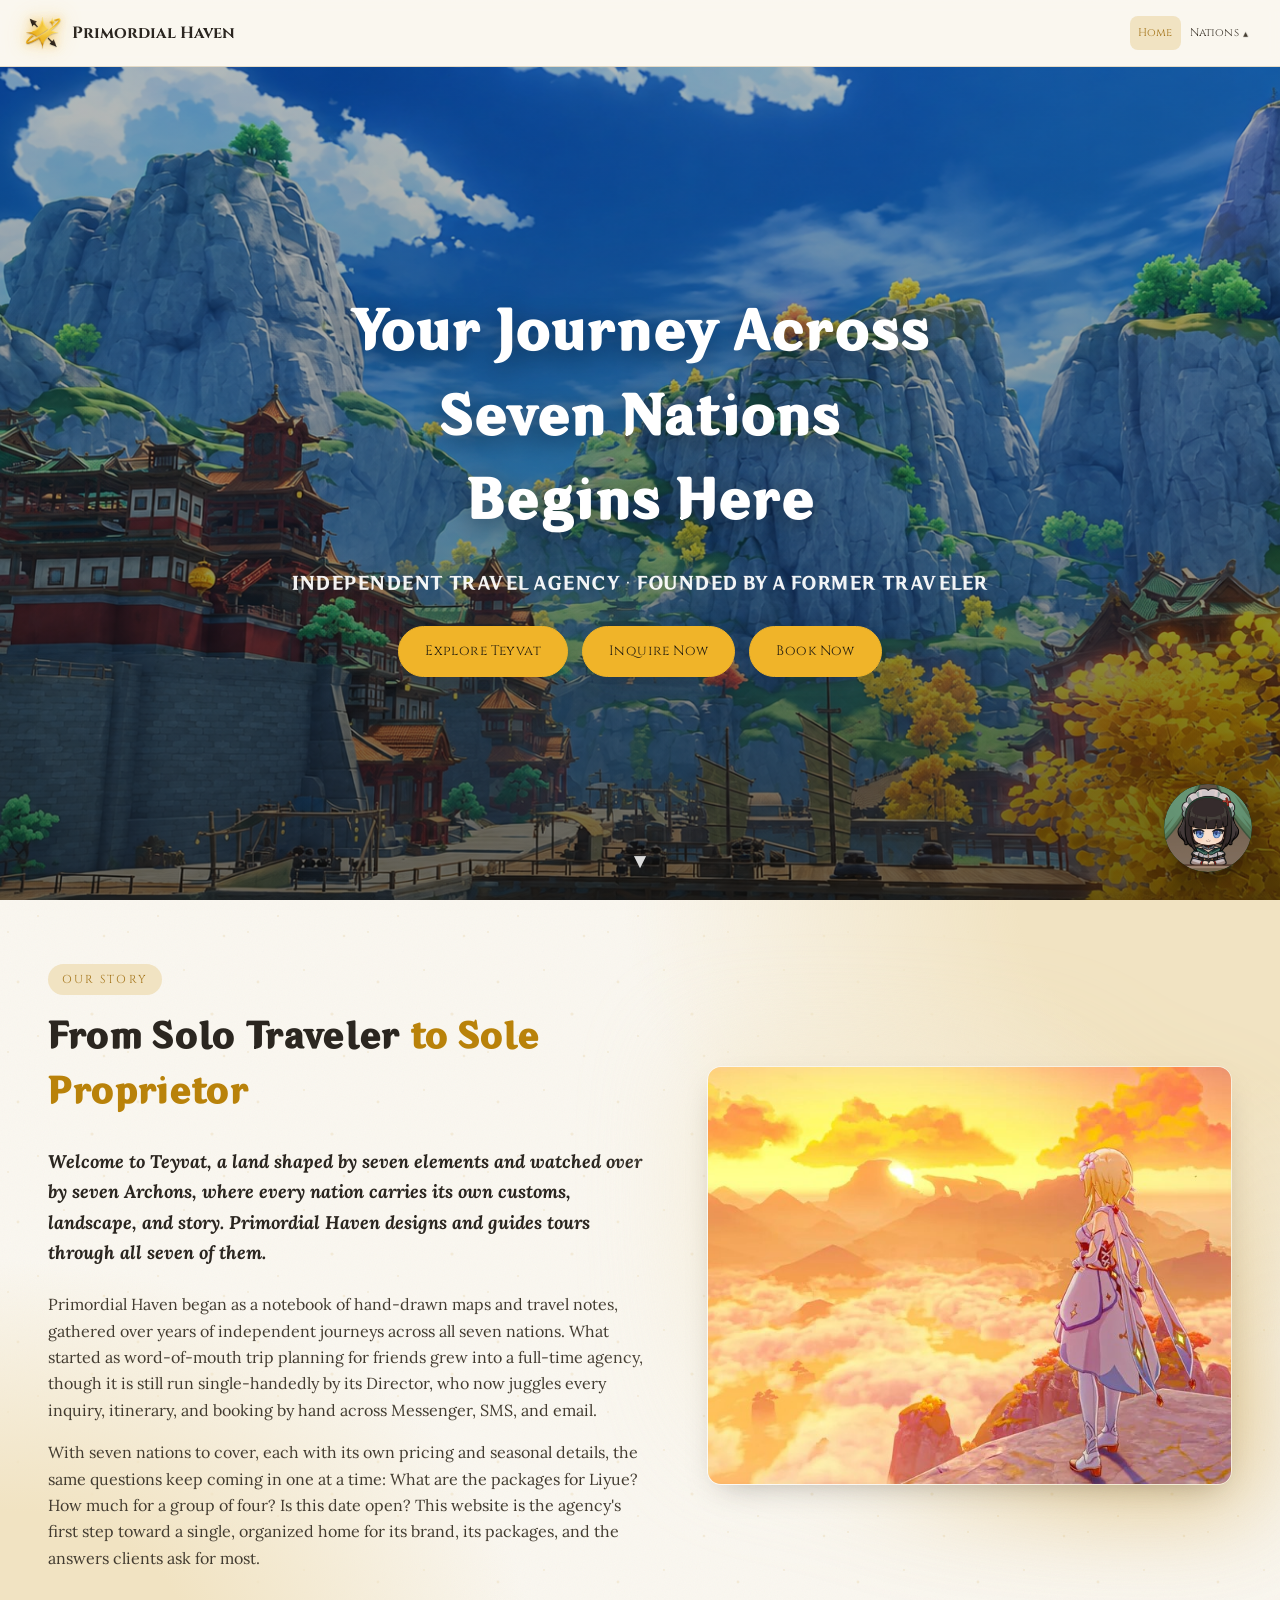
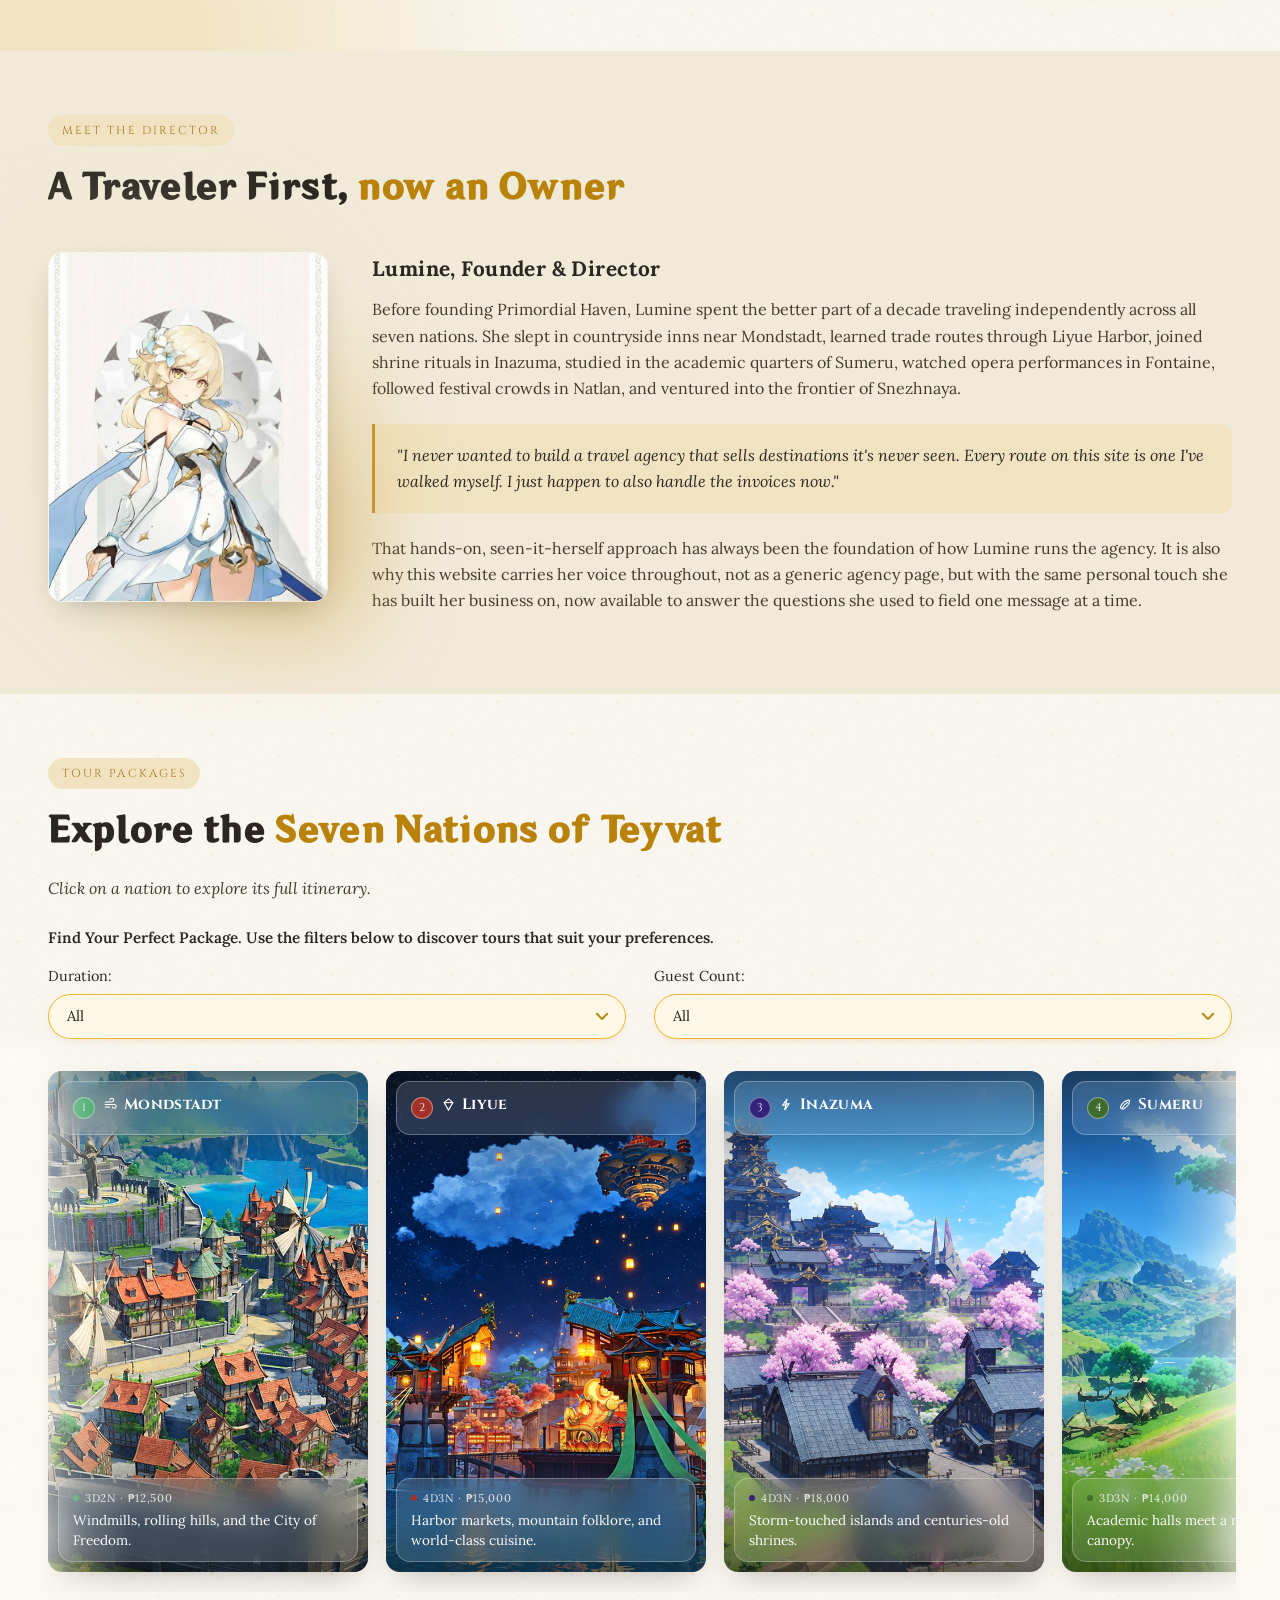
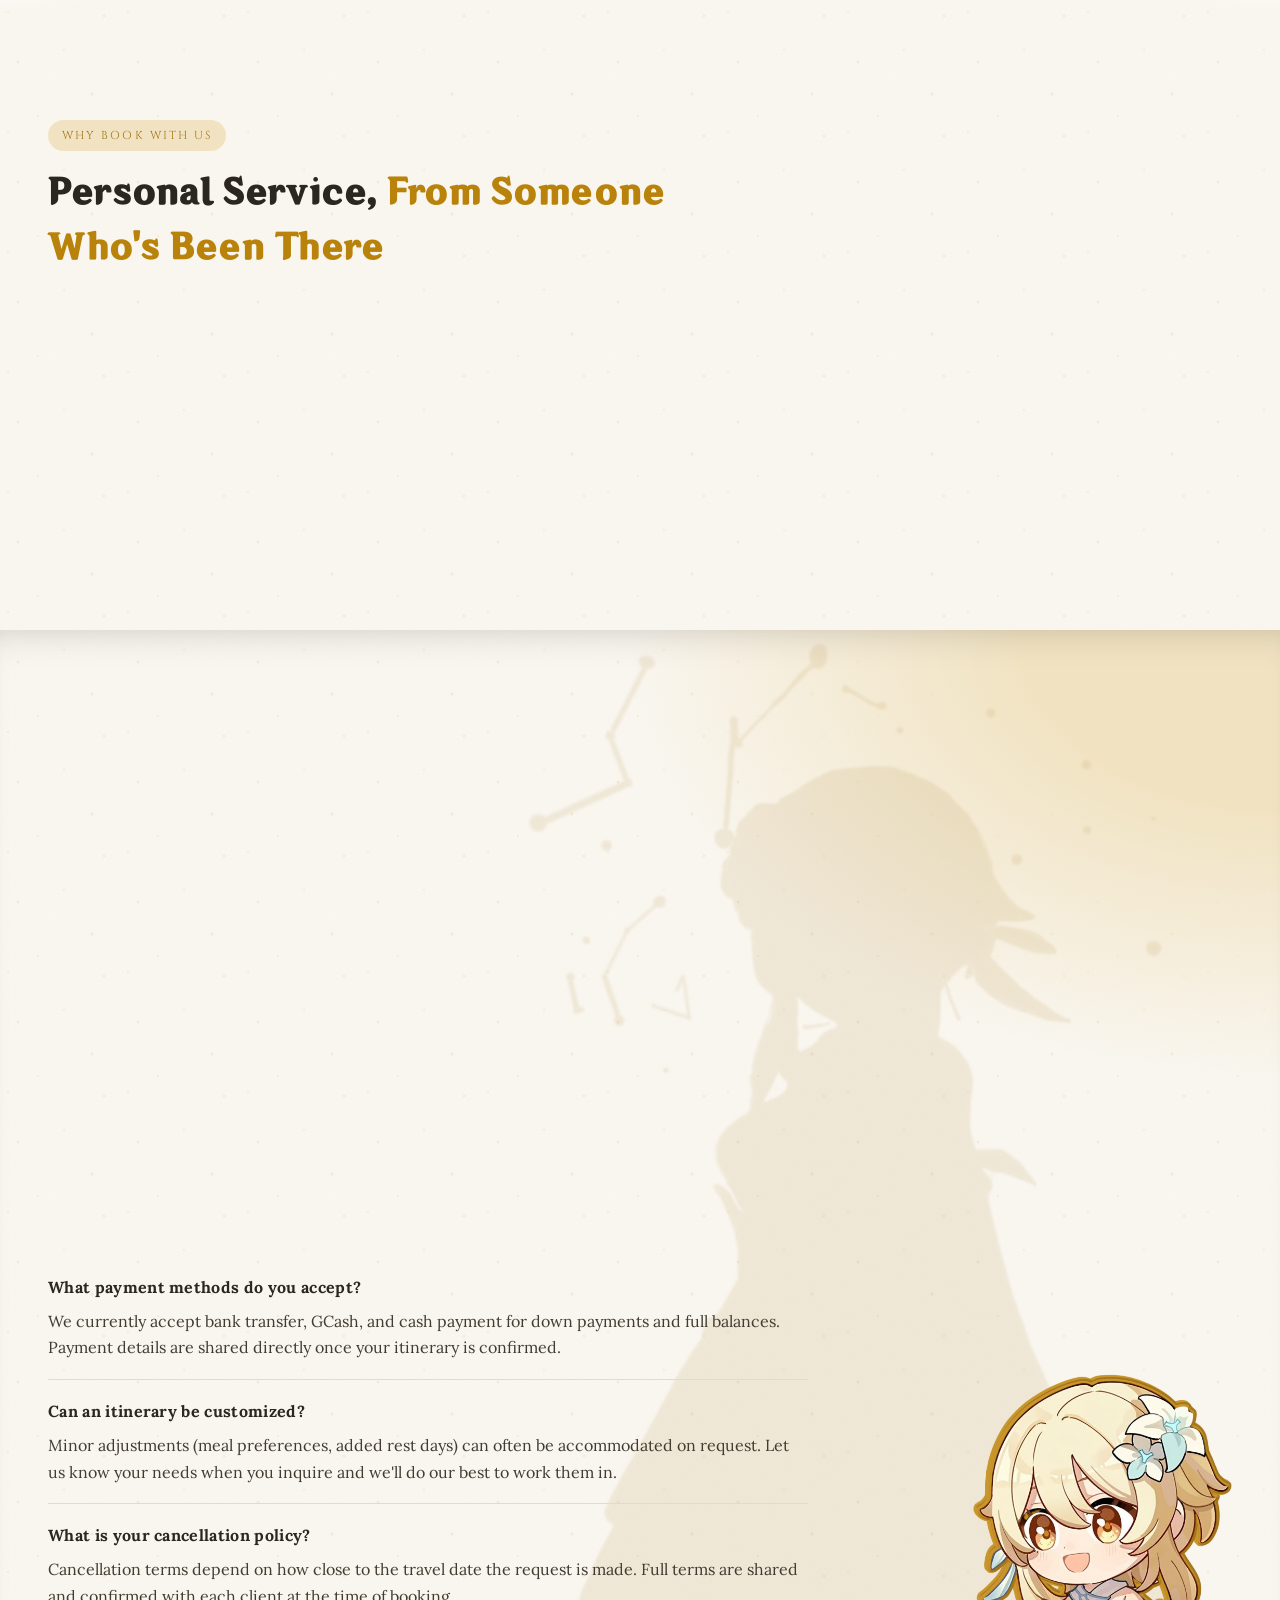
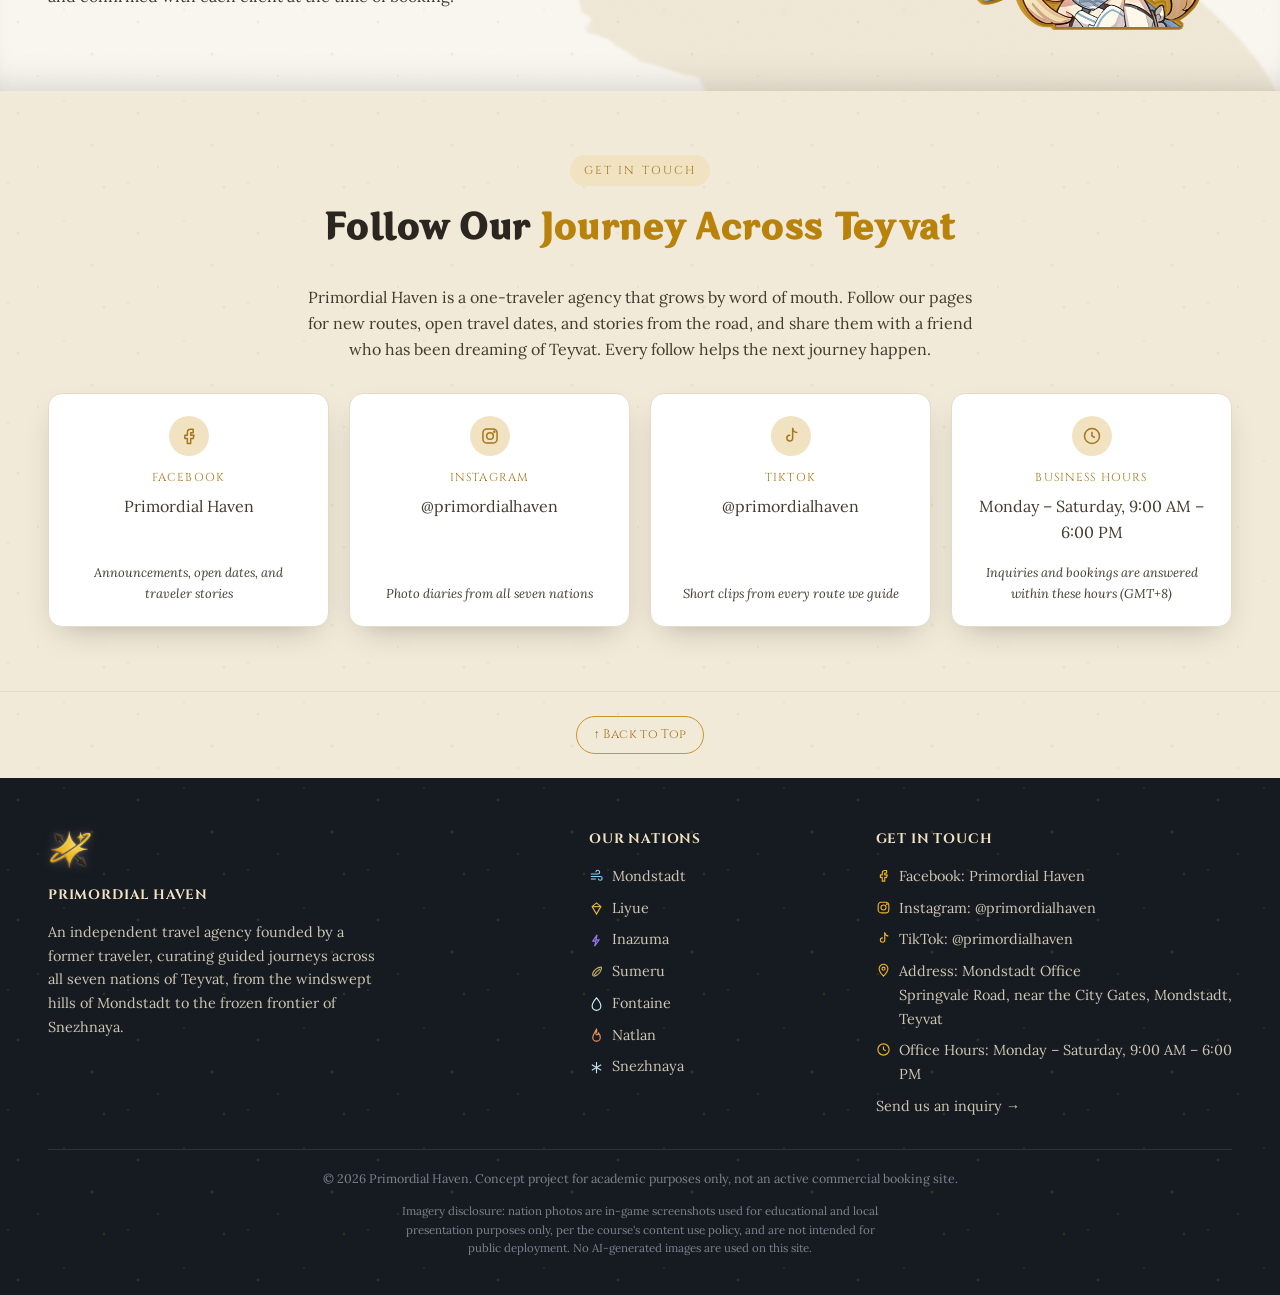
==== commit b54dd9f6: "Update chibi images and booking form" ====
--- a/index.html
+++ b/index.html
@@ -312,8 +312,8 @@
           terms are shared and confirmed with each client at the time of booking.</p>
         </div>
       </div>
-      <img class="faq-chibi" src="assets/img/chibis/paimon-home.png"
-           alt="Paimon, thinking" loading="lazy">
+      <img class="faq-chibi" src="assets/img/chibis/lumine-home.png"
+           alt="Lumine, thinking" loading="lazy">
     </div>
   </section>
 
--- a/assets/css/forms.css
+++ b/assets/css/forms.css
@@ -1,3 +1,11 @@
+/* Primordial Haven — shared form styles (Booking form now, Inquiry form next).
+   Loaded after style.css, so it reuses the site's fonts and color variables.
+   Every form opens inside the same pop-up (.form-modal, from
+   assets/js/form-modal.js) over a blurred view of the current page.
+   Building the Inquiry form: reuse .form-card, .form-head, .form-close,
+   .form-body, .field*, .pill-input, .pill-btn* and .form-actions*; only
+   form-specific layout (like .field-row-package) is unique to a form. */
+
 :root {
   --form-card-bg: #f0f0f0;        /* light gray card, from the design */
   --form-field-bg: #fff8c2;       /* pale yellow pill fields, from the design */
@@ -26,7 +34,6 @@
   animation: formModalFade 0.2s ease;
 }
 
-/* Closed pop-up is removed from view. */
 .form-modal[hidden] {
   display: none;
 }
@@ -45,12 +52,10 @@
   display: contents;
 }
 
-/* Hides the form that isn't open. */
 .form-modal-content[hidden] {
   display: none;
 }
 
-/* No focus outline on the dialog box itself (its fields show focus). */
 .form-modal-dialog:focus {
   outline: none;
 }
@@ -65,7 +70,6 @@
   to   { opacity: 1; transform: none; }
 }
 
-/* No pop-up animation for visitors who prefer less motion. */
 @media (prefers-reduced-motion: reduce) {
   .form-modal,
   .form-modal-dialog {
@@ -112,7 +116,6 @@
   transition: background-color 0.15s, color 0.15s;
 }
 
-/* X button hover and keyboard-focus states. */
 .form-close:hover {
   background: rgba(43, 38, 32, 0.08);
   color: var(--ink);
@@ -123,12 +126,10 @@
   outline-offset: 2px;
 }
 
-/* Hides the form steps that aren't showing. */
 .form-card[hidden] {
   display: none;
 }
 
-/* Form title row: logo and heading, centered. */
 .form-head {
   display: flex;
   align-items: center;
@@ -142,20 +143,17 @@
   flex-shrink: 0;
 }
 
-/* Logo next to the form title. */
 .form-logo {
   height: 38px;
   width: auto;
 }
 
-/* Form title. */
 .form-head h2 {
   margin: 0;
   font-size: 1.4rem;
   color: var(--ink);
 }
 
-/* Titles get focus when a step opens (for screen readers) but show no outline. */
 .form-card h2:focus {
   outline: none;
 }
@@ -165,7 +163,6 @@
   margin: 0 auto;
 }
 
-/* Smaller heading inside a form, e.g. "Select Your Package". */
 .form-subhead {
   margin: 18px 0 8px;
   font-size: 1.02rem;
@@ -182,18 +179,15 @@
 }
 
 .field,
-/* A group of related fields (first and last name) with no fieldset border. */
 .field-group {
   margin-bottom: var(--form-gap);
   min-width: 0;
 }
 
-/* Fields side by side share the row's spacing instead of their own. */
 .field-row .field {
   margin-bottom: 0;
 }
 
-/* Label above each field. */
 .field-label {
   display: block;
   padding: 0 0 3px 14px;
@@ -201,18 +195,15 @@
   color: var(--ink);
 }
 
-/* The Name legend lines up like an ordinary label. */
 legend.field-label {
   float: left;      /* lets the legend sit like a normal label */
   width: 100%;
 }
 
-/* Starts the name fields below the floated legend. */
 .field-group .field-row {
   clear: both;
 }
 
-/* Red asterisk on required fields. */
 .req {
   color: #d93025;
   margin-left: 1px;
@@ -225,19 +216,16 @@
   color: #8a8170;
 }
 
-/* Grid row for fields placed side by side. */
 .field-row {
   display: grid;
   gap: 0 var(--form-gap);
 }
 
-/* Two equal columns (first/last name, check-in/check-out). */
 .field-row-2 {
   grid-template-columns: repeat(2, minmax(0, 1fr));
   column-gap: 16px;
 }
 
-/* Space below the date row. */
 .field-row-dates {
   margin-bottom: var(--form-gap);
 }
@@ -258,13 +246,11 @@
   transition: border-color 0.15s, box-shadow 0.15s;
 }
 
-/* Placeholder text in a soft brown. */
 .pill-input::placeholder {
   color: #9a8f6e;
   opacity: 1;
 }
 
-/* Gold glow on the field being typed in. */
 .pill-input:focus {
   outline: none;
   border-color: var(--brand-dark);
@@ -289,13 +275,11 @@
   box-shadow: 0 0 0 3px rgba(240, 180, 41, 0.35);
 }
 
-/* Red outline on a field with an error. */
 .pill-input[aria-invalid="true"] {
   border-color: var(--form-error);
   box-shadow: var(--form-field-shadow), 0 0 0 2px rgba(179, 38, 30, 0.2);
 }
 
-/* Dropdowns: same pill shape, with a custom chevron. */
 .pill-select {
   -webkit-appearance: none;
   appearance: none;
@@ -308,7 +292,6 @@
   background-size: 18px;
 }
 
-/* Number fields leave room for the browser's arrows. */
 .pill-input[type="number"] {
   padding-right: 10px;
 }
@@ -318,12 +301,10 @@
   position: relative;
 }
 
-/* Room on the right for the calendar button. */
 .date-wrap .pill-input {
   padding-right: 40px;
 }
 
-/* Round calendar button inside the date field. */
 .date-btn {
   position: absolute;
   top: 50%;
@@ -339,13 +320,11 @@
   cursor: pointer;
 }
 
-/* Calendar button hover. */
 .date-btn:hover {
   background: rgba(43, 38, 32, 0.08);
   color: var(--ink);
 }
 
-/* Calendar icon fills its button. */
 .date-btn svg {
   width: 100%;
   height: 100%;
@@ -363,15 +342,6 @@
 
 .date-wrap .pill-input:not(:placeholder-shown) {
   padding-right: 68px;
-}
-
-/* Read-only date: the x takes the calendar's spot. */
-.date-wrap-auto .date-clear {
-  right: 8px;
-}
-
-.date-wrap-auto .pill-input:not(:placeholder-shown) {
-  padding-right: 40px;
 }
 
 /* The browser's own date picker, kept invisible under the button. */
@@ -400,7 +370,6 @@
   border: 0;
 }
 
-/* Red message under a field. */
 .field-error {
   margin: 4px 0 0;
   padding-left: 14px;
@@ -409,12 +378,10 @@
   color: var(--form-error);
 }
 
-/* Messages stay hidden until there's an error. */
 .field-error[hidden] {
   display: none;
 }
 
-/* Centered message for a failed send, above the buttons. */
 .form-error {
   margin-top: 12px;
   padding-left: 0;
@@ -440,18 +407,15 @@
   transition: background-color 0.15s, transform 0.15s;
 }
 
-/* Buttons lift slightly on hover. */
 .pill-btn:hover {
   transform: translateY(-1px);
 }
 
-/* Clear outline for keyboard users. */
 .pill-btn:focus-visible {
   outline: 3px solid var(--ink);
   outline-offset: 3px;
 }
 
-/* While sending, the button fades and shows a waiting cursor. */
 .pill-btn:disabled {
   opacity: 0.65;
   cursor: wait;
@@ -463,12 +427,10 @@
   background: var(--brand);
 }
 
-/* Darker gold on hover. */
 .pill-btn-gold:hover {
   background: var(--brand-dark);
 }
 
-/* Cream button (Back). */
 .pill-btn-cream {
   background: var(--paper-alt);
 }
@@ -477,7 +439,6 @@
   background: #e7dcc3;
 }
 
-/* Pale yellow button (Okay on the notice). */
 .pill-btn-light {
   background: var(--form-field-bg);
 }
@@ -486,18 +447,15 @@
   background: #fbefa0;
 }
 
-/* Button row at the bottom of a form. */
 .form-actions {
   margin-top: 22px;
 }
 
-/* A single button, centered. */
 .form-actions-center {
   display: flex;
   justify-content: center;
 }
 
-/* Centered buttons get a comfortable minimum width. */
 .form-actions-center .pill-btn {
   min-width: 220px;
 }
@@ -589,7 +547,6 @@
   column-gap: 12px;
 }
 
-/* Inquiry form: less space above Submit. */
 .form-compact .form-actions {
   margin-top: 18px;
 }
@@ -599,15 +556,12 @@
 .field-row-package {
   grid-template-columns: max-content minmax(0, 1fr);
   column-gap: 16px;
-  margin-bottom: var(--form-gap);
-}
-
-/* "Number of Guests" stays on one line. */
+}
+
 .field-guests .field-label {
   white-space: nowrap;
 }
 
-/* Narrow guests field. */
 .field-guests .pill-input {
   width: 130px;
 }
@@ -620,7 +574,6 @@
   color: var(--ink-soft);
 }
 
-/* Summary card on a warm off-white, like a paper receipt. */
 .receipt {
   background: #fffdf6;
   border: 1px solid var(--line);
@@ -629,7 +582,6 @@
   box-shadow: 0 6px 18px -12px rgba(43, 38, 32, 0.45);
 }
 
-/* Small gold heading for each part (Traveler, Trip, Price). */
 .receipt-title {
   margin: 0 0 4px;
   font-family: "Cinzel", serif;
@@ -639,20 +591,17 @@
   color: var(--brand-dark);
 }
 
-/* Each part ends with a dashed tear line. */
 .receipt-rows {
   margin: 0 0 12px;
   padding-bottom: 10px;
   border-bottom: 1px dashed #cdbf9c;
 }
 
-/* No tear line after the last part. */
 .receipt-rows:last-child {
   border-bottom: 0;
   padding-bottom: 0;
 }
 
-/* One line of the receipt: label left, value right. */
 .receipt-row {
   display: flex;
   justify-content: space-between;
@@ -663,13 +612,11 @@
   color: var(--ink);
 }
 
-/* Field names in bold. */
 .receipt-row dt {
   font-weight: 700;
   flex-shrink: 0;
 }
 
-/* Values right-aligned; long emails wrap instead of overflowing. */
 .receipt-row dd {
   margin: 0;
   text-align: right;
@@ -684,7 +631,6 @@
   font-size: 1rem;
 }
 
-/* Total in bold dark gold. */
 .receipt-total dd {
   font-weight: 700;
   color: var(--brand-dark);
@@ -696,14 +642,12 @@
   padding: 32px 36px 28px;
 }
 
-/* "Submitted!" heading. */
 .form-notice h2 {
   margin: 0 0 16px;
   text-align: center;
   font-size: 1.35rem;
 }
 
-/* Notice text. */
 .form-notice p {
   font-size: 0.88rem;
   color: var(--ink);
@@ -715,12 +659,10 @@
   white-space: nowrap;
 }
 
-/* Space above the Okay button. */
 .form-notice .form-actions {
   margin-top: 20px;
 }
 
-/* Okay button: small and centered. */
 .form-notice .form-actions-center .pill-btn {
   min-width: 156px;
   height: 34px;
@@ -797,12 +739,6 @@
   .date-wrap .pill-input:not(:placeholder-shown) {
     padding-right: 58px;
   }
-  .date-wrap-auto .date-clear {
-    right: 4px;
-  }
-  .date-wrap-auto .pill-input:not(:placeholder-shown) {
-    padding-right: 30px;
-  }
   .form-subhead {
     margin-top: 14px;
   }
@@ -895,15 +831,8 @@
   .date-wrap .pill-input:not(:placeholder-shown) {
     padding-right: 49px;
   }
-  .date-wrap-auto .date-clear {
-    right: 3px;
-  }
-  .date-wrap-auto .pill-input:not(:placeholder-shown) {
-    padding-right: 26px;
-  }
-}
-
-/* Very narrow phones: smaller title and padding. */
+}
+
 @media (max-width: 360px) {
   .form-head h2 {
     font-size: 1.1rem;
@@ -935,7 +864,6 @@
   animation: formModalFadeOut 0.18s ease forwards;
 }
 
-/* The card sinks slightly as it fades. */
 .form-modal.is-closing .form-modal-dialog {
   animation: formModalSink 0.18s ease forwards;
 }
@@ -948,7 +876,6 @@
   to { opacity: 0; transform: translateY(10px) scale(0.985); }
 }
 
-/* No step or closing animation for visitors who prefer less motion. */
 @media (prefers-reduced-motion: reduce) {
   .form-modal .form-card:not([hidden]),
   .form-confirm,
